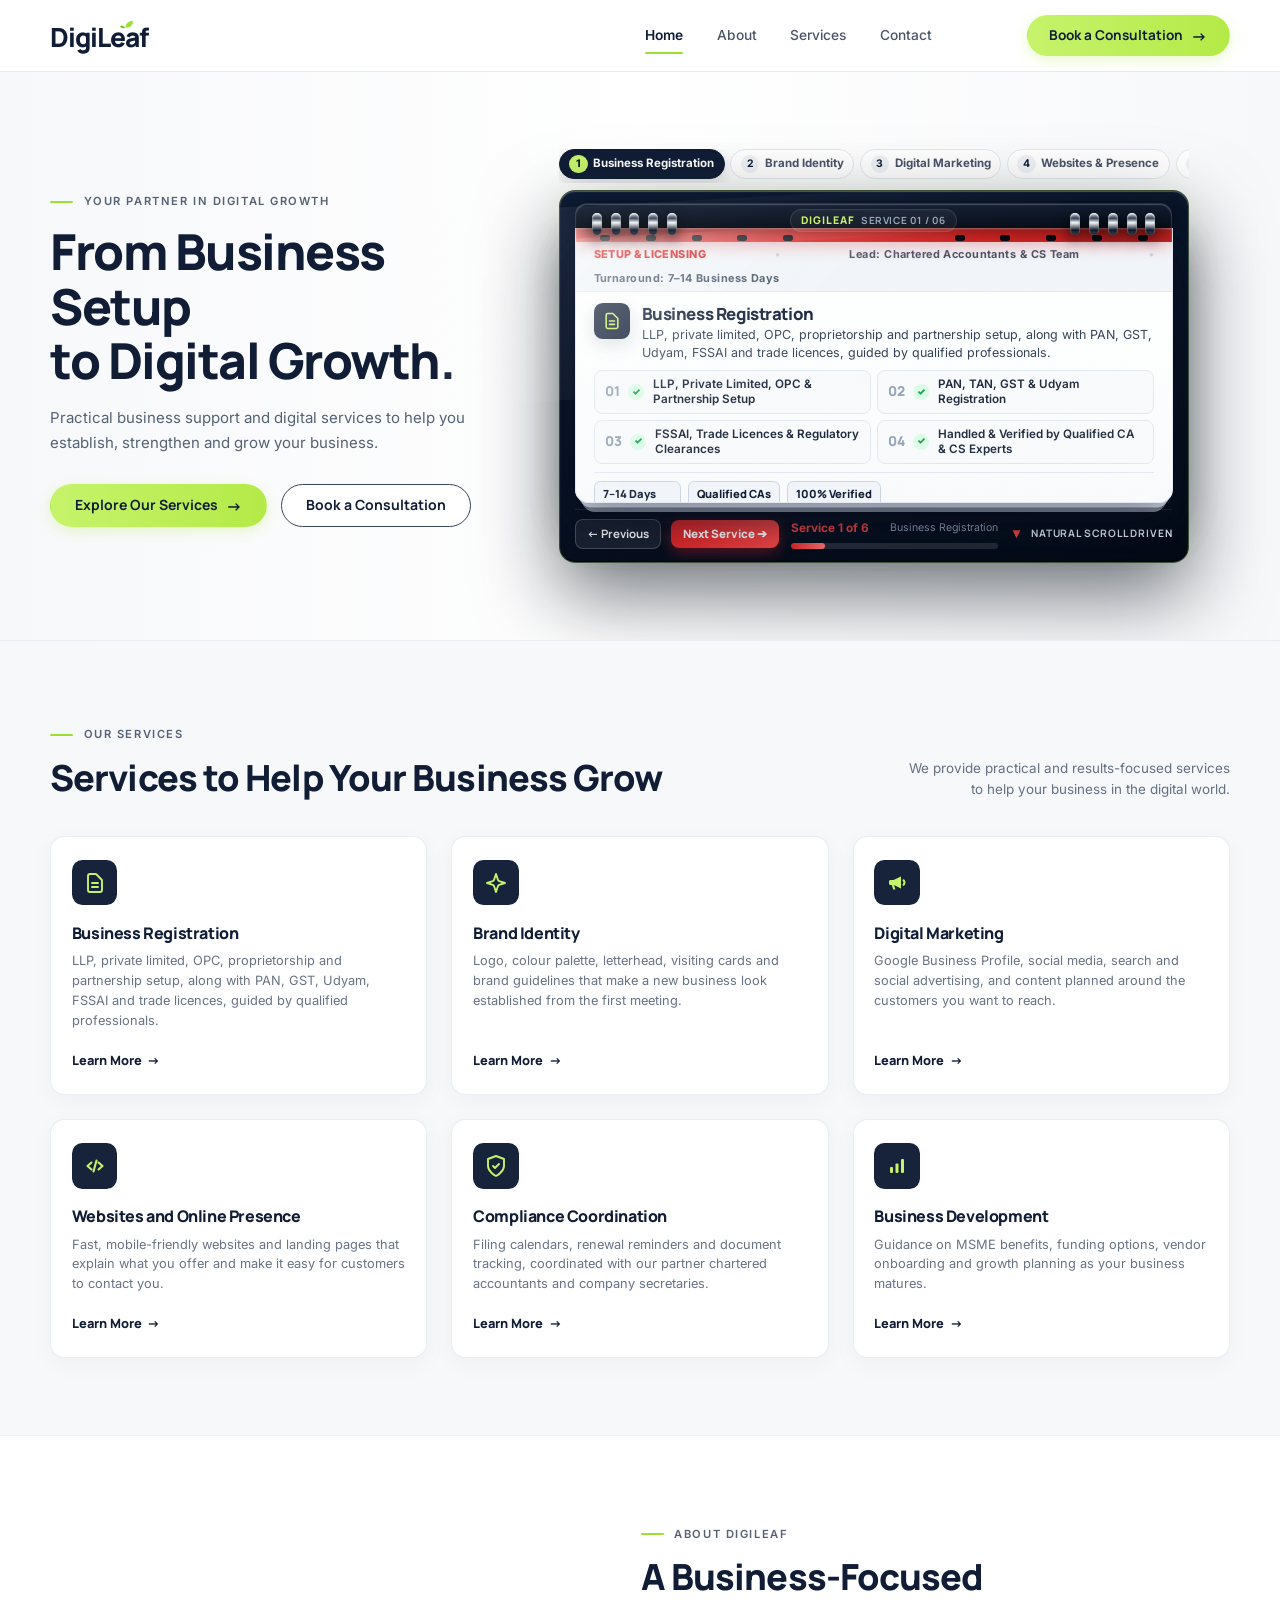
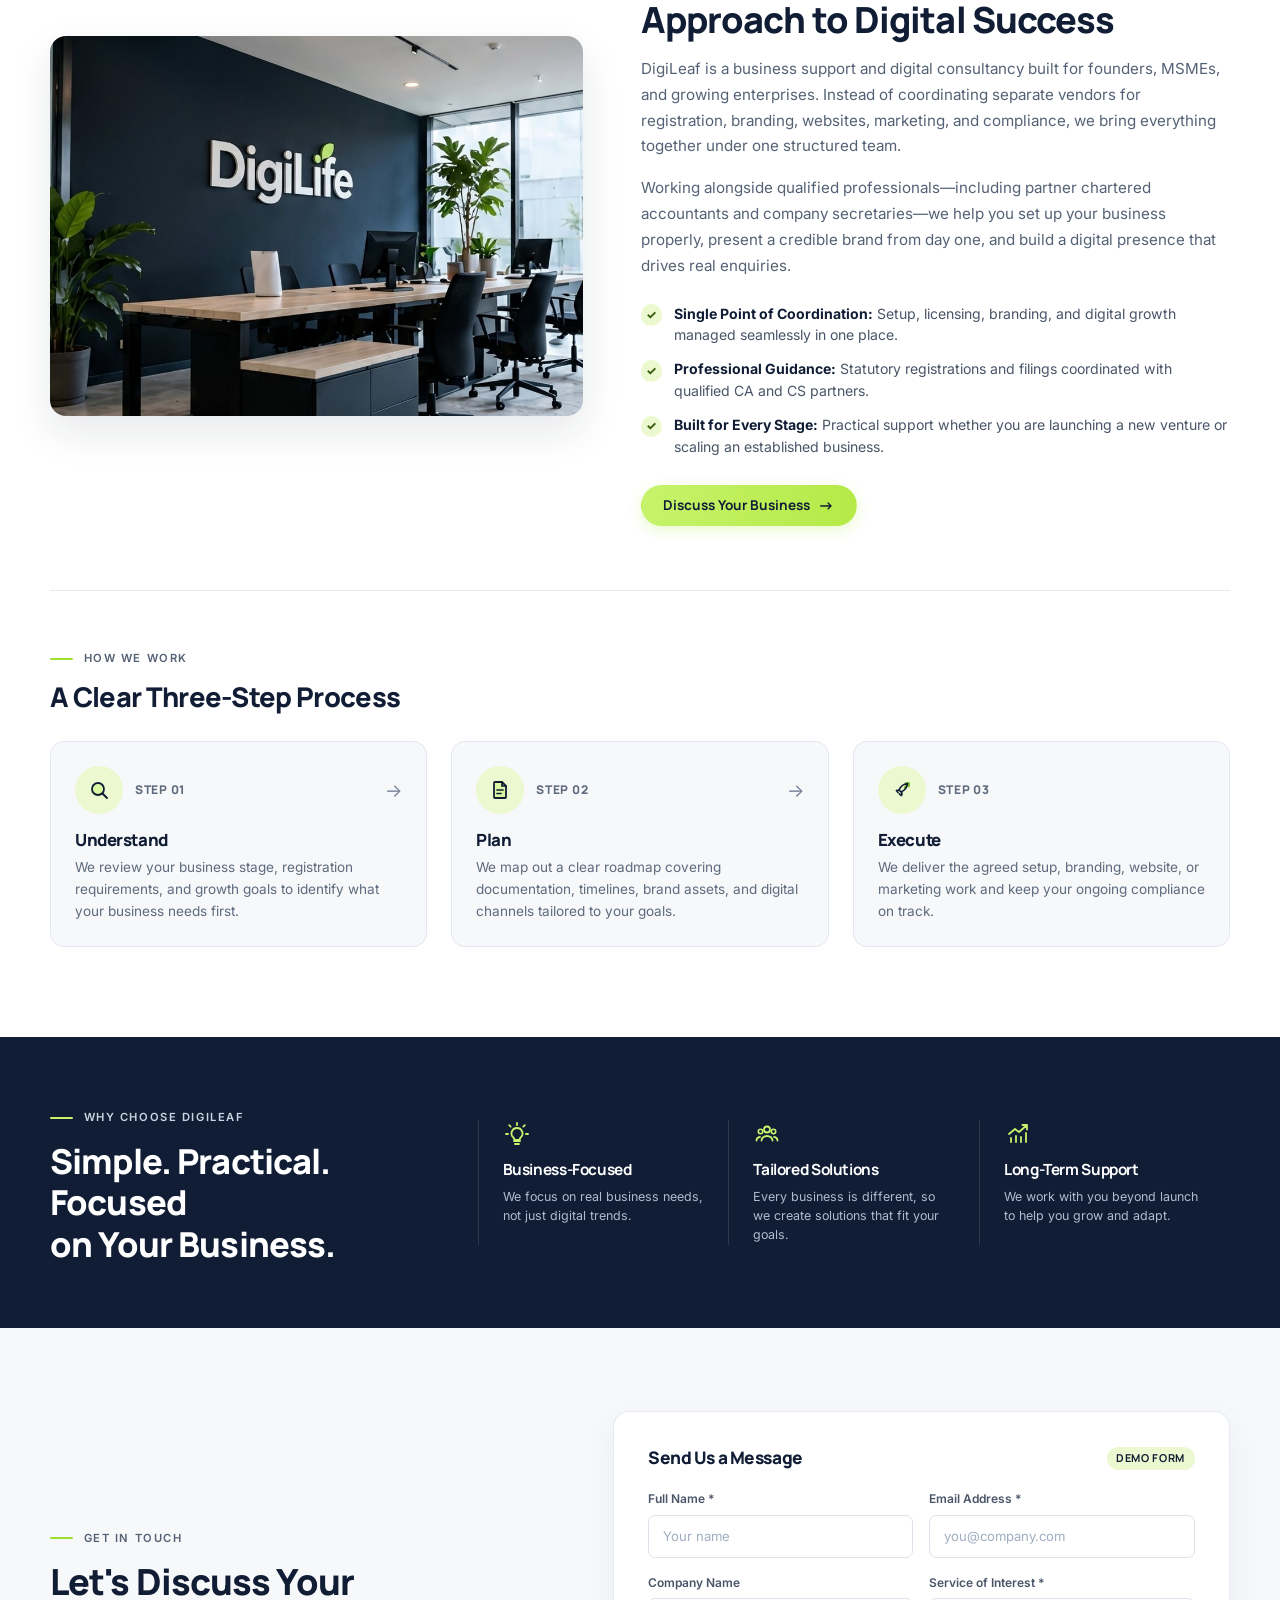
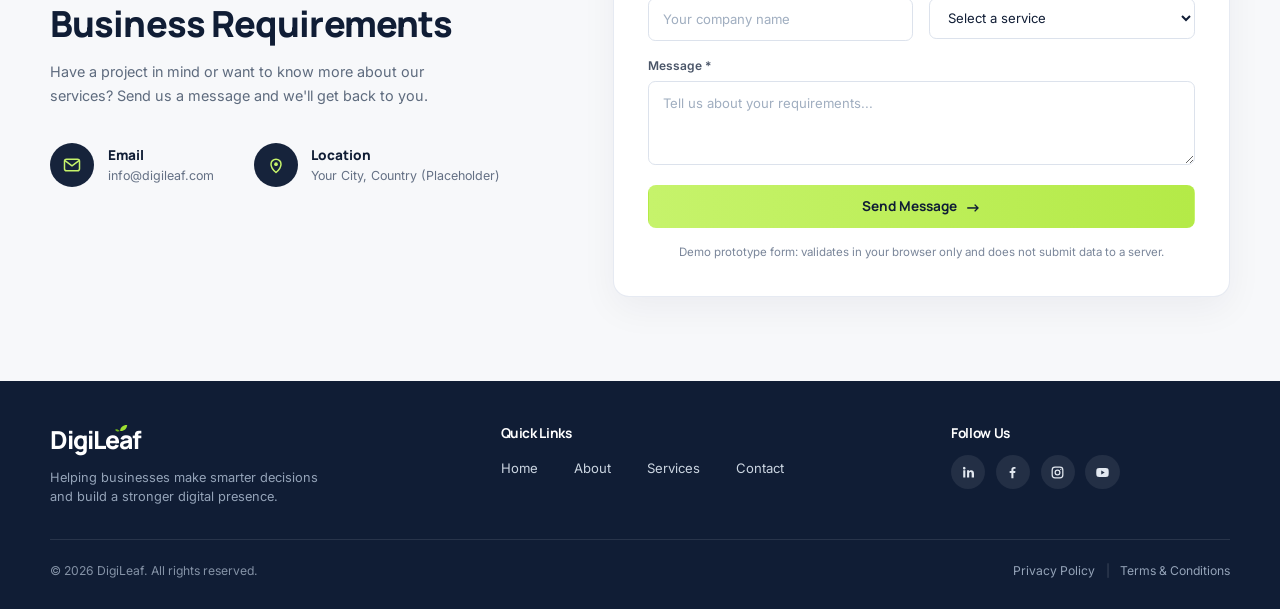
==== index.html @ 095bac86 "feat: scale hero calendar box to respected 16:9 aspect ratio matching previous image" ====
<!DOCTYPE html>
<html lang="en">
<head>
  <meta charset="UTF-8">
  <meta name="viewport" content="width=device-width, initial-scale=1.0">
  <meta name="description" content="DigiLeaf — From business insights to digital marketing and website development, DigiLeaf helps businesses make smarter decisions and build a stronger digital presence.">
  <title>DigiLeaf | Build a Stronger Business in the Digital World</title>
  <link rel="icon" type="image/svg+xml" href="[data-uri]">
  <link rel="preconnect" href="https://fonts.googleapis.com">
  <link rel="preconnect" href="https://fonts.gstatic.com" crossorigin>
  <link href="https://fonts.googleapis.com/css2?family=Inter:wght@400;500;600&family=Manrope:wght@600;700;800&display=swap" rel="stylesheet">
  <style>
/* ==========================================================================
   DIGILEAF — HOMEPAGE STYLESHEET (1:1 Design Replication)
   Brand Palette:
   - Midnight Navy (Primary):   #101D35
   - Electric Lime (Accent):    #C6F36B / #B8EC4B
   - Soft White (Background):   #F7F8FA
   - Slate (Secondary):         #283449
   Typography:
   - Headings: Manrope
   - Body:     Inter
   ========================================================================== */

:root {
  --color-navy: #101D35;
  --color-navy-card: #16233B;
  --color-slate: #283449;
  --color-text-muted: #5E6B7E;
  --color-lime: #C6F36B;
  --color-lime-bright: #B7EE46;
  --color-lime-leaf: #9EE031;
  --color-lime-pale: #ECF9D0;
  --color-bg: #F7F8FA;
  --color-surface: #FFFFFF;
  --color-border: #E2E7F0;
  --color-input-border: #DCE2EC;

  --color-error: #C5221F;
  --color-error-bg: #FCE8E6;
  --color-success: #188038;

  --font-heading: 'Manrope', -apple-system, BlinkMacSystemFont, 'Segoe UI', Roboto, sans-serif;
  --font-body: 'Inter', -apple-system, BlinkMacSystemFont, 'Segoe UI', Roboto, sans-serif;

  --container-max: 1180px;
  --header-height: 4.5rem;
}

/* --------------------------------------------------------------------------
   Base & Reset
   -------------------------------------------------------------------------- */
*,
*::before,
*::after {
  box-sizing: border-box;
}

html {
  font-family: var(--font-body);
  font-size: 100%;
  line-height: 1.55;
  color: var(--color-navy);
  background-color: var(--color-bg);
  scroll-padding-top: var(--header-height);
  -webkit-text-size-adjust: 100%;
}

@media (prefers-reduced-motion: no-preference) {
  html {
    scroll-behavior: smooth;
  }
}

body {
  margin: 0;
  background-color: var(--color-bg);
  color: var(--color-navy);
  overflow-x: hidden;
}

h1, h2, h3, h4, h5, h6 {
  font-family: var(--font-heading);
  color: var(--color-navy);
  line-height: 1.18;
  letter-spacing: -0.025em;
  margin-top: 0;
}

p {
  margin-top: 0;
  color: var(--color-text-muted);
}

img,
svg {
  display: block;
  max-width: 100%;
}

a {
  color: inherit;
  text-decoration: none;
}

button,
input,
select,
textarea {
  font: inherit;
  color: inherit;
}

/* --------------------------------------------------------------------------
   Accessibility & Focus States
   -------------------------------------------------------------------------- */
.sr-only {
  position: absolute;
  width: 1px;
  height: 1px;
  padding: 0;
  margin: -1px;
  overflow: hidden;
  clip: rect(0, 0, 0, 0);
  white-space: nowrap;
  border: 0;
}

.skip-link {
  position: fixed;
  top: 0.75rem;
  left: 0.75rem;
  z-index: 9999;
  padding: 0.65rem 1.15rem;
  background-color: var(--color-lime);
  color: var(--color-navy);
  font-family: var(--font-heading);
  font-weight: 700;
  border-radius: 0.5rem;
  translate: 0 -200%;
}

@media (prefers-reduced-motion: no-preference) {
  .skip-link {
    transition: translate 0.2s ease-out;
  }
}

.skip-link:focus {
  translate: 0 0;
  outline: 2px solid var(--color-navy);
}

:focus-visible {
  outline: 2.5px solid var(--color-lime-leaf);
  outline-offset: 2px;
}

/* --------------------------------------------------------------------------
   Container & Section Eyebrows
   -------------------------------------------------------------------------- */
.container {
  width: min(100% - 3rem, var(--container-max));
  margin-inline: auto;
}

@media (max-width: 540px) {
  .container {
    width: min(100% - 1.75rem, var(--container-max));
  }
}

.section-eyebrow {
  display: inline-flex;
  align-items: center;
  gap: 0.65rem;
  margin-bottom: 0.85rem;
  font-family: var(--font-body);
  font-size: 0.7rem;
  font-weight: 600;
  text-transform: uppercase;
  letter-spacing: 0.14em;
  color: #556175;
}

.eyebrow-line {
  display: inline-block;
  width: 1.45rem;
  height: 2px;
  background-color: var(--color-lime-leaf);
  border-radius: 2px;
}

.eyebrow-on-dark {
  color: #CBD5E1;
}

.eyebrow-on-dark .eyebrow-line {
  background-color: var(--color-lime);
}

.section-title {
  font-size: clamp(1.65rem, 1.3rem + 1.4vw, 2.25rem);
  font-weight: 800;
  color: var(--color-navy);
  margin-bottom: 0.9rem;
}

/* --------------------------------------------------------------------------
   Buttons
   -------------------------------------------------------------------------- */
.btn {
  display: inline-flex;
  align-items: center;
  justify-content: center;
  gap: 0.5rem;
  font-family: var(--font-heading);
  font-size: 0.85rem;
  font-weight: 700;
  line-height: 1.2;
  cursor: pointer;
  border: 1.5px solid transparent;
  white-space: nowrap;
}

@media (prefers-reduced-motion: no-preference) {
  .btn {
    transition:
      background-color 0.2s ease,
      border-color 0.2s ease,
      translate 0.2s ease,
      box-shadow 0.2s ease;
  }
  .btn:hover {
    translate: 0 -1px;
  }
}

.btn-lime-pill {
  padding: 0.68rem 1.35rem;
  border-radius: 999px;
  background: linear-gradient(90deg, #C6F36B 0%, #B4EA47 100%);
  color: var(--color-navy);
  box-shadow: 0 4px 14px rgba(180, 234, 71, 0.28);
}

.btn-lime-pill:hover {
  background: linear-gradient(90deg, #BCEE56 0%, #A8E236 100%);
  box-shadow: 0 6px 18px rgba(180, 234, 71, 0.4);
}

.btn-outline-pill {
  padding: 0.68rem 1.45rem;
  border-radius: 999px;
  background-color: var(--color-surface);
  border-color: #3A4659;
  color: var(--color-navy);
}

.btn-outline-pill:hover {
  background-color: var(--color-navy);
  border-color: var(--color-navy);
  color: var(--color-surface);
}

.btn-hero {
  padding: 0.78rem 1.5rem;
  font-size: 0.875rem;
}

.btn-arrow {
  font-size: 1rem;
  line-height: 1;
}

/* --------------------------------------------------------------------------
   1. HEADER & LOGO WITH LEAF SPROUT
   -------------------------------------------------------------------------- */
.site-header {
  position: sticky;
  top: 0;
  z-index: 1000;
  height: var(--header-height);
  background-color: rgba(255, 255, 255, 0.96);
  backdrop-filter: blur(10px);
  border-bottom: 1px solid rgba(226, 231, 240, 0.8);
}

.site-header.is-scrolled {
  box-shadow: 0 4px 20px rgba(16, 29, 53, 0.05);
}

.header-inner {
  display: flex;
  align-items: center;
  justify-content: space-between;
  height: 100%;
  gap: 1.5rem;
}

/* DigiLeaf Wordmark with Leaf Sprout over second 'i' */
.brand-logo {
  display: inline-flex;
  align-items: center;
  font-family: var(--font-heading);
  font-size: 1.65rem;
  font-weight: 800;
  letter-spacing: -0.04em;
  color: var(--color-navy);
  line-height: 1;
  padding-top: 0.2rem;
}

.logo-word {
  display: inline-flex;
  align-items: baseline;
}

.logo-leaf-i {
  position: relative;
  display: inline-block;
  font-style: normal;
}

.logo-leaf-svg {
  position: absolute;
  top: -0.22em;
  left: -0.18em;
  width: 0.72em;
  height: 0.48em;
  pointer-events: none;
}

.brand-logo-footer {
  color: var(--color-surface);
  font-size: 1.55rem;
}

/* Navigation */
.primary-nav {
  display: flex;
  align-items: center;
  justify-content: space-between;
  flex: 1;
  max-width: 680px;
}

.nav-list {
  display: flex;
  align-items: center;
  gap: 2.1rem;
  list-style: none;
  margin: 0 auto;
  padding: 0;
}

.nav-link {
  position: relative;
  display: inline-block;
  padding: 0.35rem 0;
  font-family: var(--font-body);
  font-size: 0.86rem;
  font-weight: 500;
  color: #4A5568;
}

.nav-link:hover,
.nav-link.active {
  color: var(--color-navy);
  font-weight: 600;
}

.nav-link.active::after {
  content: '';
  position: absolute;
  left: 0;
  right: 0;
  bottom: -0.15rem;
  height: 2.5px;
  background-color: var(--color-lime-leaf);
  border-radius: 2px;
}

/* Mobile Menu Button */
.mobile-menu-toggle {
  display: none;
  align-items: center;
  justify-content: center;
  width: 2.5rem;
  height: 2.5rem;
  padding: 0;
  background-color: var(--color-surface);
  border: 1px solid var(--color-border);
  border-radius: 0.5rem;
  color: var(--color-navy);
  cursor: pointer;
}

.hamburger-box {
  display: flex;
  flex-direction: column;
  justify-content: space-between;
  width: 1.2rem;
  height: 0.85rem;
}

.hamburger-line {
  display: block;
  width: 100%;
  height: 2px;
  background-color: var(--color-navy);
  border-radius: 2px;
}

@media (prefers-reduced-motion: no-preference) {
  .hamburger-line {
    transition: translate 0.2s ease, rotate 0.2s ease, opacity 0.2s ease;
  }
}

.mobile-menu-toggle[aria-expanded="true"] .line-1 {
  translate: 0 5.5px;
  rotate: 45deg;
}

.mobile-menu-toggle[aria-expanded="true"] .line-2 {
  opacity: 0;
}

.mobile-menu-toggle[aria-expanded="true"] .line-3 {
  translate: 0 -5.5px;
  rotate: -45deg;
}

@media (max-width: 860px) {
  .mobile-menu-toggle {
    display: inline-flex;
  }

  .primary-nav {
    position: fixed;
    top: var(--header-height);
    left: 0;
    right: 0;
    max-width: none;
    flex-direction: column;
    align-items: stretch;
    gap: 1.25rem;
    padding: 1.5rem;
    background-color: var(--color-surface);
    border-bottom: 1px solid var(--color-border);
    box-shadow: 0 16px 32px rgba(16, 29, 53, 0.12);
    max-height: calc(100dvh - var(--header-height));
    overflow-y: auto;
    visibility: hidden;
    opacity: 0;
    translate: 0 -0.5rem;
    pointer-events: none;
  }

  @media (prefers-reduced-motion: no-preference) {
    .primary-nav {
      transition: opacity 0.2s ease, translate 0.2s ease, visibility 0.2s;
    }
  }

  .primary-nav.is-open {
    visibility: visible;
    opacity: 1;
    translate: 0 0;
    pointer-events: auto;
  }

  .nav-list {
    flex-direction: column;
    align-items: stretch;
    gap: 0.25rem;
    margin: 0;
  }

  .nav-link {
    padding: 0.75rem 0.5rem;
    font-size: 1rem;
  }

  .nav-actions .btn {
    width: 100%;
  }
}

/* --------------------------------------------------------------------------
   2. HERO SECTION
   -------------------------------------------------------------------------- */
.hero-section {
  background: linear-gradient(90deg, #F7F8FA 0%, #FFFFFF 50%, #F7F8FA 100%);
  border-bottom: 1px solid rgba(226, 231, 240, 0.7);
  overflow: hidden;
}

.hero-container {
  display: grid;
  grid-template-columns: 0.92fr 1.08fr;
  align-items: center;
  gap: 2rem;
  padding-block: clamp(3.5rem, 6vw, 5.25rem);
}

.hero-content {
  padding-right: 1rem;
}

.hero-title {
  font-size: clamp(2.15rem, 1.55rem + 2.3vw, 3.1rem);
  font-weight: 800;
  line-height: 1.1;
  color: var(--color-navy);
  margin-bottom: 1.15rem;
  letter-spacing: -0.03em;
}

.hero-subtitle {
  font-size: 0.94rem;
  line-height: 1.65;
  color: #556275;
  max-width: 31rem;
  margin-bottom: 1.75rem;
}

.hero-cta-group {
  display: flex;
  flex-wrap: wrap;
  align-items: center;
  gap: 0.85rem;
}

/* Right Hero Visual: Compact Calendar Box Proportioned to Original 16:9 Image Ratio */
.hero-visual {
  position: relative;
  width: 100%;
  max-width: 630px;
  margin-inline: auto;
}

/* Compact Phase Ribbon above Calendar */
.hero-visual .tear-phase-ribbon {
  margin-bottom: 0.45rem;
  justify-content: flex-start;
  gap: 0.35rem;
  overflow-x: auto;
  flex-wrap: nowrap;
  -webkit-overflow-scrolling: touch;
  padding-bottom: 0.25rem;
}

.hero-visual .phase-pill {
  padding: 0.24rem 0.6rem;
  min-height: 30px;
  font-size: 0.72rem;
  gap: 0.35rem;
  flex-shrink: 0;
  border-radius: 999px;
}

.hero-visual .phase-pill .pill-number {
  width: 1.15rem;
  height: 1.15rem;
  font-size: 0.65rem;
}

/* Compact Showcase Box (Respected 16:9 Image Aspect Ratio) */
.hero-visual .tear-calendar-showcase {
  margin-bottom: 0;
  width: 100%;
  padding: 0.75rem 0.95rem 0.85rem;
  border-radius: 1rem;
}

/* Compact Metallic Wire Loops Binder */
.hero-visual .calendar-wire-binder {
  padding: 0.32rem 1rem 0;
  border-radius: 0.75rem 0.75rem 0 0;
}

.hero-visual .wire-cluster {
  gap: 0.55rem;
}

.hero-visual .wire-loop {
  width: 10px;
  height: 22px;
  border-radius: 5px;
  margin-bottom: -11px;
}

.hero-visual .wire-center-badge {
  padding: 0.15rem 0.6rem;
  gap: 0.35rem;
  margin-bottom: -4px;
}

.hero-visual .wire-brand-text {
  font-size: 0.66rem;
}

.hero-visual .wire-counter-badge {
  font-size: 0.62rem;
}

/* Compact 3D Peel Stage (~300px height for exact 16:9 proportion) */
.hero-visual .calendar-peel-stage {
  min-height: 275px;
  perspective: 1200px;
  perspective-origin: 50% 12%;
}

/* Compact Red Banner Header */
.hero-visual .calendar-banner-header {
  padding: 0.45rem 1.1rem 0.4rem;
}

.hero-visual .banner-punch-holes {
  margin-bottom: 0.25rem;
}

.hero-visual .punch-hole {
  width: 10px;
  height: 6px;
}

.hero-visual .punch-hole.spacer {
  width: 90px;
}

.hero-visual .banner-brand-tag {
  font-size: 1.15rem;
}

.hero-visual .banner-sub-tag {
  font-size: 0.62rem;
}

.hero-visual .banner-num-label {
  font-size: 0.65rem;
}

.hero-visual .banner-big-num {
  font-size: 1.45rem;
}

/* Compact Sub-bar */
.hero-visual .calendar-sub-bar {
  padding: 0.28rem 1.1rem;
  font-size: 0.68rem;
  gap: 0.45rem;
}

/* Compact Body Content */
.hero-visual .calendar-body-content {
  padding: 0.65rem 1.1rem 0.55rem;
  gap: 0.55rem;
}

/* Compact Service Intro */
.hero-visual .calendar-service-intro {
  gap: 0.75rem;
}

.hero-visual .service-icon-circle {
  width: 2.25rem;
  height: 2.25rem;
  border-radius: 0.55rem;
}

.hero-visual .service-icon-circle svg {
  width: 20px;
  height: 20px;
}

.hero-visual .calendar-service-title {
  font-size: 1.05rem;
  margin-bottom: 0.15rem;
}

.hero-visual .calendar-service-desc {
  font-size: 0.78rem;
  line-height: 1.42;
}

/* Compact 4-Cell Deliverables Grid */
.hero-visual .calendar-deliverables-grid {
  gap: 0.4rem;
}

.hero-visual .calendar-grid-cell {
  padding: 0.38rem 0.65rem;
  gap: 0.5rem;
  border-radius: 0.5rem;
}

.hero-visual .cell-day-num {
  font-size: 0.85rem;
}

.hero-visual .cell-check-icon {
  width: 1rem;
  height: 1rem;
  font-size: 0.6rem;
}

.hero-visual .cell-text {
  font-size: 0.73rem;
  line-height: 1.25;
}

/* Compact Highlights & Actions Row */
.hero-visual .calendar-sheet-footer-row {
  padding-top: 0.45rem;
  gap: 0.45rem;
}

.hero-visual .calendar-metric-badges {
  gap: 0.45rem;
}

.hero-visual .cal-badge-pill {
  padding: 0.2rem 0.5rem;
  border-radius: 0.4rem;
}

.hero-visual .cal-badge-pill strong {
  font-size: 0.7rem;
}

.hero-visual .cal-badge-pill span {
  font-size: 0.58rem;
}

.hero-visual .calendar-action-buttons {
  gap: 0.5rem;
}

.hero-visual .cal-enquire-btn {
  padding: 0.42rem 0.95rem;
  font-size: 0.75rem;
}

.hero-visual .btn-peel-next {
  padding: 0.4rem 0.82rem;
  font-size: 0.72rem;
}

/* Compact Desk Footer */
.hero-visual .calendar-desk-footer {
  padding-top: 0.55rem;
  margin-top: 0.35rem;
  gap: 0.75rem;
}

.hero-visual .cal-nav-btn {
  padding: 0.32rem 0.7rem;
  font-size: 0.72rem;
}

.hero-visual .cal-action-btn {
  padding: 0.32rem 0.75rem;
  font-size: 0.72rem;
}

.hero-visual .cal-progress-labels strong {
  font-size: 0.74rem;
}

.hero-visual .cal-progress-labels span {
  font-size: 0.66rem;
}

.hero-visual .cal-scroll-hint {
  font-size: 0.64rem;
}

/* Compact Reverse Memo Face */
.hero-visual .calendar-back-content {
  padding: 0.65rem 1rem;
}

.hero-visual .back-binder-strip {
  padding-bottom: 0.45rem;
}

.hero-visual .back-hole {
  width: 10px;
  height: 6px;
}

.hero-visual .back-hole.spacer {
  width: 90px;
}

.hero-visual .back-header-line {
  padding-bottom: 0.45rem;
}

.hero-visual .back-brand-seal {
  font-size: 0.68rem;
}

.hero-visual .back-serial-tag {
  font-size: 0.64rem;
}

.hero-visual .back-ruled-lines {
  padding: 0.4rem 0;
}

.hero-visual .back-footer-stamp {
  font-size: 0.64rem;
  padding-top: 0.4rem;
}

@media (max-width: 960px) {
  .hero-container {
    grid-template-columns: 1fr;
    gap: 2rem;
  }

  .hero-content {
    padding-right: 0;
  }
}

@media (max-width: 480px) {
  .hero-cta-group {
    flex-direction: column;
    align-items: stretch;
  }

  .hero-cta-group .btn {
    width: 100%;
  }
}

/* --------------------------------------------------------------------------
   3. OUR SERVICES SECTION (5 Cards Row matching Design Mockup)
   -------------------------------------------------------------------------- */
.services-section {
  background-color: var(--color-bg);
  padding-block: clamp(3.5rem, 6vw, 5rem);
}

.services-header {
  display: flex;
  align-items: flex-end;
  justify-content: space-between;
  gap: 2rem;
  margin-bottom: 2.25rem;
}

.services-header-left .section-title {
  margin-bottom: 0;
}

.services-header-right {
  font-size: 0.84rem;
  line-height: 1.55;
  color: #647084;
  text-align: right;
  margin: 0;
  max-width: 24rem;
}

.services-grid {
  display: grid;
  grid-template-columns: repeat(3, minmax(0, 1fr));
  gap: 1.5rem;
}

@media (max-width: 960px) {
  .services-grid {
    grid-template-columns: repeat(2, minmax(0, 1fr));
  }
}

@media (max-width: 768px) {
  .services-header {
    flex-direction: column;
    align-items: flex-start;
    gap: 0.75rem;
  }

  .services-header-right {
    text-align: left;
  }
}

@media (max-width: 580px) {
  .services-grid {
    grid-template-columns: 1fr;
  }
}

.service-card {
  display: flex;
  flex-direction: column;
  background-color: var(--color-surface);
  border: 1px solid rgba(226, 231, 240, 0.75);
  border-radius: 0.9rem;
  padding: 1.45rem 1.3rem;
  box-shadow: 0 6px 24px rgba(16, 29, 53, 0.04);
}

@media (prefers-reduced-motion: no-preference) {
  .service-card {
    transition: translate 0.22s ease, box-shadow 0.22s ease, border-color 0.22s ease;
  }

  .service-card:hover {
    translate: 0 -4px;
    box-shadow: 0 14px 32px rgba(16, 29, 53, 0.09);
    border-color: #CBD5E1;
  }
}

.service-icon-box {
  display: inline-flex;
  align-items: center;
  justify-content: center;
  width: 2.85rem;
  height: 2.85rem;
  border-radius: 0.65rem;
  background-color: var(--color-navy-card);
  margin-bottom: 1.15rem;
  flex-shrink: 0;
}

.service-title {
  font-size: 1rem;
  font-weight: 800;
  color: var(--color-navy);
  margin-bottom: 0.55rem;
}

.service-description {
  font-size: 0.8rem;
  line-height: 1.55;
  color: #687385;
  margin-bottom: 1.25rem;
}

.service-link {
  margin-top: auto;
  display: inline-flex;
  align-items: center;
  gap: 0.35rem;
  font-family: var(--font-heading);
  font-size: 0.8rem;
  font-weight: 800;
  color: var(--color-navy);
}

.service-link:hover {
  color: #4D7C0F;
}

/* --------------------------------------------------------------------------
   4. ABOUT DIGILEAF & HOW WE WORK (UNDERSTAND -> PLAN -> EXECUTE)
   -------------------------------------------------------------------------- */
.about-section {
  background-color: var(--color-surface);
  border-top: 1px solid rgba(226, 231, 240, 0.6);
  padding-block: clamp(4.5rem, 7vw, 6.25rem);
}

.about-split-wrap {
  display: grid;
  grid-template-columns: 0.95fr 1.05fr;
  align-items: center;
  gap: clamp(2.25rem, 4.5vw, 4rem);
  margin-bottom: clamp(3.25rem, 5vw, 4.5rem);
}

.about-image-col {
  position: relative;
  border-radius: 1rem;
  overflow: hidden;
  box-shadow: 0 16px 40px rgba(16, 29, 53, 0.1);
}

.about-office-img {
  width: 100%;
  height: 100%;
  min-height: 380px;
  object-fit: cover;
}

.about-content-col {
  display: flex;
  flex-direction: column;
  justify-content: center;
}

.about-lead {
  font-size: 0.95rem;
  line-height: 1.7;
  color: #556275;
  margin-bottom: 1rem;
}

.about-highlights {
  list-style: none;
  padding: 0;
  margin: 0.5rem 0 1.75rem 0;
  display: flex;
  flex-direction: column;
  gap: 0.75rem;
}

.about-highlights li {
  display: flex;
  align-items: flex-start;
  gap: 0.7rem;
  font-size: 0.88rem;
  line-height: 1.55;
  color: #4A5568;
}

.about-highlights strong {
  color: var(--color-navy);
}

.highlight-check {
  display: inline-flex;
  align-items: center;
  justify-content: center;
  width: 1.35rem;
  height: 1.35rem;
  border-radius: 50%;
  background-color: var(--color-lime-pale);
  color: #3F6212;
  font-size: 0.75rem;
  font-weight: 800;
  flex-shrink: 0;
  margin-top: 0.12rem;
}

.about-cta-wrap {
  display: flex;
  align-items: center;
}

/* How We Work Sub-block */
.how-we-work-block {
  padding-top: clamp(2.5rem, 4vw, 3.5rem);
  border-top: 1px solid var(--color-border);
}

.how-header {
  margin-bottom: 1.75rem;
}

.how-title {
  font-size: clamp(1.35rem, 1.1rem + 0.9vw, 1.7rem);
  font-weight: 800;
  color: var(--color-navy);
  margin: 0;
}

/* Understand -> Plan -> Execute 3-column flow */
.process-steps-row {
  display: grid;
  grid-template-columns: repeat(3, minmax(0, 1fr));
  gap: 1.5rem;
}

.process-step {
  display: flex;
  flex-direction: column;
  background-color: var(--color-bg);
  border: 1px solid var(--color-border);
  border-radius: 0.85rem;
  padding: 1.5rem;
}

.process-icon-row {
  display: flex;
  align-items: center;
  gap: 0.75rem;
  margin-bottom: 1rem;
}

.process-circle {
  display: inline-flex;
  align-items: center;
  justify-content: center;
  width: 3rem;
  height: 3rem;
  border-radius: 50%;
  background-color: var(--color-lime-pale);
  flex-shrink: 0;
}

.process-step-num {
  font-family: var(--font-heading);
  font-size: 0.75rem;
  font-weight: 800;
  text-transform: uppercase;
  letter-spacing: 0.06em;
  color: #5E6B7E;
}

.process-arrow {
  color: #7A869A;
  font-size: 1.15rem;
  margin-left: auto;
}

.process-step-title {
  font-size: 1.05rem;
  font-weight: 800;
  color: var(--color-navy);
  margin-bottom: 0.45rem;
}

.process-step-desc {
  font-size: 0.85rem;
  line-height: 1.6;
  color: #5E6B7E;
  margin: 0;
}

@media (max-width: 960px) {
  .about-split-wrap {
    grid-template-columns: 1fr;
  }

  .about-office-img {
    min-height: 280px;
    max-height: 380px;
  }
}

@media (max-width: 720px) {
  .process-steps-row {
    grid-template-columns: 1fr;
    gap: 1.15rem;
  }

  .process-arrow {
    display: none;
  }
}

/* --------------------------------------------------------------------------
   5. WHY CHOOSE DIGILEAF BANNER (Midnight Navy #101D35)
   -------------------------------------------------------------------------- */
.why-section {
  background-color: var(--color-navy);
  color: var(--color-surface);
  padding-block: clamp(3rem, 5vw, 4.25rem);
}

.why-banner-grid {
  display: grid;
  grid-template-columns: 0.85fr 1.65fr;
  align-items: center;
  gap: 2.5rem;
}

.why-main-title {
  color: var(--color-surface);
  font-size: clamp(1.6rem, 1.25rem + 1.3vw, 2.15rem);
  font-weight: 800;
  line-height: 1.2;
  margin: 0;
}

.why-features-row {
  display: grid;
  grid-template-columns: repeat(3, minmax(0, 1fr));
}

.why-feature-item {
  padding-inline: 1.5rem;
  border-left: 1px solid rgba(255, 255, 250, 0.12);
}

.why-feature-icon {
  margin-bottom: 0.8rem;
}

.why-feature-title {
  color: var(--color-surface);
  font-size: 0.96rem;
  font-weight: 700;
  margin-bottom: 0.45rem;
}

.why-feature-desc {
  color: #B0BCCD;
  font-size: 0.78rem;
  line-height: 1.55;
  margin: 0;
}

@media (max-width: 980px) {
  .why-banner-grid {
    grid-template-columns: 1fr;
    gap: 2rem;
  }

  .why-feature-item:first-child {
    padding-left: 0;
    border-left: none;
  }
}

@media (max-width: 680px) {
  .why-features-row {
    grid-template-columns: 1fr;
    gap: 1.5rem;
  }

  .why-feature-item {
    padding-inline: 0;
    padding-top: 1.25rem;
    border-left: none;
    border-top: 1px solid rgba(255, 255, 255, 0.12);
  }
}

/* --------------------------------------------------------------------------
   6. GET IN TOUCH / CONTACT SECTION
   -------------------------------------------------------------------------- */
.contact-section {
  background-color: var(--color-bg);
  padding-block: clamp(3.5rem, 6.5vw, 5.25rem);
}

.contact-grid {
  display: grid;
  grid-template-columns: 0.9fr 1.1fr;
  align-items: center;
  gap: clamp(2rem, 4.5vw, 3.75rem);
}

.contact-lead {
  font-size: 0.9rem;
  line-height: 1.65;
  color: #5E6B7E;
  max-width: 26rem;
  margin-bottom: 2.25rem;
}

.contact-methods-row {
  display: flex;
  flex-wrap: wrap;
  align-items: center;
  gap: 1.5rem 2.5rem;
}

.contact-method {
  display: flex;
  align-items: center;
  gap: 0.85rem;
}

.contact-method-icon {
  display: inline-flex;
  align-items: center;
  justify-content: center;
  width: 2.75rem;
  height: 2.75rem;
  border-radius: 50%;
  background-color: var(--color-navy-card);
  flex-shrink: 0;
}

.contact-method-details {
  display: flex;
  flex-direction: column;
}

.contact-method-details strong {
  font-family: var(--font-heading);
  font-size: 0.85rem;
  font-weight: 800;
  color: var(--color-navy);
}

.contact-method-details a,
.contact-method-details span {
  font-size: 0.78rem;
  color: #647084;
}

.contact-method-details a:hover {
  color: var(--color-navy);
  text-decoration: underline;
}

/* Contact Form White Card */
.contact-form-card {
  background-color: var(--color-surface);
  border: 1px solid rgba(226, 231, 240, 0.85);
  border-radius: 1rem;
  padding: clamp(1.5rem, 3vw, 2.15rem);
  box-shadow: 0 12px 36px rgba(16, 29, 53, 0.05);
}

.form-card-header {
  display: flex;
  align-items: center;
  justify-content: space-between;
  gap: 1rem;
  margin-bottom: 1.25rem;
}

.form-card-title {
  font-size: 1.08rem;
  font-weight: 800;
  color: var(--color-navy);
  margin: 0;
}

.demo-badge {
  font-family: var(--font-heading);
  font-size: 0.68rem;
  font-weight: 700;
  text-transform: uppercase;
  letter-spacing: 0.06em;
  padding: 0.22rem 0.6rem;
  border-radius: 999px;
  background-color: var(--color-lime-pale);
  color: var(--color-navy);
}

.enquiry-form {
  display: flex;
  flex-direction: column;
  gap: 1rem;
}

.form-row-2col {
  display: grid;
  grid-template-columns: repeat(2, minmax(0, 1fr));
  gap: 1rem;
}

@media (max-width: 560px) {
  .form-row-2col {
    grid-template-columns: 1fr;
  }
}

.field {
  display: flex;
  flex-direction: column;
}

.field-label {
  font-family: var(--font-body);
  font-size: 0.75rem;
  font-weight: 600;
  color: #4A5568;
  margin-bottom: 0.35rem;
}

.field-input {
  width: 100%;
  padding: 0.65rem 0.85rem;
  font-size: 0.82rem;
  color: var(--color-navy);
  background-color: var(--color-surface);
  border: 1px solid var(--color-input-border);
  border-radius: 0.45rem;
}

.field-input::placeholder {
  color: #A0AEC0;
}

.field-input:focus {
  border-color: var(--color-navy);
  outline: 2px solid var(--color-lime);
  outline-offset: 0;
}

.field-textarea {
  resize: vertical;
  min-height: 4.5rem;
}

.error-msg {
  display: none;
  color: var(--color-error);
  font-size: 0.74rem;
  font-weight: 600;
  margin-top: 0.28rem;
}

.field-input:user-invalid,
.field-input.user-invalid-fallback {
  border-color: var(--color-error);
  background-color: var(--color-error-bg);
}

.field-input:user-invalid + .error-msg,
.field-input.user-invalid-fallback + .error-msg {
  display: block;
}

.field-input:required:user-valid,
.field-input:required.user-valid-fallback {
  border-color: var(--color-success);
}

.btn-lime-submit {
  width: 100%;
  padding: 0.78rem 1.25rem;
  margin-top: 0.25rem;
  border-radius: 0.5rem;
  background: linear-gradient(90deg, #C6F36B 0%, #B4EA47 100%);
  color: var(--color-navy);
  font-size: 0.85rem;
  font-weight: 700;
}

.btn-lime-submit:hover {
  background: linear-gradient(90deg, #BCEE56 0%, #A8E236 100%);
}

.demo-disclaimer {
  font-size: 0.72rem;
  color: #7A869A;
  text-align: center;
  margin: 0;
}

/* Demo Submission Preview Box */
.form-feedback {
  margin-top: 0.5rem;
  padding: 1rem;
  border-radius: 0.6rem;
  background-color: var(--color-bg);
  border: 1.5px solid var(--color-navy);
  font-size: 0.8rem;
}

.form-feedback-header {
  display: flex;
  align-items: center;
  gap: 0.5rem;
  margin-bottom: 0.45rem;
  font-family: var(--font-heading);
  font-weight: 800;
  color: var(--color-navy);
}

.feedback-badge {
  padding: 0.15rem 0.55rem;
  background-color: var(--color-lime);
  color: var(--color-navy);
  border-radius: 999px;
  font-size: 0.68rem;
  text-transform: uppercase;
}

.form-feedback p {
  font-size: 0.78rem;
  margin-bottom: 0.6rem;
}

.feedback-summary {
  display: grid;
  grid-template-columns: repeat(2, minmax(0, 1fr));
  gap: 0.35rem 0.75rem;
  font-size: 0.76rem;
}

@media (max-width: 920px) {
  .contact-grid {
    grid-template-columns: 1fr;
  }
}

/* --------------------------------------------------------------------------
   7. FOOTER (Midnight Navy #101D35)
   -------------------------------------------------------------------------- */
.site-footer {
  background-color: var(--color-navy);
  color: #B0BCCD;
  padding-top: 2.75rem;
  padding-bottom: 1.75rem;
}

.footer-top {
  display: grid;
  grid-template-columns: 1.2fr 1.2fr 0.8fr;
  align-items: start;
  gap: 2rem;
  padding-bottom: 2rem;
  border-bottom: 1px solid rgba(255, 255, 255, 0.1);
}

.footer-tagline {
  color: #94A3B8;
  font-size: 0.8rem;
  line-height: 1.55;
  margin-top: 0.75rem;
  margin-bottom: 0;
}

.footer-heading {
  color: var(--color-surface);
  font-family: var(--font-heading);
  font-size: 0.85rem;
  font-weight: 700;
  margin-bottom: 0.9rem;
}

.footer-nav-inline {
  list-style: none;
  margin: 0;
  padding: 0;
  display: flex;
  flex-wrap: wrap;
  align-items: center;
  gap: 1.25rem 2.25rem;
}

.footer-nav-inline a {
  color: #CBD5E1;
  font-size: 0.82rem;
}

.footer-nav-inline a:hover {
  color: var(--color-lime);
}

.social-icons-row {
  display: flex;
  align-items: center;
  gap: 0.65rem;
}

.social-circle {
  display: inline-flex;
  align-items: center;
  justify-content: center;
  width: 2.15rem;
  height: 2.15rem;
  border-radius: 50%;
  background-color: rgba(255, 255, 255, 0.08);
  color: #E2E8F0;
}

.social-circle:hover {
  background-color: var(--color-lime);
  color: var(--color-navy);
}

.footer-bottom {
  display: flex;
  flex-wrap: wrap;
  align-items: center;
  justify-content: space-between;
  gap: 1rem;
  padding-top: 1.35rem;
  font-size: 0.76rem;
  color: #8492A6;
}

.copyright {
  color: #8492A6;
  margin: 0;
}

.footer-legal-links {
  display: flex;
  align-items: center;
  gap: 0.65rem;
}

.footer-legal-links a {
  color: #94A3B8;
}

.footer-legal-links a:hover {
  color: var(--color-lime);
}

.legal-sep {
  color: rgba(255, 255, 255, 0.2);
}

@media (max-width: 780px) {
  .footer-top {
    grid-template-columns: 1fr;
    gap: 1.75rem;
  }
}

/* --------------------------------------------------------------------------
   LEGAL MODALS (<dialog>)
   -------------------------------------------------------------------------- */
.legal-modal {
  width: min(92vw, 34rem);
  border: 1px solid var(--color-border);
  border-radius: 0.85rem;
  padding: 0;
  background-color: var(--color-surface);
  color: var(--color-navy);
  box-shadow: 0 20px 48px rgba(16, 29, 53, 0.2);
}

.legal-modal::backdrop {
  background-color: rgba(16, 29, 53, 0.7);
  backdrop-filter: blur(4px);
}

.modal-inner {
  padding: 1.5rem;
}

.modal-header {
  display: flex;
  align-items: center;
  justify-content: space-between;
  gap: 1rem;
  padding-bottom: 0.85rem;
  margin-bottom: 1rem;
  border-bottom: 1px solid var(--color-border);
}

.modal-title {
  font-size: 1.1rem;
  font-weight: 800;
  margin: 0;
}

.modal-close {
  width: 2rem;
  height: 2rem;
  border-radius: 0.4rem;
  border: 1px solid var(--color-border);
  background-color: var(--color-bg);
  color: var(--color-navy);
  font-size: 1.25rem;
  line-height: 1;
  cursor: pointer;
}

.modal-body h3 {
  font-size: 0.95rem;
  margin-top: 1rem;
  margin-bottom: 0.35rem;
}

.modal-body p {
  font-size: 0.86rem;
  margin-bottom: 0.75rem;
}

.modal-footer {
  display: flex;
  justify-content: flex-end;
  padding-top: 0.85rem;
  margin-top: 1rem;
  border-top: 1px solid var(--color-border);
}

/* --------------------------------------------------------------------------
   SUBTLE SCROLL REVEAL (Respecting prefers-reduced-motion)
   -------------------------------------------------------------------------- */
@media (prefers-reduced-motion: no-preference) {
  .js-loaded .reveal-item {
    opacity: 0;
    translate: 0 1rem;
    transition:
      opacity 0.5s cubic-bezier(0.22, 1, 0.36, 1),
      translate 0.5s cubic-bezier(0.22, 1, 0.36, 1);
  }

  .js-loaded .reveal-item.is-visible {
    opacity: 1;
    translate: 0 0;
  }
}

  
/* ==========================================================================
   SERVICES INTERACTIVE TEAR-OFF CALENDAR EXPERIENCE
   ========================================================================== */

.services-view-controls {
  display: flex;
  align-items: center;
  justify-content: space-between;
  flex-wrap: wrap;
  gap: 1rem;
  margin-bottom: 1.5rem;
  padding: 0.75rem 1.25rem;
  background-color: var(--color-surface);
  border: 1px solid var(--color-border);
  border-radius: 0.85rem;
  box-shadow: 0 4px 16px rgba(16, 29, 53, 0.03);
}

.calendar-view-toggle {
  display: inline-flex;
  background-color: #EEF2F6;
  border-radius: 0.6rem;
  padding: 0.25rem;
  gap: 0.25rem;
}

.view-toggle-btn {
  display: inline-flex;
  align-items: center;
  gap: 0.45rem;
  padding: 0.5rem 0.95rem;
  font-family: var(--font-heading);
  font-size: 0.84rem;
  font-weight: 700;
  color: #5E6B7E;
  background: transparent;
  border: none;
  border-radius: 0.45rem;
  cursor: pointer;
  transition: all 0.2s ease;
}

.view-toggle-btn.is-active {
  background-color: var(--color-surface);
  color: var(--color-navy);
  box-shadow: 0 2px 8px rgba(16, 29, 53, 0.08);
}

.calendar-hint-text {
  font-size: 0.82rem;
  color: #647084;
  display: flex;
  align-items: center;
  gap: 0.4rem;
}

.calendar-hint-text .pulse-dot {
  width: 8px;
  height: 8px;
  border-radius: 50%;
  background-color: #10B981;
  box-shadow: 0 0 8px #10B981;
  animation: pulseLight 1.8s infinite;
}

@keyframes pulseLight {
  0% { transform: scale(0.9); opacity: 0.7; }
  50% { transform: scale(1.3); opacity: 1; }
  100% { transform: scale(0.9); opacity: 0.7; }
}

/* Phase Ribbon of the 6 Service Sheets */
.tear-phase-ribbon {
  display: flex;
  align-items: center;
  gap: 0.5rem;
  overflow-x: auto;
  padding-bottom: 0.6rem;
  margin-bottom: 1.5rem;
  scrollbar-width: thin;
  scrollbar-color: #CBD5E1 transparent;
  -webkit-overflow-scrolling: touch;
}

.tear-phase-ribbon::-webkit-scrollbar {
  height: 4px;
}
.tear-phase-ribbon::-webkit-scrollbar-thumb {
  background: #CBD5E1;
  border-radius: 4px;
}

.phase-pill {
  display: inline-flex;
  align-items: center;
  gap: 0.45rem;
  padding: 0.55rem 1rem;
  font-size: 0.82rem;
  font-weight: 700;
  white-space: nowrap;
  background-color: var(--color-surface);
  border: 1px solid var(--color-border);
  border-radius: 2rem;
  color: #4A5568;
  cursor: pointer;
  transition: all 0.2s cubic-bezier(0.16, 1, 0.3, 1);
  flex-shrink: 0;
}

.phase-pill:hover {
  border-color: #CBD5E1;
  color: var(--color-navy);
  background-color: #F8FAFC;
}

.phase-pill.is-active {
  background-color: var(--color-navy);
  border-color: var(--color-navy);
  color: #FFFFFF;
  box-shadow: 0 4px 14px rgba(16, 29, 53, 0.15);
}

.phase-pill .pill-number {
  display: inline-flex;
  align-items: center;
  justify-content: center;
  width: 1.25rem;
  height: 1.25rem;
  border-radius: 50%;
  font-size: 0.72rem;
  background-color: #EEF2F6;
  color: var(--color-navy);
}

.phase-pill.is-active .pill-number {
  background-color: var(--color-lime);
  color: var(--color-navy);
  font-weight: 800;
}

/* ==========================================================================
   AUTHENTIC 3D CALENDAR PAGE-TURNING COMPONENT (PHYSICAL DESK CALENDAR FLIP)
   ========================================================================== */
.tear-calendar-showcase {
  position: relative;
  border-radius: 1.25rem;
  background: linear-gradient(165deg, #0d1a33 0%, #091223 55%, #050b16 100%);
  padding: 1.25rem 1.25rem 1.65rem;
  box-shadow: 0 30px 80px rgba(5, 12, 24, 0.58), inset 0 1px 1px rgba(255, 255, 255, 0.28), inset 0 -1px 1px rgba(0, 0, 0, 0.5), 0 0 30px rgba(198, 243, 107, 0.08);
  margin-bottom: 2rem;
  border: 1px solid rgba(198, 243, 107, 0.28);
  overflow: visible;
  transition: box-shadow 0.3s ease, border-color 0.3s ease;
}

.tear-calendar-showcase::before {
  content: '';
  position: absolute;
  top: 0;
  left: -20%;
  width: 140%;
  height: 52%;
  background: linear-gradient(135deg, rgba(255, 255, 255, 0.09) 0%, rgba(255, 255, 255, 0.02) 40%, transparent 65%);
  transform: rotate(-3deg);
  pointer-events: none;
  z-index: 22;
}

.tear-calendar-showcase:hover {
  box-shadow: 0 34px 85px rgba(5, 12, 24, 0.65), inset 0 1px 1px rgba(255, 255, 255, 0.36), 0 0 45px rgba(198, 243, 107, 0.16);
  border-color: rgba(198, 243, 107, 0.42);
}

/* Spiral Wire Rings Binder at Top: 5 Left Rings, Center Brand, 5 Right Rings */
.calendar-wire-binder {
  display: flex;
  align-items: center;
  justify-content: space-between;
  padding: 0.65rem 1.5rem 0;
  background: linear-gradient(180deg, #131E33 0%, #070D18 100%);
  border-radius: 0.95rem 0.95rem 0 0;
  border: 1px solid rgba(255, 255, 255, 0.14);
  border-bottom: none;
  box-shadow: inset 0 1px 1px rgba(255, 255, 255, 0.22), 0 4px 14px rgba(0, 0, 0, 0.4);
  position: relative;
  z-index: 20;
  cursor: pointer;
  user-select: none;
}

.wire-cluster {
  display: flex;
  gap: 0.85rem;
}

.wire-loop {
  width: 14px;
  height: 32px;
  border-radius: 7px;
  background: linear-gradient(180deg, #CBD5E1 0%, #334155 24%, #F8FAFC 44%, #0F172A 78%, #475569 100%);
  box-shadow: 0 5px 14px rgba(0, 0, 0, 0.75), inset 0 1px 2px #FFFFFF, inset 0 -1px 2px rgba(0, 0, 0, 0.8);
  margin-bottom: -16px;
  z-index: 22;
  flex-shrink: 0;
  position: relative;
}

.wire-center-badge {
  display: flex;
  align-items: center;
  gap: 0.6rem;
  background: rgba(255, 255, 255, 0.05);
  padding: 0.35rem 0.9rem;
  border-radius: 999px;
  border: 1px solid rgba(255, 255, 255, 0.1);
  margin-bottom: -6px;
}

.wire-brand-text {
  font-family: var(--font-heading);
  font-size: 0.72rem;
  font-weight: 800;
  letter-spacing: 0.1em;
  color: var(--color-lime);
}

.wire-counter-badge {
  font-family: var(--font-heading);
  font-size: 0.72rem;
  font-weight: 700;
  color: #94A3B8;
  letter-spacing: 0.06em;
}

/* Desk Calendar 3D Stage (Camera Perspective) */
.calendar-peel-stage {
  position: relative;
  min-height: 520px;
  background: transparent;
  perspective: 1600px;
  perspective-origin: 50% 12%;
  border-radius: 0 0 0.85rem 0.85rem;
}

/* Desk Pad Depth Sheets */
.desk-pad-depth {
  position: absolute;
  inset: 0;
  border-radius: 0 0 0.85rem 0.85rem;
  pointer-events: none;
}
.desk-pad-depth.depth-2 {
  background: #CBD5E1;
  transform: translateY(12px) scale(0.978);
  box-shadow: 0 14px 30px rgba(0, 0, 0, 0.3);
  opacity: 0.65;
}
.desk-pad-depth.depth-1 {
  background: #E2E8F0;
  transform: translateY(6px) scale(0.989);
  box-shadow: 0 8px 20px rgba(0, 0, 0, 0.2);
  opacity: 0.85;
}

/* Base Calendar Sheet Container */
.calendar-desk-sheet {
  position: absolute;
  inset: 0;
  background: linear-gradient(180deg, #FFFFFF 0%, #FDFEFE 45%, #F8FAFC 100%);
  border-radius: 0 0 0.85rem 0.85rem;
  box-shadow: 0 20px 48px rgba(16, 29, 53, 0.22), inset 0 1px 2px rgba(255, 255, 255, 0.98);
  border: 1px solid rgba(226, 231, 240, 0.9);
  border-top: none;
  overflow: hidden;
  display: flex;
  flex-direction: column;
}

.calendar-desk-sheet::before {
  content: '';
  position: absolute;
  top: 0;
  left: 0;
  right: 0;
  bottom: 0;
  background: linear-gradient(135deg, rgba(255, 255, 255, 0.4) 0%, rgba(255, 255, 255, 0.1) 28%, transparent 48%, rgba(255, 255, 255, 0.05) 100%);
  pointer-events: none;
  z-index: 4;
}

/* Under Sheet */
.calendar-desk-sheet.sheet-under {
  z-index: 1;
  pointer-events: none;
}

.under-sheet-shadow {
  position: absolute;
  inset: 0;
  background: linear-gradient(180deg, rgba(16, 29, 53, 0.38) 0%, rgba(16, 29, 53, 0.18) 35%, transparent 70%);
  pointer-events: none;
  opacity: 0;
  transition: opacity 0.04s linear;
  z-index: 5;
}

/* The 3D Turning Leaf (Hinged at top binder edge) */
.calendar-flip-leaf {
  position: absolute;
  inset: 0;
  transform-origin: top center;
  transform-style: preserve-3d;
  -webkit-transform-style: preserve-3d;
  z-index: 2;
  border-radius: 0 0 0.85rem 0.85rem;
  will-change: transform, box-shadow, opacity;
  box-shadow: 0 20px 48px rgba(16, 29, 53, 0.22);
}

/* Front & Back Faces of the Turning Leaf */
.leaf-face {
  position: absolute;
  inset: 0;
  backface-visibility: hidden;
  -webkit-backface-visibility: hidden;
  border-radius: 0 0 0.85rem 0.85rem;
  overflow: hidden;
  display: flex;
  flex-direction: column;
}

.leaf-face-front {
  background: linear-gradient(180deg, #FFFFFF 0%, #FDFEFE 45%, #F8FAFC 100%);
  border: 1px solid rgba(226, 231, 240, 0.9);
  border-top: none;
  transform: rotateX(0deg);
  z-index: 2;
}

.leaf-face-front::before {
  content: '';
  position: absolute;
  top: 0;
  left: 0;
  right: 0;
  bottom: 0;
  background: linear-gradient(135deg, rgba(255, 255, 255, 0.4) 0%, rgba(255, 255, 255, 0.1) 28%, transparent 48%, rgba(255, 255, 255, 0.05) 100%);
  pointer-events: none;
  z-index: 4;
}

.leaf-face-back {
  background: linear-gradient(180deg, #F8FAFC 0%, #F1F5F9 55%, #E2E8F0 100%);
  border: 1px solid rgba(203, 213, 225, 0.85);
  border-top: none;
  box-shadow: 0 16px 36px rgba(16, 29, 53, 0.18), inset 0 1px 2px rgba(255, 255, 255, 0.95);
  transform: rotateX(180deg);
  z-index: 1;
}

.leaf-shading-overlay {
  position: absolute;
  inset: 0;
  pointer-events: none;
  opacity: 0;
  transition: opacity 0.04s linear;
  z-index: 6;
}

.leaf-shading-overlay.front-shading {
  background: linear-gradient(180deg, transparent 0%, rgba(16, 29, 53, 0.12) 45%, rgba(16, 29, 53, 0.38) 100%);
}

.leaf-shading-overlay.back-shading {
  background: linear-gradient(0deg, transparent 0%, rgba(16, 29, 53, 0.12) 50%, rgba(16, 29, 53, 0.35) 100%);
}

/* Reverse Face Memo Design */
.calendar-back-content {
  width: 100%;
  height: 100%;
  display: flex;
  flex-direction: column;
  padding: 1.25rem 1.75rem;
  box-sizing: border-box;
  background: #F8FAFC;
  position: relative;
  justify-content: space-between;
}

.back-binder-strip {
  width: 100%;
  padding-bottom: 0.75rem;
  border-bottom: 2px dashed #CBD5E1;
}

.back-punch-holes {
  display: flex;
  justify-content: space-between;
}

.back-hole {
  width: 14px;
  height: 8px;
  background: #070D18;
  border-radius: 3px;
  box-shadow: inset 0 2px 4px rgba(0,0,0,0.8);
}

.back-hole.spacer {
  visibility: hidden;
  width: 140px;
}

.back-memo-grid {
  flex: 1;
  display: flex;
  flex-direction: column;
  justify-content: space-between;
  padding: 1rem 0;
}

.back-header-line {
  display: flex;
  justify-content: space-between;
  align-items: center;
  padding-bottom: 0.65rem;
  border-bottom: 1px solid #E2E8F0;
}

.back-brand-seal {
  display: flex;
  align-items: center;
  gap: 0.5rem;
  font-family: var(--font-heading);
  font-size: 0.78rem;
  font-weight: 800;
  letter-spacing: 0.12em;
  color: #475569;
}

.back-serial-tag {
  font-family: monospace;
  font-size: 0.75rem;
  font-weight: 700;
  color: #94A3B8;
  letter-spacing: 0.08em;
}

.back-ruled-lines {
  flex: 1;
  display: flex;
  flex-direction: column;
  justify-content: space-evenly;
  padding: 1rem 0;
}

.ruled-line {
  width: 100%;
  height: 1px;
  background: repeating-linear-gradient(90deg, #CBD5E1 0px, #CBD5E1 8px, transparent 8px, transparent 14px);
  opacity: 0.75;
}

.back-footer-stamp {
  display: flex;
  align-items: center;
  justify-content: center;
  gap: 0.6rem;
  padding-top: 0.65rem;
  border-top: 1px solid #E2E8F0;
  font-size: 0.72rem;
  font-weight: 700;
  letter-spacing: 0.08em;
  color: #64748B;
  text-transform: uppercase;
}

.stamp-bullet {
  color: var(--color-lime);
}

/* Red Banner Header with Glossy Lacquer Highlight */
.calendar-banner-header {
  background: linear-gradient(135deg, #EF4444 0%, #DC2626 50%, #B91C1C 100%);
  padding: 0.9rem 1.6rem 0.85rem;
  color: #FFFFFF;
  position: relative;
  box-shadow: 0 4px 16px rgba(220, 38, 38, 0.32), inset 0 1px 2px rgba(255, 255, 255, 0.45);
  overflow: hidden;
}

.calendar-banner-header::after {
  content: '';
  position: absolute;
  top: -40%;
  left: -30%;
  width: 160%;
  height: 100%;
  background: linear-gradient(135deg, rgba(255, 255, 255, 0.35) 0%, rgba(255, 255, 255, 0.1) 35%, transparent 60%);
  transform: rotate(-3deg);
  pointer-events: none;
}

.banner-punch-holes {
  display: flex;
  justify-content: space-between;
  margin-bottom: 0.5rem;
  padding: 0 0.4rem;
}

.punch-hole {
  width: 14px;
  height: 9px;
  border-radius: 3px;
  background: #070D18;
  box-shadow: inset 0 2px 4px rgba(0, 0, 0, 0.8);
  display: inline-block;
}

.punch-hole.spacer {
  visibility: hidden;
  width: 140px;
}

.banner-main-row {
  display: flex;
  align-items: center;
  justify-content: space-between;
}

.banner-left-title {
  display: flex;
  align-items: baseline;
  gap: 0.75rem;
}

.banner-brand-tag {
  font-family: var(--font-heading);
  font-size: 1.65rem;
  font-weight: 900;
  letter-spacing: 0.08em;
  color: #FFFFFF;
  text-shadow: 0 2px 4px rgba(0,0,0,0.2);
}

.banner-sub-tag {
  font-family: var(--font-heading);
  font-size: 0.75rem;
  font-weight: 700;
  letter-spacing: 0.12em;
  color: rgba(255, 255, 255, 0.85);
  text-transform: uppercase;
}

.banner-right-num {
  display: flex;
  align-items: baseline;
  gap: 0.4rem;
}

.banner-num-label {
  font-family: var(--font-heading);
  font-size: 0.8rem;
  font-weight: 700;
  letter-spacing: 0.1em;
  color: rgba(255, 255, 255, 0.85);
}

.banner-big-num {
  font-family: var(--font-heading);
  font-size: 2.2rem;
  font-weight: 900;
  font-style: italic;
  line-height: 1;
  color: #FFFFFF;
  text-shadow: 0 2px 6px rgba(0,0,0,0.25);
}

/* Sub-bar below Red Banner */
.calendar-sub-bar {
  display: flex;
  align-items: center;
  justify-content: space-between;
  flex-wrap: wrap;
  gap: 0.6rem;
  padding: 0.55rem 1.6rem;
  background: #F1F5F9;
  border-bottom: 1px solid #E2E8F0;
  font-size: 0.76rem;
  font-weight: 700;
  color: #475569;
  letter-spacing: 0.04em;
}

.sub-bar-category {
  color: #DC2626;
  font-weight: 800;
  text-transform: uppercase;
}

.sub-bar-dot {
  color: #CBD5E1;
}

/* Calendar Body Content inside sheet */
.calendar-body-content {
  padding: clamp(1rem, 2.5vw, 1.6rem) clamp(1rem, 3vw, 1.8rem);
  display: flex;
  flex-direction: column;
  flex: 1;
  justify-content: space-between;
  gap: 1.15rem;
}

.calendar-service-intro {
  display: flex;
  align-items: flex-start;
  gap: 1.25rem;
}

.service-icon-circle {
  width: 3.5rem;
  height: 3.5rem;
  border-radius: 0.85rem;
  background: var(--color-navy);
  display: flex;
  align-items: center;
  justify-content: center;
  flex-shrink: 0;
  box-shadow: 0 6px 18px rgba(16, 29, 53, 0.15);
}

.service-title-block {
  flex: 1;
}

.calendar-service-title {
  font-family: var(--font-heading);
  font-size: clamp(1.35rem, 1.15rem + 1vw, 1.85rem);
  font-weight: 800;
  color: var(--color-navy);
  margin-bottom: 0.45rem;
  line-height: 1.25;
}

.calendar-service-desc {
  font-size: 0.95rem;
  line-height: 1.65;
  color: #334155;
  margin: 0;
}

/* 4-Cell Calendar Deliverables Matrix */
.calendar-deliverables-grid {
  display: grid;
  grid-template-columns: repeat(2, 1fr);
  gap: 0.75rem;
}

.calendar-grid-cell {
  background: #F8FAFC;
  border: 1px solid #E2E8F0;
  border-radius: 0.65rem;
  padding: 0.85rem 1rem;
  display: flex;
  align-items: center;
  gap: 0.85rem;
  transition: all 0.2s ease;
}

.calendar-grid-cell:hover {
  background: #FFFFFF;
  border-color: #CBD5E1;
  box-shadow: 0 4px 12px rgba(0,0,0,0.05);
}

.cell-day-num {
  font-family: var(--font-heading);
  font-size: 1.15rem;
  font-weight: 900;
  color: #94A3B8;
  line-height: 1;
  flex-shrink: 0;
}

.cell-content {
  display: flex;
  align-items: center;
  gap: 0.55rem;
  flex: 1;
}

.cell-check-icon {
  display: inline-flex;
  align-items: center;
  justify-content: center;
  width: 1.25rem;
  height: 1.25rem;
  border-radius: 50%;
  background: #DCFCE7;
  color: #16A34A;
  font-size: 0.72rem;
  font-weight: 900;
  flex-shrink: 0;
}

.cell-text {
  font-size: 0.84rem;
  line-height: 1.4;
  font-weight: 600;
  color: #1E293B;
}

/* Highlights & Actions Row */
.calendar-sheet-footer-row {
  display: flex;
  align-items: center;
  justify-content: space-between;
  flex-wrap: wrap;
  gap: 1rem;
  padding-top: 0.85rem;
  border-top: 1px solid #E2E8F0;
}

.calendar-metric-badges {
  display: flex;
  gap: 0.65rem;
}

.cal-badge-pill {
  background: #F1F5F9;
  border: 1px solid #CBD5E1;
  border-radius: 0.55rem;
  padding: 0.45rem 0.75rem;
  display: flex;
  flex-direction: column;
}

.cal-badge-pill strong {
  font-family: var(--font-heading);
  font-size: 0.8rem;
  font-weight: 800;
  color: var(--color-navy);
}

.cal-badge-pill span {
  font-size: 0.68rem;
  color: #64748B;
}

.calendar-action-buttons {
  display: flex;
  align-items: center;
  gap: 0.75rem;
}

.cal-enquire-btn {
  padding: 0.7rem 1.35rem;
  font-size: 0.86rem;
}

.btn-peel-next {
  display: inline-flex;
  align-items: center;
  gap: 0.4rem;
  padding: 0.68rem 1.15rem;
  font-family: var(--font-heading);
  font-size: 0.84rem;
  font-weight: 700;
  color: #DC2626;
  background-color: #FEF2F2;
  border: 1px solid #FECACA;
  border-radius: 999px;
  cursor: pointer;
  transition: all 0.2s ease;
}

.btn-peel-next:hover {
  background-color: #DC2626;
  color: #FFFFFF;
  border-color: #DC2626;
}

/* Desktop Sticky Scroll Track */
.services-scroll-track {
  position: relative;
}

@media (min-width: 769px) and (min-height: 651px) {
  .services-scroll-track {
    /* 6 service steps: 5 transitions * 55vh scroll journey = ~375vh total */
    height: calc(100vh + 5 * 55vh);
    margin-bottom: 0;
  }

  .services-sticky-stage {
    position: sticky;
    top: calc(var(--header-height) + 1rem);
    z-index: 10;
    display: flex;
    flex-direction: column;
    max-height: calc(100vh - var(--header-height) - 1.5rem);
  }

  .tear-calendar-showcase {
    margin-bottom: 0;
  }
}

/* Tablet, Mobile & Short Viewports: Natural document scroll flow */
@media (max-width: 768px), (max-height: 650px) {
  .services-scroll-track {
    height: auto !important;
    min-height: 0 !important;
    margin-bottom: 2rem;
  }

  .services-sticky-stage {
    position: static !important;
    top: auto !important;
    max-height: none !important;
  }

  .tear-phase-ribbon {
    overflow-x: auto;
    flex-wrap: nowrap;
    -webkit-overflow-scrolling: touch;
    scroll-snap-type: x mandatory;
    padding-bottom: 0.75rem;
    gap: 0.5rem;
  }

  .phase-pill {
    flex-shrink: 0;
    scroll-snap-align: center;
    min-height: 44px;
  }

  .calendar-deliverables-grid {
    grid-template-columns: 1fr !important;
    gap: 0.55rem !important;
  }

  .calendar-sub-bar {
    flex-direction: column;
    align-items: flex-start;
    gap: 0.35rem;
    padding: 0.65rem 1rem;
  }

  .sub-bar-dot {
    display: none;
  }

  .calendar-metric-badges {
    flex-wrap: wrap;
    gap: 0.5rem;
    width: 100%;
  }

  .calendar-action-buttons {
    width: 100%;
    flex-direction: column;
    gap: 0.6rem;
  }

  .calendar-action-buttons .btn,
  .calendar-action-buttons .btn-peel-next {
    width: 100%;
    justify-content: center;
    min-height: 44px;
  }

  .calendar-peel-stage {
    perspective: 1200px;
    min-height: 580px;
  }
}

/* Laptop viewport optimization (768px - 850px viewport height) */
@media (max-height: 820px) and (min-width: 769px) {
  .services-sticky-stage {
    top: calc(var(--header-height) + 0.5rem);
  }
  .tear-calendar-showcase {
    padding: 0.9rem 1rem 1.1rem;
  }
  .calendar-body-content {
    padding: 0.85rem 1.2rem;
    gap: 0.85rem;
  }
  .calendar-service-intro {
    gap: 0.85rem;
  }
  .service-icon-circle {
    width: 2.85rem;
    height: 2.85rem;
  }
  .calendar-service-title {
    font-size: 1.35rem;
    margin-bottom: 0.25rem;
  }
  .calendar-service-desc {
    font-size: 0.88rem;
    line-height: 1.45;
  }
  .calendar-grid-cell {
    padding: 0.6rem 0.85rem;
    gap: 0.65rem;
  }
  .cell-text {
    font-size: 0.78rem;
  }
  .calendar-sheet-footer-row {
    padding-top: 0.6rem;
    gap: 0.6rem;
  }
  .calendar-peel-stage {
    min-height: 470px;
  }
}

/* Reduced motion support */
@media (prefers-reduced-motion: reduce) {
  .service-sheet-panel,
  .banner-big-num,
  .sub-bar-category,
  .sub-bar-lead,
  .sub-bar-turnaround,
  .cal-progress-bar,
  .phase-pill {
    transition: none !important;
    transform: none !important;
    animation: none !important;
  }
}

/* Calendar Bottom Controls Bar */
.calendar-desk-footer {
  display: flex;
  align-items: center;
  justify-content: space-between;
  flex-wrap: wrap;
  gap: 1.25rem;
  padding-top: 1.35rem;
  margin-top: 1rem;
  border-top: 1px solid rgba(255, 255, 255, 0.1);
  color: #FFFFFF;
}

.cal-nav-group {
  display: flex;
  align-items: center;
  gap: 0.6rem;
}

.cal-nav-btn {
  display: inline-flex;
  align-items: center;
  gap: 0.35rem;
  padding: 0.55rem 1rem;
  font-family: var(--font-heading);
  font-size: 0.82rem;
  font-weight: 700;
  border-radius: 0.5rem;
  border: 1px solid rgba(255, 255, 255, 0.2);
  background: rgba(255, 255, 255, 0.08);
  color: #FFFFFF;
  cursor: pointer;
  transition: all 0.2s ease;
}

.cal-nav-btn:hover {
  background: rgba(255, 255, 255, 0.18);
  border-color: #FFFFFF;
}

.cal-action-btn {
  display: inline-flex;
  align-items: center;
  gap: 0.5rem;
  padding: 0.58rem 1.25rem;
  font-family: var(--font-heading);
  font-size: 0.84rem;
  font-weight: 800;
  border-radius: 0.5rem;
  border: none;
  background: linear-gradient(90deg, #DC2626 0%, #EF4444 100%);
  color: #FFFFFF;
  cursor: pointer;
  box-shadow: 0 4px 14px rgba(220, 38, 38, 0.4);
  transition: all 0.2s ease;
}

.cal-action-btn:hover {
  background: #B91C1C;
  transform: translateY(-1px);
  box-shadow: 0 6px 18px rgba(220, 38, 38, 0.55);
}

.cal-progress-wrap {
  flex: 1;
  min-width: 180px;
}

.cal-progress-labels {
  display: flex;
  justify-content: space-between;
  align-items: center;
  font-size: 0.74rem;
  color: #94A3B8;
  margin-bottom: 0.35rem;
}

.cal-progress-labels strong {
  color: #EF4444;
}

.cal-progress-track {
  height: 6px;
  background: rgba(255, 255, 255, 0.12);
  border-radius: 6px;
  overflow: hidden;
}

.cal-progress-bar {
  height: 100%;
  background: linear-gradient(90deg, #DC2626, #F87171);
  border-radius: 6px;
  transition: width 0.38s ease;
}

.cal-scroll-hint {
  display: flex;
  align-items: center;
  gap: 0.45rem;
  font-family: var(--font-heading);
  font-size: 0.72rem;
  font-weight: 700;
  letter-spacing: 0.08em;
  color: #E2E8F0;
  text-transform: uppercase;
}

.cal-mouse-icon {
  display: inline-block;
  color: #EF4444;
  font-size: 0.85rem;
  animation: bounceDown 1.8s infinite ease-in-out;
}

/* Responsive adjustments for Desk Peel Calendar */
@media (max-width: 900px) {
  .calendar-deliverables-grid {
    grid-template-columns: 1fr;
    gap: 0.6rem;
  }
  .calendar-peel-stage {
    min-height: 590px;
  }
}

@media (max-width: 640px) {
  .calendar-wire-binder {
    padding: 0.45rem 0.85rem 0;
  }
  .wire-loop {
    width: 10px;
    height: 24px;
    margin-bottom: -12px;
  }
  .wire-cluster {
    gap: 0.45rem;
  }
  .wire-center-badge {
    padding: 0.25rem 0.6rem;
  }
  .wire-brand-text {
    font-size: 0.62rem;
  }
  .wire-counter-badge {
    font-size: 0.62rem;
  }
  .punch-hole.spacer {
    width: 60px;
  }
  .banner-brand-tag {
    font-size: 1.25rem;
  }
  .banner-big-num {
    font-size: 1.7rem;
  }
  .calendar-sub-bar {
    padding: 0.45rem 1rem;
    font-size: 0.7rem;
  }
  .calendar-body-content {
    padding: 1rem 0.85rem;
    gap: 1rem;
  }
  .calendar-service-intro {
    gap: 0.85rem;
  }
  .service-icon-circle {
    width: 2.75rem;
    height: 2.75rem;
    border-radius: 0.65rem;
  }
  .calendar-service-title {
    font-size: 1.2rem;
  }
  .calendar-service-desc {
    font-size: 0.86rem;
    line-height: 1.5;
  }
  .calendar-grid-cell {
    padding: 0.65rem 0.75rem;
    gap: 0.65rem;
  }
  .cell-day-num {
    font-size: 0.95rem;
  }
  .cell-text {
    font-size: 0.78rem;
  }
  .calendar-sheet-footer-row {
    flex-direction: column;
    align-items: stretch;
    gap: 0.75rem;
  }
  .calendar-metric-badges {
    display: grid;
    grid-template-columns: repeat(3, 1fr);
    gap: 0.4rem;
  }
  .cal-badge-pill {
    padding: 0.35rem 0.4rem;
    text-align: center;
  }
  .cal-badge-pill strong {
    font-size: 0.72rem;
  }
  .cal-badge-pill span {
    font-size: 0.6rem;
  }
  .calendar-action-buttons {
    display: flex;
    gap: 0.5rem;
  }
  .cal-enquire-btn, .btn-peel-next {
    flex: 1;
    justify-content: center;
    font-size: 0.78rem;
    padding: 0.6rem 0.75rem;
  }
  .calendar-peel-stage {
    min-height: 640px;
  }
  .calendar-desk-footer {
    flex-direction: column;
    align-items: stretch;
    gap: 0.85rem;
  }
  .cal-nav-group {
    display: flex;
    gap: 0.5rem;
  }
  .cal-nav-btn, .cal-action-btn {
    flex: 1;
    justify-content: center;
    min-height: 42px;
  }
  .cal-scroll-hint {
    justify-content: center;
  }
}

.services-tear-view.is-hidden,
.services-grid-view.is-hidden {
  display: none !important;
}
</style>
  
</head>
<body>
  <a href="#main-content" class="skip-link">Skip to main content</a>

  <!-- 1. HEADER -->
  <header class="site-header" id="top">
    <div class="container header-inner">
      <a href="#home" class="brand-logo" aria-label="DigiLeaf — Home">
        <span class="logo-word">
          DigiLe<span class="logo-leaf-i">a<svg class="logo-leaf-svg" viewBox="0 0 24 16" fill="none" aria-hidden="true">
              <path d="M9.5 13.5C9.5 6.8 15.2 2 22.5 2.5C21.8 9.8 16.8 14 9.5 13.5Z" fill="#9EE031"/>
              <path d="M8.8 13.8C5.2 10.2 1.8 9.8 0 11.4C2.2 14.8 5.8 15.5 8.8 13.8Z" fill="#70B618"/>
            </svg></span>f
        </span>
      </a>

      <button
        type="button"
        class="mobile-menu-toggle"
        id="mobile-menu-toggle"
        aria-expanded="false"
        aria-controls="primary-nav"
        aria-label="Open navigation menu"
      >
        <span class="hamburger-box" aria-hidden="true">
          <span class="hamburger-line line-1"></span>
          <span class="hamburger-line line-2"></span>
          <span class="hamburger-line line-3"></span>
        </span>
        <span class="sr-only">Menu</span>
      </button>

      <nav class="primary-nav" id="primary-nav" aria-label="Primary">
        <ul class="nav-list">
          <li><a href="#home" class="nav-link active">Home</a></li>
          <li><a href="#about" class="nav-link">About</a></li>
          <li><a href="#services" class="nav-link">Services</a></li>
          <li><a href="#contact" class="nav-link">Contact</a></li>
        </ul>
        <div class="nav-actions">
          <a href="#contact" class="btn btn-lime-pill" data-select-service="Business Registration">
            <span>Book a Consultation</span>
            <span class="btn-arrow" aria-hidden="true">&rarr;</span>
          </a>
        </div>
      </nav>
    </div>
  </header>

  <main id="main-content">
    <!-- 2. HERO SECTION -->
    <section class="hero-section" id="home" aria-labelledby="hero-heading">
      <div class="container hero-container">
        <div class="hero-content reveal-item">
          <div class="section-eyebrow">
            <span class="eyebrow-line" aria-hidden="true"></span>
            <span>YOUR PARTNER IN DIGITAL GROWTH</span>
          </div>
          <h1 id="hero-heading" class="hero-title">
            From Business Setup<br>
            to Digital Growth.
          </h1>
          <p class="hero-subtitle">
            Practical business support and digital services to help you establish, strengthen and grow your business.
          </p>
          <div class="hero-cta-group">
            <a href="#services" class="btn btn-lime-pill btn-hero">
              <span>Explore Our Services</span>
              <span class="btn-arrow" aria-hidden="true">&rarr;</span>
            </a>
            <a href="#contact" class="btn btn-outline-pill btn-hero" data-select-service="Business Registration">
              <span>Book a Consultation</span>
            </a>
          </div>
        </div>

        <div class="hero-visual reveal-item">
          <!-- Interactive Services Calendar Box replacing Hero Image -->
              <div class="tear-phase-ribbon" id="tear-phase-ribbon" role="tablist" aria-label="DigiLeaf Service Sheets">
                <button type="button" class="phase-pill is-active" id="phase-pill-0" role="tab" aria-selected="true" aria-controls="service-panel-0" data-service-index="0">
                  <span class="pill-number">1</span>
                  <span>Business Registration</span>
                </button>
                <button type="button" class="phase-pill" id="phase-pill-1" role="tab" aria-selected="false" aria-controls="service-panel-1" data-service-index="1">
                  <span class="pill-number">2</span>
                  <span>Brand Identity</span>
                </button>
                <button type="button" class="phase-pill" id="phase-pill-2" role="tab" aria-selected="false" aria-controls="service-panel-2" data-service-index="2">
                  <span class="pill-number">3</span>
                  <span>Digital Marketing</span>
                </button>
                <button type="button" class="phase-pill" id="phase-pill-3" role="tab" aria-selected="false" aria-controls="service-panel-3" data-service-index="3">
                  <span class="pill-number">4</span>
                  <span>Websites &amp; Presence</span>
                </button>
                <button type="button" class="phase-pill" id="phase-pill-4" role="tab" aria-selected="false" aria-controls="service-panel-4" data-service-index="4">
                  <span class="pill-number">5</span>
                  <span>Compliance Coordination</span>
                </button>
                <button type="button" class="phase-pill" id="phase-pill-5" role="tab" aria-selected="false" aria-controls="service-panel-5" data-service-index="5">
                  <span class="pill-number">6</span>
                  <span>Business Development</span>
                </button>
              </div>

              <!-- The Executive Calendar Pad Showcase Box -->
              <div class="tear-calendar-showcase" id="tear-calendar-showcase">
                <!-- Spiral Wire Rings Binder at Top: 5 Left Rings, Center Brand, 5 Right Rings -->
                <div class="calendar-wire-binder" id="tear-trigger-line" role="button" tabindex="0" title="Click to view next service">
                  <div class="wire-cluster wire-cluster-left" aria-hidden="true">
                    <div class="wire-loop"></div>
                    <div class="wire-loop"></div>
                    <div class="wire-loop"></div>
                    <div class="wire-loop"></div>
                    <div class="wire-loop"></div>
                  </div>
                  <div class="wire-center-badge">
                    <span class="wire-brand-text">DIGILEAF</span>
                    <span class="wire-counter-badge" id="binder-counter-badge">SERVICE 01 / 06</span>
                  </div>
                  <div class="wire-cluster wire-cluster-right" aria-hidden="true">
                    <div class="wire-loop"></div>
                    <div class="wire-loop"></div>
                    <div class="wire-loop"></div>
                    <div class="wire-loop"></div>
                    <div class="wire-loop"></div>
                  </div>
                </div>

                <!-- Desk Calendar Stage -->
                <div class="calendar-peel-stage" id="calendar-peel-stage">
                  <!-- Visual Depth Layers -->
                  <div class="desk-pad-depth depth-2" aria-hidden="true"></div>
                  <div class="desk-pad-depth depth-1" aria-hidden="true"></div>

                  <!-- 1. THE UNDER SHEET (Revealed as the top leaf turns in 3D) -->
                  <article class="calendar-desk-sheet sheet-under" id="calendar-under-sheet" aria-hidden="true">
                    <div class="calendar-banner-header">
                      <div class="banner-punch-holes" aria-hidden="true">
                        <span class="punch-hole"></span>
                        <span class="punch-hole"></span>
                        <span class="punch-hole"></span>
                        <span class="punch-hole"></span>
                        <span class="punch-hole"></span>
                        <span class="punch-hole spacer"></span>
                        <span class="punch-hole"></span>
                        <span class="punch-hole"></span>
                        <span class="punch-hole"></span>
                        <span class="punch-hole"></span>
                        <span class="punch-hole"></span>
                      </div>
                      <div class="banner-main-row">
                        <div class="banner-left-title">
                          <span class="banner-brand-tag">DIGILEAF</span>
                          <span class="banner-sub-tag">SERVICES CALENDAR</span>
                        </div>
                        <div class="banner-right-num">
                          <span class="banner-num-label">SERVICE</span>
                          <span class="banner-big-num" id="under-banner-num">02</span>
                        </div>
                      </div>
                    </div>

                    <div class="calendar-sub-bar" id="under-sub-bar">
                      <span class="sub-bar-category" id="under-sub-cat">BRANDING &amp; DESIGN</span>
                      <span class="sub-bar-dot" aria-hidden="true">•</span>
                      <span class="sub-bar-lead" id="under-sub-lead">Lead: Senior Brand &amp; Visual Identity Team</span>
                      <span class="sub-bar-dot" aria-hidden="true">•</span>
                      <span class="sub-bar-turnaround" id="under-sub-turn">Turnaround: 10–14 Business Days</span>
                    </div>

                    <div class="calendar-body-content" id="under-sheet-body"></div>

                    <!-- Dynamic Moving Shadow cast onto this sheet -->
                    <div class="under-sheet-shadow" id="under-sheet-shadow" aria-hidden="true"></div>
                  </article>

                  <!-- 2. THE TURNING LEAF (Hinged at top wire binder loops, rotates in 3D) -->
                  <div class="calendar-flip-leaf" id="calendar-flip-leaf">
                    <!-- FRONT FACE: Active Service Page -->
                    <article class="leaf-face leaf-face-front" id="leaf-face-front" aria-live="polite">
                      <div class="calendar-banner-header">
                        <div class="banner-punch-holes" aria-hidden="true">
                          <span class="punch-hole"></span>
                          <span class="punch-hole"></span>
                          <span class="punch-hole"></span>
                          <span class="punch-hole"></span>
                          <span class="punch-hole"></span>
                          <span class="punch-hole spacer"></span>
                          <span class="punch-hole"></span>
                          <span class="punch-hole"></span>
                          <span class="punch-hole"></span>
                          <span class="punch-hole"></span>
                          <span class="punch-hole"></span>
                        </div>
                        <div class="banner-main-row">
                          <div class="banner-left-title">
                            <span class="banner-brand-tag">DIGILEAF</span>
                            <span class="banner-sub-tag">SERVICES CALENDAR</span>
                          </div>
                          <div class="banner-right-num">
                            <span class="banner-num-label">SERVICE</span>
                            <span class="banner-big-num" id="cal-banner-num">01</span>
                          </div>
                        </div>
                      </div>

                      <div class="calendar-sub-bar" id="cal-sub-bar">
                        <span class="sub-bar-category" id="cal-sub-cat">SETUP &amp; LICENSING</span>
                        <span class="sub-bar-dot" aria-hidden="true">•</span>
                        <span class="sub-bar-lead" id="cal-sub-lead">Lead: Chartered Accountants &amp; CS Team</span>
                        <span class="sub-bar-dot" aria-hidden="true">•</span>
                        <span class="sub-bar-turnaround" id="cal-sub-turn">Turnaround: 7–14 Business Days</span>
                      </div>

                      <div class="calendar-body-content" id="leaf-front-body"></div>

                      <div class="leaf-shading-overlay front-shading" id="leaf-front-shading" aria-hidden="true"></div>
                    </article>

                    <!-- REVERSE FACE: Luxury Desk Calendar Notes / Memo Back -->
                    <div class="leaf-face leaf-face-back" id="leaf-face-back" aria-hidden="true">
                      <div class="calendar-back-content">
                        <div class="back-binder-strip">
                          <div class="back-punch-holes">
                            <span class="back-hole"></span>
                            <span class="back-hole"></span>
                            <span class="back-hole"></span>
                            <span class="back-hole"></span>
                            <span class="back-hole"></span>
                            <span class="back-hole spacer"></span>
                            <span class="back-hole"></span>
                            <span class="back-hole"></span>
                            <span class="back-hole"></span>
                            <span class="back-hole"></span>
                            <span class="back-hole"></span>
                          </div>
                        </div>

                        <div class="back-memo-grid">
                          <div class="back-header-line">
                            <div class="back-brand-seal">
                              <svg width="22" height="22" viewBox="0 0 24 24" fill="none">
                                <path d="M12 2L14.5 8.5H21.5L16 13L18 19.5L12 15.5L6 19.5L8 13L2.5 8.5H9.5L12 2Z" fill="#101D35" fill-opacity="0.14"/>
                              </svg>
                              <span>DIGILEAF EXECUTIVE CALENDAR • 2026 SERVICES</span>
                            </div>
                            <div class="back-serial-tag" id="back-serial-tag">SERIES 01 // MEMO</div>
                          </div>

                          <div class="back-ruled-lines">
                            <div class="ruled-line"></div>
                            <div class="ruled-line"></div>
                            <div class="ruled-line"></div>
                            <div class="ruled-line"></div>
                            <div class="ruled-line"></div>
                            <div class="ruled-line"></div>
                          </div>

                          <div class="back-footer-stamp">
                            <span>VERIFIED ADVISORY NETWORK</span>
                            <span class="stamp-bullet">•</span>
                            <span>CHARTERED ACCOUNTANTS &amp; COMPANY SECRETARIES</span>
                          </div>
                        </div>
                      </div>

                      <div class="leaf-shading-overlay back-shading" id="leaf-back-shading" aria-hidden="true"></div>
                    </div>
                  </div>
                </div>

                <!-- Static Service Templates: Preserved for immediate SEO, accessibility, and zero-allocation rendering -->
                <div class="calendar-service-templates" id="calendar-service-templates" hidden aria-hidden="true">
                  <div class="service-sheet-panel is-active" id="service-panel-0" data-service-panel="0" role="tabpanel" aria-labelledby="phase-pill-0">
                <div class="calendar-service-intro">
                  <div class="service-icon-circle" aria-hidden="true">
                    <svg viewBox="0 0 24 24" width="28" height="28" fill="none"><path d="M9 12h6m-6 4h6m2 5H7a2 2 0 0 1-2-2V5a2 2 0 0 1 2-2h5.586a1 1 0 0 1 .707.293l5.414 5.414a1 1 0 0 1 .293.707V19a2 2 0 0 1-2 2Z" stroke="#C6F36B" stroke-width="1.9" stroke-linecap="round" stroke-linejoin="round"/></svg>
                  </div>
                  <div class="service-title-block">
                    <h3 class="calendar-service-title">Business Registration</h3>
                    <p class="calendar-service-desc">LLP, private limited, OPC, proprietorship and partnership setup, along with PAN, GST, Udyam, FSSAI and trade licences, guided by qualified professionals.</p>
                  </div>
                </div>

                <!-- Structured Calendar-Grid Deliverables -->
                <div class="calendar-deliverables-grid">
                  
                    <div class="calendar-grid-cell">
                      <div class="cell-day-num" aria-hidden="true">01</div>
                      <div class="cell-content">
                        <span class="cell-check-icon" aria-hidden="true">&#10003;</span>
                        <span class="cell-text">LLP, Private Limited, OPC & Partnership Setup</span>
                      </div>
                    </div>
                  
                    <div class="calendar-grid-cell">
                      <div class="cell-day-num" aria-hidden="true">02</div>
                      <div class="cell-content">
                        <span class="cell-check-icon" aria-hidden="true">&#10003;</span>
                        <span class="cell-text">PAN, TAN, GST & Udyam Registration</span>
                      </div>
                    </div>
                  
                    <div class="calendar-grid-cell">
                      <div class="cell-day-num" aria-hidden="true">03</div>
                      <div class="cell-content">
                        <span class="cell-check-icon" aria-hidden="true">&#10003;</span>
                        <span class="cell-text">FSSAI, Trade Licences & Regulatory Clearances</span>
                      </div>
                    </div>
                  
                    <div class="calendar-grid-cell">
                      <div class="cell-day-num" aria-hidden="true">04</div>
                      <div class="cell-content">
                        <span class="cell-check-icon" aria-hidden="true">&#10003;</span>
                        <span class="cell-text">Handled & Verified by Qualified CA & CS Experts</span>
                      </div>
                    </div>
                  
                </div>

                <!-- Highlights & Action Buttons Row -->
                <div class="calendar-sheet-footer-row">
                  <div class="calendar-metric-badges">
                    <div class="cal-badge-pill">
                      <strong>7–14 Days</strong>
                      <span>Fast Turnaround</span>
                    </div>
                    <div class="cal-badge-pill">
                      <strong>Qualified CAs</strong>
                      <span>Partner Liaison</span>
                    </div>
                    <div class="cal-badge-pill">
                      <strong>100% Verified</strong>
                      <span>Statutory Safety</span>
                    </div>
                  </div>

                  <div class="calendar-action-buttons">
                    <a href="#contact" class="btn btn-lime-pill cal-enquire-btn" data-select-service="Business Registration">
                      <span>Book This Service</span>
                      <span class="btn-arrow" aria-hidden="true">&rarr;</span>
                    </a>
                    <button type="button" class="btn-peel-next" data-step-to="1" title="Next: Brand Identity">
                      <span>Next: Brand Identity &rarr;</span>
                    </button>
                  </div>
                </div>
              </div>

              <!-- Service Panel 02: Brand Identity -->
                  <div class="service-sheet-panel" id="service-panel-1" data-service-panel="1" role="tabpanel" aria-labelledby="phase-pill-1">
                <div class="calendar-service-intro">
                  <div class="service-icon-circle" aria-hidden="true">
                    <svg viewBox="0 0 24 24" width="28" height="28" fill="none"><path d="M12 3l1.912 5.813a2 2 0 0 0 1.275 1.275L21 12l-5.813 1.912a2 2 0 0 0-1.275 1.275L12 21l-1.912-5.813a2 2 0 0 0-1.275-1.275L3 12l5.813-1.912a2 2 0 0 0 1.275-1.275L12 3Z" stroke="#C6F36B" stroke-width="1.9" stroke-linecap="round" stroke-linejoin="round"/></svg>
                  </div>
                  <div class="service-title-block">
                    <h3 class="calendar-service-title">Brand Identity</h3>
                    <p class="calendar-service-desc">Logo, colour palette, letterhead, visiting cards and brand guidelines that make a new business look established from the first meeting.</p>
                  </div>
                </div>

                <!-- Structured Calendar-Grid Deliverables -->
                <div class="calendar-deliverables-grid">
                  
                    <div class="calendar-grid-cell">
                      <div class="cell-day-num" aria-hidden="true">01</div>
                      <div class="cell-content">
                        <span class="cell-check-icon" aria-hidden="true">&#10003;</span>
                        <span class="cell-text">Custom Vector Logo & Mark Variations</span>
                      </div>
                    </div>
                  
                    <div class="calendar-grid-cell">
                      <div class="cell-day-num" aria-hidden="true">02</div>
                      <div class="cell-content">
                        <span class="cell-check-icon" aria-hidden="true">&#10003;</span>
                        <span class="cell-text">Official Color Palette & Typography Hierarchy</span>
                      </div>
                    </div>
                  
                    <div class="calendar-grid-cell">
                      <div class="cell-day-num" aria-hidden="true">03</div>
                      <div class="cell-content">
                        <span class="cell-check-icon" aria-hidden="true">&#10003;</span>
                        <span class="cell-text">Executive Visiting Cards & Official Letterheads</span>
                      </div>
                    </div>
                  
                    <div class="calendar-grid-cell">
                      <div class="cell-day-num" aria-hidden="true">04</div>
                      <div class="cell-content">
                        <span class="cell-check-icon" aria-hidden="true">&#10003;</span>
                        <span class="cell-text">Comprehensive Digital & Print Brand Manual</span>
                      </div>
                    </div>
                  
                </div>

                <!-- Highlights & Action Buttons Row -->
                <div class="calendar-sheet-footer-row">
                  <div class="calendar-metric-badges">
                    <div class="cal-badge-pill">
                      <strong>Custom Suite</strong>
                      <span>Vector Logo Files</span>
                    </div>
                    <div class="cal-badge-pill">
                      <strong>Brand Guide</strong>
                      <span>Print & Digital</span>
                    </div>
                    <div class="cal-badge-pill">
                      <strong>First Meeting</strong>
                      <span>Established Look</span>
                    </div>
                  </div>

                  <div class="calendar-action-buttons">
                    <a href="#contact" class="btn btn-lime-pill cal-enquire-btn" data-select-service="Brand Identity">
                      <span>Book This Service</span>
                      <span class="btn-arrow" aria-hidden="true">&rarr;</span>
                    </a>
                    <button type="button" class="btn-peel-next" data-step-to="2" title="Next: Digital Marketing">
                      <span>Next: Digital Marketing &rarr;</span>
                    </button>
                  </div>
                </div>
              </div>

              <!-- Service Panel 03: Digital Marketing -->
                  <div class="service-sheet-panel" id="service-panel-2" data-service-panel="2" role="tabpanel" aria-labelledby="phase-pill-2">
                <div class="calendar-service-intro">
                  <div class="service-icon-circle" aria-hidden="true">
                    <svg viewBox="0 0 24 24" width="28" height="28" fill="none"><path d="M16 5.5L8.5 9H5.5C4.67 9 4 9.67 4 10.5v2C4 13.33 4.67 14 5.5 14h1.2l1.6 4.5h2.1L9 14l7 3.5V5.5Z" fill="#C6F36B"/><path d="M18.5 9.2a3.2 3.2 0 0 1 0 4.6" stroke="#C6F36B" stroke-width="2" stroke-linecap="round"/></svg>
                  </div>
                  <div class="service-title-block">
                    <h3 class="calendar-service-title">Digital Marketing</h3>
                    <p class="calendar-service-desc">Google Business Profile, social media, search and social advertising, and content planned around the customers you want to reach.</p>
                  </div>
                </div>

                <!-- Structured Calendar-Grid Deliverables -->
                <div class="calendar-deliverables-grid">
                  
                    <div class="calendar-grid-cell">
                      <div class="cell-day-num" aria-hidden="true">01</div>
                      <div class="cell-content">
                        <span class="cell-check-icon" aria-hidden="true">&#10003;</span>
                        <span class="cell-text">Google Business Profile & Local Search Setup</span>
                      </div>
                    </div>
                  
                    <div class="calendar-grid-cell">
                      <div class="cell-day-num" aria-hidden="true">02</div>
                      <div class="cell-content">
                        <span class="cell-check-icon" aria-hidden="true">&#10003;</span>
                        <span class="cell-text">Social Media Channel Optimization & Content</span>
                      </div>
                    </div>
                  
                    <div class="calendar-grid-cell">
                      <div class="cell-day-num" aria-hidden="true">03</div>
                      <div class="cell-content">
                        <span class="cell-check-icon" aria-hidden="true">&#10003;</span>
                        <span class="cell-text">Targeted Search & Meta Advertising Campaigns</span>
                      </div>
                    </div>
                  
                    <div class="calendar-grid-cell">
                      <div class="cell-day-num" aria-hidden="true">04</div>
                      <div class="cell-content">
                        <span class="cell-check-icon" aria-hidden="true">&#10003;</span>
                        <span class="cell-text">Customer-Centric Outreach & Lead Tracking</span>
                      </div>
                    </div>
                  
                </div>

                <!-- Highlights & Action Buttons Row -->
                <div class="calendar-sheet-footer-row">
                  <div class="calendar-metric-badges">
                    <div class="cal-badge-pill">
                      <strong>Local Search</strong>
                      <span>Google Maps Rank</span>
                    </div>
                    <div class="cal-badge-pill">
                      <strong>Targeted Ads</strong>
                      <span>Lead Inquiries</span>
                    </div>
                    <div class="cal-badge-pill">
                      <strong>Content Plan</strong>
                      <span>Audience Aligned</span>
                    </div>
                  </div>

                  <div class="calendar-action-buttons">
                    <a href="#contact" class="btn btn-lime-pill cal-enquire-btn" data-select-service="Digital Marketing">
                      <span>Book This Service</span>
                      <span class="btn-arrow" aria-hidden="true">&rarr;</span>
                    </a>
                    <button type="button" class="btn-peel-next" data-step-to="3" title="Next: Websites & Online Presence">
                      <span>Next: Websites & Online Presence &rarr;</span>
                    </button>
                  </div>
                </div>
              </div>

              <!-- Service Panel 04: Websites and Online Presence -->
                  <div class="service-sheet-panel" id="service-panel-3" data-service-panel="3" role="tabpanel" aria-labelledby="phase-pill-3">
                <div class="calendar-service-intro">
                  <div class="service-icon-circle" aria-hidden="true">
                    <svg viewBox="0 0 24 24" width="28" height="28" fill="none"><path d="M8.5 8.5L4.5 12l4 3.5M15.5 8.5l4 3.5-4 3.5M13.5 6.5l-3 11" stroke="#C6F36B" stroke-width="2.1" stroke-linecap="round" stroke-linejoin="round"/></svg>
                  </div>
                  <div class="service-title-block">
                    <h3 class="calendar-service-title">Websites and Online Presence</h3>
                    <p class="calendar-service-desc">Fast, mobile-friendly websites and landing pages that explain what you offer and make it easy for customers to contact you.</p>
                  </div>
                </div>

                <!-- Structured Calendar-Grid Deliverables -->
                <div class="calendar-deliverables-grid">
                  
                    <div class="calendar-grid-cell">
                      <div class="cell-day-num" aria-hidden="true">01</div>
                      <div class="cell-content">
                        <span class="cell-check-icon" aria-hidden="true">&#10003;</span>
                        <span class="cell-text">Fast, Mobile-Friendly Responsive Architecture</span>
                      </div>
                    </div>
                  
                    <div class="calendar-grid-cell">
                      <div class="cell-day-num" aria-hidden="true">02</div>
                      <div class="cell-content">
                        <span class="cell-check-icon" aria-hidden="true">&#10003;</span>
                        <span class="cell-text">Clear Service Explanation & Value Proposition</span>
                      </div>
                    </div>
                  
                    <div class="calendar-grid-cell">
                      <div class="cell-day-num" aria-hidden="true">03</div>
                      <div class="cell-content">
                        <span class="cell-check-icon" aria-hidden="true">&#10003;</span>
                        <span class="cell-text">Frictionless Contact Pathways & Enquiry Forms</span>
                      </div>
                    </div>
                  
                    <div class="calendar-grid-cell">
                      <div class="cell-day-num" aria-hidden="true">04</div>
                      <div class="cell-content">
                        <span class="cell-check-icon" aria-hidden="true">&#10003;</span>
                        <span class="cell-text">Search Engine & Core Web Vitals Optimization</span>
                      </div>
                    </div>
                  
                </div>

                <!-- Highlights & Action Buttons Row -->
                <div class="calendar-sheet-footer-row">
                  <div class="calendar-metric-badges">
                    <div class="cal-badge-pill">
                      <strong>100% Fluid</strong>
                      <span>Mobile & Tablet</span>
                    </div>
                    <div class="cal-badge-pill">
                      <strong>Fast Speed</strong>
                      <span>Core Web Vitals</span>
                    </div>
                    <div class="cal-badge-pill">
                      <strong>Direct Leads</strong>
                      <span>Easy Contact</span>
                    </div>
                  </div>

                  <div class="calendar-action-buttons">
                    <a href="#contact" class="btn btn-lime-pill cal-enquire-btn" data-select-service="Websites and Online Presence">
                      <span>Book This Service</span>
                      <span class="btn-arrow" aria-hidden="true">&rarr;</span>
                    </a>
                    <button type="button" class="btn-peel-next" data-step-to="4" title="Next: Compliance Coordination">
                      <span>Next: Compliance Coordination &rarr;</span>
                    </button>
                  </div>
                </div>
              </div>

              <!-- Service Panel 05: Compliance Coordination -->
                  <div class="service-sheet-panel" id="service-panel-4" data-service-panel="4" role="tabpanel" aria-labelledby="phase-pill-4">
                <div class="calendar-service-intro">
                  <div class="service-icon-circle" aria-hidden="true">
                    <svg viewBox="0 0 24 24" width="28" height="28" fill="none"><path d="M12 22s8-4 8-10V5l-8-3-8 3v7c0 6 8 10 8 10Z" stroke="#C6F36B" stroke-width="1.9" stroke-linecap="round" stroke-linejoin="round"/><path d="m9 12 2 2 4-4" stroke="#C6F36B" stroke-width="1.9" stroke-linecap="round" stroke-linejoin="round"/></svg>
                  </div>
                  <div class="service-title-block">
                    <h3 class="calendar-service-title">Compliance Coordination</h3>
                    <p class="calendar-service-desc">Filing calendars, renewal reminders and document tracking, coordinated with our partner chartered accountants and company secretaries.</p>
                  </div>
                </div>

                <!-- Structured Calendar-Grid Deliverables -->
                <div class="calendar-deliverables-grid">
                  
                    <div class="calendar-grid-cell">
                      <div class="cell-day-num" aria-hidden="true">01</div>
                      <div class="cell-content">
                        <span class="cell-check-icon" aria-hidden="true">&#10003;</span>
                        <span class="cell-text">Custom Business Filing Calendars & Schedules</span>
                      </div>
                    </div>
                  
                    <div class="calendar-grid-cell">
                      <div class="cell-day-num" aria-hidden="true">02</div>
                      <div class="cell-content">
                        <span class="cell-check-icon" aria-hidden="true">&#10003;</span>
                        <span class="cell-text">Automated Renewal Alerts for Licences & Permits</span>
                      </div>
                    </div>
                  
                    <div class="calendar-grid-cell">
                      <div class="cell-day-num" aria-hidden="true">03</div>
                      <div class="cell-content">
                        <span class="cell-check-icon" aria-hidden="true">&#10003;</span>
                        <span class="cell-text">Systematic Statutory Document Organization</span>
                      </div>
                    </div>
                  
                    <div class="calendar-grid-cell">
                      <div class="cell-day-num" aria-hidden="true">04</div>
                      <div class="cell-content">
                        <span class="cell-check-icon" aria-hidden="true">&#10003;</span>
                        <span class="cell-text">Seamless Coordination with Partner CAs & CSs</span>
                      </div>
                    </div>
                  
                </div>

                <!-- Highlights & Action Buttons Row -->
                <div class="calendar-sheet-footer-row">
                  <div class="calendar-metric-badges">
                    <div class="cal-badge-pill">
                      <strong>On-Time</strong>
                      <span>Filing Calendars</span>
                    </div>
                    <div class="cal-badge-pill">
                      <strong>No Penalties</strong>
                      <span>Renewal Alerts</span>
                    </div>
                    <div class="cal-badge-pill">
                      <strong>Partner CAs</strong>
                      <span>CS Verification</span>
                    </div>
                  </div>

                  <div class="calendar-action-buttons">
                    <a href="#contact" class="btn btn-lime-pill cal-enquire-btn" data-select-service="Compliance Coordination">
                      <span>Book This Service</span>
                      <span class="btn-arrow" aria-hidden="true">&rarr;</span>
                    </a>
                    <button type="button" class="btn-peel-next" data-step-to="5" title="Next: Business Development">
                      <span>Next: Business Development &rarr;</span>
                    </button>
                  </div>
                </div>
              </div>

              <!-- Service Panel 06: Business Development -->
                  <div class="service-sheet-panel" id="service-panel-5" data-service-panel="5" role="tabpanel" aria-labelledby="phase-pill-5">
                <div class="calendar-service-intro">
                  <div class="service-icon-circle" aria-hidden="true">
                    <svg viewBox="0 0 24 24" width="28" height="28" fill="none"><rect x="5" y="13" width="3" height="6" rx="1" fill="#C6F36B"/><rect x="10.5" y="9.5" width="3" height="9.5" rx="1" fill="#C6F36B"/><rect x="16" y="5" width="3" height="14" rx="1" fill="#C6F36B"/></svg>
                  </div>
                  <div class="service-title-block">
                    <h3 class="calendar-service-title">Business Development</h3>
                    <p class="calendar-service-desc">Guidance on MSME benefits, funding options, vendor onboarding and growth planning as your business matures.</p>
                  </div>
                </div>

                <!-- Structured Calendar-Grid Deliverables -->
                <div class="calendar-deliverables-grid">
                  
                    <div class="calendar-grid-cell">
                      <div class="cell-day-num" aria-hidden="true">01</div>
                      <div class="cell-content">
                        <span class="cell-check-icon" aria-hidden="true">&#10003;</span>
                        <span class="cell-text">MSME Government Benefit & Subsidy Identification</span>
                      </div>
                    </div>
                  
                    <div class="calendar-grid-cell">
                      <div class="cell-day-num" aria-hidden="true">02</div>
                      <div class="cell-content">
                        <span class="cell-check-icon" aria-hidden="true">&#10003;</span>
                        <span class="cell-text">Funding Readiness & Capital Option Evaluation</span>
                      </div>
                    </div>
                  
                    <div class="calendar-grid-cell">
                      <div class="cell-day-num" aria-hidden="true">03</div>
                      <div class="cell-content">
                        <span class="cell-check-icon" aria-hidden="true">&#10003;</span>
                        <span class="cell-text">Corporate Vendor Onboarding Support</span>
                      </div>
                    </div>
                  
                    <div class="calendar-grid-cell">
                      <div class="cell-day-num" aria-hidden="true">04</div>
                      <div class="cell-content">
                        <span class="cell-check-icon" aria-hidden="true">&#10003;</span>
                        <span class="cell-text">Long-Term Strategic Commercial Growth Planning</span>
                      </div>
                    </div>
                  
                </div>

                <!-- Highlights & Action Buttons Row -->
                <div class="calendar-sheet-footer-row">
                  <div class="calendar-metric-badges">
                    <div class="cal-badge-pill">
                      <strong>MSME Benefits</strong>
                      <span>Govt Schemes</span>
                    </div>
                    <div class="cal-badge-pill">
                      <strong>Funding Ready</strong>
                      <span>Capital Options</span>
                    </div>
                    <div class="cal-badge-pill">
                      <strong>Expansion</strong>
                      <span>Growth Planning</span>
                    </div>
                  </div>

                  <div class="calendar-action-buttons">
                    <a href="#contact" class="btn btn-lime-pill cal-enquire-btn" data-select-service="Business Development">
                      <span>Book This Service</span>
                      <span class="btn-arrow" aria-hidden="true">&rarr;</span>
                    </a>
                    <button type="button" class="btn-peel-next" data-step-to="0" title="Next: Business Registration">
                      <span>Next: Business Registration &rarr;</span>
                    </button>
                  </div>
                </div>
              </div>
                </div>
                <div class="calendar-desk-footer">
                  <div class="cal-nav-group">
                    <button type="button" class="cal-nav-btn" id="tear-prev-btn" aria-label="Previous Service">
                      <span>&larr; Previous</span>
                    </button>
                    <button type="button" class="cal-action-btn" id="tear-next-btn" aria-label="Next Service">
                      <span>Next Service ➔</span>
                    </button>
                  </div>

                  <div class="cal-progress-wrap">
                    <div class="cal-progress-labels">
                      <strong id="tear-counter-text">Service 1 of 6</strong>
                      <span id="tear-service-mini-title">Business Registration</span>
                    </div>
                    <div class="cal-progress-track" aria-hidden="true">
                      <div class="cal-progress-bar" id="tear-progress-fill" style="width: 16.66%;"></div>
                    </div>
                  </div>

                  <div class="cal-scroll-hint">
                    <span class="cal-mouse-icon" aria-hidden="true">&#9660;</span>
                    <span>NATURAL SCROLL DRIVEN</span>
                  </div>
        </div>
        </div>
      </div>
    </section>

    <!-- 3. OUR SERVICES SECTION -->
    <section class="services-section" id="services" aria-labelledby="services-heading">
      <div class="container">
        <div class="services-header reveal-item">
          <div class="services-header-left">
            <div class="section-eyebrow">
              <span class="eyebrow-line" aria-hidden="true"></span>
              <span>OUR SERVICES</span>
            </div>
            <h2 id="services-heading" class="section-title">Services to Help Your Business Grow</h2>
          </div>
          <p class="services-header-right">
            We provide practical and results-focused services<br>
            to help your business in the digital world.
          </p>
        </div>

        
        <!-- SERVICES VIEW CONTROLS & TEAR-OFF CALENDAR SHOWCASE -->
        <!-- 6 Core Services Grid -->
        <div class="services-grid-view" id="services-grid-view">
          <div class="services-grid">
          <!-- Card 1: Business Registration -->
          <article class="service-card reveal-item">
            <div class="service-icon-box" aria-hidden="true">
              <svg viewBox="0 0 24 24" width="24" height="24" fill="none">
                <path d="M9 12h6m-6 4h6m2 5H7a2 2 0 0 1-2-2V5a2 2 0 0 1 2-2h5.586a1 1 0 0 1 .707.293l5.414 5.414a1 1 0 0 1 .293.707V19a2 2 0 0 1-2 2Z" stroke="#C6F36B" stroke-width="1.9" stroke-linecap="round" stroke-linejoin="round"/>
              </svg>
            </div>
            <h3 class="service-title">Business Registration</h3>
            <p class="service-description">
              LLP, private limited, OPC, proprietorship and partnership setup, along with PAN, GST, Udyam, FSSAI and trade licences, guided by qualified professionals.
            </p>
            <a href="#contact" class="service-link" data-select-service="Business Registration">
              <span>Learn More</span>
              <span class="link-arrow" aria-hidden="true">&rarr;</span>
            </a>
          </article>

          <!-- Card 2: Brand Identity -->
          <article class="service-card reveal-item">
            <div class="service-icon-box" aria-hidden="true">
              <svg viewBox="0 0 24 24" width="24" height="24" fill="none">
                <path d="M12 3l1.912 5.813a2 2 0 0 0 1.275 1.275L21 12l-5.813 1.912a2 2 0 0 0-1.275 1.275L12 21l-1.912-5.813a2 2 0 0 0-1.275-1.275L3 12l5.813-1.912a2 2 0 0 0 1.275-1.275L12 3Z" stroke="#C6F36B" stroke-width="1.9" stroke-linecap="round" stroke-linejoin="round"/>
              </svg>
            </div>
            <h3 class="service-title">Brand Identity</h3>
            <p class="service-description">
              Logo, colour palette, letterhead, visiting cards and brand guidelines that make a new business look established from the first meeting.
            </p>
            <a href="#contact" class="service-link" data-select-service="Brand Identity">
              <span>Learn More</span>
              <span class="link-arrow" aria-hidden="true">&rarr;</span>
            </a>
          </article>

          <!-- Card 3: Digital Marketing -->
          <article class="service-card reveal-item">
            <div class="service-icon-box" aria-hidden="true">
              <svg viewBox="0 0 24 24" width="24" height="24" fill="none">
                <path d="M16 5.5L8.5 9H5.5C4.67 9 4 9.67 4 10.5v2C4 13.33 4.67 14 5.5 14h1.2l1.6 4.5h2.1L9 14l7 3.5V5.5Z" fill="#C6F36B"/>
                <path d="M18.5 9.2a3.2 3.2 0 0 1 0 4.6" stroke="#C6F36B" stroke-width="2" stroke-linecap="round"/>
              </svg>
            </div>
            <h3 class="service-title">Digital Marketing</h3>
            <p class="service-description">
              Google Business Profile, social media, search and social advertising, and content planned around the customers you want to reach.
            </p>
            <a href="#contact" class="service-link" data-select-service="Digital Marketing">
              <span>Learn More</span>
              <span class="link-arrow" aria-hidden="true">&rarr;</span>
            </a>
          </article>

          <!-- Card 4: Websites and Online Presence -->
          <article class="service-card reveal-item">
            <div class="service-icon-box" aria-hidden="true">
              <svg viewBox="0 0 24 24" width="24" height="24" fill="none">
                <path d="M8.5 8.5L4.5 12l4 3.5M15.5 8.5l4 3.5-4 3.5M13.5 6.5l-3 11" stroke="#C6F36B" stroke-width="2.1" stroke-linecap="round" stroke-linejoin="round"/>
              </svg>
            </div>
            <h3 class="service-title">Websites and Online Presence</h3>
            <p class="service-description">
              Fast, mobile-friendly websites and landing pages that explain what you offer and make it easy for customers to contact you.
            </p>
            <a href="#contact" class="service-link" data-select-service="Websites and Online Presence">
              <span>Learn More</span>
              <span class="link-arrow" aria-hidden="true">&rarr;</span>
            </a>
          </article>

          <!-- Card 5: Compliance Coordination -->
          <article class="service-card reveal-item">
            <div class="service-icon-box" aria-hidden="true">
              <svg viewBox="0 0 24 24" width="24" height="24" fill="none">
                <path d="M12 22s8-4 8-10V5l-8-3-8 3v7c0 6 8 10 8 10Z" stroke="#C6F36B" stroke-width="1.9" stroke-linecap="round" stroke-linejoin="round"/>
                <path d="m9 12 2 2 4-4" stroke="#C6F36B" stroke-width="1.9" stroke-linecap="round" stroke-linejoin="round"/>
              </svg>
            </div>
            <h3 class="service-title">Compliance Coordination</h3>
            <p class="service-description">
              Filing calendars, renewal reminders and document tracking, coordinated with our partner chartered accountants and company secretaries.
            </p>
            <a href="#contact" class="service-link" data-select-service="Compliance Coordination">
              <span>Learn More</span>
              <span class="link-arrow" aria-hidden="true">&rarr;</span>
            </a>
          </article>

          <!-- Card 6: Business Development -->
          <article class="service-card reveal-item">
            <div class="service-icon-box" aria-hidden="true">
              <svg viewBox="0 0 24 24" width="24" height="24" fill="none">
                <rect x="5" y="13" width="3" height="6" rx="1" fill="#C6F36B"/>
                <rect x="10.5" y="9.5" width="3" height="9.5" rx="1" fill="#C6F36B"/>
                <rect x="16" y="5" width="3" height="14" rx="1" fill="#C6F36B"/>
              </svg>
            </div>
            <h3 class="service-title">Business Development</h3>
            <p class="service-description">
              Guidance on MSME benefits, funding options, vendor onboarding and growth planning as your business matures.
            </p>
            <a href="#contact" class="service-link" data-select-service="Business Development">
              <span>Learn More</span>
              <span class="link-arrow" aria-hidden="true">&rarr;</span>
            </a>
          </article>
          </div>
        </div>
      </div>
    </section>

    <!-- 4. ABOUT DIGILEAF & HOW WE WORK (UNDERSTAND, PLAN, EXECUTE) -->
    <section class="about-section" id="about" aria-labelledby="about-heading">
      <div class="container">
        <div class="about-split-wrap">
          <div class="about-image-col reveal-item">
            <img
              src="[data-uri]"
              alt="Modern DigiLeaf office conference room featuring the DigiLeaf wall logo"
              class="about-office-img"
              width="1376"
              height="768"
              loading="lazy"
            >
          </div>

          <div class="about-content-col reveal-item">
            <div class="section-eyebrow">
              <span class="eyebrow-line" aria-hidden="true"></span>
              <span>ABOUT DIGILEAF</span>
            </div>
            <h2 id="about-heading" class="section-title">
              A Business-Focused<br>
              Approach to Digital Success
            </h2>
            <p class="about-lead">
              DigiLeaf is a business support and digital consultancy built for founders, MSMEs, and growing enterprises. Instead of coordinating separate vendors for registration, branding, websites, marketing, and compliance, we bring everything together under one structured team.
            </p>
            <p class="about-lead">
              Working alongside qualified professionals—including partner chartered accountants and company secretaries—we help you set up your business properly, present a credible brand from day one, and build a digital presence that drives real enquiries.
            </p>

            <ul class="about-highlights" aria-label="What DigiLeaf delivers">
              <li>
                <span class="highlight-check" aria-hidden="true">&#10003;</span>
                <span><strong>Single Point of Coordination:</strong> Setup, licensing, branding, and digital growth managed seamlessly in one place.</span>
              </li>
              <li>
                <span class="highlight-check" aria-hidden="true">&#10003;</span>
                <span><strong>Professional Guidance:</strong> Statutory registrations and filings coordinated with qualified CA and CS partners.</span>
              </li>
              <li>
                <span class="highlight-check" aria-hidden="true">&#10003;</span>
                <span><strong>Built for Every Stage:</strong> Practical support whether you are launching a new venture or scaling an established business.</span>
              </li>
            </ul>

            <div class="about-cta-wrap">
              <a href="#contact" class="btn btn-lime-pill" data-select-service="Business Registration">
                <span>Discuss Your Business</span>
                <span class="btn-arrow" aria-hidden="true">&rarr;</span>
              </a>
            </div>
          </div>
        </div>

        <!-- How We Work: Understand -> Plan -> Execute -->
        <div class="how-we-work-block reveal-item" id="how-we-work">
          <div class="how-header">
            <div class="section-eyebrow">
              <span class="eyebrow-line" aria-hidden="true"></span>
              <span>HOW WE WORK</span>
            </div>
            <h3 class="how-title">A Clear Three-Step Process</h3>
          </div>

          <div class="process-steps-row" aria-label="How We Work: Understand, Plan, Execute">
            <!-- Step 1: Understand -->
            <div class="process-step">
              <div class="process-icon-row">
                <div class="process-circle" aria-hidden="true">
                  <svg viewBox="0 0 24 24" width="24" height="24" fill="none">
                    <circle cx="11" cy="11" r="6" fill="#C6F36B" fill-opacity="0.45" stroke="#101D35" stroke-width="1.8"/>
                    <path d="M15.5 15.5L20 20" stroke="#101D35" stroke-width="2" stroke-linecap="round"/>
                  </svg>
                </div>
                <span class="process-step-num">Step 01</span>
                <span class="process-arrow" aria-hidden="true">&rarr;</span>
              </div>
              <h4 class="process-step-title">Understand</h4>
              <p class="process-step-desc">
                We review your business stage, registration requirements, and growth goals to identify what your business needs first.
              </p>
            </div>

            <!-- Step 2: Plan -->
            <div class="process-step">
              <div class="process-icon-row">
                <div class="process-circle" aria-hidden="true">
                  <svg viewBox="0 0 24 24" width="24" height="24" fill="none">
                    <path d="M7 4h7l4 4v11a1 1 0 0 1-1 1H7a1 1 0 0 1-1-1V5a1 1 0 0 1 1-1Z" fill="#C6F36B" fill-opacity="0.45" stroke="#101D35" stroke-width="1.8" stroke-linejoin="round"/>
                    <path d="M14 4v4h4M9 12h6M9 15.5h4" stroke="#101D35" stroke-width="1.7" stroke-linecap="round"/>
                  </svg>
                </div>
                <span class="process-step-num">Step 02</span>
                <span class="process-arrow" aria-hidden="true">&rarr;</span>
              </div>
              <h4 class="process-step-title">Plan</h4>
              <p class="process-step-desc">
                We map out a clear roadmap covering documentation, timelines, brand assets, and digital channels tailored to your goals.
              </p>
            </div>

            <!-- Step 3: Execute -->
            <div class="process-step">
              <div class="process-icon-row">
                <div class="process-circle" aria-hidden="true">
                  <svg viewBox="0 0 24 24" width="24" height="24" fill="none">
                    <path d="M14.5 9.5 19 5m0 0h-3.5M19 5v3.5" stroke="#70B618" stroke-width="1.7" stroke-linecap="round" stroke-linejoin="round"/>
                    <path d="M12 15l-3-3c1.5-3.5 4.5-6 8.5-6.5-.5 4-3 7-6.5 8.5ZM9 12l-2.5.5L8 14.5M12 15l-.5 2.5L9.5 16" stroke="#101D35" stroke-width="1.7" stroke-linecap="round" stroke-linejoin="round"/>
                  </svg>
                </div>
                <span class="process-step-num">Step 03</span>
              </div>
              <h4 class="process-step-title">Execute</h4>
              <p class="process-step-desc">
                We deliver the agreed setup, branding, website, or marketing work and keep your ongoing compliance on track.
              </p>
            </div>
          </div>
        </div>
      </div>
    </section>

    <!-- 5. WHY CHOOSE DIGILEAF BANNER -->
    <section class="why-section" id="why-digileaf" aria-labelledby="why-heading">
      <div class="container why-banner-grid">
        <div class="why-intro reveal-item">
          <div class="section-eyebrow eyebrow-on-dark">
            <span class="eyebrow-line" aria-hidden="true"></span>
            <span>WHY CHOOSE DIGILEAF</span>
          </div>
          <h2 id="why-heading" class="why-main-title">
            Simple. Practical. Focused<br>
            on Your Business.
          </h2>
        </div>

        <div class="why-features-row">
          <!-- Feature 1 -->
          <article class="why-feature-item reveal-item">
            <div class="why-feature-icon" aria-hidden="true">
              <svg viewBox="0 0 28 28" width="28" height="28" fill="none">
                <path d="M14 3v2m-7.78.22 1.42 1.42M3 14h2m18 0h2m-4.64-7.36 1.42-1.42M11 21h6m-5 3h4M14 8a5.5 5.5 0 0 0-3.5 9.75c.5.42.75 1 .75 1.65V20h5.5v-.6c0-.65.25-1.23.75-1.65A5.5 5.5 0 0 0 14 8Z" stroke="#C6F36B" stroke-width="1.8" stroke-linecap="round" stroke-linejoin="round"/>
              </svg>
            </div>
            <h3 class="why-feature-title">Business-Focused</h3>
            <p class="why-feature-desc">
              We focus on real business needs, not just digital trends.
            </p>
          </article>

          <!-- Feature 2 -->
          <article class="why-feature-item reveal-item">
            <div class="why-feature-icon" aria-hidden="true">
              <svg viewBox="0 0 28 28" width="28" height="28" fill="none">
                <circle cx="14" cy="9.5" r="3" stroke="#C6F36B" stroke-width="1.8"/>
                <circle cx="7.5" cy="11.5" r="2.2" stroke="#C6F36B" stroke-width="1.6"/>
                <circle cx="20.5" cy="11.5" r="2.2" stroke="#C6F36B" stroke-width="1.6"/>
                <path d="M8.5 20.5c0-2.5 2.5-4.5 5.5-4.5s5.5 2 5.5 4.5M3.5 20.5c0-1.8 1.5-3.3 3.5-3.6M24.5 20.5c0-1.8-1.5-3.3-3.5-3.6" stroke="#C6F36B" stroke-width="1.8" stroke-linecap="round"/>
              </svg>
            </div>
            <h3 class="why-feature-title">Tailored Solutions</h3>
            <p class="why-feature-desc">
              Every business is different, so we create solutions that fit your goals.
            </p>
          </article>

          <!-- Feature 3 -->
          <article class="why-feature-item reveal-item">
            <div class="why-feature-icon" aria-hidden="true">
              <svg viewBox="0 0 28 28" width="28" height="28" fill="none">
                <path d="M5 14l6-5 4 3 8-7m0 0h-4.5M23 5v4.5" stroke="#C6F36B" stroke-width="1.8" stroke-linecap="round" stroke-linejoin="round"/>
                <path d="M7 22v-4m5 4v-6m5 6v-5m5 5v-9" stroke="#C6F36B" stroke-width="1.8" stroke-linecap="round"/>
              </svg>
            </div>
            <h3 class="why-feature-title">Long-Term Support</h3>
            <p class="why-feature-desc">
              We work with you beyond launch to help you grow and adapt.
            </p>
          </article>
        </div>
      </div>
    </section>

    <!-- 6. GET IN TOUCH / CONTACT SECTION -->
    <section class="contact-section" id="contact" aria-labelledby="contact-heading">
      <div class="container contact-grid">
        <div class="contact-info reveal-item">
          <div class="section-eyebrow">
            <span class="eyebrow-line" aria-hidden="true"></span>
            <span>GET IN TOUCH</span>
          </div>
          <h2 id="contact-heading" class="section-title">
            Let's Discuss Your<br>
            Business Requirements
          </h2>
          <p class="contact-lead">
            Have a project in mind or want to know more about our services? Send us a message and we'll get back to you.
          </p>

          <div class="contact-methods-row">
            <div class="contact-method">
              <div class="contact-method-icon" aria-hidden="true">
                <svg viewBox="0 0 24 24" width="20" height="20" fill="none">
                  <rect x="3" y="5" width="18" height="14" rx="2.5" stroke="#C6F36B" stroke-width="1.8"/>
                  <path d="m4 7 8 6 8-6" stroke="#C6F36B" stroke-width="1.8" stroke-linecap="round" stroke-linejoin="round"/>
                </svg>
              </div>
              <div class="contact-method-details">
                <strong>Email</strong>
                <a href="mailto:info@digileaf.com">info@digileaf.com</a>
              </div>
            </div>

            <div class="contact-method">
              <div class="contact-method-icon" aria-hidden="true">
                <svg viewBox="0 0 24 24" width="20" height="20" fill="none">
                  <path d="M12 21s-6-5.2-6-10a6 6 0 1 1 12 0c0 4.8-6 10-6 10Z" stroke="#C6F36B" stroke-width="1.8" stroke-linejoin="round"/>
                  <circle cx="12" cy="11" r="2.2" fill="#C6F36B"/>
                </svg>
              </div>
              <div class="contact-method-details">
                <strong>Location</strong>
                <span>Your City, Country (Placeholder)</span>
              </div>
            </div>
          </div>
        </div>

        <div class="contact-form-card reveal-item">
          <div class="form-card-header">
            <h3 class="form-card-title">Send Us a Message</h3>
            <span class="demo-badge" title="Client-side prototype form — submissions stay in your browser">Demo Form</span>
          </div>

          <form id="enquiry-form" class="enquiry-form" novalidate>
            <div class="form-row-2col">
              <!-- Full Name -->
              <div class="field">
                <label for="full-name" class="field-label">Full Name *</label>
                <span id="name-hint" class="sr-only">Enter your full name (minimum 2 characters)</span>
                <input
                  type="text"
                  id="full-name"
                  name="fullName"
                  class="field-input"
                  placeholder="Your name"
                  required
                  minlength="2"
                  autocomplete="name"
                  aria-describedby="name-hint"
                  aria-errormessage="name-error"
                >
                <div id="name-error" class="error-msg" role="alert">
                  <span aria-hidden="true">⚠</span> Please enter your full name.
                </div>
              </div>

              <!-- Email Address -->
              <div class="field">
                <label for="email" class="field-label">Email Address *</label>
                <span id="email-hint" class="sr-only">Format: you@company.com</span>
                <input
                  type="email"
                  id="email"
                  name="email"
                  class="field-input"
                  placeholder="you@company.com"
                  required
                  autocomplete="email"
                  aria-describedby="email-hint"
                  aria-errormessage="email-error"
                >
                <div id="email-error" class="error-msg" role="alert">
                  <span aria-hidden="true">⚠</span> Please enter a valid email address.
                </div>
              </div>
            </div>

            <div class="form-row-2col">
              <!-- Company Name -->
              <div class="field">
                <label for="company-name" class="field-label">Company Name</label>
                <input
                  type="text"
                  id="company-name"
                  name="businessName"
                  class="field-input"
                  placeholder="Your company name"
                  autocomplete="organization"
                >
              </div>

              <!-- Service of Interest -->
              <div class="field">
                <label for="service-interest" class="field-label">Service of Interest *</label>
                <select
                  id="service-interest"
                  name="serviceInterest"
                  class="field-input field-select"
                  required
                  aria-errormessage="service-error"
                >
                  <option value="">Select a service</option>
                  <option value="Business Registration">Business Registration</option>
                  <option value="Brand Identity">Brand Identity</option>
                  <option value="Digital Marketing">Digital Marketing</option>
                  <option value="Websites and Online Presence">Websites and Online Presence</option>
                  <option value="Compliance Coordination">Compliance Coordination</option>
                  <option value="Business Development">Business Development</option>
                </select>
                <div id="service-error" class="error-msg" role="alert">
                  <span aria-hidden="true">⚠</span> Please select a service of interest.
                </div>
              </div>
            </div>

            <!-- Message -->
            <div class="field">
              <label for="enquiry-message" class="field-label">Message *</label>
              <span id="message-hint" class="sr-only">Tell us about your requirements (minimum 10 characters)</span>
              <textarea
                id="enquiry-message"
                name="enquiryMessage"
                class="field-input field-textarea"
                rows="3"
                placeholder="Tell us about your requirements..."
                required
                minlength="10"
                aria-describedby="message-hint"
                aria-errormessage="message-error"
              ></textarea>
              <div id="message-error" class="error-msg" role="alert">
                <span aria-hidden="true">⚠</span> Please tell us briefly about your requirements (at least 10 characters).
              </div>
            </div>

            <button type="submit" class="btn btn-lime-submit">
              <span>Send Message</span>
              <span class="btn-arrow" aria-hidden="true">&rarr;</span>
            </button>

            <p class="demo-disclaimer">
              Demo prototype form: validates in your browser only and does not submit data to a server.
            </p>

            <!-- Demo Submission Feedback Panel -->
            <div id="form-feedback" class="form-feedback" role="status" aria-live="polite" hidden></div>
          </form>
        </div>
      </div>
    </section>
  </main>

  <!-- 7. FOOTER -->
  <footer class="site-footer">
    <div class="container footer-top">
      <div class="footer-brand">
        <a href="#home" class="brand-logo brand-logo-footer" aria-label="DigiLeaf — Home">
          <span class="logo-word">
            DigiLe<span class="logo-leaf-i">a<svg class="logo-leaf-svg" viewBox="0 0 24 16" fill="none" aria-hidden="true">
                <path d="M9.5 13.5C9.5 6.8 15.2 2 22.5 2.5C21.8 9.8 16.8 14 9.5 13.5Z" fill="#9EE031"/>
                <path d="M8.8 13.8C5.2 10.2 1.8 9.8 0 11.4C2.2 14.8 5.8 15.5 8.8 13.8Z" fill="#70B618"/>
              </svg></span>f
          </span>
        </a>
        <p class="footer-tagline">
          Helping businesses make smarter decisions<br>
          and build a stronger digital presence.
        </p>
      </div>

      <nav class="footer-quick-links" aria-label="Quick Links">
        <h2 class="footer-heading">Quick Links</h2>
        <ul class="footer-nav-inline">
          <li><a href="#home">Home</a></li>
          <li><a href="#about">About</a></li>
          <li><a href="#services">Services</a></li>
          <li><a href="#contact">Contact</a></li>
        </ul>
      </nav>

      <div class="footer-social">
        <h2 class="footer-heading">Follow Us</h2>
        <div class="social-icons-row">
          <a href="#contact" class="social-circle" aria-label="LinkedIn">
            <svg viewBox="0 0 24 24" width="15" height="15" fill="currentColor" aria-hidden="true">
              <path d="M6.94 8.5H3.56V20h3.38V8.5ZM5.25 3A2.02 2.02 0 0 0 3.2 5.04c0 1.11.9 2.01 2.01 2.01h.03c1.14 0 2.04-.9 2.04-2.01C7.28 3.9 6.39 3 5.25 3ZM20.8 13.4c0-3.47-1.85-5.08-4.32-5.08-1.99 0-2.88 1.1-3.38 1.87V8.5H9.72c.04 1.07 0 11.5 0 11.5h3.38v-6.42c0-.34.02-.69.13-.93.27-.69.89-1.4 1.93-1.4 1.36 0 1.9 1.04 1.9 2.56V20H20.8v-6.6Z"/>
            </svg>
          </a>
          <a href="#contact" class="social-circle" aria-label="Facebook">
            <svg viewBox="0 0 24 24" width="15" height="15" fill="currentColor" aria-hidden="true">
              <path d="M13.5 21v-8.2h2.75l.41-3.2H13.5V7.56c0-.93.26-1.56 1.59-1.56h1.7V3.14c-.29-.04-1.3-.14-2.47-.14-2.44 0-4.12 1.49-4.12 4.23v2.37H7.45v3.2h2.75V21h3.3Z"/>
            </svg>
          </a>
          <a href="#contact" class="social-circle" aria-label="Instagram">
            <svg viewBox="0 0 24 24" width="15" height="15" fill="none" stroke="currentColor" stroke-width="2" aria-hidden="true">
              <rect x="3.5" y="3.5" width="17" height="17" rx="4.5"/>
              <circle cx="12" cy="12" r="3.8"/>
              <circle cx="17.2" cy="6.8" r="1" fill="currentColor" stroke="none"/>
            </svg>
          </a>
          <a href="#contact" class="social-circle" aria-label="YouTube">
            <svg viewBox="0 0 24 24" width="15" height="15" fill="currentColor" aria-hidden="true">
              <path d="M21.58 7.19a2.75 2.75 0 0 0-1.94-1.95C17.92 4.8 12 4.8 12 4.8s-5.92 0-7.64.44a2.75 2.75 0 0 0-1.94 1.95C2 8.9 2 12 2 12s0 3.1.42 4.81a2.75 2.75 0 0 0 1.94 1.95c1.72.44 7.64.44 7.64.44s5.92 0 7.64-.44a2.75 2.75 0 0 0 1.94-1.95C22 15.1 22 12 22 12s0-3.1-.42-4.81ZM10 15.15V8.85L15.5 12 10 15.15Z"/>
            </svg>
          </a>
        </div>
      </div>
    </div>

    <div class="container footer-bottom">
      <p class="copyright">&copy; <span id="current-year">2026</span> DigiLeaf. All rights reserved.</p>
      <div class="footer-legal-links">
        <a href="#privacy-policy" data-modal-target="privacy-modal">Privacy Policy</a>
        <span class="legal-sep" aria-hidden="true">|</span>
        <a href="#terms-of-use" data-modal-target="terms-modal">Terms &amp; Conditions</a>
      </div>
    </div>
  </footer>

  <!-- ACCESSIBLE MODAL: PRIVACY POLICY -->
  <dialog id="privacy-modal" class="legal-modal" aria-labelledby="privacy-modal-title">
    <div class="modal-inner">
      <div class="modal-header">
        <h2 id="privacy-modal-title" class="modal-title">Privacy Policy (Prototype Notice)</h2>
        <button type="button" class="modal-close" data-modal-close aria-label="Close Privacy Policy dialog">
          &times;
        </button>
      </div>
      <div class="modal-body">
        <p>
          <strong>Module 1 Homepage Prototype:</strong> This website is operating as a first-stage static HTML, CSS, and vanilla JavaScript prototype for DigiLeaf.
        </p>
        <h3>1. Browser-Only Form Validation</h3>
        <p>
          The contact form on this page is a client-side demonstration. Information entered into the form is validated locally within your browser and is <strong>not</strong> sent to an external server or database.
        </p>
      </div>
      <div class="modal-footer">
        <button type="button" class="btn btn-lime-pill" data-modal-close>Close</button>
      </div>
    </div>
  </dialog>

  <!-- ACCESSIBLE MODAL: TERMS & CONDITIONS -->
  <dialog id="terms-modal" class="legal-modal" aria-labelledby="terms-modal-title">
    <div class="modal-inner">
      <div class="modal-header">
        <h2 id="terms-modal-title" class="modal-title">Terms &amp; Conditions (Prototype Notice)</h2>
        <button type="button" class="modal-close" data-modal-close aria-label="Close Terms and Conditions dialog">
          &times;
        </button>
      </div>
      <div class="modal-body">
        <p>
          <strong>General Information:</strong> All service descriptions on the DigiLeaf homepage prototype are provided for informational and demonstration purposes.
        </p>
        <h3>1. Scope of Engagement</h3>
        <p>
          Formal consultancy, digital marketing, or website development engagements are subject to a written project scope agreed during consultation.
        </p>
      </div>
      <div class="modal-footer">
        <button type="button" class="btn btn-lime-pill" data-modal-close>Close</button>
      </div>
    </div>
  </dialog>
  <script>
/**
 * DigiLeaf — Module 1 Homepage Prototype Script
 * Vanilla JavaScript (ES6+)
 * Handles:
 * 1. Mobile navigation drawer open/close & keyboard accessibility
 * 2. Scroll-spy active link highlighting & sticky header state
 * 3. Service pre-selection from CTAs and service cards
 * 4. Browser form validation (:user-invalid sync + WeakMap fallback) & Demo preview
 * 5. Accessible <dialog> modals for Privacy Policy and Terms & Conditions
 * 6. Subtle reveal animations respecting prefers-reduced-motion
 */

(() => {
  'use strict';

  function initYear() {
    const yearEl = document.getElementById('current-year');
    if (yearEl) yearEl.textContent = new Date().getFullYear();
  }

  function initHeaderAndMobileMenu() {
    const toggleBtn = document.getElementById('mobile-menu-toggle');
    const primaryNav = document.getElementById('primary-nav');
    const header = document.querySelector('.site-header');

    if (toggleBtn && primaryNav) {
      toggleBtn.addEventListener('click', () => {
        const expanded = toggleBtn.getAttribute('aria-expanded') === 'true';
        toggleBtn.setAttribute('aria-expanded', String(!expanded));
        primaryNav.classList.toggle('is-open', !expanded);
      });
    }

    if (header) {
      window.addEventListener('scroll', () => {
        header.classList.toggle('is-scrolled', window.scrollY > 20);
      }, { passive: true });
    }
  }

  function initAll() {
    try { initYear(); } catch(e) { console.warn('initYear error', e); }
    try { initHeaderAndMobileMenu(); } catch(e) { console.warn('initHeader error', e); }
    try { initScrollSpy(); } catch(e) { console.warn('initScrollSpy error', e); }
    try { initServicePreselect(); } catch(e) { console.warn('initServicePreselect error', e); }
    try { initDemoFormValidation(); } catch(e) { console.warn('initDemoFormValidation error', e); }
    try { initLegalModals(); } catch(e) { console.warn('initLegalModals error', e); }
    try { initRevealAnimations(); } catch(e) { console.warn('initRevealAnimations error', e); }
    try { initServicesCalendar(); } catch(e) { console.warn('initServicesCalendar error', e); }
  }

  if (document.readyState === 'loading') {
    document.addEventListener('DOMContentLoaded', initAll);
  } else {
    initAll();
  }

  
  /* ------------------------------------------------------------------------
     7. Interactive Services Calendar & Physical 3D Page Turn Engine (Hero Placement)
     ------------------------------------------------------------------------ */
  function initServicesCalendar() {
    const calendarContainer = document.getElementById('tear-calendar-showcase');
    const peelStage = document.getElementById('calendar-peel-stage');
    const underSheet = document.getElementById('calendar-under-sheet');
    const flipLeaf = document.getElementById('calendar-flip-leaf');
    const frontFace = document.getElementById('leaf-face-front');
    const backFace = document.getElementById('leaf-face-back');
    const underBody = document.getElementById('under-sheet-body');
    const frontBody = document.getElementById('leaf-front-body');
    const underShadow = document.getElementById('under-sheet-shadow');
    const frontShading = document.getElementById('leaf-front-shading');
    const backShading = document.getElementById('leaf-back-shading');
    const templatesContainer = document.getElementById('calendar-service-templates');

    if (!calendarContainer || !peelStage || !flipLeaf || !templatesContainer) return;

    // Extract all 6 pre-rendered service templates
    const rawPanels = Array.from(templatesContainer.querySelectorAll('.service-sheet-panel'));
    if (rawPanels.length !== 6) return;

    const servicesMeta = [
      { num: '01', name: 'Business Registration', cat: 'SETUP & LICENSING', lead: 'Chartered Accountants & CS Team', turn: '7–14 Business Days' },
      { num: '02', name: 'Brand Identity', cat: 'BRANDING & DESIGN', lead: 'Senior Brand & Visual Identity Team', turn: '10–14 Business Days' },
      { num: '03', name: 'Digital Marketing', cat: 'GROWTH & REACH', lead: 'Digital Growth & Acquisition Team', turn: 'Continuous Monthly Sprints' },
      { num: '04', name: 'Websites and Online Presence', cat: 'WEB & ONLINE ASSETS', lead: 'Frontend Engineering & UI/UX', turn: '14–21 Business Days' },
      { num: '05', name: 'Compliance Coordination', cat: 'GOVERNANCE & AUDIT', lead: 'Partner Chartered Accountants & CS', turn: 'Year-Round Proactive Tracking' },
      { num: '06', name: 'Business Development', cat: 'SCALE & CAPITAL', lead: 'Business Strategy & Scaling Advisors', turn: 'Tailored Advisory Milestones' }
    ];

    // Cache service body HTML for instant, zero-reflow injection
    const servicesHTML = rawPanels.map(panel => panel.innerHTML);

    const phasePills = Array.from(document.querySelectorAll('.tear-phase-ribbon .phase-pill'));
    const bannerNum = document.getElementById('cal-banner-num');
    const subCat = document.getElementById('cal-sub-cat');
    const subLead = document.getElementById('cal-sub-lead');
    const subTurn = document.getElementById('cal-sub-turn');
    const underBannerNum = document.getElementById('under-banner-num');
    const underSubCat = document.getElementById('under-sub-cat');
    const underSubLead = document.getElementById('under-sub-lead');
    const underSubTurn = document.getElementById('under-sub-turn');
    const backSerialTag = document.getElementById('back-serial-tag');
    const binderBadge = document.getElementById('binder-counter-badge');
    const counterText = document.getElementById('tear-counter-text');
    const miniTitle = document.getElementById('tear-service-mini-title');
    const progressFill = document.getElementById('tear-progress-fill');
    const prevBtn = document.getElementById('tear-prev-btn');
    const nextBtn = document.getElementById('tear-next-btn');
    const tearTriggerLine = document.getElementById('tear-trigger-line');

    // State
    let currentFrontIndex = 0;
    let currentUnderIndex = 1;
    let activeServiceIndex = 0;
    let virtualScroll = 0;        // Continuous position: 0.0 to 5.0
    let targetVirtualScroll = 0;
    let animFrameId = null;

    // Helper to render service contents onto front sheet
    function renderFrontSheet(index) {
      currentFrontIndex = index;
      const meta = servicesMeta[index];
      if (bannerNum) bannerNum.textContent = meta.num;
      if (subCat) subCat.textContent = meta.cat;
      if (subLead) subLead.textContent = 'Lead: ' + meta.lead;
      if (subTurn) subTurn.textContent = 'Turnaround: ' + meta.turn;
      if (backSerialTag) backSerialTag.textContent = `SERIES ${meta.num} // MEMO`;
      if (frontBody) frontBody.innerHTML = servicesHTML[index];
    }

    // Helper to render service contents onto under sheet
    function renderUnderSheet(index) {
      currentUnderIndex = index;
      const meta = servicesMeta[index];
      if (underBannerNum) underBannerNum.textContent = meta.num;
      if (underSubCat) underSubCat.textContent = meta.cat;
      if (underSubLead) underSubLead.textContent = 'Lead: ' + meta.lead;
      if (underSubTurn) underSubTurn.textContent = 'Turnaround: ' + meta.turn;
      if (underBody) underBody.innerHTML = servicesHTML[index];
    }

    // Initialize initial sheets
    renderFrontSheet(0);
    renderUnderSheet(1);

    // Synchronize UI chrome (pills, badges, progress bar, counter)
    function syncChrome(index) {
      if (index === activeServiceIndex) return;
      activeServiceIndex = index;
      const meta = servicesMeta[index];

      // Update Phase Ribbon Pills
      phasePills.forEach((pill, idx) => {
        const isCurrent = idx === index;
        pill.classList.toggle('is-active', isCurrent);
        pill.setAttribute('aria-selected', String(isCurrent));
        if (isCurrent) {
          pill.scrollIntoView({ behavior: 'smooth', block: 'nearest', inline: 'center' });
        }
      });

      // Update Top Wire Binder Badge
      if (binderBadge) binderBadge.textContent = `SERVICE ${meta.num} / 06`;

      // Update Bottom Bar Progress & Labels
      if (progressFill) progressFill.style.width = `${((index + 1) / 6) * 100}%`;
      if (counterText) counterText.textContent = `Service ${index + 1} of 6`;
      if (miniTitle) miniTitle.textContent = meta.name;
    }

    // Core 3D Flip Render Engine: calculates rotation angle, shadow, and face visibility
    function applyFlipState(vScroll) {
      const clamped = Math.max(0, Math.min(5, vScroll));
      const baseIndex = Math.min(4, Math.floor(clamped));
      const frac = clamped - baseIndex;

      // Check if user prefers reduced motion
      const prefersReduced = window.matchMedia && window.matchMedia('(prefers-reduced-motion: reduce)').matches;
      if (prefersReduced) {
        const targetIdx = Math.round(clamped);
        renderFrontSheet(targetIdx);
        flipLeaf.style.transform = 'none';
        flipLeaf.style.boxShadow = '0 20px 48px rgba(16, 29, 53, 0.22)';
        flipLeaf.style.opacity = '1';
        if (underShadow) underShadow.style.opacity = '0';
        if (frontShading) frontShading.style.opacity = '0';
        if (backShading) backShading.style.opacity = '0';
        syncChrome(targetIdx);
        return;
      }

      // Plateau: 0 to 0.12 resting flat on baseIndex
      // Turn zone: 0.12 to 0.88 turning from baseIndex to baseIndex + 1
      // Settle: 0.88 to 1.0 resting flat on baseIndex + 1
      const P_START = 0.12;
      const P_END = 0.88;

      let angle = 0;
      let turnProgress = 0;
      let activeIdx = baseIndex;
      let shadowAmt = 0;
      let leafOpacity = 1;

      if (frac <= P_START) {
        angle = 0;
        turnProgress = 0;
        activeIdx = baseIndex;
        shadowAmt = 0;
        leafOpacity = 1;

        if (currentFrontIndex !== baseIndex) renderFrontSheet(baseIndex);
        if (currentUnderIndex !== Math.min(5, baseIndex + 1)) renderUnderSheet(Math.min(5, baseIndex + 1));
      } else if (frac >= P_END) {
        angle = 0;
        turnProgress = 1;
        activeIdx = baseIndex + 1;
        shadowAmt = 0;
        leafOpacity = 1;

        if (currentFrontIndex !== baseIndex + 1) renderFrontSheet(baseIndex + 1);
        if (currentUnderIndex !== Math.min(5, baseIndex + 2)) renderUnderSheet(Math.min(5, baseIndex + 2));
      } else {
        turnProgress = (frac - P_START) / (P_END - P_START);
        const eased = 0.5 * (1 - Math.cos(Math.PI * turnProgress));
        angle = eased * 165; // 0deg to 165deg rotation over top wire loops

        activeIdx = turnProgress < 0.5 ? baseIndex : baseIndex + 1;
        shadowAmt = Math.sin(turnProgress * Math.PI);

        if (currentFrontIndex !== baseIndex) renderFrontSheet(baseIndex);
        if (currentUnderIndex !== baseIndex + 1) renderUnderSheet(baseIndex + 1);

        if (turnProgress > 0.90) {
          leafOpacity = 1 - ((turnProgress - 0.90) / 0.10);
        } else {
          leafOpacity = 1;
        }
      }

      flipLeaf.style.transform = `rotateX(${angle}deg)`;
      flipLeaf.style.opacity = leafOpacity;

      const rad = (angle * Math.PI) / 180;
      const shadowY = Math.sin(rad) * 36;
      const shadowBlur = Math.sin(rad) * 55;
      const shadowAlpha = shadowAmt * 0.40;
      flipLeaf.style.boxShadow = `0 ${Math.max(18, shadowY)}px ${Math.max(38, shadowBlur)}px rgba(0, 0, 0, ${Math.max(0.22, shadowAlpha)})`;

      if (underShadow) underShadow.style.opacity = (shadowAmt * 0.45).toFixed(3);

      if (frontShading) {
        frontShading.style.opacity = turnProgress < 0.5 ? (Math.sin(turnProgress * Math.PI) * 0.35).toFixed(3) : '0';
      }
      if (backShading) {
        backShading.style.opacity = turnProgress >= 0.5 ? (Math.sin(turnProgress * Math.PI) * 0.35).toFixed(3) : '0';
      }

      flipLeaf.style.pointerEvents = turnProgress > 0.05 && turnProgress < 0.95 ? 'none' : 'auto';

      syncChrome(activeIdx);
    }

    // 60FPS Continuous Animation Loop with smooth inertia interpolation (Lerp)
    function animationLoop() {
      const delta = targetVirtualScroll - virtualScroll;
      if (Math.abs(delta) > 0.0001) {
        virtualScroll += delta * 0.16;
        applyFlipState(virtualScroll);
      }
      animFrameId = requestAnimationFrame(animationLoop);
    }
    animFrameId = requestAnimationFrame(animationLoop);

    // Scroll Animation on Calendar Box (Turns pages 1-by-1 when cursor is over calendar)
    let isWheelLocked = false;
    let wheelUnlockTimer = null;

    calendarContainer.addEventListener('wheel', (e) => {
      const delta = e.deltaY;
      if (Math.abs(delta) < 15) return;

      // Allow natural page scroll if at boundaries
      if (virtualScroll <= 0.05 && delta < 0) return;
      if (virtualScroll >= 4.95 && delta > 0) return;

      // Intercept wheel when scrolling over the calendar box to turn pages
      e.preventDefault();

      if (isWheelLocked) return;
      isWheelLocked = true;
      clearTimeout(wheelUnlockTimer);

      const direction = delta > 0 ? 1 : -1;
      const currentTarget = Math.round(targetVirtualScroll);
      const nextTarget = Math.max(0, Math.min(5, currentTarget + direction));
      targetVirtualScroll = nextTarget;

      wheelUnlockTimer = setTimeout(() => {
        isWheelLocked = false;
      }, 380);
    }, { passive: false });

    // Touch Swipe gestures for mobile on calendar box
    let touchStartY = 0;
    let touchStartX = 0;

    calendarContainer.addEventListener('touchstart', (e) => {
      touchStartY = e.touches[0].clientY;
      touchStartX = e.touches[0].clientX;
    }, { passive: true });

    calendarContainer.addEventListener('touchend', (e) => {
      const touchEndY = e.changedTouches[0].clientY;
      const touchEndX = e.changedTouches[0].clientX;
      const diffY = touchStartY - touchEndY;
      const diffX = touchStartX - touchEndX;

      if (Math.abs(diffY) > 40 && Math.abs(diffY) > Math.abs(diffX)) {
        if (diffY > 0) {
          targetVirtualScroll = Math.min(5, Math.round(virtualScroll + 1));
        } else {
          targetVirtualScroll = Math.max(0, Math.round(virtualScroll - 1));
        }
      } else if (Math.abs(diffX) > 45) {
        if (diffX > 0) {
          targetVirtualScroll = Math.min(5, Math.round(virtualScroll + 1));
        } else {
          targetVirtualScroll = Math.max(0, Math.round(virtualScroll - 1));
        }
      }
    }, { passive: true });

    // Ribbon pill clicks
    phasePills.forEach((pill, idx) => {
      pill.addEventListener('click', (e) => {
        e.preventDefault();
        targetVirtualScroll = idx;
      });
    });

    // Delegated clicks inside calendar (e.g. data-step-to="X", or clicking card surface / wire rings)
    calendarContainer.addEventListener('click', (e) => {
      const stepBtn = e.target.closest('[data-step-to]');
      if (stepBtn) {
        e.preventDefault();
        const nextIdx = parseInt(stepBtn.getAttribute('data-step-to'), 10);
        targetVirtualScroll = nextIdx;
        return;
      }

      const cardSurface = e.target.closest('.leaf-face-front, .sheet-under');
      if (cardSurface && !e.target.closest('a') && !e.target.closest('button')) {
        targetVirtualScroll = (Math.round(virtualScroll) + 1) % 6;
      }
    });

    // Bottom Navigation Buttons
    if (nextBtn) {
      nextBtn.addEventListener('click', (e) => {
        e.preventDefault();
        targetVirtualScroll = Math.min(5, Math.round(virtualScroll + 1));
      });
    }

    if (prevBtn) {
      prevBtn.addEventListener('click', (e) => {
        e.preventDefault();
        targetVirtualScroll = Math.max(0, Math.round(virtualScroll - 1));
      });
    }

    // Header Wire Binder Trigger Line
    if (tearTriggerLine) {
      tearTriggerLine.addEventListener('click', (e) => {
        e.preventDefault();
        targetVirtualScroll = (Math.round(virtualScroll) + 1) % 6;
      });
      tearTriggerLine.addEventListener('keydown', (e) => {
        if (e.key === 'Enter' || e.key === ' ') {
          e.preventDefault();
          targetVirtualScroll = (Math.round(virtualScroll) + 1) % 6;
        }
      });
    }

    // Keyboard navigation when calendar is in viewport
    window.addEventListener('keydown', (e) => {
      const rect = calendarContainer.getBoundingClientRect();
      const inView = rect.top < window.innerHeight && rect.bottom > 0;
      if (!inView) return;

      if (e.key === 'ArrowRight' || e.key === 'ArrowDown') {
        targetVirtualScroll = Math.min(5, Math.round(virtualScroll + 1));
      } else if (e.key === 'ArrowLeft' || e.key === 'ArrowUp') {
        targetVirtualScroll = Math.max(0, Math.round(virtualScroll - 1));
      }
    });
  }

  function initScrollSpy() {
    const navLinks = Array.from(
      document.querySelectorAll('.primary-nav .nav-link[href^="#"]')
    );
    if (!navLinks.length || !('IntersectionObserver' in window)) return;

    const linkMap = new Map();
    navLinks.forEach((link) => {
      const id = link.getAttribute('href')?.slice(1);
      if (id) linkMap.set(id, link);
    });

    const setActiveLink = (sectionId) => {
      // Map intermediate sections to their logical parent nav item
      const normalizedId =
        sectionId === 'how-we-work' || sectionId === 'why-digileaf'
          ? 'about'
          : sectionId;

      const targetLink = linkMap.get(normalizedId);
      if (!targetLink) return;

      navLinks.forEach((link) => {
        const isCurrent = link === targetLink;
        link.classList.toggle('active', isCurrent);
        if (isCurrent) {
          link.setAttribute('aria-current', 'true');
        } else {
          link.removeAttribute('aria-current');
        }
      });
    };

    const observedSections = document.querySelectorAll('main section[id]');
    const observer = new IntersectionObserver(
      (entries) => {
        entries.forEach((entry) => {
          if (entry.isIntersecting) {
            setActiveLink(entry.target.id);
          }
        });
      },
      {
        rootMargin: '-30% 0px -55% 0px',
        threshold: 0
      }
    );

    observedSections.forEach((section) => observer.observe(section));
  }

  /* ------------------------------------------------------------------------
     4. Service Pre-selection from Service Cards, Chips & Consultation CTAs
     ------------------------------------------------------------------------ */
  function initServicePreselect() {
    const serviceSelect = document.getElementById('service-interest');
    const chips = Array.from(document.querySelectorAll('.service-chip'));
    if (!serviceSelect) return;

    const syncChips = (selectedValue) => {
      chips.forEach((chip) => {
        const matches = chip.getAttribute('data-select-service') === selectedValue;
        chip.classList.toggle('is-active', matches);
        chip.setAttribute('aria-pressed', String(matches));
      });
    };

    // Initialize aria-pressed on chips
    syncChips(serviceSelect.value);

    serviceSelect.addEventListener('change', () => {
      syncChips(serviceSelect.value);
    });

    document.addEventListener('click', (event) => {
      const trigger = event.target.closest('[data-select-service]');
      if (!trigger) return;

      const desiredService = trigger.getAttribute('data-select-service');
      if (!desiredService) return;

      // Check if option exists in select
      const matchingOption = Array.from(serviceSelect.options).find(
        (opt) => opt.value === desiredService
      );

      if (matchingOption) {
        serviceSelect.value = desiredService;
        // Dispatch change event so validation & chips stay in sync
        serviceSelect.dispatchEvent(new Event('change', { bubbles: true }));
      }

      // If the user clicked a quick-select button chip in the contact section, focus the select
      if (trigger.classList.contains('service-chip')) {
        serviceSelect.focus();
      }
    });
  }

  /* ------------------------------------------------------------------------
     5. Browser Form Validation & Demo Submission Handler
     ------------------------------------------------------------------------ */
  function initDemoFormValidation() {
    const form = document.getElementById('enquiry-form');
    const feedbackBox = document.getElementById('form-feedback');
    if (!form) return;

    const dirtyState = new WeakMap();

    const updateControlValidity = (control) => {
      if (!control || typeof control.checkValidity !== 'function') return true;
      if (control.type === 'submit' || control.type === 'reset' || control.type === 'button') {
        return true;
      }

      // Trim text/email/tel/textarea values before validating if blurred
      const isValid = control.checkValidity();

      control.classList.toggle('user-invalid-fallback', !isValid);
      control.classList.toggle('user-valid-fallback', isValid);

      if (!isValid) {
        control.setAttribute('aria-invalid', 'true');
      } else {
        control.removeAttribute('aria-invalid');
      }

      return isValid;
    };

    // Track interaction state via WeakMap and sync aria-invalid after blur/input
    form.addEventListener(
      'blur',
      (event) => {
        const control = event.target;
        if (!control || typeof control.checkValidity !== 'function') return;

        const state = dirtyState.get(control) || {
          hasInteracted: false,
          hasBlurred: false
        };
        state.hasBlurred = true;
        dirtyState.set(control, state);

        // Sync ARIA and visual fallback if user interacted or if native :user-invalid matched
        const matchesNativeUserInvalid =
          CSS.supports('selector(:user-invalid)') &&
          control.matches(':user-invalid');

        if (state.hasInteracted || matchesNativeUserInvalid) {
          updateControlValidity(control);
        }
      },
      true
    );

    const handleInputOrChange = (event) => {
      const control = event.target;
      if (!control || typeof control.checkValidity !== 'function') return;

      const state = dirtyState.get(control) || {
        hasInteracted: false,
        hasBlurred: false
      };
      state.hasInteracted = true;
      dirtyState.set(control, state);

      if (
        state.hasBlurred ||
        control.hasAttribute('aria-invalid') ||
        control.type === 'checkbox' ||
        control.tagName === 'SELECT'
      ) {
        updateControlValidity(control);
      }
    };

    form.addEventListener('input', handleInputOrChange);
    form.addEventListener('change', handleInputOrChange);

    // Handle Form Reset
    form.addEventListener('reset', () => {
      const controls = Array.from(form.elements);
      controls.forEach((control) => {
        dirtyState.delete(control);
        control.classList.remove('user-invalid-fallback', 'user-valid-fallback');
        control.removeAttribute('aria-invalid');
      });

      document.querySelectorAll('.service-chip').forEach((chip) => {
        chip.classList.remove('is-active');
        chip.setAttribute('aria-pressed', 'false');
      });

      if (feedbackBox) {
        feedbackBox.hidden = true;
        feedbackBox.replaceChildren();
      }
    });

    // Handle Demo Form Submit
    form.addEventListener('submit', (event) => {
      event.preventDefault();

      const controls = Array.from(form.elements).filter(
        (el) =>
          typeof el.checkValidity === 'function' &&
          el.type !== 'submit' &&
          el.type !== 'reset' &&
          el.type !== 'button'
      );

      let firstInvalidControl = null;

      controls.forEach((control) => {
        // Trim leading/trailing whitespace on required text fields before checking validity
        if (
          (control.type === 'text' || control.tagName === 'TEXTAREA') &&
          control.value
        ) {
          control.value = control.value.trim();
        }

        const state = dirtyState.get(control) || {
          hasInteracted: true,
          hasBlurred: true
        };
        state.hasInteracted = true;
        state.hasBlurred = true;
        dirtyState.set(control, state);

        const valid = updateControlValidity(control);
        if (!valid && !firstInvalidControl) {
          firstInvalidControl = control;
        }
      });

      if (firstInvalidControl) {
        if (feedbackBox) {
          feedbackBox.hidden = true;
        }
        firstInvalidControl.focus();
        return;
      }

      // All fields valid — render local browser-only demo preview
      renderDemoConfirmation(form, feedbackBox);
    });
  }

  function renderDemoConfirmation(form, feedbackBox) {
    if (!feedbackBox) return;

    const formData = new FormData(form);
    const fullName = String(formData.get('fullName') || '').trim();
    const email = String(formData.get('email') || '').trim();
    const businessName =
      String(formData.get('businessName') || '').trim() || 'Not provided';
    const serviceInterest = String(formData.get('serviceInterest') || '').trim();
    const enquiryMessage = String(formData.get('enquiryMessage') || '').trim();

    feedbackBox.replaceChildren();

    const header = document.createElement('div');
    header.className = 'form-feedback-header';

    const badge = document.createElement('span');
    badge.className = 'feedback-badge';
    badge.textContent = 'Demo Validated';

    const title = document.createElement('span');
    title.textContent = 'Message Validated in Browser (Demo)';

    header.append(badge, title);

    const note = document.createElement('p');
    note.textContent =
      'Your message passed browser validation. Because this is a static frontend prototype, no data was sent to a server.';

    const summary = document.createElement('div');
    summary.className = 'feedback-summary';

    const items = [
      ['Full Name', fullName],
      ['Email', email],
      ['Company', businessName],
      ['Service', serviceInterest],
      ['Message', enquiryMessage]
    ];

    items.forEach(([label, value]) => {
      const row = document.createElement('div');
      const strong = document.createElement('strong');
      strong.textContent = `${label}: `;
      const span = document.createElement('span');
      span.textContent = value;
      row.append(strong, span);
      summary.appendChild(row);
    });

    feedbackBox.append(header, note, summary);
    feedbackBox.hidden = false;
    feedbackBox.scrollIntoView({ behavior: 'smooth', block: 'nearest' });
  }

  /* ------------------------------------------------------------------------
     6. Accessible Legal Modals (<dialog>)
     ------------------------------------------------------------------------ */
  function initLegalModals() {
    document.addEventListener('click', (event) => {
      const openTrigger = event.target.closest('[data-modal-target]');
      if (openTrigger) {
        event.preventDefault();
        const modalId = openTrigger.getAttribute('data-modal-target');
        const dialog = modalId ? document.getElementById(modalId) : null;
        if (dialog && typeof dialog.showModal === 'function') {
          dialog.showModal();
        }
        return;
      }

      const closeTrigger = event.target.closest('[data-modal-close]');
      if (closeTrigger) {
        const dialog = closeTrigger.closest('dialog');
        if (dialog && typeof dialog.close === 'function') {
          dialog.close();
        }
        return;
      }

      // Close <dialog> when clicking directly on the backdrop
      if (event.target.tagName === 'DIALOG') {
        const dialog = event.target;
        const rect = dialog.getBoundingClientRect();
        const clickedInDialog =
          rect.top <= event.clientY &&
          event.clientY <= rect.top + rect.height &&
          rect.left <= event.clientX &&
          event.clientX <= rect.left + rect.width;

        if (!clickedInDialog) {
          dialog.close();
        }
      }
    });
  }

  /* ------------------------------------------------------------------------
     7. Subtle Scroll Reveal (Respecting Reduced Motion)
     ------------------------------------------------------------------------ */
  function initRevealAnimations() {
    const revealItems = document.querySelectorAll('.reveal-item');
    if (!revealItems.length) return;

    const prefersReducedMotion = window.matchMedia(
      '(prefers-reduced-motion: reduce)'
    ).matches;

    if (prefersReducedMotion || !('IntersectionObserver' in window)) {
      revealItems.forEach((el) => el.classList.add('is-visible'));
      return;
    }

    document.documentElement.classList.add('js-loaded');

    const observer = new IntersectionObserver(
      (entries, obs) => {
        entries.forEach((entry) => {
          if (entry.isIntersecting) {
            entry.target.classList.add('is-visible');
            obs.unobserve(entry.target);
          }
        });
      },
      {
        rootMargin: '0px 0px -8% 0px',
        threshold: 0.08
      }
    );

    revealItems.forEach((el) => observer.observe(el));
  }
})();

  </script>
</body>
</html>
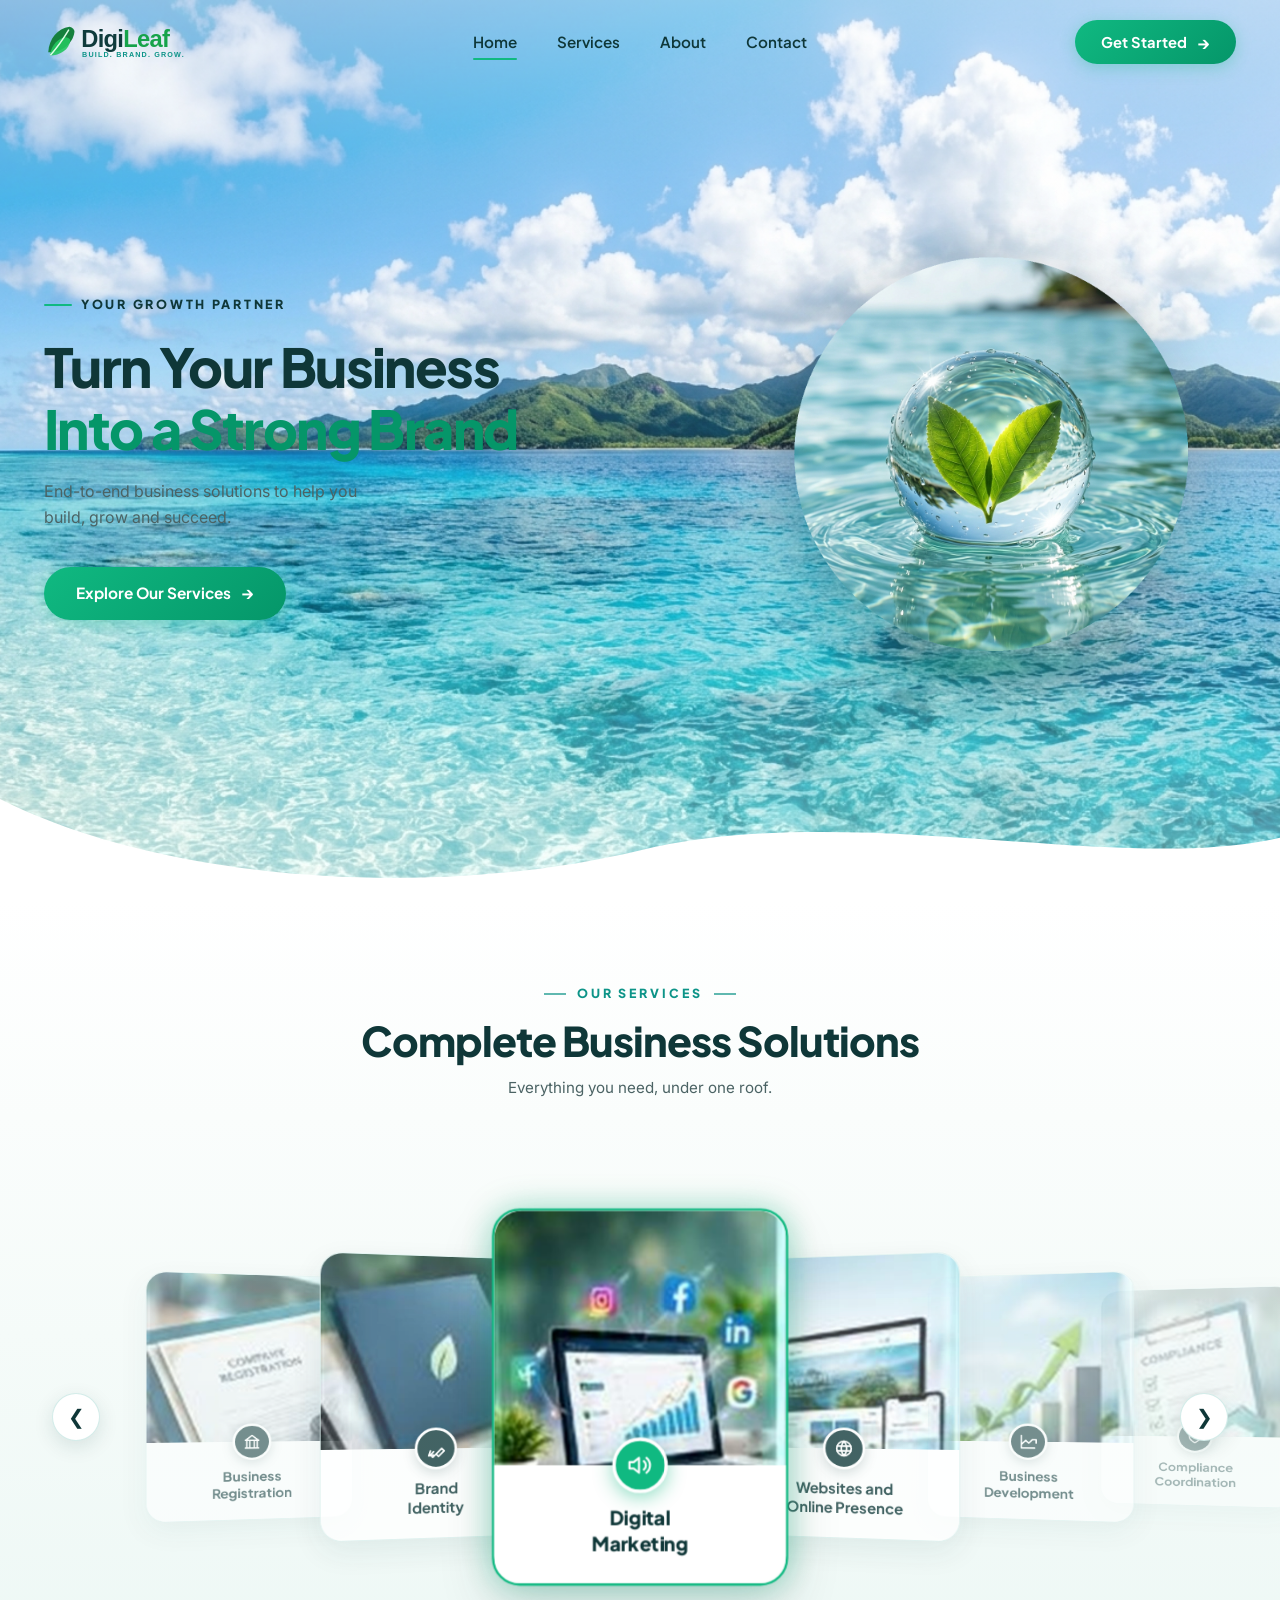
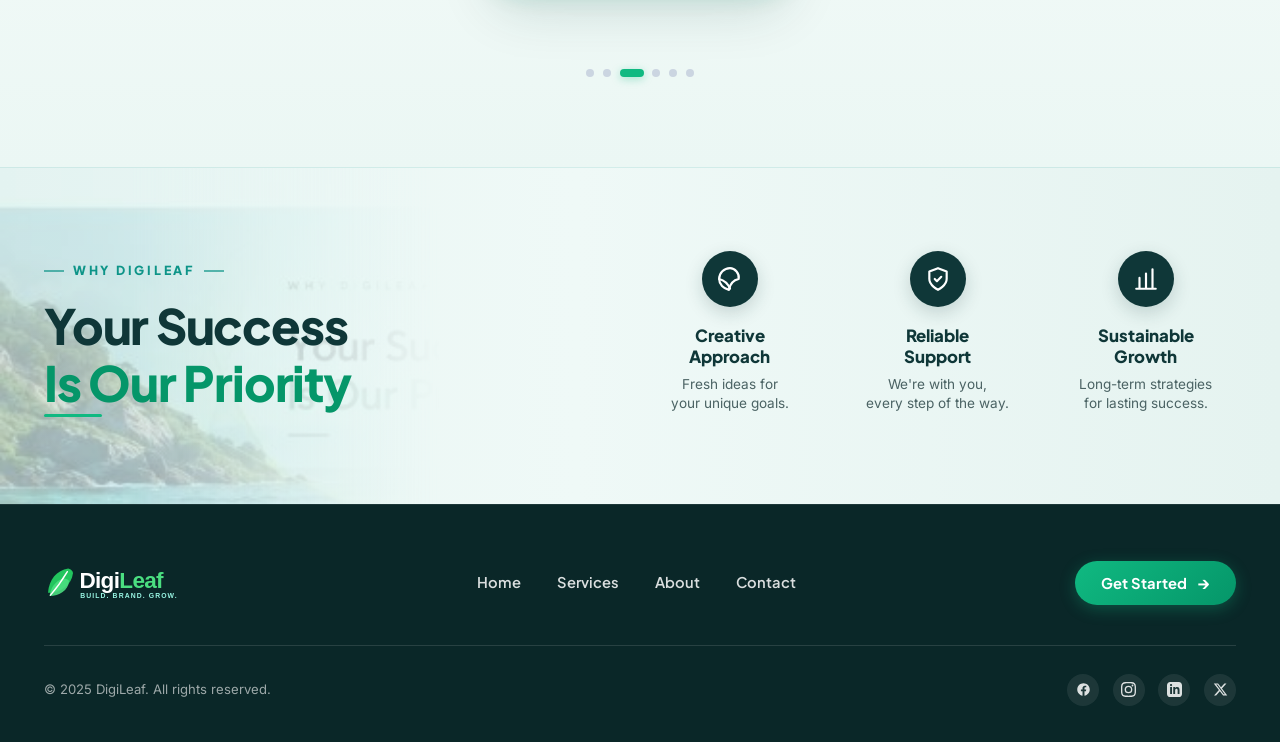
==== commit c704775a: "feat: implement DigiLeaf UI design based on reference image with 3D crystal water orb and 3D coverfl" ====
--- a/index.html
+++ b/index.html
@@ -3,5029 +3,1703 @@
 <head>
   <meta charset="UTF-8">
   <meta name="viewport" content="width=device-width, initial-scale=1.0">
-  <meta name="description" content="DigiLeaf — From business insights to digital marketing and website development, DigiLeaf helps businesses make smarter decisions and build a stronger digital presence.">
-  <title>DigiLeaf | Build a Stronger Business in the Digital World</title>
-  <link rel="icon" type="image/svg+xml" href="[data-uri]">
+  <meta name="description" content="DigiLeaf — Turn Your Business Into a Strong Brand. End-to-end business solutions to help you build, grow and succeed.">
+  <title>DigiLeaf | Turn Your Business Into a Strong Brand</title>
+  <link rel="icon" type="image/svg+xml" href="assets/logo.svg">
   <link rel="preconnect" href="https://fonts.googleapis.com">
   <link rel="preconnect" href="https://fonts.gstatic.com" crossorigin>
-  <link href="https://fonts.googleapis.com/css2?family=Inter:wght@400;500;600&family=Manrope:wght@600;700;800&display=swap" rel="stylesheet">
+  <link href="https://fonts.googleapis.com/css2?family=Plus+Jakarta+Sans:wght@400;500;600;700;800&family=Inter:wght@400;500;600;700&display=swap" rel="stylesheet">
   <style>
-/* ==========================================================================
-   DIGILEAF — HOMEPAGE STYLESHEET (1:1 Design Replication)
-   Brand Palette:
-   - Midnight Navy (Primary):   #101D35
-   - Electric Lime (Accent):    #C6F36B / #B8EC4B
-   - Soft White (Background):   #F7F8FA
-   - Slate (Secondary):         #283449
-   Typography:
-   - Headings: Manrope
-   - Body:     Inter
-   ========================================================================== */
-
-:root {
-  --color-navy: #101D35;
-  --color-navy-card: #16233B;
-  --color-slate: #283449;
-  --color-text-muted: #5E6B7E;
-  --color-lime: #C6F36B;
-  --color-lime-bright: #B7EE46;
-  --color-lime-leaf: #9EE031;
-  --color-lime-pale: #ECF9D0;
-  --color-bg: #F7F8FA;
-  --color-surface: #FFFFFF;
-  --color-border: #E2E7F0;
-  --color-input-border: #DCE2EC;
-
-  --color-error: #C5221F;
-  --color-error-bg: #FCE8E6;
-  --color-success: #188038;
-
-  --font-heading: 'Manrope', -apple-system, BlinkMacSystemFont, 'Segoe UI', Roboto, sans-serif;
-  --font-body: 'Inter', -apple-system, BlinkMacSystemFont, 'Segoe UI', Roboto, sans-serif;
-
-  --container-max: 1180px;
-  --header-height: 4.5rem;
-}
-
-/* --------------------------------------------------------------------------
-   Base & Reset
-   -------------------------------------------------------------------------- */
-*,
-*::before,
-*::after {
-  box-sizing: border-box;
-}
-
-html {
-  font-family: var(--font-body);
-  font-size: 100%;
-  line-height: 1.55;
-  color: var(--color-navy);
-  background-color: var(--color-bg);
-  scroll-padding-top: var(--header-height);
-  -webkit-text-size-adjust: 100%;
-}
-
-@media (prefers-reduced-motion: no-preference) {
-  html {
-    scroll-behavior: smooth;
-  }
-}
-
-body {
-  margin: 0;
-  background-color: var(--color-bg);
-  color: var(--color-navy);
-  overflow-x: hidden;
-}
-
-h1, h2, h3, h4, h5, h6 {
-  font-family: var(--font-heading);
-  color: var(--color-navy);
-  line-height: 1.18;
-  letter-spacing: -0.025em;
-  margin-top: 0;
-}
-
-p {
-  margin-top: 0;
-  color: var(--color-text-muted);
-}
-
-img,
-svg {
-  display: block;
-  max-width: 100%;
-}
-
-a {
-  color: inherit;
-  text-decoration: none;
-}
-
-button,
-input,
-select,
-textarea {
-  font: inherit;
-  color: inherit;
-}
-
-/* --------------------------------------------------------------------------
-   Accessibility & Focus States
-   -------------------------------------------------------------------------- */
-.sr-only {
-  position: absolute;
-  width: 1px;
-  height: 1px;
-  padding: 0;
-  margin: -1px;
-  overflow: hidden;
-  clip: rect(0, 0, 0, 0);
-  white-space: nowrap;
-  border: 0;
-}
-
-.skip-link {
-  position: fixed;
-  top: 0.75rem;
-  left: 0.75rem;
-  z-index: 9999;
-  padding: 0.65rem 1.15rem;
-  background-color: var(--color-lime);
-  color: var(--color-navy);
-  font-family: var(--font-heading);
-  font-weight: 700;
-  border-radius: 0.5rem;
-  translate: 0 -200%;
-}
-
-@media (prefers-reduced-motion: no-preference) {
-  .skip-link {
-    transition: translate 0.2s ease-out;
-  }
-}
-
-.skip-link:focus {
-  translate: 0 0;
-  outline: 2px solid var(--color-navy);
-}
-
-:focus-visible {
-  outline: 2.5px solid var(--color-lime-leaf);
-  outline-offset: 2px;
-}
-
-/* --------------------------------------------------------------------------
-   Container & Section Eyebrows
-   -------------------------------------------------------------------------- */
-.container {
-  width: min(100% - 3rem, var(--container-max));
-  margin-inline: auto;
-}
-
-@media (max-width: 540px) {
-  .container {
-    width: min(100% - 1.75rem, var(--container-max));
-  }
-}
-
-.section-eyebrow {
-  display: inline-flex;
-  align-items: center;
-  gap: 0.65rem;
-  margin-bottom: 0.85rem;
-  font-family: var(--font-body);
-  font-size: 0.7rem;
-  font-weight: 600;
-  text-transform: uppercase;
-  letter-spacing: 0.14em;
-  color: #556175;
-}
-
-.eyebrow-line {
-  display: inline-block;
-  width: 1.45rem;
-  height: 2px;
-  background-color: var(--color-lime-leaf);
-  border-radius: 2px;
-}
-
-.eyebrow-on-dark {
-  color: #CBD5E1;
-}
-
-.eyebrow-on-dark .eyebrow-line {
-  background-color: var(--color-lime);
-}
-
-.section-title {
-  font-size: clamp(1.65rem, 1.3rem + 1.4vw, 2.25rem);
-  font-weight: 800;
-  color: var(--color-navy);
-  margin-bottom: 0.9rem;
-}
-
-/* --------------------------------------------------------------------------
-   Buttons
-   -------------------------------------------------------------------------- */
-.btn {
-  display: inline-flex;
-  align-items: center;
-  justify-content: center;
-  gap: 0.5rem;
-  font-family: var(--font-heading);
-  font-size: 0.85rem;
-  font-weight: 700;
-  line-height: 1.2;
-  cursor: pointer;
-  border: 1.5px solid transparent;
-  white-space: nowrap;
-}
-
-@media (prefers-reduced-motion: no-preference) {
-  .btn {
-    transition:
-      background-color 0.2s ease,
-      border-color 0.2s ease,
-      translate 0.2s ease,
-      box-shadow 0.2s ease;
-  }
-  .btn:hover {
-    translate: 0 -1px;
-  }
-}
-
-.btn-lime-pill {
-  padding: 0.68rem 1.35rem;
-  border-radius: 999px;
-  background: linear-gradient(90deg, #C6F36B 0%, #B4EA47 100%);
-  color: var(--color-navy);
-  box-shadow: 0 4px 14px rgba(180, 234, 71, 0.28);
-}
-
-.btn-lime-pill:hover {
-  background: linear-gradient(90deg, #BCEE56 0%, #A8E236 100%);
-  box-shadow: 0 6px 18px rgba(180, 234, 71, 0.4);
-}
-
-.btn-outline-pill {
-  padding: 0.68rem 1.45rem;
-  border-radius: 999px;
-  background-color: var(--color-surface);
-  border-color: #3A4659;
-  color: var(--color-navy);
-}
-
-.btn-outline-pill:hover {
-  background-color: var(--color-navy);
-  border-color: var(--color-navy);
-  color: var(--color-surface);
-}
-
-.btn-hero {
-  padding: 0.78rem 1.5rem;
-  font-size: 0.875rem;
-}
-
-.btn-arrow {
-  font-size: 1rem;
-  line-height: 1;
-}
-
-/* --------------------------------------------------------------------------
-   1. HEADER & LOGO WITH LEAF SPROUT
-   -------------------------------------------------------------------------- */
-.site-header {
-  position: sticky;
-  top: 0;
-  z-index: 1000;
-  height: var(--header-height);
-  background-color: rgba(255, 255, 255, 0.96);
-  backdrop-filter: blur(10px);
-  border-bottom: 1px solid rgba(226, 231, 240, 0.8);
-}
-
-.site-header.is-scrolled {
-  box-shadow: 0 4px 20px rgba(16, 29, 53, 0.05);
-}
-
-.header-inner {
-  display: flex;
-  align-items: center;
-  justify-content: space-between;
-  height: 100%;
-  gap: 1.5rem;
-}
-
-/* DigiLeaf Wordmark with Leaf Sprout over second 'i' */
-.brand-logo {
-  display: inline-flex;
-  align-items: center;
-  font-family: var(--font-heading);
-  font-size: 1.65rem;
-  font-weight: 800;
-  letter-spacing: -0.04em;
-  color: var(--color-navy);
-  line-height: 1;
-  padding-top: 0.2rem;
-}
-
-.logo-word {
-  display: inline-flex;
-  align-items: baseline;
-}
-
-.logo-leaf-i {
-  position: relative;
-  display: inline-block;
-  font-style: normal;
-}
-
-.logo-leaf-svg {
-  position: absolute;
-  top: -0.22em;
-  left: -0.18em;
-  width: 0.72em;
-  height: 0.48em;
-  pointer-events: none;
-}
-
-.brand-logo-footer {
-  color: var(--color-surface);
-  font-size: 1.55rem;
-}
-
-/* Navigation */
-.primary-nav {
-  display: flex;
-  align-items: center;
-  justify-content: space-between;
-  flex: 1;
-  max-width: 680px;
-}
-
-.nav-list {
-  display: flex;
-  align-items: center;
-  gap: 2.1rem;
-  list-style: none;
-  margin: 0 auto;
-  padding: 0;
-}
-
-.nav-link {
-  position: relative;
-  display: inline-block;
-  padding: 0.35rem 0;
-  font-family: var(--font-body);
-  font-size: 0.86rem;
-  font-weight: 500;
-  color: #4A5568;
-}
-
-.nav-link:hover,
-.nav-link.active {
-  color: var(--color-navy);
-  font-weight: 600;
-}
-
-.nav-link.active::after {
-  content: '';
-  position: absolute;
-  left: 0;
-  right: 0;
-  bottom: -0.15rem;
-  height: 2.5px;
-  background-color: var(--color-lime-leaf);
-  border-radius: 2px;
-}
-
-/* Mobile Menu Button */
-.mobile-menu-toggle {
-  display: none;
-  align-items: center;
-  justify-content: center;
-  width: 2.5rem;
-  height: 2.5rem;
-  padding: 0;
-  background-color: var(--color-surface);
-  border: 1px solid var(--color-border);
-  border-radius: 0.5rem;
-  color: var(--color-navy);
-  cursor: pointer;
-}
-
-.hamburger-box {
-  display: flex;
-  flex-direction: column;
-  justify-content: space-between;
-  width: 1.2rem;
-  height: 0.85rem;
-}
-
-.hamburger-line {
-  display: block;
-  width: 100%;
-  height: 2px;
-  background-color: var(--color-navy);
-  border-radius: 2px;
-}
-
-@media (prefers-reduced-motion: no-preference) {
-  .hamburger-line {
-    transition: translate 0.2s ease, rotate 0.2s ease, opacity 0.2s ease;
-  }
-}
-
-.mobile-menu-toggle[aria-expanded="true"] .line-1 {
-  translate: 0 5.5px;
-  rotate: 45deg;
-}
-
-.mobile-menu-toggle[aria-expanded="true"] .line-2 {
-  opacity: 0;
-}
-
-.mobile-menu-toggle[aria-expanded="true"] .line-3 {
-  translate: 0 -5.5px;
-  rotate: -45deg;
-}
-
-@media (max-width: 860px) {
-  .mobile-menu-toggle {
-    display: inline-flex;
-  }
-
-  .primary-nav {
-    position: fixed;
-    top: var(--header-height);
-    left: 0;
-    right: 0;
-    max-width: none;
-    flex-direction: column;
-    align-items: stretch;
-    gap: 1.25rem;
-    padding: 1.5rem;
-    background-color: var(--color-surface);
-    border-bottom: 1px solid var(--color-border);
-    box-shadow: 0 16px 32px rgba(16, 29, 53, 0.12);
-    max-height: calc(100dvh - var(--header-height));
-    overflow-y: auto;
-    visibility: hidden;
-    opacity: 0;
-    translate: 0 -0.5rem;
-    pointer-events: none;
-  }
-
-  @media (prefers-reduced-motion: no-preference) {
-    .primary-nav {
-      transition: opacity 0.2s ease, translate 0.2s ease, visibility 0.2s;
-    }
-  }
-
-  .primary-nav.is-open {
-    visibility: visible;
-    opacity: 1;
-    translate: 0 0;
-    pointer-events: auto;
-  }
-
-  .nav-list {
-    flex-direction: column;
-    align-items: stretch;
-    gap: 0.25rem;
-    margin: 0;
-  }
-
-  .nav-link {
-    padding: 0.75rem 0.5rem;
-    font-size: 1rem;
-  }
-
-  .nav-actions .btn {
-    width: 100%;
-  }
-}
-
-/* --------------------------------------------------------------------------
-   2. HERO SECTION
-   -------------------------------------------------------------------------- */
-.hero-section {
-  background: linear-gradient(90deg, #F7F8FA 0%, #FFFFFF 50%, #F7F8FA 100%);
-  border-bottom: 1px solid rgba(226, 231, 240, 0.7);
-  overflow: hidden;
-}
-
-.hero-container {
-  display: grid;
-  grid-template-columns: 0.92fr 1.08fr;
-  align-items: center;
-  gap: 2rem;
-  padding-block: clamp(3.5rem, 6vw, 5.25rem);
-}
-
-.hero-content {
-  padding-right: 1rem;
-}
-
-.hero-title {
-  font-size: clamp(2.15rem, 1.55rem + 2.3vw, 3.1rem);
-  font-weight: 800;
-  line-height: 1.1;
-  color: var(--color-navy);
-  margin-bottom: 1.15rem;
-  letter-spacing: -0.03em;
-}
-
-.hero-subtitle {
-  font-size: 0.94rem;
-  line-height: 1.65;
-  color: #556275;
-  max-width: 31rem;
-  margin-bottom: 1.75rem;
-}
-
-.hero-cta-group {
-  display: flex;
-  flex-wrap: wrap;
-  align-items: center;
-  gap: 0.85rem;
-}
-
-/* Right Hero Visual: Compact Calendar Box Proportioned to Original 16:9 Image Ratio */
-.hero-visual {
-  position: relative;
-  width: 100%;
-  max-width: 630px;
-  margin-inline: auto;
-}
-
-/* Compact Phase Ribbon above Calendar */
-.hero-visual .tear-phase-ribbon {
-  margin-bottom: 0.45rem;
-  justify-content: flex-start;
-  gap: 0.35rem;
-  overflow-x: auto;
-  flex-wrap: nowrap;
-  -webkit-overflow-scrolling: touch;
-  padding-bottom: 0.25rem;
-}
-
-.hero-visual .phase-pill {
-  padding: 0.24rem 0.6rem;
-  min-height: 30px;
-  font-size: 0.72rem;
-  gap: 0.35rem;
-  flex-shrink: 0;
-  border-radius: 999px;
-}
-
-.hero-visual .phase-pill .pill-number {
-  width: 1.15rem;
-  height: 1.15rem;
-  font-size: 0.65rem;
-}
-
-/* Compact Showcase Box (Respected 16:9 Image Aspect Ratio) */
-.hero-visual .tear-calendar-showcase {
-  margin-bottom: 0;
-  width: 100%;
-  padding: 0.75rem 0.95rem 0.85rem;
-  border-radius: 1rem;
-}
-
-/* Compact Metallic Wire Loops Binder */
-.hero-visual .calendar-wire-binder {
-  padding: 0.32rem 1rem 0;
-  border-radius: 0.75rem 0.75rem 0 0;
-}
-
-.hero-visual .wire-cluster {
-  gap: 0.55rem;
-}
-
-.hero-visual .wire-loop {
-  width: 10px;
-  height: 22px;
-  border-radius: 5px;
-  margin-bottom: -11px;
-}
-
-.hero-visual .wire-center-badge {
-  padding: 0.15rem 0.6rem;
-  gap: 0.35rem;
-  margin-bottom: -4px;
-}
-
-.hero-visual .wire-brand-text {
-  font-size: 0.66rem;
-}
-
-.hero-visual .wire-counter-badge {
-  font-size: 0.62rem;
-}
-
-/* Compact 3D Peel Stage (~300px height for exact 16:9 proportion) */
-.hero-visual .calendar-peel-stage {
-  min-height: 275px;
-  perspective: 1200px;
-  perspective-origin: 50% 12%;
-}
-
-/* Compact Red Banner Header */
-.hero-visual .calendar-banner-header {
-  padding: 0.45rem 1.1rem 0.4rem;
-}
-
-.hero-visual .banner-punch-holes {
-  margin-bottom: 0.25rem;
-}
-
-.hero-visual .punch-hole {
-  width: 10px;
-  height: 6px;
-}
-
-.hero-visual .punch-hole.spacer {
-  width: 90px;
-}
-
-.hero-visual .banner-brand-tag {
-  font-size: 1.15rem;
-}
-
-.hero-visual .banner-sub-tag {
-  font-size: 0.62rem;
-}
-
-.hero-visual .banner-num-label {
-  font-size: 0.65rem;
-}
-
-.hero-visual .banner-big-num {
-  font-size: 1.45rem;
-}
-
-/* Compact Sub-bar */
-.hero-visual .calendar-sub-bar {
-  padding: 0.28rem 1.1rem;
-  font-size: 0.68rem;
-  gap: 0.45rem;
-}
-
-/* Compact Body Content */
-.hero-visual .calendar-body-content {
-  padding: 0.65rem 1.1rem 0.55rem;
-  gap: 0.55rem;
-}
-
-/* Compact Service Intro */
-.hero-visual .calendar-service-intro {
-  gap: 0.75rem;
-}
-
-.hero-visual .service-icon-circle {
-  width: 2.25rem;
-  height: 2.25rem;
-  border-radius: 0.55rem;
-}
-
-.hero-visual .service-icon-circle svg {
-  width: 20px;
-  height: 20px;
-}
-
-.hero-visual .calendar-service-title {
-  font-size: 1.05rem;
-  margin-bottom: 0.15rem;
-}
-
-.hero-visual .calendar-service-desc {
-  font-size: 0.78rem;
-  line-height: 1.42;
-}
-
-/* Compact 4-Cell Deliverables Grid */
-.hero-visual .calendar-deliverables-grid {
-  gap: 0.4rem;
-}
-
-.hero-visual .calendar-grid-cell {
-  padding: 0.38rem 0.65rem;
-  gap: 0.5rem;
-  border-radius: 0.5rem;
-}
-
-.hero-visual .cell-day-num {
-  font-size: 0.85rem;
-}
-
-.hero-visual .cell-check-icon {
-  width: 1rem;
-  height: 1rem;
-  font-size: 0.6rem;
-}
-
-.hero-visual .cell-text {
-  font-size: 0.73rem;
-  line-height: 1.25;
-}
-
-/* Compact Highlights & Actions Row */
-.hero-visual .calendar-sheet-footer-row {
-  padding-top: 0.45rem;
-  gap: 0.45rem;
-}
-
-.hero-visual .calendar-metric-badges {
-  gap: 0.45rem;
-}
-
-.hero-visual .cal-badge-pill {
-  padding: 0.2rem 0.5rem;
-  border-radius: 0.4rem;
-}
-
-.hero-visual .cal-badge-pill strong {
-  font-size: 0.7rem;
-}
-
-.hero-visual .cal-badge-pill span {
-  font-size: 0.58rem;
-}
-
-.hero-visual .calendar-action-buttons {
-  gap: 0.5rem;
-}
-
-.hero-visual .cal-enquire-btn {
-  padding: 0.42rem 0.95rem;
-  font-size: 0.75rem;
-}
-
-.hero-visual .btn-peel-next {
-  padding: 0.4rem 0.82rem;
-  font-size: 0.72rem;
-}
-
-/* Compact Desk Footer */
-.hero-visual .calendar-desk-footer {
-  padding-top: 0.55rem;
-  margin-top: 0.35rem;
-  gap: 0.75rem;
-}
-
-.hero-visual .cal-nav-btn {
-  padding: 0.32rem 0.7rem;
-  font-size: 0.72rem;
-}
-
-.hero-visual .cal-action-btn {
-  padding: 0.32rem 0.75rem;
-  font-size: 0.72rem;
-}
-
-.hero-visual .cal-progress-labels strong {
-  font-size: 0.74rem;
-}
-
-.hero-visual .cal-progress-labels span {
-  font-size: 0.66rem;
-}
-
-.hero-visual .cal-scroll-hint {
-  font-size: 0.64rem;
-}
-
-/* Compact Reverse Memo Face */
-.hero-visual .calendar-back-content {
-  padding: 0.65rem 1rem;
-}
-
-.hero-visual .back-binder-strip {
-  padding-bottom: 0.45rem;
-}
-
-.hero-visual .back-hole {
-  width: 10px;
-  height: 6px;
-}
-
-.hero-visual .back-hole.spacer {
-  width: 90px;
-}
-
-.hero-visual .back-header-line {
-  padding-bottom: 0.45rem;
-}
-
-.hero-visual .back-brand-seal {
-  font-size: 0.68rem;
-}
-
-.hero-visual .back-serial-tag {
-  font-size: 0.64rem;
-}
-
-.hero-visual .back-ruled-lines {
-  padding: 0.4rem 0;
-}
-
-.hero-visual .back-footer-stamp {
-  font-size: 0.64rem;
-  padding-top: 0.4rem;
-}
-
-@media (max-width: 960px) {
-  .hero-container {
-    grid-template-columns: 1fr;
-    gap: 2rem;
-  }
-
-  .hero-content {
-    padding-right: 0;
-  }
-}
-
-@media (max-width: 480px) {
-  .hero-cta-group {
-    flex-direction: column;
-    align-items: stretch;
-  }
-
-  .hero-cta-group .btn {
-    width: 100%;
-  }
-}
-
-/* --------------------------------------------------------------------------
-   3. OUR SERVICES SECTION (5 Cards Row matching Design Mockup)
-   -------------------------------------------------------------------------- */
-.services-section {
-  background-color: var(--color-bg);
-  padding-block: clamp(3.5rem, 6vw, 5rem);
-}
-
-.services-header {
-  display: flex;
-  align-items: flex-end;
-  justify-content: space-between;
-  gap: 2rem;
-  margin-bottom: 2.25rem;
-}
-
-.services-header-left .section-title {
-  margin-bottom: 0;
-}
-
-.services-header-right {
-  font-size: 0.84rem;
-  line-height: 1.55;
-  color: #647084;
-  text-align: right;
-  margin: 0;
-  max-width: 24rem;
-}
-
-.services-grid {
-  display: grid;
-  grid-template-columns: repeat(3, minmax(0, 1fr));
-  gap: 1.5rem;
-}
-
-@media (max-width: 960px) {
-  .services-grid {
-    grid-template-columns: repeat(2, minmax(0, 1fr));
-  }
-}
-
-@media (max-width: 768px) {
-  .services-header {
-    flex-direction: column;
-    align-items: flex-start;
-    gap: 0.75rem;
-  }
-
-  .services-header-right {
-    text-align: left;
-  }
-}
-
-@media (max-width: 580px) {
-  .services-grid {
-    grid-template-columns: 1fr;
-  }
-}
-
-.service-card {
-  display: flex;
-  flex-direction: column;
-  background-color: var(--color-surface);
-  border: 1px solid rgba(226, 231, 240, 0.75);
-  border-radius: 0.9rem;
-  padding: 1.45rem 1.3rem;
-  box-shadow: 0 6px 24px rgba(16, 29, 53, 0.04);
-}
-
-@media (prefers-reduced-motion: no-preference) {
-  .service-card {
-    transition: translate 0.22s ease, box-shadow 0.22s ease, border-color 0.22s ease;
-  }
-
-  .service-card:hover {
-    translate: 0 -4px;
-    box-shadow: 0 14px 32px rgba(16, 29, 53, 0.09);
-    border-color: #CBD5E1;
-  }
-}
-
-.service-icon-box {
-  display: inline-flex;
-  align-items: center;
-  justify-content: center;
-  width: 2.85rem;
-  height: 2.85rem;
-  border-radius: 0.65rem;
-  background-color: var(--color-navy-card);
-  margin-bottom: 1.15rem;
-  flex-shrink: 0;
-}
-
-.service-title {
-  font-size: 1rem;
-  font-weight: 800;
-  color: var(--color-navy);
-  margin-bottom: 0.55rem;
-}
-
-.service-description {
-  font-size: 0.8rem;
-  line-height: 1.55;
-  color: #687385;
-  margin-bottom: 1.25rem;
-}
-
-.service-link {
-  margin-top: auto;
-  display: inline-flex;
-  align-items: center;
-  gap: 0.35rem;
-  font-family: var(--font-heading);
-  font-size: 0.8rem;
-  font-weight: 800;
-  color: var(--color-navy);
-}
-
-.service-link:hover {
-  color: #4D7C0F;
-}
-
-/* --------------------------------------------------------------------------
-   4. ABOUT DIGILEAF & HOW WE WORK (UNDERSTAND -> PLAN -> EXECUTE)
-   -------------------------------------------------------------------------- */
-.about-section {
-  background-color: var(--color-surface);
-  border-top: 1px solid rgba(226, 231, 240, 0.6);
-  padding-block: clamp(4.5rem, 7vw, 6.25rem);
-}
-
-.about-split-wrap {
-  display: grid;
-  grid-template-columns: 0.95fr 1.05fr;
-  align-items: center;
-  gap: clamp(2.25rem, 4.5vw, 4rem);
-  margin-bottom: clamp(3.25rem, 5vw, 4.5rem);
-}
-
-.about-image-col {
-  position: relative;
-  border-radius: 1rem;
-  overflow: hidden;
-  box-shadow: 0 16px 40px rgba(16, 29, 53, 0.1);
-}
-
-.about-office-img {
-  width: 100%;
-  height: 100%;
-  min-height: 380px;
-  object-fit: cover;
-}
-
-.about-content-col {
-  display: flex;
-  flex-direction: column;
-  justify-content: center;
-}
-
-.about-lead {
-  font-size: 0.95rem;
-  line-height: 1.7;
-  color: #556275;
-  margin-bottom: 1rem;
-}
-
-.about-highlights {
-  list-style: none;
-  padding: 0;
-  margin: 0.5rem 0 1.75rem 0;
-  display: flex;
-  flex-direction: column;
-  gap: 0.75rem;
-}
-
-.about-highlights li {
-  display: flex;
-  align-items: flex-start;
-  gap: 0.7rem;
-  font-size: 0.88rem;
-  line-height: 1.55;
-  color: #4A5568;
-}
-
-.about-highlights strong {
-  color: var(--color-navy);
-}
-
-.highlight-check {
-  display: inline-flex;
-  align-items: center;
-  justify-content: center;
-  width: 1.35rem;
-  height: 1.35rem;
-  border-radius: 50%;
-  background-color: var(--color-lime-pale);
-  color: #3F6212;
-  font-size: 0.75rem;
-  font-weight: 800;
-  flex-shrink: 0;
-  margin-top: 0.12rem;
-}
-
-.about-cta-wrap {
-  display: flex;
-  align-items: center;
-}
-
-/* How We Work Sub-block */
-.how-we-work-block {
-  padding-top: clamp(2.5rem, 4vw, 3.5rem);
-  border-top: 1px solid var(--color-border);
-}
-
-.how-header {
-  margin-bottom: 1.75rem;
-}
-
-.how-title {
-  font-size: clamp(1.35rem, 1.1rem + 0.9vw, 1.7rem);
-  font-weight: 800;
-  color: var(--color-navy);
-  margin: 0;
-}
-
-/* Understand -> Plan -> Execute 3-column flow */
-.process-steps-row {
-  display: grid;
-  grid-template-columns: repeat(3, minmax(0, 1fr));
-  gap: 1.5rem;
-}
-
-.process-step {
-  display: flex;
-  flex-direction: column;
-  background-color: var(--color-bg);
-  border: 1px solid var(--color-border);
-  border-radius: 0.85rem;
-  padding: 1.5rem;
-}
-
-.process-icon-row {
-  display: flex;
-  align-items: center;
-  gap: 0.75rem;
-  margin-bottom: 1rem;
-}
-
-.process-circle {
-  display: inline-flex;
-  align-items: center;
-  justify-content: center;
-  width: 3rem;
-  height: 3rem;
-  border-radius: 50%;
-  background-color: var(--color-lime-pale);
-  flex-shrink: 0;
-}
-
-.process-step-num {
-  font-family: var(--font-heading);
-  font-size: 0.75rem;
-  font-weight: 800;
-  text-transform: uppercase;
-  letter-spacing: 0.06em;
-  color: #5E6B7E;
-}
-
-.process-arrow {
-  color: #7A869A;
-  font-size: 1.15rem;
-  margin-left: auto;
-}
-
-.process-step-title {
-  font-size: 1.05rem;
-  font-weight: 800;
-  color: var(--color-navy);
-  margin-bottom: 0.45rem;
-}
-
-.process-step-desc {
-  font-size: 0.85rem;
-  line-height: 1.6;
-  color: #5E6B7E;
-  margin: 0;
-}
-
-@media (max-width: 960px) {
-  .about-split-wrap {
-    grid-template-columns: 1fr;
-  }
-
-  .about-office-img {
-    min-height: 280px;
-    max-height: 380px;
-  }
-}
-
-@media (max-width: 720px) {
-  .process-steps-row {
-    grid-template-columns: 1fr;
-    gap: 1.15rem;
-  }
-
-  .process-arrow {
-    display: none;
-  }
-}
-
-/* --------------------------------------------------------------------------
-   5. WHY CHOOSE DIGILEAF BANNER (Midnight Navy #101D35)
-   -------------------------------------------------------------------------- */
-.why-section {
-  background-color: var(--color-navy);
-  color: var(--color-surface);
-  padding-block: clamp(3rem, 5vw, 4.25rem);
-}
-
-.why-banner-grid {
-  display: grid;
-  grid-template-columns: 0.85fr 1.65fr;
-  align-items: center;
-  gap: 2.5rem;
-}
-
-.why-main-title {
-  color: var(--color-surface);
-  font-size: clamp(1.6rem, 1.25rem + 1.3vw, 2.15rem);
-  font-weight: 800;
-  line-height: 1.2;
-  margin: 0;
-}
-
-.why-features-row {
-  display: grid;
-  grid-template-columns: repeat(3, minmax(0, 1fr));
-}
-
-.why-feature-item {
-  padding-inline: 1.5rem;
-  border-left: 1px solid rgba(255, 255, 250, 0.12);
-}
-
-.why-feature-icon {
-  margin-bottom: 0.8rem;
-}
-
-.why-feature-title {
-  color: var(--color-surface);
-  font-size: 0.96rem;
-  font-weight: 700;
-  margin-bottom: 0.45rem;
-}
-
-.why-feature-desc {
-  color: #B0BCCD;
-  font-size: 0.78rem;
-  line-height: 1.55;
-  margin: 0;
-}
-
-@media (max-width: 980px) {
-  .why-banner-grid {
-    grid-template-columns: 1fr;
-    gap: 2rem;
-  }
-
-  .why-feature-item:first-child {
-    padding-left: 0;
-    border-left: none;
-  }
-}
-
-@media (max-width: 680px) {
-  .why-features-row {
-    grid-template-columns: 1fr;
-    gap: 1.5rem;
-  }
-
-  .why-feature-item {
-    padding-inline: 0;
-    padding-top: 1.25rem;
-    border-left: none;
-    border-top: 1px solid rgba(255, 255, 255, 0.12);
-  }
-}
-
-/* --------------------------------------------------------------------------
-   6. GET IN TOUCH / CONTACT SECTION
-   -------------------------------------------------------------------------- */
-.contact-section {
-  background-color: var(--color-bg);
-  padding-block: clamp(3.5rem, 6.5vw, 5.25rem);
-}
-
-.contact-grid {
-  display: grid;
-  grid-template-columns: 0.9fr 1.1fr;
-  align-items: center;
-  gap: clamp(2rem, 4.5vw, 3.75rem);
-}
-
-.contact-lead {
-  font-size: 0.9rem;
-  line-height: 1.65;
-  color: #5E6B7E;
-  max-width: 26rem;
-  margin-bottom: 2.25rem;
-}
-
-.contact-methods-row {
-  display: flex;
-  flex-wrap: wrap;
-  align-items: center;
-  gap: 1.5rem 2.5rem;
-}
-
-.contact-method {
-  display: flex;
-  align-items: center;
-  gap: 0.85rem;
-}
-
-.contact-method-icon {
-  display: inline-flex;
-  align-items: center;
-  justify-content: center;
-  width: 2.75rem;
-  height: 2.75rem;
-  border-radius: 50%;
-  background-color: var(--color-navy-card);
-  flex-shrink: 0;
-}
-
-.contact-method-details {
-  display: flex;
-  flex-direction: column;
-}
-
-.contact-method-details strong {
-  font-family: var(--font-heading);
-  font-size: 0.85rem;
-  font-weight: 800;
-  color: var(--color-navy);
-}
-
-.contact-method-details a,
-.contact-method-details span {
-  font-size: 0.78rem;
-  color: #647084;
-}
-
-.contact-method-details a:hover {
-  color: var(--color-navy);
-  text-decoration: underline;
-}
-
-/* Contact Form White Card */
-.contact-form-card {
-  background-color: var(--color-surface);
-  border: 1px solid rgba(226, 231, 240, 0.85);
-  border-radius: 1rem;
-  padding: clamp(1.5rem, 3vw, 2.15rem);
-  box-shadow: 0 12px 36px rgba(16, 29, 53, 0.05);
-}
-
-.form-card-header {
-  display: flex;
-  align-items: center;
-  justify-content: space-between;
-  gap: 1rem;
-  margin-bottom: 1.25rem;
-}
-
-.form-card-title {
-  font-size: 1.08rem;
-  font-weight: 800;
-  color: var(--color-navy);
-  margin: 0;
-}
-
-.demo-badge {
-  font-family: var(--font-heading);
-  font-size: 0.68rem;
-  font-weight: 700;
-  text-transform: uppercase;
-  letter-spacing: 0.06em;
-  padding: 0.22rem 0.6rem;
-  border-radius: 999px;
-  background-color: var(--color-lime-pale);
-  color: var(--color-navy);
-}
-
-.enquiry-form {
-  display: flex;
-  flex-direction: column;
-  gap: 1rem;
-}
-
-.form-row-2col {
-  display: grid;
-  grid-template-columns: repeat(2, minmax(0, 1fr));
-  gap: 1rem;
-}
-
-@media (max-width: 560px) {
-  .form-row-2col {
-    grid-template-columns: 1fr;
-  }
-}
-
-.field {
-  display: flex;
-  flex-direction: column;
-}
-
-.field-label {
-  font-family: var(--font-body);
-  font-size: 0.75rem;
-  font-weight: 600;
-  color: #4A5568;
-  margin-bottom: 0.35rem;
-}
-
-.field-input {
-  width: 100%;
-  padding: 0.65rem 0.85rem;
-  font-size: 0.82rem;
-  color: var(--color-navy);
-  background-color: var(--color-surface);
-  border: 1px solid var(--color-input-border);
-  border-radius: 0.45rem;
-}
-
-.field-input::placeholder {
-  color: #A0AEC0;
-}
-
-.field-input:focus {
-  border-color: var(--color-navy);
-  outline: 2px solid var(--color-lime);
-  outline-offset: 0;
-}
-
-.field-textarea {
-  resize: vertical;
-  min-height: 4.5rem;
-}
-
-.error-msg {
-  display: none;
-  color: var(--color-error);
-  font-size: 0.74rem;
-  font-weight: 600;
-  margin-top: 0.28rem;
-}
-
-.field-input:user-invalid,
-.field-input.user-invalid-fallback {
-  border-color: var(--color-error);
-  background-color: var(--color-error-bg);
-}
-
-.field-input:user-invalid + .error-msg,
-.field-input.user-invalid-fallback + .error-msg {
-  display: block;
-}
-
-.field-input:required:user-valid,
-.field-input:required.user-valid-fallback {
-  border-color: var(--color-success);
-}
-
-.btn-lime-submit {
-  width: 100%;
-  padding: 0.78rem 1.25rem;
-  margin-top: 0.25rem;
-  border-radius: 0.5rem;
-  background: linear-gradient(90deg, #C6F36B 0%, #B4EA47 100%);
-  color: var(--color-navy);
-  font-size: 0.85rem;
-  font-weight: 700;
-}
-
-.btn-lime-submit:hover {
-  background: linear-gradient(90deg, #BCEE56 0%, #A8E236 100%);
-}
-
-.demo-disclaimer {
-  font-size: 0.72rem;
-  color: #7A869A;
-  text-align: center;
-  margin: 0;
-}
-
-/* Demo Submission Preview Box */
-.form-feedback {
-  margin-top: 0.5rem;
-  padding: 1rem;
-  border-radius: 0.6rem;
-  background-color: var(--color-bg);
-  border: 1.5px solid var(--color-navy);
-  font-size: 0.8rem;
-}
-
-.form-feedback-header {
-  display: flex;
-  align-items: center;
-  gap: 0.5rem;
-  margin-bottom: 0.45rem;
-  font-family: var(--font-heading);
-  font-weight: 800;
-  color: var(--color-navy);
-}
-
-.feedback-badge {
-  padding: 0.15rem 0.55rem;
-  background-color: var(--color-lime);
-  color: var(--color-navy);
-  border-radius: 999px;
-  font-size: 0.68rem;
-  text-transform: uppercase;
-}
-
-.form-feedback p {
-  font-size: 0.78rem;
-  margin-bottom: 0.6rem;
-}
-
-.feedback-summary {
-  display: grid;
-  grid-template-columns: repeat(2, minmax(0, 1fr));
-  gap: 0.35rem 0.75rem;
-  font-size: 0.76rem;
-}
-
-@media (max-width: 920px) {
-  .contact-grid {
-    grid-template-columns: 1fr;
-  }
-}
-
-/* --------------------------------------------------------------------------
-   7. FOOTER (Midnight Navy #101D35)
-   -------------------------------------------------------------------------- */
-.site-footer {
-  background-color: var(--color-navy);
-  color: #B0BCCD;
-  padding-top: 2.75rem;
-  padding-bottom: 1.75rem;
-}
-
-.footer-top {
-  display: grid;
-  grid-template-columns: 1.2fr 1.2fr 0.8fr;
-  align-items: start;
-  gap: 2rem;
-  padding-bottom: 2rem;
-  border-bottom: 1px solid rgba(255, 255, 255, 0.1);
-}
-
-.footer-tagline {
-  color: #94A3B8;
-  font-size: 0.8rem;
-  line-height: 1.55;
-  margin-top: 0.75rem;
-  margin-bottom: 0;
-}
-
-.footer-heading {
-  color: var(--color-surface);
-  font-family: var(--font-heading);
-  font-size: 0.85rem;
-  font-weight: 700;
-  margin-bottom: 0.9rem;
-}
-
-.footer-nav-inline {
-  list-style: none;
-  margin: 0;
-  padding: 0;
-  display: flex;
-  flex-wrap: wrap;
-  align-items: center;
-  gap: 1.25rem 2.25rem;
-}
-
-.footer-nav-inline a {
-  color: #CBD5E1;
-  font-size: 0.82rem;
-}
-
-.footer-nav-inline a:hover {
-  color: var(--color-lime);
-}
-
-.social-icons-row {
-  display: flex;
-  align-items: center;
-  gap: 0.65rem;
-}
-
-.social-circle {
-  display: inline-flex;
-  align-items: center;
-  justify-content: center;
-  width: 2.15rem;
-  height: 2.15rem;
-  border-radius: 50%;
-  background-color: rgba(255, 255, 255, 0.08);
-  color: #E2E8F0;
-}
-
-.social-circle:hover {
-  background-color: var(--color-lime);
-  color: var(--color-navy);
-}
-
-.footer-bottom {
-  display: flex;
-  flex-wrap: wrap;
-  align-items: center;
-  justify-content: space-between;
-  gap: 1rem;
-  padding-top: 1.35rem;
-  font-size: 0.76rem;
-  color: #8492A6;
-}
-
-.copyright {
-  color: #8492A6;
-  margin: 0;
-}
-
-.footer-legal-links {
-  display: flex;
-  align-items: center;
-  gap: 0.65rem;
-}
-
-.footer-legal-links a {
-  color: #94A3B8;
-}
-
-.footer-legal-links a:hover {
-  color: var(--color-lime);
-}
-
-.legal-sep {
-  color: rgba(255, 255, 255, 0.2);
-}
-
-@media (max-width: 780px) {
-  .footer-top {
-    grid-template-columns: 1fr;
-    gap: 1.75rem;
-  }
-}
-
-/* --------------------------------------------------------------------------
-   LEGAL MODALS (<dialog>)
-   -------------------------------------------------------------------------- */
-.legal-modal {
-  width: min(92vw, 34rem);
-  border: 1px solid var(--color-border);
-  border-radius: 0.85rem;
-  padding: 0;
-  background-color: var(--color-surface);
-  color: var(--color-navy);
-  box-shadow: 0 20px 48px rgba(16, 29, 53, 0.2);
-}
-
-.legal-modal::backdrop {
-  background-color: rgba(16, 29, 53, 0.7);
-  backdrop-filter: blur(4px);
-}
-
-.modal-inner {
-  padding: 1.5rem;
-}
-
-.modal-header {
-  display: flex;
-  align-items: center;
-  justify-content: space-between;
-  gap: 1rem;
-  padding-bottom: 0.85rem;
-  margin-bottom: 1rem;
-  border-bottom: 1px solid var(--color-border);
-}
-
-.modal-title {
-  font-size: 1.1rem;
-  font-weight: 800;
-  margin: 0;
-}
-
-.modal-close {
-  width: 2rem;
-  height: 2rem;
-  border-radius: 0.4rem;
-  border: 1px solid var(--color-border);
-  background-color: var(--color-bg);
-  color: var(--color-navy);
-  font-size: 1.25rem;
-  line-height: 1;
-  cursor: pointer;
-}
-
-.modal-body h3 {
-  font-size: 0.95rem;
-  margin-top: 1rem;
-  margin-bottom: 0.35rem;
-}
-
-.modal-body p {
-  font-size: 0.86rem;
-  margin-bottom: 0.75rem;
-}
-
-.modal-footer {
-  display: flex;
-  justify-content: flex-end;
-  padding-top: 0.85rem;
-  margin-top: 1rem;
-  border-top: 1px solid var(--color-border);
-}
-
-/* --------------------------------------------------------------------------
-   SUBTLE SCROLL REVEAL (Respecting prefers-reduced-motion)
-   -------------------------------------------------------------------------- */
-@media (prefers-reduced-motion: no-preference) {
-  .js-loaded .reveal-item {
-    opacity: 0;
-    translate: 0 1rem;
-    transition:
-      opacity 0.5s cubic-bezier(0.22, 1, 0.36, 1),
-      translate 0.5s cubic-bezier(0.22, 1, 0.36, 1);
-  }
-
-  .js-loaded .reveal-item.is-visible {
-    opacity: 1;
-    translate: 0 0;
-  }
-}
-
-  
-/* ==========================================================================
-   SERVICES INTERACTIVE TEAR-OFF CALENDAR EXPERIENCE
-   ========================================================================== */
-
-.services-view-controls {
-  display: flex;
-  align-items: center;
-  justify-content: space-between;
-  flex-wrap: wrap;
-  gap: 1rem;
-  margin-bottom: 1.5rem;
-  padding: 0.75rem 1.25rem;
-  background-color: var(--color-surface);
-  border: 1px solid var(--color-border);
-  border-radius: 0.85rem;
-  box-shadow: 0 4px 16px rgba(16, 29, 53, 0.03);
-}
-
-.calendar-view-toggle {
-  display: inline-flex;
-  background-color: #EEF2F6;
-  border-radius: 0.6rem;
-  padding: 0.25rem;
-  gap: 0.25rem;
-}
-
-.view-toggle-btn {
-  display: inline-flex;
-  align-items: center;
-  gap: 0.45rem;
-  padding: 0.5rem 0.95rem;
-  font-family: var(--font-heading);
-  font-size: 0.84rem;
-  font-weight: 700;
-  color: #5E6B7E;
-  background: transparent;
-  border: none;
-  border-radius: 0.45rem;
-  cursor: pointer;
-  transition: all 0.2s ease;
-}
-
-.view-toggle-btn.is-active {
-  background-color: var(--color-surface);
-  color: var(--color-navy);
-  box-shadow: 0 2px 8px rgba(16, 29, 53, 0.08);
-}
-
-.calendar-hint-text {
-  font-size: 0.82rem;
-  color: #647084;
-  display: flex;
-  align-items: center;
-  gap: 0.4rem;
-}
-
-.calendar-hint-text .pulse-dot {
-  width: 8px;
-  height: 8px;
-  border-radius: 50%;
-  background-color: #10B981;
-  box-shadow: 0 0 8px #10B981;
-  animation: pulseLight 1.8s infinite;
-}
-
-@keyframes pulseLight {
-  0% { transform: scale(0.9); opacity: 0.7; }
-  50% { transform: scale(1.3); opacity: 1; }
-  100% { transform: scale(0.9); opacity: 0.7; }
-}
-
-/* Phase Ribbon of the 6 Service Sheets */
-.tear-phase-ribbon {
-  display: flex;
-  align-items: center;
-  gap: 0.5rem;
-  overflow-x: auto;
-  padding-bottom: 0.6rem;
-  margin-bottom: 1.5rem;
-  scrollbar-width: thin;
-  scrollbar-color: #CBD5E1 transparent;
-  -webkit-overflow-scrolling: touch;
-}
-
-.tear-phase-ribbon::-webkit-scrollbar {
-  height: 4px;
-}
-.tear-phase-ribbon::-webkit-scrollbar-thumb {
-  background: #CBD5E1;
-  border-radius: 4px;
-}
-
-.phase-pill {
-  display: inline-flex;
-  align-items: center;
-  gap: 0.45rem;
-  padding: 0.55rem 1rem;
-  font-size: 0.82rem;
-  font-weight: 700;
-  white-space: nowrap;
-  background-color: var(--color-surface);
-  border: 1px solid var(--color-border);
-  border-radius: 2rem;
-  color: #4A5568;
-  cursor: pointer;
-  transition: all 0.2s cubic-bezier(0.16, 1, 0.3, 1);
-  flex-shrink: 0;
-}
-
-.phase-pill:hover {
-  border-color: #CBD5E1;
-  color: var(--color-navy);
-  background-color: #F8FAFC;
-}
-
-.phase-pill.is-active {
-  background-color: var(--color-navy);
-  border-color: var(--color-navy);
-  color: #FFFFFF;
-  box-shadow: 0 4px 14px rgba(16, 29, 53, 0.15);
-}
-
-.phase-pill .pill-number {
-  display: inline-flex;
-  align-items: center;
-  justify-content: center;
-  width: 1.25rem;
-  height: 1.25rem;
-  border-radius: 50%;
-  font-size: 0.72rem;
-  background-color: #EEF2F6;
-  color: var(--color-navy);
-}
-
-.phase-pill.is-active .pill-number {
-  background-color: var(--color-lime);
-  color: var(--color-navy);
-  font-weight: 800;
-}
-
-/* ==========================================================================
-   AUTHENTIC 3D CALENDAR PAGE-TURNING COMPONENT (PHYSICAL DESK CALENDAR FLIP)
-   ========================================================================== */
-.tear-calendar-showcase {
-  position: relative;
-  border-radius: 1.25rem;
-  background: linear-gradient(165deg, #0d1a33 0%, #091223 55%, #050b16 100%);
-  padding: 1.25rem 1.25rem 1.65rem;
-  box-shadow: 0 30px 80px rgba(5, 12, 24, 0.58), inset 0 1px 1px rgba(255, 255, 255, 0.28), inset 0 -1px 1px rgba(0, 0, 0, 0.5), 0 0 30px rgba(198, 243, 107, 0.08);
-  margin-bottom: 2rem;
-  border: 1px solid rgba(198, 243, 107, 0.28);
-  overflow: visible;
-  transition: box-shadow 0.3s ease, border-color 0.3s ease;
-}
-
-.tear-calendar-showcase::before {
-  content: '';
-  position: absolute;
-  top: 0;
-  left: -20%;
-  width: 140%;
-  height: 52%;
-  background: linear-gradient(135deg, rgba(255, 255, 255, 0.09) 0%, rgba(255, 255, 255, 0.02) 40%, transparent 65%);
-  transform: rotate(-3deg);
-  pointer-events: none;
-  z-index: 22;
-}
-
-.tear-calendar-showcase:hover {
-  box-shadow: 0 34px 85px rgba(5, 12, 24, 0.65), inset 0 1px 1px rgba(255, 255, 255, 0.36), 0 0 45px rgba(198, 243, 107, 0.16);
-  border-color: rgba(198, 243, 107, 0.42);
-}
-
-/* Spiral Wire Rings Binder at Top: 5 Left Rings, Center Brand, 5 Right Rings */
-.calendar-wire-binder {
-  display: flex;
-  align-items: center;
-  justify-content: space-between;
-  padding: 0.65rem 1.5rem 0;
-  background: linear-gradient(180deg, #131E33 0%, #070D18 100%);
-  border-radius: 0.95rem 0.95rem 0 0;
-  border: 1px solid rgba(255, 255, 255, 0.14);
-  border-bottom: none;
-  box-shadow: inset 0 1px 1px rgba(255, 255, 255, 0.22), 0 4px 14px rgba(0, 0, 0, 0.4);
-  position: relative;
-  z-index: 20;
-  cursor: pointer;
-  user-select: none;
-}
-
-.wire-cluster {
-  display: flex;
-  gap: 0.85rem;
-}
-
-.wire-loop {
-  width: 14px;
-  height: 32px;
-  border-radius: 7px;
-  background: linear-gradient(180deg, #CBD5E1 0%, #334155 24%, #F8FAFC 44%, #0F172A 78%, #475569 100%);
-  box-shadow: 0 5px 14px rgba(0, 0, 0, 0.75), inset 0 1px 2px #FFFFFF, inset 0 -1px 2px rgba(0, 0, 0, 0.8);
-  margin-bottom: -16px;
-  z-index: 22;
-  flex-shrink: 0;
-  position: relative;
-}
-
-.wire-center-badge {
-  display: flex;
-  align-items: center;
-  gap: 0.6rem;
-  background: rgba(255, 255, 255, 0.05);
-  padding: 0.35rem 0.9rem;
-  border-radius: 999px;
-  border: 1px solid rgba(255, 255, 255, 0.1);
-  margin-bottom: -6px;
-}
-
-.wire-brand-text {
-  font-family: var(--font-heading);
-  font-size: 0.72rem;
-  font-weight: 800;
-  letter-spacing: 0.1em;
-  color: var(--color-lime);
-}
-
-.wire-counter-badge {
-  font-family: var(--font-heading);
-  font-size: 0.72rem;
-  font-weight: 700;
-  color: #94A3B8;
-  letter-spacing: 0.06em;
-}
-
-/* Desk Calendar 3D Stage (Camera Perspective) */
-.calendar-peel-stage {
-  position: relative;
-  min-height: 520px;
-  background: transparent;
-  perspective: 1600px;
-  perspective-origin: 50% 12%;
-  border-radius: 0 0 0.85rem 0.85rem;
-}
-
-/* Desk Pad Depth Sheets */
-.desk-pad-depth {
-  position: absolute;
-  inset: 0;
-  border-radius: 0 0 0.85rem 0.85rem;
-  pointer-events: none;
-}
-.desk-pad-depth.depth-2 {
-  background: #CBD5E1;
-  transform: translateY(12px) scale(0.978);
-  box-shadow: 0 14px 30px rgba(0, 0, 0, 0.3);
-  opacity: 0.65;
-}
-.desk-pad-depth.depth-1 {
-  background: #E2E8F0;
-  transform: translateY(6px) scale(0.989);
-  box-shadow: 0 8px 20px rgba(0, 0, 0, 0.2);
-  opacity: 0.85;
-}
-
-/* Base Calendar Sheet Container */
-.calendar-desk-sheet {
-  position: absolute;
-  inset: 0;
-  background: linear-gradient(180deg, #FFFFFF 0%, #FDFEFE 45%, #F8FAFC 100%);
-  border-radius: 0 0 0.85rem 0.85rem;
-  box-shadow: 0 20px 48px rgba(16, 29, 53, 0.22), inset 0 1px 2px rgba(255, 255, 255, 0.98);
-  border: 1px solid rgba(226, 231, 240, 0.9);
-  border-top: none;
-  overflow: hidden;
-  display: flex;
-  flex-direction: column;
-}
-
-.calendar-desk-sheet::before {
-  content: '';
-  position: absolute;
-  top: 0;
-  left: 0;
-  right: 0;
-  bottom: 0;
-  background: linear-gradient(135deg, rgba(255, 255, 255, 0.4) 0%, rgba(255, 255, 255, 0.1) 28%, transparent 48%, rgba(255, 255, 255, 0.05) 100%);
-  pointer-events: none;
-  z-index: 4;
-}
-
-/* Under Sheet */
-.calendar-desk-sheet.sheet-under {
-  z-index: 1;
-  pointer-events: none;
-}
-
-.under-sheet-shadow {
-  position: absolute;
-  inset: 0;
-  background: linear-gradient(180deg, rgba(16, 29, 53, 0.38) 0%, rgba(16, 29, 53, 0.18) 35%, transparent 70%);
-  pointer-events: none;
-  opacity: 0;
-  transition: opacity 0.04s linear;
-  z-index: 5;
-}
-
-/* The 3D Turning Leaf (Hinged at top binder edge) */
-.calendar-flip-leaf {
-  position: absolute;
-  inset: 0;
-  transform-origin: top center;
-  transform-style: preserve-3d;
-  -webkit-transform-style: preserve-3d;
-  z-index: 2;
-  border-radius: 0 0 0.85rem 0.85rem;
-  will-change: transform, box-shadow, opacity;
-  box-shadow: 0 20px 48px rgba(16, 29, 53, 0.22);
-}
-
-/* Front & Back Faces of the Turning Leaf */
-.leaf-face {
-  position: absolute;
-  inset: 0;
-  backface-visibility: hidden;
-  -webkit-backface-visibility: hidden;
-  border-radius: 0 0 0.85rem 0.85rem;
-  overflow: hidden;
-  display: flex;
-  flex-direction: column;
-}
-
-.leaf-face-front {
-  background: linear-gradient(180deg, #FFFFFF 0%, #FDFEFE 45%, #F8FAFC 100%);
-  border: 1px solid rgba(226, 231, 240, 0.9);
-  border-top: none;
-  transform: rotateX(0deg);
-  z-index: 2;
-}
-
-.leaf-face-front::before {
-  content: '';
-  position: absolute;
-  top: 0;
-  left: 0;
-  right: 0;
-  bottom: 0;
-  background: linear-gradient(135deg, rgba(255, 255, 255, 0.4) 0%, rgba(255, 255, 255, 0.1) 28%, transparent 48%, rgba(255, 255, 255, 0.05) 100%);
-  pointer-events: none;
-  z-index: 4;
-}
-
-.leaf-face-back {
-  background: linear-gradient(180deg, #F8FAFC 0%, #F1F5F9 55%, #E2E8F0 100%);
-  border: 1px solid rgba(203, 213, 225, 0.85);
-  border-top: none;
-  box-shadow: 0 16px 36px rgba(16, 29, 53, 0.18), inset 0 1px 2px rgba(255, 255, 255, 0.95);
-  transform: rotateX(180deg);
-  z-index: 1;
-}
-
-.leaf-shading-overlay {
-  position: absolute;
-  inset: 0;
-  pointer-events: none;
-  opacity: 0;
-  transition: opacity 0.04s linear;
-  z-index: 6;
-}
-
-.leaf-shading-overlay.front-shading {
-  background: linear-gradient(180deg, transparent 0%, rgba(16, 29, 53, 0.12) 45%, rgba(16, 29, 53, 0.38) 100%);
-}
-
-.leaf-shading-overlay.back-shading {
-  background: linear-gradient(0deg, transparent 0%, rgba(16, 29, 53, 0.12) 50%, rgba(16, 29, 53, 0.35) 100%);
-}
-
-/* Reverse Face Memo Design */
-.calendar-back-content {
-  width: 100%;
-  height: 100%;
-  display: flex;
-  flex-direction: column;
-  padding: 1.25rem 1.75rem;
-  box-sizing: border-box;
-  background: #F8FAFC;
-  position: relative;
-  justify-content: space-between;
-}
-
-.back-binder-strip {
-  width: 100%;
-  padding-bottom: 0.75rem;
-  border-bottom: 2px dashed #CBD5E1;
-}
-
-.back-punch-holes {
-  display: flex;
-  justify-content: space-between;
-}
-
-.back-hole {
-  width: 14px;
-  height: 8px;
-  background: #070D18;
-  border-radius: 3px;
-  box-shadow: inset 0 2px 4px rgba(0,0,0,0.8);
-}
-
-.back-hole.spacer {
-  visibility: hidden;
-  width: 140px;
-}
-
-.back-memo-grid {
-  flex: 1;
-  display: flex;
-  flex-direction: column;
-  justify-content: space-between;
-  padding: 1rem 0;
-}
-
-.back-header-line {
-  display: flex;
-  justify-content: space-between;
-  align-items: center;
-  padding-bottom: 0.65rem;
-  border-bottom: 1px solid #E2E8F0;
-}
-
-.back-brand-seal {
-  display: flex;
-  align-items: center;
-  gap: 0.5rem;
-  font-family: var(--font-heading);
-  font-size: 0.78rem;
-  font-weight: 800;
-  letter-spacing: 0.12em;
-  color: #475569;
-}
-
-.back-serial-tag {
-  font-family: monospace;
-  font-size: 0.75rem;
-  font-weight: 700;
-  color: #94A3B8;
-  letter-spacing: 0.08em;
-}
-
-.back-ruled-lines {
-  flex: 1;
-  display: flex;
-  flex-direction: column;
-  justify-content: space-evenly;
-  padding: 1rem 0;
-}
-
-.ruled-line {
-  width: 100%;
-  height: 1px;
-  background: repeating-linear-gradient(90deg, #CBD5E1 0px, #CBD5E1 8px, transparent 8px, transparent 14px);
-  opacity: 0.75;
-}
-
-.back-footer-stamp {
-  display: flex;
-  align-items: center;
-  justify-content: center;
-  gap: 0.6rem;
-  padding-top: 0.65rem;
-  border-top: 1px solid #E2E8F0;
-  font-size: 0.72rem;
-  font-weight: 700;
-  letter-spacing: 0.08em;
-  color: #64748B;
-  text-transform: uppercase;
-}
-
-.stamp-bullet {
-  color: var(--color-lime);
-}
-
-/* Red Banner Header with Glossy Lacquer Highlight */
-.calendar-banner-header {
-  background: linear-gradient(135deg, #EF4444 0%, #DC2626 50%, #B91C1C 100%);
-  padding: 0.9rem 1.6rem 0.85rem;
-  color: #FFFFFF;
-  position: relative;
-  box-shadow: 0 4px 16px rgba(220, 38, 38, 0.32), inset 0 1px 2px rgba(255, 255, 255, 0.45);
-  overflow: hidden;
-}
-
-.calendar-banner-header::after {
-  content: '';
-  position: absolute;
-  top: -40%;
-  left: -30%;
-  width: 160%;
-  height: 100%;
-  background: linear-gradient(135deg, rgba(255, 255, 255, 0.35) 0%, rgba(255, 255, 255, 0.1) 35%, transparent 60%);
-  transform: rotate(-3deg);
-  pointer-events: none;
-}
-
-.banner-punch-holes {
-  display: flex;
-  justify-content: space-between;
-  margin-bottom: 0.5rem;
-  padding: 0 0.4rem;
-}
-
-.punch-hole {
-  width: 14px;
-  height: 9px;
-  border-radius: 3px;
-  background: #070D18;
-  box-shadow: inset 0 2px 4px rgba(0, 0, 0, 0.8);
-  display: inline-block;
-}
-
-.punch-hole.spacer {
-  visibility: hidden;
-  width: 140px;
-}
-
-.banner-main-row {
-  display: flex;
-  align-items: center;
-  justify-content: space-between;
-}
-
-.banner-left-title {
-  display: flex;
-  align-items: baseline;
-  gap: 0.75rem;
-}
-
-.banner-brand-tag {
-  font-family: var(--font-heading);
-  font-size: 1.65rem;
-  font-weight: 900;
-  letter-spacing: 0.08em;
-  color: #FFFFFF;
-  text-shadow: 0 2px 4px rgba(0,0,0,0.2);
-}
-
-.banner-sub-tag {
-  font-family: var(--font-heading);
-  font-size: 0.75rem;
-  font-weight: 700;
-  letter-spacing: 0.12em;
-  color: rgba(255, 255, 255, 0.85);
-  text-transform: uppercase;
-}
-
-.banner-right-num {
-  display: flex;
-  align-items: baseline;
-  gap: 0.4rem;
-}
-
-.banner-num-label {
-  font-family: var(--font-heading);
-  font-size: 0.8rem;
-  font-weight: 700;
-  letter-spacing: 0.1em;
-  color: rgba(255, 255, 255, 0.85);
-}
-
-.banner-big-num {
-  font-family: var(--font-heading);
-  font-size: 2.2rem;
-  font-weight: 900;
-  font-style: italic;
-  line-height: 1;
-  color: #FFFFFF;
-  text-shadow: 0 2px 6px rgba(0,0,0,0.25);
-}
-
-/* Sub-bar below Red Banner */
-.calendar-sub-bar {
-  display: flex;
-  align-items: center;
-  justify-content: space-between;
-  flex-wrap: wrap;
-  gap: 0.6rem;
-  padding: 0.55rem 1.6rem;
-  background: #F1F5F9;
-  border-bottom: 1px solid #E2E8F0;
-  font-size: 0.76rem;
-  font-weight: 700;
-  color: #475569;
-  letter-spacing: 0.04em;
-}
-
-.sub-bar-category {
-  color: #DC2626;
-  font-weight: 800;
-  text-transform: uppercase;
-}
-
-.sub-bar-dot {
-  color: #CBD5E1;
-}
-
-/* Calendar Body Content inside sheet */
-.calendar-body-content {
-  padding: clamp(1rem, 2.5vw, 1.6rem) clamp(1rem, 3vw, 1.8rem);
-  display: flex;
-  flex-direction: column;
-  flex: 1;
-  justify-content: space-between;
-  gap: 1.15rem;
-}
-
-.calendar-service-intro {
-  display: flex;
-  align-items: flex-start;
-  gap: 1.25rem;
-}
-
-.service-icon-circle {
-  width: 3.5rem;
-  height: 3.5rem;
-  border-radius: 0.85rem;
-  background: var(--color-navy);
-  display: flex;
-  align-items: center;
-  justify-content: center;
-  flex-shrink: 0;
-  box-shadow: 0 6px 18px rgba(16, 29, 53, 0.15);
-}
-
-.service-title-block {
-  flex: 1;
-}
-
-.calendar-service-title {
-  font-family: var(--font-heading);
-  font-size: clamp(1.35rem, 1.15rem + 1vw, 1.85rem);
-  font-weight: 800;
-  color: var(--color-navy);
-  margin-bottom: 0.45rem;
-  line-height: 1.25;
-}
-
-.calendar-service-desc {
-  font-size: 0.95rem;
-  line-height: 1.65;
-  color: #334155;
-  margin: 0;
-}
-
-/* 4-Cell Calendar Deliverables Matrix */
-.calendar-deliverables-grid {
-  display: grid;
-  grid-template-columns: repeat(2, 1fr);
-  gap: 0.75rem;
-}
-
-.calendar-grid-cell {
-  background: #F8FAFC;
-  border: 1px solid #E2E8F0;
-  border-radius: 0.65rem;
-  padding: 0.85rem 1rem;
-  display: flex;
-  align-items: center;
-  gap: 0.85rem;
-  transition: all 0.2s ease;
-}
-
-.calendar-grid-cell:hover {
-  background: #FFFFFF;
-  border-color: #CBD5E1;
-  box-shadow: 0 4px 12px rgba(0,0,0,0.05);
-}
-
-.cell-day-num {
-  font-family: var(--font-heading);
-  font-size: 1.15rem;
-  font-weight: 900;
-  color: #94A3B8;
-  line-height: 1;
-  flex-shrink: 0;
-}
-
-.cell-content {
-  display: flex;
-  align-items: center;
-  gap: 0.55rem;
-  flex: 1;
-}
-
-.cell-check-icon {
-  display: inline-flex;
-  align-items: center;
-  justify-content: center;
-  width: 1.25rem;
-  height: 1.25rem;
-  border-radius: 50%;
-  background: #DCFCE7;
-  color: #16A34A;
-  font-size: 0.72rem;
-  font-weight: 900;
-  flex-shrink: 0;
-}
-
-.cell-text {
-  font-size: 0.84rem;
-  line-height: 1.4;
-  font-weight: 600;
-  color: #1E293B;
-}
-
-/* Highlights & Actions Row */
-.calendar-sheet-footer-row {
-  display: flex;
-  align-items: center;
-  justify-content: space-between;
-  flex-wrap: wrap;
-  gap: 1rem;
-  padding-top: 0.85rem;
-  border-top: 1px solid #E2E8F0;
-}
-
-.calendar-metric-badges {
-  display: flex;
-  gap: 0.65rem;
-}
-
-.cal-badge-pill {
-  background: #F1F5F9;
-  border: 1px solid #CBD5E1;
-  border-radius: 0.55rem;
-  padding: 0.45rem 0.75rem;
-  display: flex;
-  flex-direction: column;
-}
-
-.cal-badge-pill strong {
-  font-family: var(--font-heading);
-  font-size: 0.8rem;
-  font-weight: 800;
-  color: var(--color-navy);
-}
-
-.cal-badge-pill span {
-  font-size: 0.68rem;
-  color: #64748B;
-}
-
-.calendar-action-buttons {
-  display: flex;
-  align-items: center;
-  gap: 0.75rem;
-}
-
-.cal-enquire-btn {
-  padding: 0.7rem 1.35rem;
-  font-size: 0.86rem;
-}
-
-.btn-peel-next {
-  display: inline-flex;
-  align-items: center;
-  gap: 0.4rem;
-  padding: 0.68rem 1.15rem;
-  font-family: var(--font-heading);
-  font-size: 0.84rem;
-  font-weight: 700;
-  color: #DC2626;
-  background-color: #FEF2F2;
-  border: 1px solid #FECACA;
-  border-radius: 999px;
-  cursor: pointer;
-  transition: all 0.2s ease;
-}
-
-.btn-peel-next:hover {
-  background-color: #DC2626;
-  color: #FFFFFF;
-  border-color: #DC2626;
-}
-
-/* Desktop Sticky Scroll Track */
-.services-scroll-track {
-  position: relative;
-}
-
-@media (min-width: 769px) and (min-height: 651px) {
-  .services-scroll-track {
-    /* 6 service steps: 5 transitions * 55vh scroll journey = ~375vh total */
-    height: calc(100vh + 5 * 55vh);
-    margin-bottom: 0;
-  }
-
-  .services-sticky-stage {
-    position: sticky;
-    top: calc(var(--header-height) + 1rem);
-    z-index: 10;
-    display: flex;
-    flex-direction: column;
-    max-height: calc(100vh - var(--header-height) - 1.5rem);
-  }
-
-  .tear-calendar-showcase {
-    margin-bottom: 0;
-  }
-}
-
-/* Tablet, Mobile & Short Viewports: Natural document scroll flow */
-@media (max-width: 768px), (max-height: 650px) {
-  .services-scroll-track {
-    height: auto !important;
-    min-height: 0 !important;
-    margin-bottom: 2rem;
-  }
-
-  .services-sticky-stage {
-    position: static !important;
-    top: auto !important;
-    max-height: none !important;
-  }
-
-  .tear-phase-ribbon {
-    overflow-x: auto;
-    flex-wrap: nowrap;
-    -webkit-overflow-scrolling: touch;
-    scroll-snap-type: x mandatory;
-    padding-bottom: 0.75rem;
-    gap: 0.5rem;
-  }
-
-  .phase-pill {
-    flex-shrink: 0;
-    scroll-snap-align: center;
-    min-height: 44px;
-  }
-
-  .calendar-deliverables-grid {
-    grid-template-columns: 1fr !important;
-    gap: 0.55rem !important;
-  }
-
-  .calendar-sub-bar {
-    flex-direction: column;
-    align-items: flex-start;
-    gap: 0.35rem;
-    padding: 0.65rem 1rem;
-  }
-
-  .sub-bar-dot {
-    display: none;
-  }
-
-  .calendar-metric-badges {
-    flex-wrap: wrap;
-    gap: 0.5rem;
-    width: 100%;
-  }
-
-  .calendar-action-buttons {
-    width: 100%;
-    flex-direction: column;
-    gap: 0.6rem;
-  }
-
-  .calendar-action-buttons .btn,
-  .calendar-action-buttons .btn-peel-next {
-    width: 100%;
-    justify-content: center;
-    min-height: 44px;
-  }
-
-  .calendar-peel-stage {
-    perspective: 1200px;
-    min-height: 580px;
-  }
-}
-
-/* Laptop viewport optimization (768px - 850px viewport height) */
-@media (max-height: 820px) and (min-width: 769px) {
-  .services-sticky-stage {
-    top: calc(var(--header-height) + 0.5rem);
-  }
-  .tear-calendar-showcase {
-    padding: 0.9rem 1rem 1.1rem;
-  }
-  .calendar-body-content {
-    padding: 0.85rem 1.2rem;
-    gap: 0.85rem;
-  }
-  .calendar-service-intro {
-    gap: 0.85rem;
-  }
-  .service-icon-circle {
-    width: 2.85rem;
-    height: 2.85rem;
-  }
-  .calendar-service-title {
-    font-size: 1.35rem;
-    margin-bottom: 0.25rem;
-  }
-  .calendar-service-desc {
-    font-size: 0.88rem;
-    line-height: 1.45;
-  }
-  .calendar-grid-cell {
-    padding: 0.6rem 0.85rem;
-    gap: 0.65rem;
-  }
-  .cell-text {
-    font-size: 0.78rem;
-  }
-  .calendar-sheet-footer-row {
-    padding-top: 0.6rem;
-    gap: 0.6rem;
-  }
-  .calendar-peel-stage {
-    min-height: 470px;
-  }
-}
-
-/* Reduced motion support */
-@media (prefers-reduced-motion: reduce) {
-  .service-sheet-panel,
-  .banner-big-num,
-  .sub-bar-category,
-  .sub-bar-lead,
-  .sub-bar-turnaround,
-  .cal-progress-bar,
-  .phase-pill {
-    transition: none !important;
-    transform: none !important;
-    animation: none !important;
-  }
-}
-
-/* Calendar Bottom Controls Bar */
-.calendar-desk-footer {
-  display: flex;
-  align-items: center;
-  justify-content: space-between;
-  flex-wrap: wrap;
-  gap: 1.25rem;
-  padding-top: 1.35rem;
-  margin-top: 1rem;
-  border-top: 1px solid rgba(255, 255, 255, 0.1);
-  color: #FFFFFF;
-}
-
-.cal-nav-group {
-  display: flex;
-  align-items: center;
-  gap: 0.6rem;
-}
-
-.cal-nav-btn {
-  display: inline-flex;
-  align-items: center;
-  gap: 0.35rem;
-  padding: 0.55rem 1rem;
-  font-family: var(--font-heading);
-  font-size: 0.82rem;
-  font-weight: 700;
-  border-radius: 0.5rem;
-  border: 1px solid rgba(255, 255, 255, 0.2);
-  background: rgba(255, 255, 255, 0.08);
-  color: #FFFFFF;
-  cursor: pointer;
-  transition: all 0.2s ease;
-}
-
-.cal-nav-btn:hover {
-  background: rgba(255, 255, 255, 0.18);
-  border-color: #FFFFFF;
-}
-
-.cal-action-btn {
-  display: inline-flex;
-  align-items: center;
-  gap: 0.5rem;
-  padding: 0.58rem 1.25rem;
-  font-family: var(--font-heading);
-  font-size: 0.84rem;
-  font-weight: 800;
-  border-radius: 0.5rem;
-  border: none;
-  background: linear-gradient(90deg, #DC2626 0%, #EF4444 100%);
-  color: #FFFFFF;
-  cursor: pointer;
-  box-shadow: 0 4px 14px rgba(220, 38, 38, 0.4);
-  transition: all 0.2s ease;
-}
-
-.cal-action-btn:hover {
-  background: #B91C1C;
-  transform: translateY(-1px);
-  box-shadow: 0 6px 18px rgba(220, 38, 38, 0.55);
-}
-
-.cal-progress-wrap {
-  flex: 1;
-  min-width: 180px;
-}
-
-.cal-progress-labels {
-  display: flex;
-  justify-content: space-between;
-  align-items: center;
-  font-size: 0.74rem;
-  color: #94A3B8;
-  margin-bottom: 0.35rem;
-}
-
-.cal-progress-labels strong {
-  color: #EF4444;
-}
-
-.cal-progress-track {
-  height: 6px;
-  background: rgba(255, 255, 255, 0.12);
-  border-radius: 6px;
-  overflow: hidden;
-}
-
-.cal-progress-bar {
-  height: 100%;
-  background: linear-gradient(90deg, #DC2626, #F87171);
-  border-radius: 6px;
-  transition: width 0.38s ease;
-}
-
-.cal-scroll-hint {
-  display: flex;
-  align-items: center;
-  gap: 0.45rem;
-  font-family: var(--font-heading);
-  font-size: 0.72rem;
-  font-weight: 700;
-  letter-spacing: 0.08em;
-  color: #E2E8F0;
-  text-transform: uppercase;
-}
-
-.cal-mouse-icon {
-  display: inline-block;
-  color: #EF4444;
-  font-size: 0.85rem;
-  animation: bounceDown 1.8s infinite ease-in-out;
-}
-
-/* Responsive adjustments for Desk Peel Calendar */
-@media (max-width: 900px) {
-  .calendar-deliverables-grid {
-    grid-template-columns: 1fr;
-    gap: 0.6rem;
-  }
-  .calendar-peel-stage {
-    min-height: 590px;
-  }
-}
-
-@media (max-width: 640px) {
-  .calendar-wire-binder {
-    padding: 0.45rem 0.85rem 0;
-  }
-  .wire-loop {
-    width: 10px;
-    height: 24px;
-    margin-bottom: -12px;
-  }
-  .wire-cluster {
-    gap: 0.45rem;
-  }
-  .wire-center-badge {
-    padding: 0.25rem 0.6rem;
-  }
-  .wire-brand-text {
-    font-size: 0.62rem;
-  }
-  .wire-counter-badge {
-    font-size: 0.62rem;
-  }
-  .punch-hole.spacer {
-    width: 60px;
-  }
-  .banner-brand-tag {
-    font-size: 1.25rem;
-  }
-  .banner-big-num {
-    font-size: 1.7rem;
-  }
-  .calendar-sub-bar {
-    padding: 0.45rem 1rem;
-    font-size: 0.7rem;
-  }
-  .calendar-body-content {
-    padding: 1rem 0.85rem;
-    gap: 1rem;
-  }
-  .calendar-service-intro {
-    gap: 0.85rem;
-  }
-  .service-icon-circle {
-    width: 2.75rem;
-    height: 2.75rem;
-    border-radius: 0.65rem;
-  }
-  .calendar-service-title {
-    font-size: 1.2rem;
-  }
-  .calendar-service-desc {
-    font-size: 0.86rem;
-    line-height: 1.5;
-  }
-  .calendar-grid-cell {
-    padding: 0.65rem 0.75rem;
-    gap: 0.65rem;
-  }
-  .cell-day-num {
-    font-size: 0.95rem;
-  }
-  .cell-text {
-    font-size: 0.78rem;
-  }
-  .calendar-sheet-footer-row {
-    flex-direction: column;
-    align-items: stretch;
-    gap: 0.75rem;
-  }
-  .calendar-metric-badges {
-    display: grid;
-    grid-template-columns: repeat(3, 1fr);
-    gap: 0.4rem;
-  }
-  .cal-badge-pill {
-    padding: 0.35rem 0.4rem;
-    text-align: center;
-  }
-  .cal-badge-pill strong {
-    font-size: 0.72rem;
-  }
-  .cal-badge-pill span {
-    font-size: 0.6rem;
-  }
-  .calendar-action-buttons {
-    display: flex;
-    gap: 0.5rem;
-  }
-  .cal-enquire-btn, .btn-peel-next {
-    flex: 1;
-    justify-content: center;
-    font-size: 0.78rem;
-    padding: 0.6rem 0.75rem;
-  }
-  .calendar-peel-stage {
-    min-height: 640px;
-  }
-  .calendar-desk-footer {
-    flex-direction: column;
-    align-items: stretch;
-    gap: 0.85rem;
-  }
-  .cal-nav-group {
-    display: flex;
-    gap: 0.5rem;
-  }
-  .cal-nav-btn, .cal-action-btn {
-    flex: 1;
-    justify-content: center;
-    min-height: 42px;
-  }
-  .cal-scroll-hint {
-    justify-content: center;
-  }
-}
-
-.services-tear-view.is-hidden,
-.services-grid-view.is-hidden {
-  display: none !important;
-}
-</style>
-  
+    /* --------------------------------------------------------------------------
+       RESET & ROOT VARIABLES
+       -------------------------------------------------------------------------- */
+    *, *::before, *::after {
+      box-sizing: border-box;
+      margin: 0;
+      padding: 0;
+    }
+
+    :root {
+      --color-teal-dark: #0F3738;
+      --color-teal-deep: #0A2728;
+      --color-teal-muted: #1E4F51;
+      --color-teal-subtle: #0D9488;
+      --color-emerald: #10B981;
+      --color-emerald-dark: #059669;
+      --color-emerald-light: #34D399;
+      --color-mint: #C6F36B;
+      --color-text-main: #0F3738;
+      --color-text-muted: #4B6364;
+      --color-text-light: #64748B;
+      --color-bg-light: #F4FAF9;
+      --color-white: #FFFFFF;
+      --font-heading: 'Plus Jakarta Sans', -apple-system, BlinkMacSystemFont, sans-serif;
+      --font-body: 'Inter', -apple-system, BlinkMacSystemFont, sans-serif;
+      --shadow-sm: 0 4px 12px rgba(15, 55, 56, 0.06);
+      --shadow-md: 0 10px 25px rgba(15, 55, 56, 0.08);
+      --shadow-lg: 0 18px 45px rgba(15, 55, 56, 0.12);
+      --shadow-glow: 0 0 32px rgba(16, 185, 129, 0.35);
+      --radius-sm: 0.5rem;
+      --radius-md: 1rem;
+      --radius-lg: 1.5rem;
+      --radius-full: 9999px;
+      --transition-smooth: all 0.35s cubic-bezier(0.25, 1, 0.5, 1);
+    }
+
+    html {
+      scroll-behavior: smooth;
+      font-size: 16px;
+      color: var(--color-text-main);
+      background-color: var(--color-white);
+      font-family: var(--font-body);
+      -webkit-font-smoothing: antialiased;
+    }
+
+    body {
+      overflow-x: hidden;
+      line-height: 1.55;
+    }
+
+    a {
+      text-decoration: none;
+      color: inherit;
+      transition: var(--transition-smooth);
+    }
+
+    button {
+      font-family: inherit;
+      border: none;
+      background: none;
+      cursor: pointer;
+    }
+
+    img {
+      max-width: 100%;
+      height: auto;
+      display: block;
+    }
+
+    .container {
+      width: 100%;
+      max-width: 1240px;
+      margin-inline: auto;
+      padding-inline: 1.5rem;
+    }
+
+    /* --------------------------------------------------------------------------
+       TOP HEADER & NAVIGATION
+       -------------------------------------------------------------------------- */
+    .site-header {
+      position: absolute;
+      top: 0;
+      left: 0;
+      width: 100%;
+      z-index: 50;
+      padding-top: 1.25rem;
+      padding-bottom: 1rem;
+      transition: var(--transition-smooth);
+    }
+
+    .site-header.is-scrolled {
+      position: fixed;
+      background: rgba(255, 255, 255, 0.94);
+      backdrop-filter: blur(14px);
+      -webkit-backdrop-filter: blur(14px);
+      box-shadow: 0 4px 20px rgba(15, 55, 56, 0.07);
+      padding-top: 0.85rem;
+      padding-bottom: 0.85rem;
+    }
+
+    .header-inner {
+      display: flex;
+      align-items: center;
+      justify-content: space-between;
+    }
+
+    .brand-logo {
+      display: inline-flex;
+      align-items: center;
+      gap: 0.65rem;
+      text-decoration: none;
+    }
+
+    .brand-logo img {
+      height: 44px;
+      width: auto;
+    }
+
+    .nav-menu {
+      display: flex;
+      align-items: center;
+      gap: 2.5rem;
+      list-style: none;
+    }
+
+    .nav-item a {
+      font-family: var(--font-heading);
+      font-size: 0.95rem;
+      font-weight: 600;
+      color: var(--color-teal-dark);
+      position: relative;
+      padding-block: 0.35rem;
+      transition: var(--transition-smooth);
+    }
+
+    .nav-item a:hover {
+      color: var(--color-emerald);
+    }
+
+    .nav-item a.is-active {
+      color: var(--color-teal-dark);
+    }
+
+    .nav-item a.is-active::after {
+      content: '';
+      position: absolute;
+      bottom: -4px;
+      left: 0;
+      width: 100%;
+      height: 2.5px;
+      background: var(--color-emerald);
+      border-radius: var(--radius-full);
+    }
+
+    .header-actions {
+      display: flex;
+      align-items: center;
+      gap: 1rem;
+    }
+
+    .btn-pill-emerald {
+      display: inline-flex;
+      align-items: center;
+      justify-content: center;
+      gap: 0.6rem;
+      background: linear-gradient(135deg, #10B981 0%, #059669 100%);
+      color: var(--color-white);
+      font-family: var(--font-heading);
+      font-size: 0.92rem;
+      font-weight: 700;
+      padding: 0.72rem 1.65rem;
+      border-radius: var(--radius-full);
+      box-shadow: 0 4px 16px rgba(16, 185, 129, 0.3);
+      transition: var(--transition-smooth);
+    }
+
+    .btn-pill-emerald:hover {
+      transform: translateY(-2px);
+      box-shadow: 0 8px 24px rgba(16, 185, 129, 0.42);
+      background: linear-gradient(135deg, #15c58b 0%, #048259 100%);
+    }
+
+    .btn-pill-emerald .arrow-icon {
+      font-size: 1.05rem;
+      transition: transform 0.25s ease;
+    }
+
+    .btn-pill-emerald:hover .arrow-icon {
+      transform: translateX(4px);
+    }
+
+    .mobile-menu-toggle {
+      display: none;
+      flex-direction: column;
+      gap: 5px;
+      padding: 0.5rem;
+      cursor: pointer;
+    }
+
+    .mobile-menu-toggle span {
+      display: block;
+      width: 24px;
+      height: 2.5px;
+      background: var(--color-teal-dark);
+      border-radius: 2px;
+      transition: var(--transition-smooth);
+    }
+
+    /* --------------------------------------------------------------------------
+       HERO SECTION WITH SERENE OCEAN & 3D FLOATING LEAF ORB
+       -------------------------------------------------------------------------- */
+    .hero-section {
+      position: relative;
+      min-height: 100vh;
+      display: flex;
+      align-items: center;
+      padding-top: 7.5rem;
+      padding-bottom: 7rem;
+      background: url('assets/hero_ocean.jpg') center bottom / cover no-repeat;
+      overflow: hidden;
+    }
+
+    .hero-overlay {
+      position: absolute;
+      inset: 0;
+      background: linear-gradient(180deg, rgba(255, 255, 255, 0.55) 0%, rgba(255, 255, 255, 0.15) 35%, rgba(255, 255, 255, 0) 65%, rgba(255, 255, 255, 0.4) 100%);
+      pointer-events: none;
+    }
+
+    .hero-grid {
+      display: grid;
+      grid-template-columns: 1.15fr 0.85fr;
+      align-items: center;
+      gap: 2.5rem;
+      position: relative;
+      z-index: 10;
+    }
+
+    .hero-eyebrow {
+      display: inline-flex;
+      align-items: center;
+      gap: 0.55rem;
+      font-family: var(--font-heading);
+      font-size: 0.78rem;
+      font-weight: 800;
+      letter-spacing: 0.22em;
+      color: var(--color-teal-dark);
+      text-transform: uppercase;
+      margin-bottom: 1.25rem;
+    }
+
+    .hero-eyebrow-line {
+      display: inline-block;
+      width: 28px;
+      height: 2px;
+      background: var(--color-emerald);
+      border-radius: 2px;
+    }
+
+    .hero-title {
+      font-family: var(--font-heading);
+      font-size: clamp(2.5rem, 4.2vw, 3.85rem);
+      font-weight: 800;
+      line-height: 1.16;
+      color: var(--color-teal-dark);
+      letter-spacing: -0.03em;
+      margin-bottom: 1.25rem;
+    }
+
+    .hero-title-highlight {
+      color: var(--color-emerald-dark);
+      display: block;
+    }
+
+    .hero-subtitle {
+      font-size: clamp(1rem, 1.25vw, 1.15rem);
+      line-height: 1.6;
+      color: var(--color-text-muted);
+      max-width: 440px;
+      margin-bottom: 2.25rem;
+      font-weight: 400;
+    }
+
+    .hero-cta-btn {
+      padding: 0.85rem 2rem;
+      font-size: 0.96rem;
+    }
+
+    /* 3D Floating Crystal Water Orb */
+    .hero-orb-wrapper {
+      position: relative;
+      display: flex;
+      justify-content: center;
+      align-items: center;
+    }
+
+    .hero-orb-container {
+      position: relative;
+      width: clamp(280px, 32vw, 420px);
+      aspect-ratio: 1 / 1;
+      display: flex;
+      align-items: center;
+      justify-content: center;
+      animation: gentleFloat 5s ease-in-out infinite alternate;
+    }
+
+    @keyframes gentleFloat {
+      0% {
+        transform: translateY(0px) rotate(0deg);
+      }
+      100% {
+        transform: translateY(-16px) rotate(1.5deg);
+      }
+    }
+
+    .crystal-orb-image {
+      width: 100%;
+      height: 100%;
+      object-fit: contain;
+      filter: drop-shadow(0 24px 38px rgba(10, 39, 40, 0.28));
+      transition: transform 0.5s ease;
+    }
+
+    .hero-orb-container:hover .crystal-orb-image {
+      transform: scale(1.03);
+    }
+
+    /* Water Ripple Effect beneath Orb */
+    .orb-water-ripple {
+      position: absolute;
+      bottom: -6%;
+      width: 82%;
+      height: 36px;
+      border-radius: 50%;
+      background: radial-gradient(ellipse at center, rgba(16, 185, 129, 0.42) 0%, rgba(13, 148, 136, 0.22) 45%, transparent 75%);
+      filter: blur(8px);
+      animation: ripplePulse 4s ease-in-out infinite alternate;
+      pointer-events: none;
+    }
+
+    @keyframes ripplePulse {
+      0% {
+        transform: scale(0.92);
+        opacity: 0.75;
+      }
+      100% {
+        transform: scale(1.12);
+        opacity: 1;
+      }
+    }
+
+    /* Smooth Wave Curve Divider at bottom of Hero */
+    .hero-wave-divider {
+      position: absolute;
+      bottom: -1px;
+      left: 0;
+      width: 100%;
+      overflow: hidden;
+      line-height: 0;
+      z-index: 20;
+      pointer-events: none;
+    }
+
+    .hero-wave-divider svg {
+      position: relative;
+      display: block;
+      width: calc(100% + 1.3px);
+      height: clamp(65px, 8vw, 115px);
+    }
+
+    .hero-wave-divider .shape-fill {
+      fill: #FFFFFF;
+    }
+
+    /* --------------------------------------------------------------------------
+       SERVICES SECTION & 3D COVERFLOW CAROUSEL
+       -------------------------------------------------------------------------- */
+    .services-section {
+      position: relative;
+      padding-top: clamp(3.5rem, 6vw, 5.5rem);
+      padding-bottom: clamp(4.5rem, 7vw, 6.5rem);
+      background: linear-gradient(180deg, #FFFFFF 0%, #F5FBF9 50%, #EBF7F4 100%);
+      overflow: hidden;
+    }
+
+    .section-header {
+      text-align: center;
+      margin-bottom: clamp(2.5rem, 4.5vw, 4rem);
+    }
+
+    .section-eyebrow {
+      display: inline-flex;
+      align-items: center;
+      justify-content: center;
+      gap: 0.65rem;
+      font-family: var(--font-heading);
+      font-size: 0.78rem;
+      font-weight: 800;
+      letter-spacing: 0.24em;
+      color: var(--color-teal-subtle);
+      text-transform: uppercase;
+      margin-bottom: 0.75rem;
+    }
+
+    .section-eyebrow::before,
+    .section-eyebrow::after {
+      content: '';
+      display: inline-block;
+      width: 22px;
+      height: 1.5px;
+      background: var(--color-teal-subtle);
+      opacity: 0.65;
+    }
+
+    .section-title {
+      font-family: var(--font-heading);
+      font-size: clamp(2rem, 3.2vw, 2.75rem);
+      font-weight: 800;
+      color: var(--color-teal-dark);
+      letter-spacing: -0.025em;
+      line-height: 1.22;
+      margin-bottom: 0.65rem;
+    }
+
+    .section-subtitle {
+      font-size: clamp(0.95rem, 1.1vw, 1.05rem);
+      color: var(--color-text-muted);
+      font-weight: 400;
+    }
+
+    /* 3D Coverflow Container */
+    .carousel-wrapper {
+      position: relative;
+      width: 100%;
+      max-width: 1280px;
+      margin-inline: auto;
+      padding-inline: 1rem;
+    }
+
+    .carousel-stage {
+      position: relative;
+      display: flex;
+      align-items: center;
+      justify-content: center;
+      min-height: 480px;
+      perspective: 1200px;
+      perspective-origin: 50% 50%;
+      touch-action: pan-y;
+      user-select: none;
+    }
+
+    .carousel-track {
+      position: relative;
+      width: 100%;
+      height: 100%;
+      display: flex;
+      align-items: center;
+      justify-content: center;
+      transform-style: preserve-3d;
+      transition: transform 0.45s cubic-bezier(0.25, 1, 0.5, 1);
+    }
+
+    /* The Service Card */
+    .service-card {
+      position: absolute;
+      width: clamp(230px, 20vw, 265px);
+      background: var(--color-white);
+      border-radius: var(--radius-lg);
+      box-shadow: 0 12px 32px rgba(15, 55, 56, 0.09);
+      border: 1px solid rgba(13, 148, 136, 0.14);
+      overflow: visible;
+      cursor: pointer;
+      transform-origin: center center;
+      transition: transform 0.45s cubic-bezier(0.25, 1, 0.5, 1),
+                  box-shadow 0.45s cubic-bezier(0.25, 1, 0.5, 1),
+                  border-color 0.45s cubic-bezier(0.25, 1, 0.5, 1),
+                  opacity 0.45s cubic-bezier(0.25, 1, 0.5, 1);
+      will-change: transform, box-shadow, opacity;
+    }
+
+    .card-artwork-box {
+      position: relative;
+      width: 100%;
+      height: 220px;
+      border-radius: var(--radius-lg) var(--radius-lg) 0 0;
+      overflow: hidden;
+      background: #E8F5F3;
+    }
+
+    .card-artwork-img {
+      width: 100%;
+      height: 100%;
+      object-fit: cover;
+      transition: transform 0.6s cubic-bezier(0.25, 1, 0.5, 1);
+    }
+
+    .service-card:hover .card-artwork-img {
+      transform: scale(1.05);
+    }
+
+    /* Floating Circle Icon Badge */
+    .card-badge-circle {
+      position: absolute;
+      top: 196px;
+      left: 50%;
+      transform: translateX(-50%);
+      width: 48px;
+      height: 48px;
+      border-radius: 50%;
+      background: var(--color-teal-dark);
+      border: 3px solid var(--color-white);
+      box-shadow: 0 4px 14px rgba(15, 55, 56, 0.22);
+      display: flex;
+      align-items: center;
+      justify-content: center;
+      z-index: 10;
+      color: var(--color-white);
+      transition: var(--transition-smooth);
+    }
+
+    .card-badge-circle svg {
+      width: 22px;
+      height: 22px;
+      stroke: var(--color-white);
+      stroke-width: 2;
+    }
+
+    .card-info-box {
+      padding: 2.2rem 1.15rem 1.4rem;
+      text-align: center;
+      background: var(--color-white);
+      border-radius: 0 0 var(--radius-lg) var(--radius-lg);
+    }
+
+    .card-service-title {
+      font-family: var(--font-heading);
+      font-size: 1.05rem;
+      font-weight: 700;
+      color: var(--color-teal-dark);
+      line-height: 1.32;
+      transition: color 0.25s ease;
+    }
+
+    /* Active Highlighted Center Card */
+    .service-card.is-active {
+      border: 2px solid var(--color-emerald);
+      box-shadow: 0 20px 48px rgba(15, 55, 56, 0.16), 0 0 28px rgba(16, 185, 129, 0.38);
+      z-index: 30 !important;
+    }
+
+    .service-card.is-active .card-badge-circle {
+      background: var(--color-emerald);
+      box-shadow: 0 4px 16px rgba(16, 185, 129, 0.45);
+    }
+
+    .service-card.is-active .card-service-title {
+      color: var(--color-teal-dark);
+      font-weight: 800;
+    }
+
+    /* Circular Navigation Arrows */
+    .carousel-nav-btn {
+      position: absolute;
+      top: 50%;
+      transform: translateY(-50%);
+      width: 48px;
+      height: 48px;
+      border-radius: 50%;
+      background: var(--color-white);
+      border: 1px solid rgba(13, 148, 136, 0.18);
+      box-shadow: 0 6px 20px rgba(15, 55, 56, 0.12);
+      display: flex;
+      align-items: center;
+      justify-content: center;
+      color: var(--color-teal-dark);
+      font-size: 1.25rem;
+      cursor: pointer;
+      z-index: 40;
+      transition: var(--transition-smooth);
+    }
+
+    .carousel-nav-btn:hover {
+      background: var(--color-teal-dark);
+      color: var(--color-white);
+      border-color: var(--color-teal-dark);
+      box-shadow: 0 8px 24px rgba(15, 55, 56, 0.24);
+      transform: translateY(-50%) scale(1.08);
+    }
+
+    .carousel-nav-btn.prev-btn {
+      left: 0.5rem;
+    }
+
+    .carousel-nav-btn.next-btn {
+      right: 0.5rem;
+    }
+
+    /* Carousel Pagination Dots */
+    .carousel-dots {
+      display: flex;
+      align-items: center;
+      justify-content: center;
+      gap: 0.55rem;
+      margin-top: 2rem;
+    }
+
+    .carousel-dot {
+      width: 8px;
+      height: 8px;
+      border-radius: 50%;
+      background: #CBD5E1;
+      border: none;
+      cursor: pointer;
+      transition: all 0.3s cubic-bezier(0.25, 1, 0.5, 1);
+    }
+
+    .carousel-dot.is-active {
+      background: var(--color-emerald);
+      width: 24px;
+      border-radius: var(--radius-full);
+      box-shadow: 0 2px 8px rgba(16, 185, 129, 0.35);
+    }
+
+    /* --------------------------------------------------------------------------
+       WHY DIGILEAF SECTION ("YOUR SUCCESS IS OUR PRIORITY")
+       -------------------------------------------------------------------------- */
+    .why-section {
+      position: relative;
+      padding-top: clamp(4rem, 6.5vw, 6rem);
+      padding-bottom: clamp(4.5rem, 7vw, 6.5rem);
+      background: linear-gradient(90deg, #E8F5F2 0%, #EFF9F7 45%, #E5F3F0 100%);
+      overflow: hidden;
+      border-top: 1px solid rgba(13, 148, 136, 0.12);
+    }
+
+    /* Soft coastal background overlay on the left */
+    .why-coast-bg {
+      position: absolute;
+      top: 0;
+      left: 0;
+      width: clamp(260px, 35vw, 440px);
+      height: 100%;
+      background: url('assets/ref_crops/why_coast_ref.jpg') left center / cover no-repeat;
+      opacity: 0.35;
+      mix-blend-mode: multiply;
+      pointer-events: none;
+      mask-image: linear-gradient(90deg, black 30%, transparent 100%);
+      -webkit-mask-image: linear-gradient(90deg, black 30%, transparent 100%);
+    }
+
+    .why-grid {
+      display: grid;
+      grid-template-columns: 0.95fr 1.05fr;
+      align-items: center;
+      gap: 3.5rem;
+      position: relative;
+      z-index: 10;
+    }
+
+    .why-eyebrow {
+      display: inline-flex;
+      align-items: center;
+      gap: 0.55rem;
+      font-family: var(--font-heading);
+      font-size: 0.78rem;
+      font-weight: 800;
+      letter-spacing: 0.22em;
+      color: var(--color-teal-subtle);
+      text-transform: uppercase;
+      margin-bottom: 1rem;
+    }
+
+    .why-eyebrow::before,
+    .why-eyebrow::after {
+      content: '';
+      display: inline-block;
+      width: 20px;
+      height: 1.5px;
+      background: var(--color-teal-subtle);
+      opacity: 0.65;
+    }
+
+    .why-title {
+      font-family: var(--font-heading);
+      font-size: clamp(2.4rem, 3.8vw, 3.4rem);
+      font-weight: 800;
+      line-height: 1.18;
+      color: var(--color-teal-dark);
+      letter-spacing: -0.025em;
+    }
+
+    .why-title-highlight {
+      color: var(--color-emerald-dark);
+      display: inline-block;
+      position: relative;
+    }
+
+    .why-title-highlight::after {
+      content: '';
+      position: absolute;
+      bottom: -6px;
+      left: 0;
+      width: 58px;
+      height: 3.5px;
+      background: var(--color-emerald);
+      border-radius: var(--radius-full);
+    }
+
+    /* 3 Feature Pillars */
+    .why-features-row {
+      display: flex;
+      align-items: flex-start;
+      justify-content: space-between;
+      gap: 1.75rem;
+    }
+
+    .why-feature-item {
+      flex: 1;
+      display: flex;
+      flex-direction: column;
+      align-items: center;
+      text-align: center;
+    }
+
+    .feature-icon-badge {
+      width: 56px;
+      height: 56px;
+      border-radius: 50%;
+      background: var(--color-teal-dark);
+      display: flex;
+      align-items: center;
+      justify-content: center;
+      color: var(--color-white);
+      margin-bottom: 1.15rem;
+      box-shadow: 0 6px 18px rgba(15, 55, 56, 0.18);
+      transition: var(--transition-smooth);
+    }
+
+    .feature-icon-badge svg {
+      width: 26px;
+      height: 26px;
+      stroke: var(--color-white);
+      stroke-width: 2;
+    }
+
+    .why-feature-item:hover .feature-icon-badge {
+      transform: translateY(-4px) scale(1.06);
+      background: var(--color-emerald);
+      box-shadow: 0 10px 24px rgba(16, 185, 129, 0.35);
+    }
+
+    .feature-title {
+      font-family: var(--font-heading);
+      font-size: 1.05rem;
+      font-weight: 800;
+      color: var(--color-teal-dark);
+      line-height: 1.25;
+      margin-bottom: 0.45rem;
+    }
+
+    .feature-desc {
+      font-size: 0.85rem;
+      color: var(--color-text-muted);
+      line-height: 1.45;
+    }
+
+    /* --------------------------------------------------------------------------
+       DARK TEAL EXECUTIVE FOOTER
+       -------------------------------------------------------------------------- */
+    .site-footer {
+      background: var(--color-teal-deep);
+      color: var(--color-white);
+      padding-top: 3.5rem;
+      padding-bottom: 2.25rem;
+      position: relative;
+      border-top: 1px solid rgba(255, 255, 255, 0.08);
+    }
+
+    .footer-top-row {
+      display: flex;
+      align-items: center;
+      justify-content: space-between;
+      padding-bottom: 2.5rem;
+      border-bottom: 1px solid rgba(255, 255, 255, 0.12);
+    }
+
+    .footer-logo img {
+      height: 42px;
+      width: auto;
+    }
+
+    .footer-nav {
+      display: flex;
+      align-items: center;
+      gap: 2.25rem;
+      list-style: none;
+    }
+
+    .footer-nav a {
+      font-family: var(--font-heading);
+      font-size: 0.92rem;
+      font-weight: 600;
+      color: rgba(255, 255, 255, 0.85);
+      transition: var(--transition-smooth);
+    }
+
+    .footer-nav a:hover {
+      color: var(--color-emerald-light);
+    }
+
+    .footer-bottom-row {
+      display: flex;
+      align-items: center;
+      justify-content: space-between;
+      padding-top: 1.75rem;
+      font-size: 0.82rem;
+      color: rgba(255, 255, 255, 0.6);
+    }
+
+    .footer-social-links {
+      display: flex;
+      align-items: center;
+      gap: 0.85rem;
+    }
+
+    .social-link {
+      display: flex;
+      align-items: center;
+      justify-content: center;
+      width: 32px;
+      height: 32px;
+      border-radius: 50%;
+      background: rgba(255, 255, 255, 0.08);
+      color: rgba(255, 255, 255, 0.85);
+      font-size: 0.88rem;
+      transition: var(--transition-smooth);
+    }
+
+    .social-link svg {
+      width: 15px;
+      height: 15px;
+      fill: currentColor;
+    }
+
+    .social-link:hover {
+      background: var(--color-emerald);
+      color: var(--color-white);
+      transform: translateY(-2px);
+    }
+
+    /* --------------------------------------------------------------------------
+       SERVICE DETAILS / ENQUIRY MODAL
+       -------------------------------------------------------------------------- */
+    .modal-backdrop {
+      position: fixed;
+      inset: 0;
+      background: rgba(10, 39, 40, 0.75);
+      backdrop-filter: blur(10px);
+      -webkit-backdrop-filter: blur(10px);
+      z-index: 100;
+      display: flex;
+      align-items: center;
+      justify-content: center;
+      padding: 1.25rem;
+      opacity: 0;
+      pointer-events: none;
+      transition: opacity 0.3s ease;
+    }
+
+    .modal-backdrop.is-open {
+      opacity: 1;
+      pointer-events: auto;
+    }
+
+    .modal-card {
+      background: var(--color-white);
+      border-radius: var(--radius-lg);
+      width: 100%;
+      max-width: 580px;
+      max-height: 90vh;
+      overflow-y: auto;
+      box-shadow: 0 24px 60px rgba(0, 0, 0, 0.28);
+      position: relative;
+      transform: scale(0.94) translateY(18px);
+      transition: transform 0.3s cubic-bezier(0.25, 1, 0.5, 1);
+    }
+
+    .modal-backdrop.is-open .modal-card {
+      transform: scale(1) translateY(0);
+    }
+
+    .modal-header {
+      padding: 1.5rem 1.75rem 1rem;
+      display: flex;
+      align-items: flex-start;
+      justify-content: space-between;
+      border-bottom: 1px solid #E2E8F0;
+    }
+
+    .modal-close-btn {
+      width: 34px;
+      height: 34px;
+      border-radius: 50%;
+      background: #F1F5F9;
+      display: flex;
+      align-items: center;
+      justify-content: center;
+      font-size: 1.25rem;
+      color: #64748B;
+      transition: var(--transition-smooth);
+    }
+
+    .modal-close-btn:hover {
+      background: var(--color-teal-dark);
+      color: var(--color-white);
+    }
+
+    .modal-body {
+      padding: 1.5rem 1.75rem;
+    }
+
+    .modal-deliverables-list {
+      list-style: none;
+      display: grid;
+      gap: 0.65rem;
+      margin-block: 1.25rem;
+    }
+
+    .modal-deliverables-list li {
+      display: flex;
+      align-items: center;
+      gap: 0.65rem;
+      font-size: 0.88rem;
+      color: var(--color-teal-dark);
+      font-weight: 500;
+    }
+
+    .modal-deliverables-list .check-icon {
+      width: 18px;
+      height: 18px;
+      border-radius: 50%;
+      background: #DCFCE7;
+      color: #16A34A;
+      display: inline-flex;
+      align-items: center;
+      justify-content: center;
+      font-size: 0.72rem;
+      font-weight: 800;
+      flex-shrink: 0;
+    }
+
+    .modal-form-group {
+      margin-bottom: 1rem;
+    }
+
+    .modal-form-group label {
+      display: block;
+      font-size: 0.82rem;
+      font-weight: 700;
+      color: var(--color-teal-dark);
+      margin-bottom: 0.35rem;
+    }
+
+    .modal-form-group input,
+    .modal-form-group textarea {
+      width: 100%;
+      padding: 0.7rem 0.95rem;
+      border: 1px solid #CBD5E1;
+      border-radius: var(--radius-sm);
+      font-family: inherit;
+      font-size: 0.9rem;
+      transition: border-color 0.2s ease;
+    }
+
+    .modal-form-group input:focus,
+    .modal-form-group textarea:focus {
+      outline: none;
+      border-color: var(--color-emerald);
+      box-shadow: 0 0 0 3px rgba(16, 185, 129, 0.15);
+    }
+
+    /* --------------------------------------------------------------------------
+       RESPONSIVE DESIGN BREAKPOINTS
+       -------------------------------------------------------------------------- */
+    @media (max-width: 1024px) {
+      .hero-grid {
+        grid-template-columns: 1fr;
+        text-align: center;
+        gap: 3rem;
+      }
+
+      .hero-eyebrow {
+        justify-content: center;
+      }
+
+      .hero-subtitle {
+        margin-inline: auto;
+      }
+
+      .hero-orb-wrapper {
+        order: -1;
+      }
+
+      .hero-orb-container {
+        width: clamp(260px, 45vw, 360px);
+      }
+
+      .why-grid {
+        grid-template-columns: 1fr;
+        text-align: center;
+        gap: 3rem;
+      }
+
+      .why-title-highlight::after {
+        left: 50%;
+        transform: translateX(-50%);
+      }
+
+      .footer-top-row {
+        flex-direction: column;
+        gap: 1.75rem;
+        text-align: center;
+      }
+    }
+
+    @media (max-width: 768px) {
+      .nav-menu {
+        display: none;
+      }
+
+      .mobile-menu-toggle {
+        display: flex;
+      }
+
+      .carousel-stage {
+        min-height: 440px;
+      }
+
+      .why-features-row {
+        flex-direction: column;
+        align-items: center;
+        gap: 2rem;
+      }
+
+      .why-feature-item {
+        max-width: 320px;
+      }
+
+      .footer-bottom-row {
+        flex-direction: column;
+        gap: 1.25rem;
+        text-align: center;
+      }
+    }
+  </style>
 </head>
 <body>
-  <a href="#main-content" class="skip-link">Skip to main content</a>
-
-  <!-- 1. HEADER -->
-  <header class="site-header" id="top">
+
+  <!-- 1. TOP HEADER & NAVIGATION -->
+  <header class="site-header" id="site-header">
     <div class="container header-inner">
-      <a href="#home" class="brand-logo" aria-label="DigiLeaf — Home">
-        <span class="logo-word">
-          DigiLe<span class="logo-leaf-i">a<svg class="logo-leaf-svg" viewBox="0 0 24 16" fill="none" aria-hidden="true">
-              <path d="M9.5 13.5C9.5 6.8 15.2 2 22.5 2.5C21.8 9.8 16.8 14 9.5 13.5Z" fill="#9EE031"/>
-              <path d="M8.8 13.8C5.2 10.2 1.8 9.8 0 11.4C2.2 14.8 5.8 15.5 8.8 13.8Z" fill="#70B618"/>
-            </svg></span>f
-        </span>
+      <a href="#home" class="brand-logo" aria-label="DigiLeaf Home">
+        <img src="assets/logo.svg" alt="DigiLeaf — Build. Brand. Grow." width="190" height="52">
       </a>
 
-      <button
-        type="button"
-        class="mobile-menu-toggle"
-        id="mobile-menu-toggle"
-        aria-expanded="false"
-        aria-controls="primary-nav"
-        aria-label="Open navigation menu"
-      >
-        <span class="hamburger-box" aria-hidden="true">
-          <span class="hamburger-line line-1"></span>
-          <span class="hamburger-line line-2"></span>
-          <span class="hamburger-line line-3"></span>
-        </span>
-        <span class="sr-only">Menu</span>
-      </button>
-
-      <nav class="primary-nav" id="primary-nav" aria-label="Primary">
-        <ul class="nav-list">
-          <li><a href="#home" class="nav-link active">Home</a></li>
-          <li><a href="#about" class="nav-link">About</a></li>
-          <li><a href="#services" class="nav-link">Services</a></li>
-          <li><a href="#contact" class="nav-link">Contact</a></li>
+      <nav class="primary-nav" aria-label="Main Navigation">
+        <ul class="nav-menu">
+          <li class="nav-item"><a href="#home" class="is-active">Home</a></li>
+          <li class="nav-item"><a href="#services">Services</a></li>
+          <li class="nav-item"><a href="#why-digileaf">About</a></li>
+          <li class="nav-item"><a href="#contact" data-open-modal="contact">Contact</a></li>
         </ul>
-        <div class="nav-actions">
-          <a href="#contact" class="btn btn-lime-pill" data-select-service="Business Registration">
-            <span>Book a Consultation</span>
-            <span class="btn-arrow" aria-hidden="true">&rarr;</span>
+      </nav>
+
+      <div class="header-actions">
+        <button type="button" class="btn-pill-emerald" data-open-modal="contact">
+          <span>Get Started</span>
+          <span class="arrow-icon" aria-hidden="true">&rarr;</span>
+        </button>
+
+        <button type="button" class="mobile-menu-toggle" id="mobile-menu-toggle" aria-label="Toggle navigation menu">
+          <span></span>
+          <span></span>
+          <span></span>
+        </button>
+      </div>
+    </div>
+  </header>
+
+  <main>
+    <!-- 2. HERO SECTION -->
+    <section class="hero-section" id="home">
+      <div class="hero-overlay" aria-hidden="true"></div>
+
+      <div class="container hero-grid">
+        <!-- Left Hero Content -->
+        <div class="hero-content">
+          <div class="hero-eyebrow">
+            <span class="hero-eyebrow-line" aria-hidden="true"></span>
+            <span>YOUR GROWTH PARTNER</span>
+          </div>
+
+          <h1 class="hero-title">
+            Turn Your Business<br>
+            <span class="hero-title-highlight">Into a Strong Brand</span>
+          </h1>
+
+          <p class="hero-subtitle">
+            End-to-end business solutions to help you<br>
+            build, grow and succeed.
+          </p>
+
+          <a href="#services" class="btn-pill-emerald hero-cta-btn">
+            <span>Explore Our Services</span>
+            <span class="arrow-icon" aria-hidden="true">&rarr;</span>
           </a>
         </div>
-      </nav>
-    </div>
-  </header>
-
-  <main id="main-content">
-    <!-- 2. HERO SECTION -->
-    <section class="hero-section" id="home" aria-labelledby="hero-heading">
-      <div class="container hero-container">
-        <div class="hero-content reveal-item">
-          <div class="section-eyebrow">
-            <span class="eyebrow-line" aria-hidden="true"></span>
-            <span>YOUR PARTNER IN DIGITAL GROWTH</span>
-          </div>
-          <h1 id="hero-heading" class="hero-title">
-            From Business Setup<br>
-            to Digital Growth.
-          </h1>
-          <p class="hero-subtitle">
-            Practical business support and digital services to help you establish, strengthen and grow your business.
-          </p>
-          <div class="hero-cta-group">
-            <a href="#services" class="btn btn-lime-pill btn-hero">
-              <span>Explore Our Services</span>
-              <span class="btn-arrow" aria-hidden="true">&rarr;</span>
-            </a>
-            <a href="#contact" class="btn btn-outline-pill btn-hero" data-select-service="Business Registration">
-              <span>Book a Consultation</span>
-            </a>
+
+        <!-- Right Hero Visual: 3D Floating Crystal Water Orb with Leaves -->
+        <div class="hero-orb-wrapper">
+          <div class="hero-orb-container">
+            <img src="assets/crystal_leaf_orb_circle.png" alt="DigiLeaf 3D Crystal Water Sphere with glowing green leaves" class="crystal-orb-image" width="420" height="420">
+            <div class="orb-water-ripple" aria-hidden="true"></div>
           </div>
         </div>
-
-        <div class="hero-visual reveal-item">
-          <!-- Interactive Services Calendar Box replacing Hero Image -->
-              <div class="tear-phase-ribbon" id="tear-phase-ribbon" role="tablist" aria-label="DigiLeaf Service Sheets">
-                <button type="button" class="phase-pill is-active" id="phase-pill-0" role="tab" aria-selected="true" aria-controls="service-panel-0" data-service-index="0">
-                  <span class="pill-number">1</span>
-                  <span>Business Registration</span>
-                </button>
-                <button type="button" class="phase-pill" id="phase-pill-1" role="tab" aria-selected="false" aria-controls="service-panel-1" data-service-index="1">
-                  <span class="pill-number">2</span>
-                  <span>Brand Identity</span>
-                </button>
-                <button type="button" class="phase-pill" id="phase-pill-2" role="tab" aria-selected="false" aria-controls="service-panel-2" data-service-index="2">
-                  <span class="pill-number">3</span>
-                  <span>Digital Marketing</span>
-                </button>
-                <button type="button" class="phase-pill" id="phase-pill-3" role="tab" aria-selected="false" aria-controls="service-panel-3" data-service-index="3">
-                  <span class="pill-number">4</span>
-                  <span>Websites &amp; Presence</span>
-                </button>
-                <button type="button" class="phase-pill" id="phase-pill-4" role="tab" aria-selected="false" aria-controls="service-panel-4" data-service-index="4">
-                  <span class="pill-number">5</span>
-                  <span>Compliance Coordination</span>
-                </button>
-                <button type="button" class="phase-pill" id="phase-pill-5" role="tab" aria-selected="false" aria-controls="service-panel-5" data-service-index="5">
-                  <span class="pill-number">6</span>
-                  <span>Business Development</span>
-                </button>
-              </div>
-
-              <!-- The Executive Calendar Pad Showcase Box -->
-              <div class="tear-calendar-showcase" id="tear-calendar-showcase">
-                <!-- Spiral Wire Rings Binder at Top: 5 Left Rings, Center Brand, 5 Right Rings -->
-                <div class="calendar-wire-binder" id="tear-trigger-line" role="button" tabindex="0" title="Click to view next service">
-                  <div class="wire-cluster wire-cluster-left" aria-hidden="true">
-                    <div class="wire-loop"></div>
-                    <div class="wire-loop"></div>
-                    <div class="wire-loop"></div>
-                    <div class="wire-loop"></div>
-                    <div class="wire-loop"></div>
-                  </div>
-                  <div class="wire-center-badge">
-                    <span class="wire-brand-text">DIGILEAF</span>
-                    <span class="wire-counter-badge" id="binder-counter-badge">SERVICE 01 / 06</span>
-                  </div>
-                  <div class="wire-cluster wire-cluster-right" aria-hidden="true">
-                    <div class="wire-loop"></div>
-                    <div class="wire-loop"></div>
-                    <div class="wire-loop"></div>
-                    <div class="wire-loop"></div>
-                    <div class="wire-loop"></div>
-                  </div>
-                </div>
-
-                <!-- Desk Calendar Stage -->
-                <div class="calendar-peel-stage" id="calendar-peel-stage">
-                  <!-- Visual Depth Layers -->
-                  <div class="desk-pad-depth depth-2" aria-hidden="true"></div>
-                  <div class="desk-pad-depth depth-1" aria-hidden="true"></div>
-
-                  <!-- 1. THE UNDER SHEET (Revealed as the top leaf turns in 3D) -->
-                  <article class="calendar-desk-sheet sheet-under" id="calendar-under-sheet" aria-hidden="true">
-                    <div class="calendar-banner-header">
-                      <div class="banner-punch-holes" aria-hidden="true">
-                        <span class="punch-hole"></span>
-                        <span class="punch-hole"></span>
-                        <span class="punch-hole"></span>
-                        <span class="punch-hole"></span>
-                        <span class="punch-hole"></span>
-                        <span class="punch-hole spacer"></span>
-                        <span class="punch-hole"></span>
-                        <span class="punch-hole"></span>
-                        <span class="punch-hole"></span>
-                        <span class="punch-hole"></span>
-                        <span class="punch-hole"></span>
-                      </div>
-                      <div class="banner-main-row">
-                        <div class="banner-left-title">
-                          <span class="banner-brand-tag">DIGILEAF</span>
-                          <span class="banner-sub-tag">SERVICES CALENDAR</span>
-                        </div>
-                        <div class="banner-right-num">
-                          <span class="banner-num-label">SERVICE</span>
-                          <span class="banner-big-num" id="under-banner-num">02</span>
-                        </div>
-                      </div>
-                    </div>
-
-                    <div class="calendar-sub-bar" id="under-sub-bar">
-                      <span class="sub-bar-category" id="under-sub-cat">BRANDING &amp; DESIGN</span>
-                      <span class="sub-bar-dot" aria-hidden="true">•</span>
-                      <span class="sub-bar-lead" id="under-sub-lead">Lead: Senior Brand &amp; Visual Identity Team</span>
-                      <span class="sub-bar-dot" aria-hidden="true">•</span>
-                      <span class="sub-bar-turnaround" id="under-sub-turn">Turnaround: 10–14 Business Days</span>
-                    </div>
-
-                    <div class="calendar-body-content" id="under-sheet-body"></div>
-
-                    <!-- Dynamic Moving Shadow cast onto this sheet -->
-                    <div class="under-sheet-shadow" id="under-sheet-shadow" aria-hidden="true"></div>
-                  </article>
-
-                  <!-- 2. THE TURNING LEAF (Hinged at top wire binder loops, rotates in 3D) -->
-                  <div class="calendar-flip-leaf" id="calendar-flip-leaf">
-                    <!-- FRONT FACE: Active Service Page -->
-                    <article class="leaf-face leaf-face-front" id="leaf-face-front" aria-live="polite">
-                      <div class="calendar-banner-header">
-                        <div class="banner-punch-holes" aria-hidden="true">
-                          <span class="punch-hole"></span>
-                          <span class="punch-hole"></span>
-                          <span class="punch-hole"></span>
-                          <span class="punch-hole"></span>
-                          <span class="punch-hole"></span>
-                          <span class="punch-hole spacer"></span>
-                          <span class="punch-hole"></span>
-                          <span class="punch-hole"></span>
-                          <span class="punch-hole"></span>
-                          <span class="punch-hole"></span>
-                          <span class="punch-hole"></span>
-                        </div>
-                        <div class="banner-main-row">
-                          <div class="banner-left-title">
-                            <span class="banner-brand-tag">DIGILEAF</span>
-                            <span class="banner-sub-tag">SERVICES CALENDAR</span>
-                          </div>
-                          <div class="banner-right-num">
-                            <span class="banner-num-label">SERVICE</span>
-                            <span class="banner-big-num" id="cal-banner-num">01</span>
-                          </div>
-                        </div>
-                      </div>
-
-                      <div class="calendar-sub-bar" id="cal-sub-bar">
-                        <span class="sub-bar-category" id="cal-sub-cat">SETUP &amp; LICENSING</span>
-                        <span class="sub-bar-dot" aria-hidden="true">•</span>
-                        <span class="sub-bar-lead" id="cal-sub-lead">Lead: Chartered Accountants &amp; CS Team</span>
-                        <span class="sub-bar-dot" aria-hidden="true">•</span>
-                        <span class="sub-bar-turnaround" id="cal-sub-turn">Turnaround: 7–14 Business Days</span>
-                      </div>
-
-                      <div class="calendar-body-content" id="leaf-front-body"></div>
-
-                      <div class="leaf-shading-overlay front-shading" id="leaf-front-shading" aria-hidden="true"></div>
-                    </article>
-
-                    <!-- REVERSE FACE: Luxury Desk Calendar Notes / Memo Back -->
-                    <div class="leaf-face leaf-face-back" id="leaf-face-back" aria-hidden="true">
-                      <div class="calendar-back-content">
-                        <div class="back-binder-strip">
-                          <div class="back-punch-holes">
-                            <span class="back-hole"></span>
-                            <span class="back-hole"></span>
-                            <span class="back-hole"></span>
-                            <span class="back-hole"></span>
-                            <span class="back-hole"></span>
-                            <span class="back-hole spacer"></span>
-                            <span class="back-hole"></span>
-                            <span class="back-hole"></span>
-                            <span class="back-hole"></span>
-                            <span class="back-hole"></span>
-                            <span class="back-hole"></span>
-                          </div>
-                        </div>
-
-                        <div class="back-memo-grid">
-                          <div class="back-header-line">
-                            <div class="back-brand-seal">
-                              <svg width="22" height="22" viewBox="0 0 24 24" fill="none">
-                                <path d="M12 2L14.5 8.5H21.5L16 13L18 19.5L12 15.5L6 19.5L8 13L2.5 8.5H9.5L12 2Z" fill="#101D35" fill-opacity="0.14"/>
-                              </svg>
-                              <span>DIGILEAF EXECUTIVE CALENDAR • 2026 SERVICES</span>
-                            </div>
-                            <div class="back-serial-tag" id="back-serial-tag">SERIES 01 // MEMO</div>
-                          </div>
-
-                          <div class="back-ruled-lines">
-                            <div class="ruled-line"></div>
-                            <div class="ruled-line"></div>
-                            <div class="ruled-line"></div>
-                            <div class="ruled-line"></div>
-                            <div class="ruled-line"></div>
-                            <div class="ruled-line"></div>
-                          </div>
-
-                          <div class="back-footer-stamp">
-                            <span>VERIFIED ADVISORY NETWORK</span>
-                            <span class="stamp-bullet">•</span>
-                            <span>CHARTERED ACCOUNTANTS &amp; COMPANY SECRETARIES</span>
-                          </div>
-                        </div>
-                      </div>
-
-                      <div class="leaf-shading-overlay back-shading" id="leaf-back-shading" aria-hidden="true"></div>
-                    </div>
-                  </div>
-                </div>
-
-                <!-- Static Service Templates: Preserved for immediate SEO, accessibility, and zero-allocation rendering -->
-                <div class="calendar-service-templates" id="calendar-service-templates" hidden aria-hidden="true">
-                  <div class="service-sheet-panel is-active" id="service-panel-0" data-service-panel="0" role="tabpanel" aria-labelledby="phase-pill-0">
-                <div class="calendar-service-intro">
-                  <div class="service-icon-circle" aria-hidden="true">
-                    <svg viewBox="0 0 24 24" width="28" height="28" fill="none"><path d="M9 12h6m-6 4h6m2 5H7a2 2 0 0 1-2-2V5a2 2 0 0 1 2-2h5.586a1 1 0 0 1 .707.293l5.414 5.414a1 1 0 0 1 .293.707V19a2 2 0 0 1-2 2Z" stroke="#C6F36B" stroke-width="1.9" stroke-linecap="round" stroke-linejoin="round"/></svg>
-                  </div>
-                  <div class="service-title-block">
-                    <h3 class="calendar-service-title">Business Registration</h3>
-                    <p class="calendar-service-desc">LLP, private limited, OPC, proprietorship and partnership setup, along with PAN, GST, Udyam, FSSAI and trade licences, guided by qualified professionals.</p>
-                  </div>
-                </div>
-
-                <!-- Structured Calendar-Grid Deliverables -->
-                <div class="calendar-deliverables-grid">
-                  
-                    <div class="calendar-grid-cell">
-                      <div class="cell-day-num" aria-hidden="true">01</div>
-                      <div class="cell-content">
-                        <span class="cell-check-icon" aria-hidden="true">&#10003;</span>
-                        <span class="cell-text">LLP, Private Limited, OPC & Partnership Setup</span>
-                      </div>
-                    </div>
-                  
-                    <div class="calendar-grid-cell">
-                      <div class="cell-day-num" aria-hidden="true">02</div>
-                      <div class="cell-content">
-                        <span class="cell-check-icon" aria-hidden="true">&#10003;</span>
-                        <span class="cell-text">PAN, TAN, GST & Udyam Registration</span>
-                      </div>
-                    </div>
-                  
-                    <div class="calendar-grid-cell">
-                      <div class="cell-day-num" aria-hidden="true">03</div>
-                      <div class="cell-content">
-                        <span class="cell-check-icon" aria-hidden="true">&#10003;</span>
-                        <span class="cell-text">FSSAI, Trade Licences & Regulatory Clearances</span>
-                      </div>
-                    </div>
-                  
-                    <div class="calendar-grid-cell">
-                      <div class="cell-day-num" aria-hidden="true">04</div>
-                      <div class="cell-content">
-                        <span class="cell-check-icon" aria-hidden="true">&#10003;</span>
-                        <span class="cell-text">Handled & Verified by Qualified CA & CS Experts</span>
-                      </div>
-                    </div>
-                  
-                </div>
-
-                <!-- Highlights & Action Buttons Row -->
-                <div class="calendar-sheet-footer-row">
-                  <div class="calendar-metric-badges">
-                    <div class="cal-badge-pill">
-                      <strong>7–14 Days</strong>
-                      <span>Fast Turnaround</span>
-                    </div>
-                    <div class="cal-badge-pill">
-                      <strong>Qualified CAs</strong>
-                      <span>Partner Liaison</span>
-                    </div>
-                    <div class="cal-badge-pill">
-                      <strong>100% Verified</strong>
-                      <span>Statutory Safety</span>
-                    </div>
-                  </div>
-
-                  <div class="calendar-action-buttons">
-                    <a href="#contact" class="btn btn-lime-pill cal-enquire-btn" data-select-service="Business Registration">
-                      <span>Book This Service</span>
-                      <span class="btn-arrow" aria-hidden="true">&rarr;</span>
-                    </a>
-                    <button type="button" class="btn-peel-next" data-step-to="1" title="Next: Brand Identity">
-                      <span>Next: Brand Identity &rarr;</span>
-                    </button>
-                  </div>
-                </div>
-              </div>
-
-              <!-- Service Panel 02: Brand Identity -->
-                  <div class="service-sheet-panel" id="service-panel-1" data-service-panel="1" role="tabpanel" aria-labelledby="phase-pill-1">
-                <div class="calendar-service-intro">
-                  <div class="service-icon-circle" aria-hidden="true">
-                    <svg viewBox="0 0 24 24" width="28" height="28" fill="none"><path d="M12 3l1.912 5.813a2 2 0 0 0 1.275 1.275L21 12l-5.813 1.912a2 2 0 0 0-1.275 1.275L12 21l-1.912-5.813a2 2 0 0 0-1.275-1.275L3 12l5.813-1.912a2 2 0 0 0 1.275-1.275L12 3Z" stroke="#C6F36B" stroke-width="1.9" stroke-linecap="round" stroke-linejoin="round"/></svg>
-                  </div>
-                  <div class="service-title-block">
-                    <h3 class="calendar-service-title">Brand Identity</h3>
-                    <p class="calendar-service-desc">Logo, colour palette, letterhead, visiting cards and brand guidelines that make a new business look established from the first meeting.</p>
-                  </div>
-                </div>
-
-                <!-- Structured Calendar-Grid Deliverables -->
-                <div class="calendar-deliverables-grid">
-                  
-                    <div class="calendar-grid-cell">
-                      <div class="cell-day-num" aria-hidden="true">01</div>
-                      <div class="cell-content">
-                        <span class="cell-check-icon" aria-hidden="true">&#10003;</span>
-                        <span class="cell-text">Custom Vector Logo & Mark Variations</span>
-                      </div>
-                    </div>
-                  
-                    <div class="calendar-grid-cell">
-                      <div class="cell-day-num" aria-hidden="true">02</div>
-                      <div class="cell-content">
-                        <span class="cell-check-icon" aria-hidden="true">&#10003;</span>
-                        <span class="cell-text">Official Color Palette & Typography Hierarchy</span>
-                      </div>
-                    </div>
-                  
-                    <div class="calendar-grid-cell">
-                      <div class="cell-day-num" aria-hidden="true">03</div>
-                      <div class="cell-content">
-                        <span class="cell-check-icon" aria-hidden="true">&#10003;</span>
-                        <span class="cell-text">Executive Visiting Cards & Official Letterheads</span>
-                      </div>
-                    </div>
-                  
-                    <div class="calendar-grid-cell">
-                      <div class="cell-day-num" aria-hidden="true">04</div>
-                      <div class="cell-content">
-                        <span class="cell-check-icon" aria-hidden="true">&#10003;</span>
-                        <span class="cell-text">Comprehensive Digital & Print Brand Manual</span>
-                      </div>
-                    </div>
-                  
-                </div>
-
-                <!-- Highlights & Action Buttons Row -->
-                <div class="calendar-sheet-footer-row">
-                  <div class="calendar-metric-badges">
-                    <div class="cal-badge-pill">
-                      <strong>Custom Suite</strong>
-                      <span>Vector Logo Files</span>
-                    </div>
-                    <div class="cal-badge-pill">
-                      <strong>Brand Guide</strong>
-                      <span>Print & Digital</span>
-                    </div>
-                    <div class="cal-badge-pill">
-                      <strong>First Meeting</strong>
-                      <span>Established Look</span>
-                    </div>
-                  </div>
-
-                  <div class="calendar-action-buttons">
-                    <a href="#contact" class="btn btn-lime-pill cal-enquire-btn" data-select-service="Brand Identity">
-                      <span>Book This Service</span>
-                      <span class="btn-arrow" aria-hidden="true">&rarr;</span>
-                    </a>
-                    <button type="button" class="btn-peel-next" data-step-to="2" title="Next: Digital Marketing">
-                      <span>Next: Digital Marketing &rarr;</span>
-                    </button>
-                  </div>
-                </div>
-              </div>
-
-              <!-- Service Panel 03: Digital Marketing -->
-                  <div class="service-sheet-panel" id="service-panel-2" data-service-panel="2" role="tabpanel" aria-labelledby="phase-pill-2">
-                <div class="calendar-service-intro">
-                  <div class="service-icon-circle" aria-hidden="true">
-                    <svg viewBox="0 0 24 24" width="28" height="28" fill="none"><path d="M16 5.5L8.5 9H5.5C4.67 9 4 9.67 4 10.5v2C4 13.33 4.67 14 5.5 14h1.2l1.6 4.5h2.1L9 14l7 3.5V5.5Z" fill="#C6F36B"/><path d="M18.5 9.2a3.2 3.2 0 0 1 0 4.6" stroke="#C6F36B" stroke-width="2" stroke-linecap="round"/></svg>
-                  </div>
-                  <div class="service-title-block">
-                    <h3 class="calendar-service-title">Digital Marketing</h3>
-                    <p class="calendar-service-desc">Google Business Profile, social media, search and social advertising, and content planned around the customers you want to reach.</p>
-                  </div>
-                </div>
-
-                <!-- Structured Calendar-Grid Deliverables -->
-                <div class="calendar-deliverables-grid">
-                  
-                    <div class="calendar-grid-cell">
-                      <div class="cell-day-num" aria-hidden="true">01</div>
-                      <div class="cell-content">
-                        <span class="cell-check-icon" aria-hidden="true">&#10003;</span>
-                        <span class="cell-text">Google Business Profile & Local Search Setup</span>
-                      </div>
-                    </div>
-                  
-                    <div class="calendar-grid-cell">
-                      <div class="cell-day-num" aria-hidden="true">02</div>
-                      <div class="cell-content">
-                        <span class="cell-check-icon" aria-hidden="true">&#10003;</span>
-                        <span class="cell-text">Social Media Channel Optimization & Content</span>
-                      </div>
-                    </div>
-                  
-                    <div class="calendar-grid-cell">
-                      <div class="cell-day-num" aria-hidden="true">03</div>
-                      <div class="cell-content">
-                        <span class="cell-check-icon" aria-hidden="true">&#10003;</span>
-                        <span class="cell-text">Targeted Search & Meta Advertising Campaigns</span>
-                      </div>
-                    </div>
-                  
-                    <div class="calendar-grid-cell">
-                      <div class="cell-day-num" aria-hidden="true">04</div>
-                      <div class="cell-content">
-                        <span class="cell-check-icon" aria-hidden="true">&#10003;</span>
-                        <span class="cell-text">Customer-Centric Outreach & Lead Tracking</span>
-                      </div>
-                    </div>
-                  
-                </div>
-
-                <!-- Highlights & Action Buttons Row -->
-                <div class="calendar-sheet-footer-row">
-                  <div class="calendar-metric-badges">
-                    <div class="cal-badge-pill">
-                      <strong>Local Search</strong>
-                      <span>Google Maps Rank</span>
-                    </div>
-                    <div class="cal-badge-pill">
-                      <strong>Targeted Ads</strong>
-                      <span>Lead Inquiries</span>
-                    </div>
-                    <div class="cal-badge-pill">
-                      <strong>Content Plan</strong>
-                      <span>Audience Aligned</span>
-                    </div>
-                  </div>
-
-                  <div class="calendar-action-buttons">
-                    <a href="#contact" class="btn btn-lime-pill cal-enquire-btn" data-select-service="Digital Marketing">
-                      <span>Book This Service</span>
-                      <span class="btn-arrow" aria-hidden="true">&rarr;</span>
-                    </a>
-                    <button type="button" class="btn-peel-next" data-step-to="3" title="Next: Websites & Online Presence">
-                      <span>Next: Websites & Online Presence &rarr;</span>
-                    </button>
-                  </div>
-                </div>
-              </div>
-
-              <!-- Service Panel 04: Websites and Online Presence -->
-                  <div class="service-sheet-panel" id="service-panel-3" data-service-panel="3" role="tabpanel" aria-labelledby="phase-pill-3">
-                <div class="calendar-service-intro">
-                  <div class="service-icon-circle" aria-hidden="true">
-                    <svg viewBox="0 0 24 24" width="28" height="28" fill="none"><path d="M8.5 8.5L4.5 12l4 3.5M15.5 8.5l4 3.5-4 3.5M13.5 6.5l-3 11" stroke="#C6F36B" stroke-width="2.1" stroke-linecap="round" stroke-linejoin="round"/></svg>
-                  </div>
-                  <div class="service-title-block">
-                    <h3 class="calendar-service-title">Websites and Online Presence</h3>
-                    <p class="calendar-service-desc">Fast, mobile-friendly websites and landing pages that explain what you offer and make it easy for customers to contact you.</p>
-                  </div>
-                </div>
-
-                <!-- Structured Calendar-Grid Deliverables -->
-                <div class="calendar-deliverables-grid">
-                  
-                    <div class="calendar-grid-cell">
-                      <div class="cell-day-num" aria-hidden="true">01</div>
-                      <div class="cell-content">
-                        <span class="cell-check-icon" aria-hidden="true">&#10003;</span>
-                        <span class="cell-text">Fast, Mobile-Friendly Responsive Architecture</span>
-                      </div>
-                    </div>
-                  
-                    <div class="calendar-grid-cell">
-                      <div class="cell-day-num" aria-hidden="true">02</div>
-                      <div class="cell-content">
-                        <span class="cell-check-icon" aria-hidden="true">&#10003;</span>
-                        <span class="cell-text">Clear Service Explanation & Value Proposition</span>
-                      </div>
-                    </div>
-                  
-                    <div class="calendar-grid-cell">
-                      <div class="cell-day-num" aria-hidden="true">03</div>
-                      <div class="cell-content">
-                        <span class="cell-check-icon" aria-hidden="true">&#10003;</span>
-                        <span class="cell-text">Frictionless Contact Pathways & Enquiry Forms</span>
-                      </div>
-                    </div>
-                  
-                    <div class="calendar-grid-cell">
-                      <div class="cell-day-num" aria-hidden="true">04</div>
-                      <div class="cell-content">
-                        <span class="cell-check-icon" aria-hidden="true">&#10003;</span>
-                        <span class="cell-text">Search Engine & Core Web Vitals Optimization</span>
-                      </div>
-                    </div>
-                  
-                </div>
-
-                <!-- Highlights & Action Buttons Row -->
-                <div class="calendar-sheet-footer-row">
-                  <div class="calendar-metric-badges">
-                    <div class="cal-badge-pill">
-                      <strong>100% Fluid</strong>
-                      <span>Mobile & Tablet</span>
-                    </div>
-                    <div class="cal-badge-pill">
-                      <strong>Fast Speed</strong>
-                      <span>Core Web Vitals</span>
-                    </div>
-                    <div class="cal-badge-pill">
-                      <strong>Direct Leads</strong>
-                      <span>Easy Contact</span>
-                    </div>
-                  </div>
-
-                  <div class="calendar-action-buttons">
-                    <a href="#contact" class="btn btn-lime-pill cal-enquire-btn" data-select-service="Websites and Online Presence">
-                      <span>Book This Service</span>
-                      <span class="btn-arrow" aria-hidden="true">&rarr;</span>
-                    </a>
-                    <button type="button" class="btn-peel-next" data-step-to="4" title="Next: Compliance Coordination">
-                      <span>Next: Compliance Coordination &rarr;</span>
-                    </button>
-                  </div>
-                </div>
-              </div>
-
-              <!-- Service Panel 05: Compliance Coordination -->
-                  <div class="service-sheet-panel" id="service-panel-4" data-service-panel="4" role="tabpanel" aria-labelledby="phase-pill-4">
-                <div class="calendar-service-intro">
-                  <div class="service-icon-circle" aria-hidden="true">
-                    <svg viewBox="0 0 24 24" width="28" height="28" fill="none"><path d="M12 22s8-4 8-10V5l-8-3-8 3v7c0 6 8 10 8 10Z" stroke="#C6F36B" stroke-width="1.9" stroke-linecap="round" stroke-linejoin="round"/><path d="m9 12 2 2 4-4" stroke="#C6F36B" stroke-width="1.9" stroke-linecap="round" stroke-linejoin="round"/></svg>
-                  </div>
-                  <div class="service-title-block">
-                    <h3 class="calendar-service-title">Compliance Coordination</h3>
-                    <p class="calendar-service-desc">Filing calendars, renewal reminders and document tracking, coordinated with our partner chartered accountants and company secretaries.</p>
-                  </div>
-                </div>
-
-                <!-- Structured Calendar-Grid Deliverables -->
-                <div class="calendar-deliverables-grid">
-                  
-                    <div class="calendar-grid-cell">
-                      <div class="cell-day-num" aria-hidden="true">01</div>
-                      <div class="cell-content">
-                        <span class="cell-check-icon" aria-hidden="true">&#10003;</span>
-                        <span class="cell-text">Custom Business Filing Calendars & Schedules</span>
-                      </div>
-                    </div>
-                  
-                    <div class="calendar-grid-cell">
-                      <div class="cell-day-num" aria-hidden="true">02</div>
-                      <div class="cell-content">
-                        <span class="cell-check-icon" aria-hidden="true">&#10003;</span>
-                        <span class="cell-text">Automated Renewal Alerts for Licences & Permits</span>
-                      </div>
-                    </div>
-                  
-                    <div class="calendar-grid-cell">
-                      <div class="cell-day-num" aria-hidden="true">03</div>
-                      <div class="cell-content">
-                        <span class="cell-check-icon" aria-hidden="true">&#10003;</span>
-                        <span class="cell-text">Systematic Statutory Document Organization</span>
-                      </div>
-                    </div>
-                  
-                    <div class="calendar-grid-cell">
-                      <div class="cell-day-num" aria-hidden="true">04</div>
-                      <div class="cell-content">
-                        <span class="cell-check-icon" aria-hidden="true">&#10003;</span>
-                        <span class="cell-text">Seamless Coordination with Partner CAs & CSs</span>
-                      </div>
-                    </div>
-                  
-                </div>
-
-                <!-- Highlights & Action Buttons Row -->
-                <div class="calendar-sheet-footer-row">
-                  <div class="calendar-metric-badges">
-                    <div class="cal-badge-pill">
-                      <strong>On-Time</strong>
-                      <span>Filing Calendars</span>
-                    </div>
-                    <div class="cal-badge-pill">
-                      <strong>No Penalties</strong>
-                      <span>Renewal Alerts</span>
-                    </div>
-                    <div class="cal-badge-pill">
-                      <strong>Partner CAs</strong>
-                      <span>CS Verification</span>
-                    </div>
-                  </div>
-
-                  <div class="calendar-action-buttons">
-                    <a href="#contact" class="btn btn-lime-pill cal-enquire-btn" data-select-service="Compliance Coordination">
-                      <span>Book This Service</span>
-                      <span class="btn-arrow" aria-hidden="true">&rarr;</span>
-                    </a>
-                    <button type="button" class="btn-peel-next" data-step-to="5" title="Next: Business Development">
-                      <span>Next: Business Development &rarr;</span>
-                    </button>
-                  </div>
-                </div>
-              </div>
-
-              <!-- Service Panel 06: Business Development -->
-                  <div class="service-sheet-panel" id="service-panel-5" data-service-panel="5" role="tabpanel" aria-labelledby="phase-pill-5">
-                <div class="calendar-service-intro">
-                  <div class="service-icon-circle" aria-hidden="true">
-                    <svg viewBox="0 0 24 24" width="28" height="28" fill="none"><rect x="5" y="13" width="3" height="6" rx="1" fill="#C6F36B"/><rect x="10.5" y="9.5" width="3" height="9.5" rx="1" fill="#C6F36B"/><rect x="16" y="5" width="3" height="14" rx="1" fill="#C6F36B"/></svg>
-                  </div>
-                  <div class="service-title-block">
-                    <h3 class="calendar-service-title">Business Development</h3>
-                    <p class="calendar-service-desc">Guidance on MSME benefits, funding options, vendor onboarding and growth planning as your business matures.</p>
-                  </div>
-                </div>
-
-                <!-- Structured Calendar-Grid Deliverables -->
-                <div class="calendar-deliverables-grid">
-                  
-                    <div class="calendar-grid-cell">
-                      <div class="cell-day-num" aria-hidden="true">01</div>
-                      <div class="cell-content">
-                        <span class="cell-check-icon" aria-hidden="true">&#10003;</span>
-                        <span class="cell-text">MSME Government Benefit & Subsidy Identification</span>
-                      </div>
-                    </div>
-                  
-                    <div class="calendar-grid-cell">
-                      <div class="cell-day-num" aria-hidden="true">02</div>
-                      <div class="cell-content">
-                        <span class="cell-check-icon" aria-hidden="true">&#10003;</span>
-                        <span class="cell-text">Funding Readiness & Capital Option Evaluation</span>
-                      </div>
-                    </div>
-                  
-                    <div class="calendar-grid-cell">
-                      <div class="cell-day-num" aria-hidden="true">03</div>
-                      <div class="cell-content">
-                        <span class="cell-check-icon" aria-hidden="true">&#10003;</span>
-                        <span class="cell-text">Corporate Vendor Onboarding Support</span>
-                      </div>
-                    </div>
-                  
-                    <div class="calendar-grid-cell">
-                      <div class="cell-day-num" aria-hidden="true">04</div>
-                      <div class="cell-content">
-                        <span class="cell-check-icon" aria-hidden="true">&#10003;</span>
-                        <span class="cell-text">Long-Term Strategic Commercial Growth Planning</span>
-                      </div>
-                    </div>
-                  
-                </div>
-
-                <!-- Highlights & Action Buttons Row -->
-                <div class="calendar-sheet-footer-row">
-                  <div class="calendar-metric-badges">
-                    <div class="cal-badge-pill">
-                      <strong>MSME Benefits</strong>
-                      <span>Govt Schemes</span>
-                    </div>
-                    <div class="cal-badge-pill">
-                      <strong>Funding Ready</strong>
-                      <span>Capital Options</span>
-                    </div>
-                    <div class="cal-badge-pill">
-                      <strong>Expansion</strong>
-                      <span>Growth Planning</span>
-                    </div>
-                  </div>
-
-                  <div class="calendar-action-buttons">
-                    <a href="#contact" class="btn btn-lime-pill cal-enquire-btn" data-select-service="Business Development">
-                      <span>Book This Service</span>
-                      <span class="btn-arrow" aria-hidden="true">&rarr;</span>
-                    </a>
-                    <button type="button" class="btn-peel-next" data-step-to="0" title="Next: Business Registration">
-                      <span>Next: Business Registration &rarr;</span>
-                    </button>
-                  </div>
-                </div>
-              </div>
-                </div>
-                <div class="calendar-desk-footer">
-                  <div class="cal-nav-group">
-                    <button type="button" class="cal-nav-btn" id="tear-prev-btn" aria-label="Previous Service">
-                      <span>&larr; Previous</span>
-                    </button>
-                    <button type="button" class="cal-action-btn" id="tear-next-btn" aria-label="Next Service">
-                      <span>Next Service ➔</span>
-                    </button>
-                  </div>
-
-                  <div class="cal-progress-wrap">
-                    <div class="cal-progress-labels">
-                      <strong id="tear-counter-text">Service 1 of 6</strong>
-                      <span id="tear-service-mini-title">Business Registration</span>
-                    </div>
-                    <div class="cal-progress-track" aria-hidden="true">
-                      <div class="cal-progress-bar" id="tear-progress-fill" style="width: 16.66%;"></div>
-                    </div>
-                  </div>
-
-                  <div class="cal-scroll-hint">
-                    <span class="cal-mouse-icon" aria-hidden="true">&#9660;</span>
-                    <span>NATURAL SCROLL DRIVEN</span>
-                  </div>
-        </div>
-        </div>
+      </div>
+
+      <!-- Fluid Wave Curve Divider into Services -->
+      <div class="hero-wave-divider" aria-hidden="true">
+        <svg viewBox="0 0 1200 120" preserveAspectRatio="none">
+          <path d="M0,0 C150,95 400,120 600,60 C800,0 1050,90 1200,45 L1200,120 L0,120 Z" class="shape-fill"></path>
+        </svg>
       </div>
     </section>
 
-    <!-- 3. OUR SERVICES SECTION -->
+    <!-- 3. SERVICES SECTION: 3D COVERFLOW CAROUSEL -->
     <section class="services-section" id="services" aria-labelledby="services-heading">
       <div class="container">
-        <div class="services-header reveal-item">
-          <div class="services-header-left">
-            <div class="section-eyebrow">
-              <span class="eyebrow-line" aria-hidden="true"></span>
-              <span>OUR SERVICES</span>
+        <div class="section-header">
+          <div class="section-eyebrow">OUR SERVICES</div>
+          <h2 class="section-title" id="services-heading">Complete Business Solutions</h2>
+          <p class="section-subtitle">Everything you need, under one roof.</p>
+        </div>
+
+        <!-- Carousel Area -->
+        <div class="carousel-wrapper">
+          <button type="button" class="carousel-nav-btn prev-btn" id="carousel-prev-btn" aria-label="Previous Service">
+            &#10094;
+          </button>
+
+          <div class="carousel-stage" id="carousel-stage">
+            <div class="carousel-track" id="carousel-track">
+
+              <!-- Card 1: Business Registration -->
+              <article class="service-card" data-index="0" data-service-id="registration">
+                <div class="card-artwork-box">
+                  <img src="assets/ref_crops/hd_card_1_registration.jpg" alt="Business Registration legal documents and official certificate" class="card-artwork-img" loading="lazy">
+                </div>
+                <div class="card-badge-circle" aria-hidden="true">
+                  <!-- Legal Building Icon -->
+                  <svg viewBox="0 0 24 24" fill="none"><path d="M3 21h18M3 10h18M5 10v11M9 10v11M15 10v11M19 10v11M12 3l9 7H3l9-7Z" stroke-linecap="round" stroke-linejoin="round"/></svg>
+                </div>
+                <div class="card-info-box">
+                  <h3 class="card-service-title">Business<br>Registration</h3>
+                </div>
+              </article>
+
+              <!-- Card 2: Brand Identity -->
+              <article class="service-card" data-index="1" data-service-id="branding">
+                <div class="card-artwork-box">
+                  <img src="assets/ref_crops/hd_card_2_branding.jpg" alt="Brand Identity premium notebook and color palette" class="card-artwork-img" loading="lazy">
+                </div>
+                <div class="card-badge-circle" aria-hidden="true">
+                  <!-- Fountain Pen Icon -->
+                  <svg viewBox="0 0 24 24" fill="none"><path d="M12 19l7-7 3 3-7 7-3-3Zm0 0l-4 4-3-3 4-4m3 3l3-3m-6 4L3 21l2-6" stroke-linecap="round" stroke-linejoin="round"/></svg>
+                </div>
+                <div class="card-info-box">
+                  <h3 class="card-service-title">Brand<br>Identity</h3>
+                </div>
+              </article>
+
+              <!-- Card 3: Digital Marketing (Center Highlighted Card) -->
+              <article class="service-card is-active" data-index="2" data-service-id="marketing">
+                <div class="card-artwork-box">
+                  <img src="assets/ref_crops/hd_card_3_marketing.jpg" alt="Digital Marketing laptop with analytics dashboard and floating social badges" class="card-artwork-img" loading="lazy">
+                </div>
+                <div class="card-badge-circle" aria-hidden="true">
+                  <!-- Megaphone Icon -->
+                  <svg viewBox="0 0 24 24" fill="none"><path d="M11 5L6 9H2v6h4l5 4V5Zm4.5 3a5 5 0 0 1 0 8m2.5-11a9 9 0 0 1 0 14" stroke-linecap="round" stroke-linejoin="round"/></svg>
+                </div>
+                <div class="card-info-box">
+                  <h3 class="card-service-title">Digital<br>Marketing</h3>
+                </div>
+              </article>
+
+              <!-- Card 4: Websites and Online Presence -->
+              <article class="service-card" data-index="3" data-service-id="websites">
+                <div class="card-artwork-box">
+                  <img src="assets/ref_crops/hd_card_4_websites.jpg" alt="Websites and Online Presence monitor and mobile interface" class="card-artwork-img" loading="lazy">
+                </div>
+                <div class="card-badge-circle" aria-hidden="true">
+                  <!-- Globe / Web Icon -->
+                  <svg viewBox="0 0 24 24" fill="none"><circle cx="12" cy="12" r="9"/><path d="M3.6 9h16.8M3.6 15h16.8M12 3a14 14 0 0 1 0 18M12 3a14 14 0 0 0 0 18" stroke-linecap="round" stroke-linejoin="round"/></svg>
+                </div>
+                <div class="card-info-box">
+                  <h3 class="card-service-title">Websites and<br>Online Presence</h3>
+                </div>
+              </article>
+
+              <!-- Card 5: Business Development -->
+              <article class="service-card" data-index="4" data-service-id="bizdev">
+                <div class="card-artwork-box">
+                  <img src="assets/ref_crops/hd_card_5_bizdev.jpg" alt="Business Development upward trending green growth arrow" class="card-artwork-img" loading="lazy">
+                </div>
+                <div class="card-badge-circle" aria-hidden="true">
+                  <!-- Chart / Trending Up Icon -->
+                  <svg viewBox="0 0 24 24" fill="none"><path d="M3 3v18h18M18 9l-5 5-4-4-5 5m14-6h5v5" stroke-linecap="round" stroke-linejoin="round"/></svg>
+                </div>
+                <div class="card-info-box">
+                  <h3 class="card-service-title">Business<br>Development</h3>
+                </div>
+              </article>
+
+              <!-- Card 6: Compliance Coordination -->
+              <article class="service-card" data-index="5" data-service-id="compliance">
+                <div class="card-artwork-box">
+                  <img src="assets/ref_crops/hd_card_6_compliance.jpg" alt="Compliance Coordination checklist with verified shield" class="card-artwork-img" loading="lazy">
+                </div>
+                <div class="card-badge-circle" aria-hidden="true">
+                  <!-- Shield Check Icon -->
+                  <svg viewBox="0 0 24 24" fill="none"><path d="M12 22s8-4 8-10V5l-8-3-8 3v7c0 6 8 10 8 10Zm-3-10l2 2 4-4" stroke-linecap="round" stroke-linejoin="round"/></svg>
+                </div>
+                <div class="card-info-box">
+                  <h3 class="card-service-title">Compliance<br>Coordination</h3>
+                </div>
+              </article>
+
             </div>
-            <h2 id="services-heading" class="section-title">Services to Help Your Business Grow</h2>
           </div>
-          <p class="services-header-right">
-            We provide practical and results-focused services<br>
-            to help your business in the digital world.
-          </p>
-        </div>
-
-        
-        <!-- SERVICES VIEW CONTROLS & TEAR-OFF CALENDAR SHOWCASE -->
-        <!-- 6 Core Services Grid -->
-        <div class="services-grid-view" id="services-grid-view">
-          <div class="services-grid">
-          <!-- Card 1: Business Registration -->
-          <article class="service-card reveal-item">
-            <div class="service-icon-box" aria-hidden="true">
-              <svg viewBox="0 0 24 24" width="24" height="24" fill="none">
-                <path d="M9 12h6m-6 4h6m2 5H7a2 2 0 0 1-2-2V5a2 2 0 0 1 2-2h5.586a1 1 0 0 1 .707.293l5.414 5.414a1 1 0 0 1 .293.707V19a2 2 0 0 1-2 2Z" stroke="#C6F36B" stroke-width="1.9" stroke-linecap="round" stroke-linejoin="round"/>
-              </svg>
-            </div>
-            <h3 class="service-title">Business Registration</h3>
-            <p class="service-description">
-              LLP, private limited, OPC, proprietorship and partnership setup, along with PAN, GST, Udyam, FSSAI and trade licences, guided by qualified professionals.
-            </p>
-            <a href="#contact" class="service-link" data-select-service="Business Registration">
-              <span>Learn More</span>
-              <span class="link-arrow" aria-hidden="true">&rarr;</span>
-            </a>
-          </article>
-
-          <!-- Card 2: Brand Identity -->
-          <article class="service-card reveal-item">
-            <div class="service-icon-box" aria-hidden="true">
-              <svg viewBox="0 0 24 24" width="24" height="24" fill="none">
-                <path d="M12 3l1.912 5.813a2 2 0 0 0 1.275 1.275L21 12l-5.813 1.912a2 2 0 0 0-1.275 1.275L12 21l-1.912-5.813a2 2 0 0 0-1.275-1.275L3 12l5.813-1.912a2 2 0 0 0 1.275-1.275L12 3Z" stroke="#C6F36B" stroke-width="1.9" stroke-linecap="round" stroke-linejoin="round"/>
-              </svg>
-            </div>
-            <h3 class="service-title">Brand Identity</h3>
-            <p class="service-description">
-              Logo, colour palette, letterhead, visiting cards and brand guidelines that make a new business look established from the first meeting.
-            </p>
-            <a href="#contact" class="service-link" data-select-service="Brand Identity">
-              <span>Learn More</span>
-              <span class="link-arrow" aria-hidden="true">&rarr;</span>
-            </a>
-          </article>
-
-          <!-- Card 3: Digital Marketing -->
-          <article class="service-card reveal-item">
-            <div class="service-icon-box" aria-hidden="true">
-              <svg viewBox="0 0 24 24" width="24" height="24" fill="none">
-                <path d="M16 5.5L8.5 9H5.5C4.67 9 4 9.67 4 10.5v2C4 13.33 4.67 14 5.5 14h1.2l1.6 4.5h2.1L9 14l7 3.5V5.5Z" fill="#C6F36B"/>
-                <path d="M18.5 9.2a3.2 3.2 0 0 1 0 4.6" stroke="#C6F36B" stroke-width="2" stroke-linecap="round"/>
-              </svg>
-            </div>
-            <h3 class="service-title">Digital Marketing</h3>
-            <p class="service-description">
-              Google Business Profile, social media, search and social advertising, and content planned around the customers you want to reach.
-            </p>
-            <a href="#contact" class="service-link" data-select-service="Digital Marketing">
-              <span>Learn More</span>
-              <span class="link-arrow" aria-hidden="true">&rarr;</span>
-            </a>
-          </article>
-
-          <!-- Card 4: Websites and Online Presence -->
-          <article class="service-card reveal-item">
-            <div class="service-icon-box" aria-hidden="true">
-              <svg viewBox="0 0 24 24" width="24" height="24" fill="none">
-                <path d="M8.5 8.5L4.5 12l4 3.5M15.5 8.5l4 3.5-4 3.5M13.5 6.5l-3 11" stroke="#C6F36B" stroke-width="2.1" stroke-linecap="round" stroke-linejoin="round"/>
-              </svg>
-            </div>
-            <h3 class="service-title">Websites and Online Presence</h3>
-            <p class="service-description">
-              Fast, mobile-friendly websites and landing pages that explain what you offer and make it easy for customers to contact you.
-            </p>
-            <a href="#contact" class="service-link" data-select-service="Websites and Online Presence">
-              <span>Learn More</span>
-              <span class="link-arrow" aria-hidden="true">&rarr;</span>
-            </a>
-          </article>
-
-          <!-- Card 5: Compliance Coordination -->
-          <article class="service-card reveal-item">
-            <div class="service-icon-box" aria-hidden="true">
-              <svg viewBox="0 0 24 24" width="24" height="24" fill="none">
-                <path d="M12 22s8-4 8-10V5l-8-3-8 3v7c0 6 8 10 8 10Z" stroke="#C6F36B" stroke-width="1.9" stroke-linecap="round" stroke-linejoin="round"/>
-                <path d="m9 12 2 2 4-4" stroke="#C6F36B" stroke-width="1.9" stroke-linecap="round" stroke-linejoin="round"/>
-              </svg>
-            </div>
-            <h3 class="service-title">Compliance Coordination</h3>
-            <p class="service-description">
-              Filing calendars, renewal reminders and document tracking, coordinated with our partner chartered accountants and company secretaries.
-            </p>
-            <a href="#contact" class="service-link" data-select-service="Compliance Coordination">
-              <span>Learn More</span>
-              <span class="link-arrow" aria-hidden="true">&rarr;</span>
-            </a>
-          </article>
-
-          <!-- Card 6: Business Development -->
-          <article class="service-card reveal-item">
-            <div class="service-icon-box" aria-hidden="true">
-              <svg viewBox="0 0 24 24" width="24" height="24" fill="none">
-                <rect x="5" y="13" width="3" height="6" rx="1" fill="#C6F36B"/>
-                <rect x="10.5" y="9.5" width="3" height="9.5" rx="1" fill="#C6F36B"/>
-                <rect x="16" y="5" width="3" height="14" rx="1" fill="#C6F36B"/>
-              </svg>
-            </div>
-            <h3 class="service-title">Business Development</h3>
-            <p class="service-description">
-              Guidance on MSME benefits, funding options, vendor onboarding and growth planning as your business matures.
-            </p>
-            <a href="#contact" class="service-link" data-select-service="Business Development">
-              <span>Learn More</span>
-              <span class="link-arrow" aria-hidden="true">&rarr;</span>
-            </a>
-          </article>
+
+          <button type="button" class="carousel-nav-btn next-btn" id="carousel-next-btn" aria-label="Next Service">
+            &#10095;
+          </button>
+
+          <!-- 6 Indicator Dots -->
+          <div class="carousel-dots" id="carousel-dots" role="tablist" aria-label="Services carousel slides">
+            <button type="button" class="carousel-dot" data-dot="0" aria-label="Slide 1"></button>
+            <button type="button" class="carousel-dot" data-dot="1" aria-label="Slide 2"></button>
+            <button type="button" class="carousel-dot is-active" data-dot="2" aria-label="Slide 3 (Active)"></button>
+            <button type="button" class="carousel-dot" data-dot="3" aria-label="Slide 4"></button>
+            <button type="button" class="carousel-dot" data-dot="4" aria-label="Slide 5"></button>
+            <button type="button" class="carousel-dot" data-dot="5" aria-label="Slide 6"></button>
           </div>
         </div>
       </div>
     </section>
 
-    <!-- 4. ABOUT DIGILEAF & HOW WE WORK (UNDERSTAND, PLAN, EXECUTE) -->
-    <section class="about-section" id="about" aria-labelledby="about-heading">
-      <div class="container">
-        <div class="about-split-wrap">
-          <div class="about-image-col reveal-item">
-            <img
-              src="[data-uri]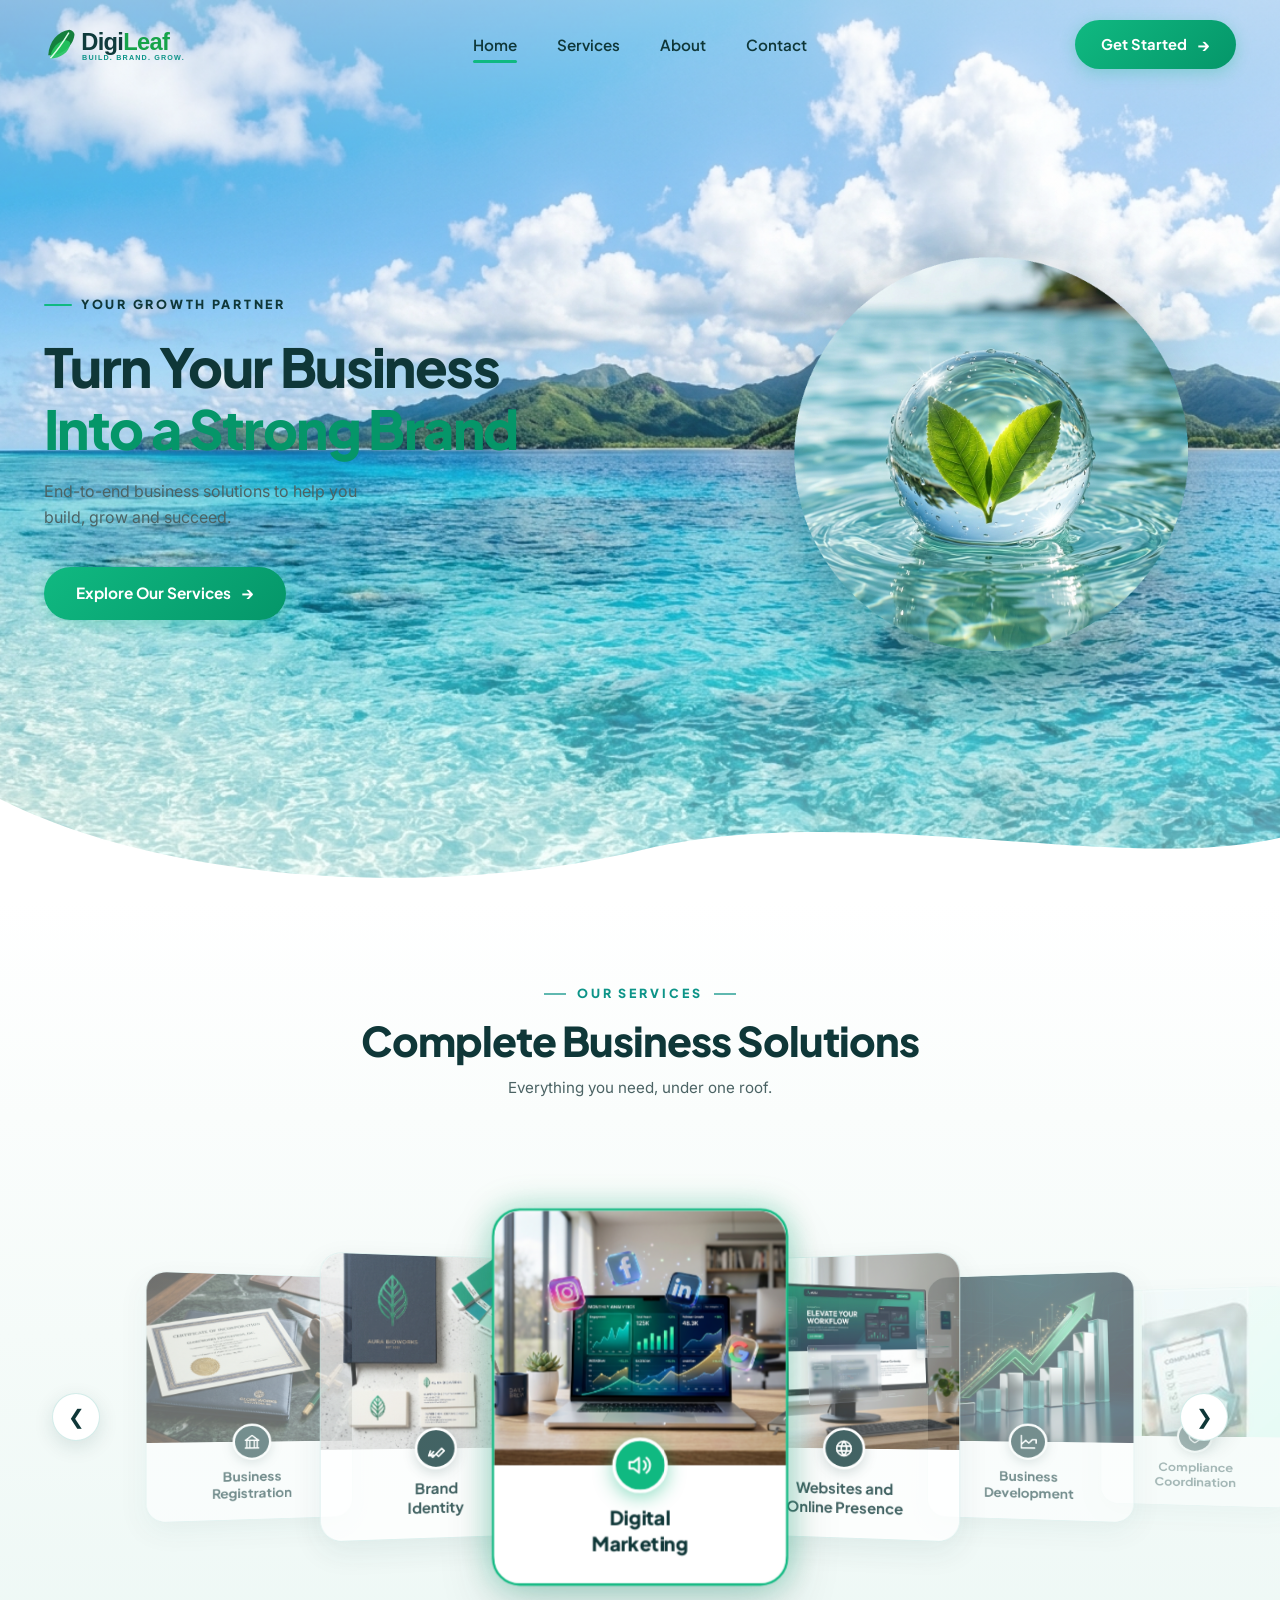
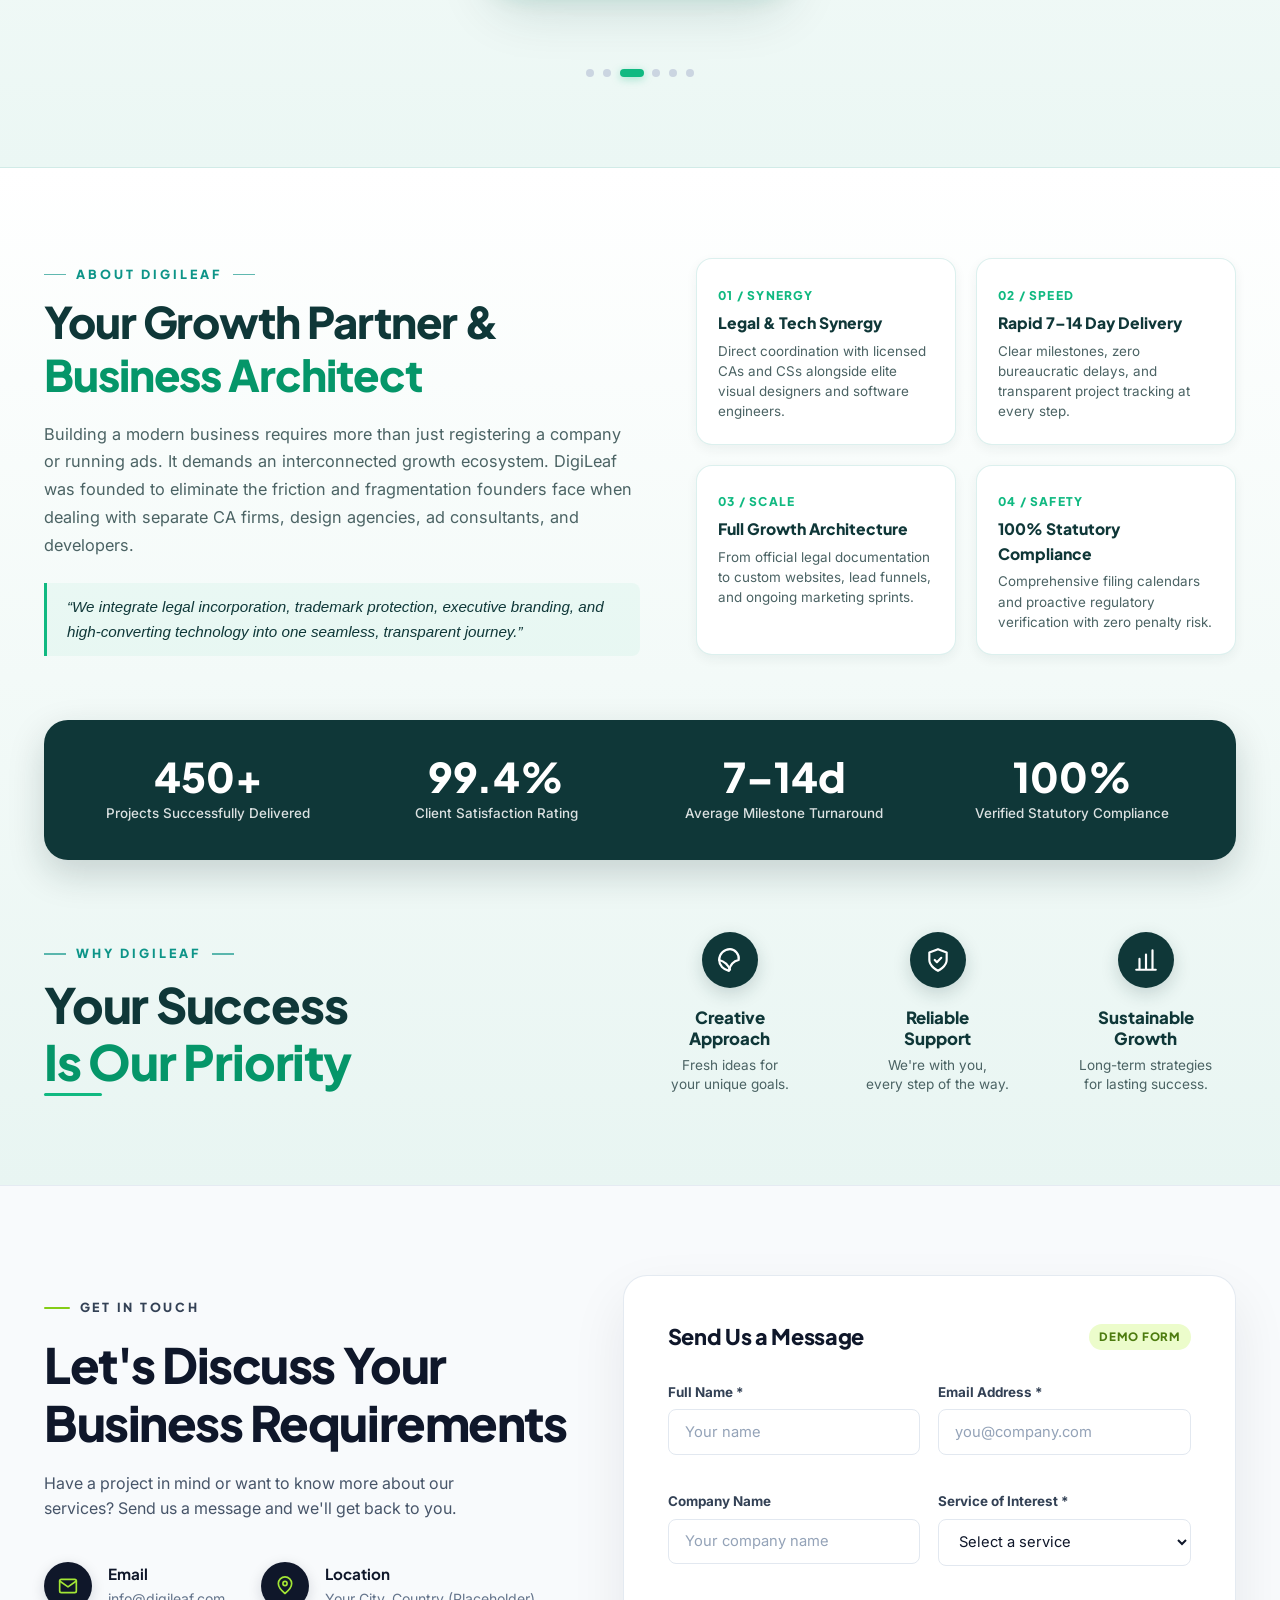
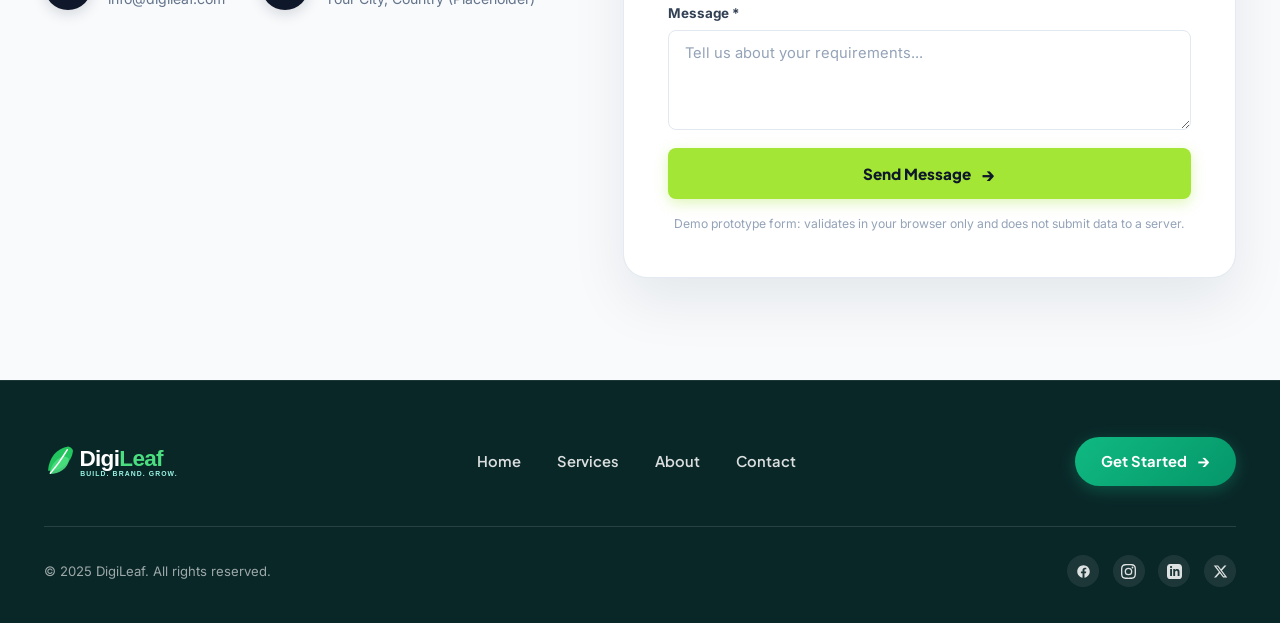
==== commit f00afb90: "feat: add dedicated Contact Us section from reference, enriched About Us section, and high-definitio" ====
--- a/index.html
+++ b/index.html
@@ -3,7 +3,7 @@
 <head>
   <meta charset="UTF-8">
   <meta name="viewport" content="width=device-width, initial-scale=1.0">
-  <meta name="description" content="DigiLeaf — Turn Your Business Into a Strong Brand. End-to-end business solutions to help you build, grow and succeed.">
+  <meta name="description" content="DigiLeaf — Turn Your Business Into a Strong Brand. End-to-end business solutions from registration and branding to websites and marketing.">
   <title>DigiLeaf | Turn Your Business Into a Strong Brand</title>
   <link rel="icon" type="image/svg+xml" href="assets/logo.svg">
   <link rel="preconnect" href="https://fonts.googleapis.com">
@@ -27,7 +27,9 @@
       --color-emerald: #10B981;
       --color-emerald-dark: #059669;
       --color-emerald-light: #34D399;
-      --color-mint: #C6F36B;
+      --color-lime: #A3E635;
+      --color-lime-dark: #65A30D;
+      --color-lime-light: #ECFCCB;
       --color-text-main: #0F3738;
       --color-text-muted: #4B6364;
       --color-text-light: #64748B;
@@ -37,7 +39,7 @@
       --font-body: 'Inter', -apple-system, BlinkMacSystemFont, sans-serif;
       --shadow-sm: 0 4px 12px rgba(15, 55, 56, 0.06);
       --shadow-md: 0 10px 25px rgba(15, 55, 56, 0.08);
-      --shadow-lg: 0 18px 45px rgba(15, 55, 56, 0.12);
+      --shadow-lg: 0 20px 48px rgba(15, 55, 56, 0.12);
       --shadow-glow: 0 0 32px rgba(16, 185, 129, 0.35);
       --radius-sm: 0.5rem;
       --radius-md: 1rem;
@@ -102,7 +104,7 @@
 
     .site-header.is-scrolled {
       position: fixed;
-      background: rgba(255, 255, 255, 0.94);
+      background: rgba(255, 255, 255, 0.95);
       backdrop-filter: blur(14px);
       -webkit-backdrop-filter: blur(14px);
       box-shadow: 0 4px 20px rgba(15, 55, 56, 0.07);
@@ -235,7 +237,7 @@
     .hero-overlay {
       position: absolute;
       inset: 0;
-      background: linear-gradient(180deg, rgba(255, 255, 255, 0.55) 0%, rgba(255, 255, 255, 0.15) 35%, rgba(255, 255, 255, 0) 65%, rgba(255, 255, 255, 0.4) 100%);
+      background: linear-gradient(180deg, rgba(255, 255, 255, 0.55) 0%, rgba(255, 255, 255, 0.15) 35%, rgba(255, 255, 255, 0) 65%, rgba(255, 255, 255, 0.45) 100%);
       pointer-events: none;
     }
 
@@ -337,7 +339,6 @@
       transform: scale(1.03);
     }
 
-    /* Water Ripple Effect beneath Orb */
     .orb-water-ripple {
       position: absolute;
       bottom: -6%;
@@ -361,7 +362,6 @@
       }
     }
 
-    /* Smooth Wave Curve Divider at bottom of Hero */
     .hero-wave-divider {
       position: absolute;
       bottom: -1px;
@@ -385,7 +385,7 @@
     }
 
     /* --------------------------------------------------------------------------
-       SERVICES SECTION & 3D COVERFLOW CAROUSEL
+       SERVICES SECTION & 3D COVERFLOW CAROUSEL (HIGH-DEF GRAPHICS)
        -------------------------------------------------------------------------- */
     .services-section {
       position: relative;
@@ -479,7 +479,7 @@
       background: var(--color-white);
       border-radius: var(--radius-lg);
       box-shadow: 0 12px 32px rgba(15, 55, 56, 0.09);
-      border: 1px solid rgba(13, 148, 136, 0.14);
+      border: 1px solid rgba(13, 148, 136, 0.16);
       overflow: visible;
       cursor: pointer;
       transform-origin: center center;
@@ -634,24 +634,135 @@
     }
 
     /* --------------------------------------------------------------------------
-       WHY DIGILEAF SECTION ("YOUR SUCCESS IS OUR PRIORITY")
+       ENRICHED ABOUT US SECTION & WHY DIGILEAF
        -------------------------------------------------------------------------- */
-    .why-section {
+    .about-section {
       position: relative;
-      padding-top: clamp(4rem, 6.5vw, 6rem);
+      padding-top: clamp(4.5rem, 7vw, 6.5rem);
       padding-bottom: clamp(4.5rem, 7vw, 6.5rem);
-      background: linear-gradient(90deg, #E8F5F2 0%, #EFF9F7 45%, #E5F3F0 100%);
+      background: linear-gradient(180deg, #FFFFFF 0%, #F3FAF8 50%, #E8F5F2 100%);
       overflow: hidden;
-      border-top: 1px solid rgba(13, 148, 136, 0.12);
-    }
-
-    /* Soft coastal background overlay on the left */
+      border-top: 1px solid rgba(13, 148, 136, 0.1);
+    }
+
+    .about-narrative-grid {
+      display: grid;
+      grid-template-columns: 1.05fr 0.95fr;
+      align-items: center;
+      gap: 3.5rem;
+      margin-bottom: 4rem;
+    }
+
+    .about-lead-title {
+      font-family: var(--font-heading);
+      font-size: clamp(2.2rem, 3.4vw, 2.9rem);
+      font-weight: 800;
+      color: var(--color-teal-dark);
+      line-height: 1.2;
+      letter-spacing: -0.025em;
+      margin-bottom: 1.25rem;
+    }
+
+    .about-lead-desc {
+      font-size: 1.02rem;
+      line-height: 1.7;
+      color: var(--color-text-muted);
+      margin-bottom: 1.5rem;
+    }
+
+    .about-story-quote {
+      border-left: 3.5px solid var(--color-emerald);
+      padding-left: 1.25rem;
+      font-size: 0.95rem;
+      color: var(--color-teal-dark);
+      font-style: italic;
+      line-height: 1.6;
+      background: rgba(16, 185, 129, 0.05);
+      padding-block: 0.75rem;
+      border-radius: 0 0.5rem 0.5rem 0;
+    }
+
+    .about-pillars-grid {
+      display: grid;
+      grid-template-columns: repeat(2, 1fr);
+      gap: 1.25rem;
+    }
+
+    .about-pillar-card {
+      background: var(--color-white);
+      padding: 1.4rem 1.3rem;
+      border-radius: var(--radius-md);
+      border: 1px solid rgba(13, 148, 136, 0.14);
+      box-shadow: var(--shadow-sm);
+      transition: var(--transition-smooth);
+    }
+
+    .about-pillar-card:hover {
+      transform: translateY(-3px);
+      box-shadow: var(--shadow-md);
+      border-color: var(--color-emerald);
+    }
+
+    .pillar-num {
+      display: inline-block;
+      font-family: var(--font-heading);
+      font-size: 0.75rem;
+      font-weight: 800;
+      color: var(--color-emerald);
+      letter-spacing: 0.1em;
+      margin-bottom: 0.35rem;
+    }
+
+    .pillar-heading {
+      font-family: var(--font-heading);
+      font-size: 0.98rem;
+      font-weight: 800;
+      color: var(--color-teal-dark);
+      margin-bottom: 0.35rem;
+    }
+
+    .pillar-body {
+      font-size: 0.84rem;
+      color: var(--color-text-muted);
+      line-height: 1.5;
+    }
+
+    /* Trust Metrics Strip */
+    .about-stats-strip {
+      background: var(--color-teal-dark);
+      border-radius: var(--radius-lg);
+      padding: 2.25rem 2rem;
+      display: grid;
+      grid-template-columns: repeat(4, 1fr);
+      gap: 1.5rem;
+      color: var(--color-white);
+      text-align: center;
+      margin-bottom: 4.5rem;
+      box-shadow: 0 14px 36px rgba(10, 39, 40, 0.18);
+    }
+
+    .stat-number {
+      font-family: var(--font-heading);
+      font-size: clamp(2rem, 3.2vw, 2.75rem);
+      font-weight: 800;
+      color: var(--color-mint);
+      line-height: 1;
+      margin-bottom: 0.4rem;
+    }
+
+    .stat-label {
+      font-size: 0.84rem;
+      color: rgba(255, 255, 255, 0.85);
+      font-weight: 500;
+    }
+
+    /* Why DigiLeaf 3 Features Row */
     .why-coast-bg {
       position: absolute;
-      top: 0;
+      bottom: 0;
       left: 0;
       width: clamp(260px, 35vw, 440px);
-      height: 100%;
+      height: 380px;
       background: url('assets/ref_crops/why_coast_ref.jpg') left center / cover no-repeat;
       opacity: 0.35;
       mix-blend-mode: multiply;
@@ -667,29 +778,6 @@
       gap: 3.5rem;
       position: relative;
       z-index: 10;
-    }
-
-    .why-eyebrow {
-      display: inline-flex;
-      align-items: center;
-      gap: 0.55rem;
-      font-family: var(--font-heading);
-      font-size: 0.78rem;
-      font-weight: 800;
-      letter-spacing: 0.22em;
-      color: var(--color-teal-subtle);
-      text-transform: uppercase;
-      margin-bottom: 1rem;
-    }
-
-    .why-eyebrow::before,
-    .why-eyebrow::after {
-      content: '';
-      display: inline-block;
-      width: 20px;
-      height: 1.5px;
-      background: var(--color-teal-subtle);
-      opacity: 0.65;
     }
 
     .why-title {
@@ -718,7 +806,6 @@
       border-radius: var(--radius-full);
     }
 
-    /* 3 Feature Pillars */
     .why-features-row {
       display: flex;
       align-items: flex-start;
@@ -774,6 +861,273 @@
       font-size: 0.85rem;
       color: var(--color-text-muted);
       line-height: 1.45;
+    }
+
+    /* --------------------------------------------------------------------------
+       DEDICATED CONTACT US SECTION (EXACT REFERENCE REPLICATION)
+       -------------------------------------------------------------------------- */
+    .contact-section {
+      position: relative;
+      padding-top: clamp(4.5rem, 7vw, 6.5rem);
+      padding-bottom: clamp(5rem, 8vw, 7.5rem);
+      background: #F8FAFC;
+      border-top: 1px solid rgba(226, 232, 240, 0.8);
+      overflow: hidden;
+    }
+
+    .contact-grid {
+      display: grid;
+      grid-template-columns: 0.92fr 1.08fr;
+      align-items: flex-start;
+      gap: 3.5rem;
+    }
+
+    .contact-left-content {
+      padding-top: 1rem;
+    }
+
+    .contact-eyebrow {
+      display: inline-flex;
+      align-items: center;
+      gap: 0.6rem;
+      font-family: var(--font-heading);
+      font-size: 0.78rem;
+      font-weight: 800;
+      letter-spacing: 0.22em;
+      color: #334155;
+      text-transform: uppercase;
+      margin-bottom: 1.15rem;
+    }
+
+    .contact-eyebrow-dash {
+      display: inline-block;
+      width: 26px;
+      height: 2.5px;
+      background: #84CC16;
+      border-radius: 2px;
+    }
+
+    .contact-heading {
+      font-family: var(--font-heading);
+      font-size: clamp(2.3rem, 3.8vw, 3.2rem);
+      font-weight: 800;
+      color: #0F172A;
+      line-height: 1.18;
+      letter-spacing: -0.03em;
+      margin-bottom: 1.25rem;
+    }
+
+    .contact-subtitle {
+      font-size: 1rem;
+      line-height: 1.6;
+      color: #475569;
+      max-width: 440px;
+      margin-bottom: 2.5rem;
+    }
+
+    .contact-info-list {
+      display: flex;
+      flex-wrap: wrap;
+      align-items: center;
+      gap: 2.25rem;
+    }
+
+    .contact-info-card {
+      display: flex;
+      align-items: center;
+      gap: 1rem;
+    }
+
+    .contact-icon-bubble {
+      width: 48px;
+      height: 48px;
+      border-radius: 50%;
+      background: #0F172A;
+      display: flex;
+      align-items: center;
+      justify-content: center;
+      color: #A3E635;
+      flex-shrink: 0;
+      box-shadow: 0 4px 14px rgba(15, 23, 42, 0.15);
+      transition: var(--transition-smooth);
+    }
+
+    .contact-icon-bubble svg {
+      width: 20px;
+      height: 20px;
+      stroke: #A3E635;
+      stroke-width: 2;
+    }
+
+    .contact-info-card:hover .contact-icon-bubble {
+      background: #10B981;
+      transform: translateY(-2px);
+    }
+
+    .contact-info-card:hover .contact-icon-bubble svg {
+      stroke: #FFFFFF;
+    }
+
+    .contact-info-title {
+      font-family: var(--font-heading);
+      font-size: 0.95rem;
+      font-weight: 700;
+      color: #0F172A;
+      margin-bottom: 0.15rem;
+    }
+
+    .contact-info-value {
+      font-size: 0.88rem;
+      color: #64748B;
+    }
+
+    .contact-info-value a:hover {
+      color: #0F172A;
+      text-decoration: underline;
+    }
+
+    /* The White Form Card */
+    .contact-form-card {
+      background: var(--color-white);
+      border-radius: var(--radius-lg);
+      padding: clamp(2rem, 3.5vw, 2.75rem);
+      box-shadow: 0 24px 55px rgba(15, 23, 42, 0.08);
+      border: 1px solid rgba(226, 232, 240, 0.9);
+      position: relative;
+    }
+
+    .form-header-row {
+      display: flex;
+      align-items: center;
+      justify-content: space-between;
+      margin-bottom: 1.75rem;
+    }
+
+    .form-card-title {
+      font-family: var(--font-heading);
+      font-size: 1.35rem;
+      font-weight: 800;
+      color: #0F172A;
+      letter-spacing: -0.015em;
+    }
+
+    .demo-form-badge {
+      display: inline-block;
+      background: #ECFCCB;
+      color: #4D7C0F;
+      font-family: var(--font-heading);
+      font-size: 0.72rem;
+      font-weight: 800;
+      letter-spacing: 0.06em;
+      padding: 0.28rem 0.65rem;
+      border-radius: var(--radius-full);
+      text-transform: uppercase;
+    }
+
+    .form-grid-2col {
+      display: grid;
+      grid-template-columns: repeat(2, 1fr);
+      gap: 1.15rem;
+      margin-bottom: 1.15rem;
+    }
+
+    .contact-field-group {
+      display: flex;
+      flex-direction: column;
+      gap: 0.4rem;
+      margin-bottom: 1.15rem;
+    }
+
+    .contact-field-group label {
+      font-size: 0.84rem;
+      font-weight: 700;
+      color: #334155;
+    }
+
+    .contact-field-group input,
+    .contact-field-group select,
+    .contact-field-group textarea {
+      width: 100%;
+      padding: 0.8rem 1rem;
+      border: 1px solid #E2E8F0;
+      border-radius: var(--radius-sm);
+      font-family: inherit;
+      font-size: 0.92rem;
+      color: #0F172A;
+      background: #FFFFFF;
+      transition: all 0.2s ease;
+    }
+
+    .contact-field-group input::placeholder,
+    .contact-field-group textarea::placeholder {
+      color: #94A3B8;
+    }
+
+    .contact-field-group select {
+      cursor: pointer;
+      appearance: auto;
+    }
+
+    .contact-field-group input:focus,
+    .contact-field-group select:focus,
+    .contact-field-group textarea:focus {
+      outline: none;
+      border-color: #84CC16;
+      box-shadow: 0 0 0 3px rgba(132, 204, 22, 0.2);
+    }
+
+    .btn-send-message {
+      width: 100%;
+      padding: 0.9rem;
+      background: #A3E635;
+      color: #0F172A;
+      font-family: var(--font-heading);
+      font-size: 0.95rem;
+      font-weight: 800;
+      border-radius: var(--radius-sm);
+      display: inline-flex;
+      align-items: center;
+      justify-content: center;
+      gap: 0.6rem;
+      cursor: pointer;
+      box-shadow: 0 4px 14px rgba(163, 230, 53, 0.35);
+      transition: var(--transition-smooth);
+    }
+
+    .btn-send-message:hover {
+      background: #84CC16;
+      transform: translateY(-2px);
+      box-shadow: 0 6px 20px rgba(132, 204, 22, 0.45);
+    }
+
+    .btn-send-message .arrow {
+      font-size: 1.1rem;
+      transition: transform 0.25s ease;
+    }
+
+    .btn-send-message:hover .arrow {
+      transform: translateX(4px);
+    }
+
+    .form-disclaimer-note {
+      text-align: center;
+      font-size: 0.76rem;
+      color: #94A3B8;
+      margin-top: 1rem;
+      line-height: 1.45;
+    }
+
+    .form-success-banner {
+      display: none;
+      margin-top: 1.25rem;
+      background: #ECFCCB;
+      border: 1px solid #BEF264;
+      border-radius: var(--radius-sm);
+      padding: 0.85rem 1rem;
+      text-align: center;
+      color: #365314;
+      font-size: 0.9rem;
+      font-weight: 700;
     }
 
     /* --------------------------------------------------------------------------
@@ -961,36 +1315,6 @@
       flex-shrink: 0;
     }
 
-    .modal-form-group {
-      margin-bottom: 1rem;
-    }
-
-    .modal-form-group label {
-      display: block;
-      font-size: 0.82rem;
-      font-weight: 700;
-      color: var(--color-teal-dark);
-      margin-bottom: 0.35rem;
-    }
-
-    .modal-form-group input,
-    .modal-form-group textarea {
-      width: 100%;
-      padding: 0.7rem 0.95rem;
-      border: 1px solid #CBD5E1;
-      border-radius: var(--radius-sm);
-      font-family: inherit;
-      font-size: 0.9rem;
-      transition: border-color 0.2s ease;
-    }
-
-    .modal-form-group input:focus,
-    .modal-form-group textarea:focus {
-      outline: none;
-      border-color: var(--color-emerald);
-      box-shadow: 0 0 0 3px rgba(16, 185, 129, 0.15);
-    }
-
     /* --------------------------------------------------------------------------
        RESPONSIVE DESIGN BREAKPOINTS
        -------------------------------------------------------------------------- */
@@ -1017,6 +1341,21 @@
         width: clamp(260px, 45vw, 360px);
       }
 
+      .about-narrative-grid {
+        grid-template-columns: 1fr;
+        gap: 2.5rem;
+      }
+
+      .about-stats-strip {
+        grid-template-columns: repeat(2, 1fr);
+        gap: 2rem;
+      }
+
+      .contact-grid {
+        grid-template-columns: 1fr;
+        gap: 3rem;
+      }
+
       .why-grid {
         grid-template-columns: 1fr;
         text-align: center;
@@ -1046,6 +1385,15 @@
 
       .carousel-stage {
         min-height: 440px;
+      }
+
+      .form-grid-2col {
+        grid-template-columns: 1fr;
+        gap: 0;
+      }
+
+      .about-pillars-grid {
+        grid-template-columns: 1fr;
       }
 
       .why-features-row {
@@ -1079,16 +1427,16 @@
         <ul class="nav-menu">
           <li class="nav-item"><a href="#home" class="is-active">Home</a></li>
           <li class="nav-item"><a href="#services">Services</a></li>
-          <li class="nav-item"><a href="#why-digileaf">About</a></li>
-          <li class="nav-item"><a href="#contact" data-open-modal="contact">Contact</a></li>
+          <li class="nav-item"><a href="#about">About</a></li>
+          <li class="nav-item"><a href="#contact">Contact</a></li>
         </ul>
       </nav>
 
       <div class="header-actions">
-        <button type="button" class="btn-pill-emerald" data-open-modal="contact">
+        <a href="#contact" class="btn-pill-emerald">
           <span>Get Started</span>
           <span class="arrow-icon" aria-hidden="true">&rarr;</span>
-        </button>
+        </a>
 
         <button type="button" class="mobile-menu-toggle" id="mobile-menu-toggle" aria-label="Toggle navigation menu">
           <span></span>
@@ -1145,7 +1493,7 @@
       </div>
     </section>
 
-    <!-- 3. SERVICES SECTION: 3D COVERFLOW CAROUSEL -->
+    <!-- 3. SERVICES SECTION: 3D COVERFLOW CAROUSEL WITH ULTRA-HD IMAGERY -->
     <section class="services-section" id="services" aria-labelledby="services-heading">
       <div class="container">
         <div class="section-header">
@@ -1163,10 +1511,10 @@
           <div class="carousel-stage" id="carousel-stage">
             <div class="carousel-track" id="carousel-track">
 
-              <!-- Card 1: Business Registration -->
+              <!-- Card 1: Business Registration (Ultra-HD Image) -->
               <article class="service-card" data-index="0" data-service-id="registration">
                 <div class="card-artwork-box">
-                  <img src="assets/ref_crops/hd_card_1_registration.jpg" alt="Business Registration legal documents and official certificate" class="card-artwork-img" loading="lazy">
+                  <img src="assets/services/service_1_registration.jpg" alt="Business Registration legal documents and gold seal certificate" class="card-artwork-img" loading="lazy" width="800" height="600">
                 </div>
                 <div class="card-badge-circle" aria-hidden="true">
                   <!-- Legal Building Icon -->
@@ -1177,10 +1525,10 @@
                 </div>
               </article>
 
-              <!-- Card 2: Brand Identity -->
+              <!-- Card 2: Brand Identity (Ultra-HD Image) -->
               <article class="service-card" data-index="1" data-service-id="branding">
                 <div class="card-artwork-box">
-                  <img src="assets/ref_crops/hd_card_2_branding.jpg" alt="Brand Identity premium notebook and color palette" class="card-artwork-img" loading="lazy">
+                  <img src="assets/services/service_2_branding.jpg" alt="Brand Identity premium notebook, color swatch fan and stationery" class="card-artwork-img" loading="lazy" width="800" height="600">
                 </div>
                 <div class="card-badge-circle" aria-hidden="true">
                   <!-- Fountain Pen Icon -->
@@ -1191,10 +1539,10 @@
                 </div>
               </article>
 
-              <!-- Card 3: Digital Marketing (Center Highlighted Card) -->
+              <!-- Card 3: Digital Marketing (Center Highlighted Card, Ultra-HD Image) -->
               <article class="service-card is-active" data-index="2" data-service-id="marketing">
                 <div class="card-artwork-box">
-                  <img src="assets/ref_crops/hd_card_3_marketing.jpg" alt="Digital Marketing laptop with analytics dashboard and floating social badges" class="card-artwork-img" loading="lazy">
+                  <img src="assets/services/service_3_marketing.jpg" alt="Digital Marketing laptop with analytics dashboard and floating social badges" class="card-artwork-img" loading="lazy" width="800" height="600">
                 </div>
                 <div class="card-badge-circle" aria-hidden="true">
                   <!-- Megaphone Icon -->
@@ -1205,10 +1553,10 @@
                 </div>
               </article>
 
-              <!-- Card 4: Websites and Online Presence -->
+              <!-- Card 4: Websites and Online Presence (Ultra-HD Image) -->
               <article class="service-card" data-index="3" data-service-id="websites">
                 <div class="card-artwork-box">
-                  <img src="assets/ref_crops/hd_card_4_websites.jpg" alt="Websites and Online Presence monitor and mobile interface" class="card-artwork-img" loading="lazy">
+                  <img src="assets/services/service_4_websites.jpg" alt="Websites and Online Presence monitor and mobile interface" class="card-artwork-img" loading="lazy" width="800" height="600">
                 </div>
                 <div class="card-badge-circle" aria-hidden="true">
                   <!-- Globe / Web Icon -->
@@ -1219,10 +1567,10 @@
                 </div>
               </article>
 
-              <!-- Card 5: Business Development -->
+              <!-- Card 5: Business Development (Ultra-HD Image) -->
               <article class="service-card" data-index="4" data-service-id="bizdev">
                 <div class="card-artwork-box">
-                  <img src="assets/ref_crops/hd_card_5_bizdev.jpg" alt="Business Development upward trending green growth arrow" class="card-artwork-img" loading="lazy">
+                  <img src="assets/services/service_5_bizdev.jpg" alt="Business Development upward trending green growth arrow" class="card-artwork-img" loading="lazy" width="800" height="600">
                 </div>
                 <div class="card-badge-circle" aria-hidden="true">
                   <!-- Chart / Trending Up Icon -->
@@ -1233,10 +1581,10 @@
                 </div>
               </article>
 
-              <!-- Card 6: Compliance Coordination -->
+              <!-- Card 6: Compliance Coordination (Ultra-HD Image) -->
               <article class="service-card" data-index="5" data-service-id="compliance">
                 <div class="card-artwork-box">
-                  <img src="assets/ref_crops/hd_card_6_compliance.jpg" alt="Compliance Coordination checklist with verified shield" class="card-artwork-img" loading="lazy">
+                  <img src="assets/services/service_6_compliance.jpg" alt="Compliance Coordination checklist with verified shield" class="card-artwork-img" loading="lazy" width="800" height="600">
                 </div>
                 <div class="card-badge-circle" aria-hidden="true">
                   <!-- Shield Check Icon -->
@@ -1267,57 +1615,225 @@
       </div>
     </section>
 
-    <!-- 4. WHY DIGILEAF SECTION ("YOUR SUCCESS IS OUR PRIORITY") -->
-    <section class="why-section" id="why-digileaf" aria-labelledby="why-heading">
-      <div class="why-coast-bg" aria-hidden="true"></div>
-
-      <div class="container why-grid">
-        <!-- Left Title Column -->
-        <div class="why-title-column">
-          <div class="why-eyebrow">WHY DIGILEAF</div>
-          <h2 class="why-title" id="why-heading">
-            Your Success<br>
-            <span class="why-title-highlight">Is Our Priority</span>
-          </h2>
-        </div>
-
-        <!-- Right 3 Pillars Column -->
-        <div class="why-features-row">
-          <!-- Pillar 1 -->
-          <div class="why-feature-item">
-            <div class="feature-icon-badge" aria-hidden="true">
-              <!-- Leaf Icon -->
-              <svg viewBox="0 0 24 24" fill="none"><path d="M12 2C6.5 2 2 6.5 2 12c0 5 4 9 9 10 1-5 4-9 9-10 1-5-3.5-10-8-10Z" stroke-linecap="round" stroke-linejoin="round"/><path d="M2 12c4 1 8 4 10 9" stroke-linecap="round" stroke-linejoin="round"/></svg>
+    <!-- 4. ENRICHED ABOUT US SECTION & WHY DIGILEAF -->
+    <section class="about-section" id="about" aria-labelledby="about-heading">
+      <div class="container">
+
+        <!-- Narrative & Pillars Grid -->
+        <div class="about-narrative-grid">
+          <div>
+            <div class="section-eyebrow">ABOUT DIGILEAF</div>
+            <h2 class="about-lead-title" id="about-heading">
+              Your Growth Partner &amp;<br>
+              <span class="hero-title-highlight">Business Architect</span>
+            </h2>
+            <p class="about-lead-desc">
+              Building a modern business requires more than just registering a company or running ads. It demands an interconnected growth ecosystem. DigiLeaf was founded to eliminate the friction and fragmentation founders face when dealing with separate CA firms, design agencies, ad consultants, and developers.
+            </p>
+            <div class="about-story-quote">
+              &ldquo;We integrate legal incorporation, trademark protection, executive branding, and high-converting technology into one seamless, transparent journey.&rdquo;
             </div>
-            <h3 class="feature-title">Creative<br>Approach</h3>
-            <p class="feature-desc">Fresh ideas for<br>your unique goals.</p>
           </div>
 
-          <!-- Pillar 2 -->
-          <div class="why-feature-item">
-            <div class="feature-icon-badge" aria-hidden="true">
-              <!-- Shield Checkmark Icon -->
-              <svg viewBox="0 0 24 24" fill="none"><path d="M12 22s8-4 8-10V5l-8-3-8 3v7c0 6 8 10 8 10Zm-3-10l2 2 4-4" stroke-linecap="round" stroke-linejoin="round"/></svg>
+          <!-- 4 Pillars of Excellence -->
+          <div class="about-pillars-grid">
+            <div class="about-pillar-card">
+              <span class="pillar-num">01 / SYNERGY</span>
+              <h3 class="pillar-heading">Legal &amp; Tech Synergy</h3>
+              <p class="pillar-body">Direct coordination with licensed CAs and CSs alongside elite visual designers and software engineers.</p>
             </div>
-            <h3 class="feature-title">Reliable<br>Support</h3>
-            <p class="feature-desc">We're with you,<br>every step of the way.</p>
-          </div>
-
-          <!-- Pillar 3 -->
-          <div class="why-feature-item">
-            <div class="feature-icon-badge" aria-hidden="true">
-              <!-- Sustainable Growth Bar Chart Icon -->
-              <svg viewBox="0 0 24 24" fill="none"><path d="M3 21h18M6 21V11M12 21V7M18 21V3" stroke-linecap="round" stroke-linejoin="round"/></svg>
+            <div class="about-pillar-card">
+              <span class="pillar-num">02 / SPEED</span>
+              <h3 class="pillar-heading">Rapid 7–14 Day Delivery</h3>
+              <p class="pillar-body">Clear milestones, zero bureaucratic delays, and transparent project tracking at every step.</p>
             </div>
-            <h3 class="feature-title">Sustainable<br>Growth</h3>
-            <p class="feature-desc">Long-term strategies<br>for lasting success.</p>
+            <div class="about-pillar-card">
+              <span class="pillar-num">03 / SCALE</span>
+              <h3 class="pillar-heading">Full Growth Architecture</h3>
+              <p class="pillar-body">From official legal documentation to custom websites, lead funnels, and ongoing marketing sprints.</p>
+            </div>
+            <div class="about-pillar-card">
+              <span class="pillar-num">04 / SAFETY</span>
+              <h3 class="pillar-heading">100% Statutory Compliance</h3>
+              <p class="pillar-body">Comprehensive filing calendars and proactive regulatory verification with zero penalty risk.</p>
+            </div>
           </div>
         </div>
+
+        <!-- Trust Metrics Counter Strip -->
+        <div class="about-stats-strip">
+          <div>
+            <div class="stat-number">450+</div>
+            <div class="stat-label">Projects Successfully Delivered</div>
+          </div>
+          <div>
+            <div class="stat-number">99.4%</div>
+            <div class="stat-label">Client Satisfaction Rating</div>
+          </div>
+          <div>
+            <div class="stat-number">7–14d</div>
+            <div class="stat-label">Average Milestone Turnaround</div>
+          </div>
+          <div>
+            <div class="stat-number">100%</div>
+            <div class="stat-label">Verified Statutory Compliance</div>
+          </div>
+        </div>
+
+        <!-- Why DigiLeaf 3 Features Sub-row -->
+        <div class="why-grid">
+          <div>
+            <div class="section-eyebrow">WHY DIGILEAF</div>
+            <h3 class="why-title">
+              Your Success<br>
+              <span class="why-title-highlight">Is Our Priority</span>
+            </h3>
+          </div>
+
+          <div class="why-features-row">
+            <!-- Pillar 1 -->
+            <div class="why-feature-item">
+              <div class="feature-icon-badge" aria-hidden="true">
+                <svg viewBox="0 0 24 24" fill="none"><path d="M12 2C6.5 2 2 6.5 2 12c0 5 4 9 9 10 1-5 4-9 9-10 1-5-3.5-10-8-10Z" stroke-linecap="round" stroke-linejoin="round"/><path d="M2 12c4 1 8 4 10 9" stroke-linecap="round" stroke-linejoin="round"/></svg>
+              </div>
+              <h4 class="feature-title">Creative<br>Approach</h4>
+              <p class="feature-desc">Fresh ideas for<br>your unique goals.</p>
+            </div>
+
+            <!-- Pillar 2 -->
+            <div class="why-feature-item">
+              <div class="feature-icon-badge" aria-hidden="true">
+                <svg viewBox="0 0 24 24" fill="none"><path d="M12 22s8-4 8-10V5l-8-3-8 3v7c0 6 8 10 8 10Zm-3-10l2 2 4-4" stroke-linecap="round" stroke-linejoin="round"/></svg>
+              </div>
+              <h4 class="feature-title">Reliable<br>Support</h4>
+              <p class="feature-desc">We're with you,<br>every step of the way.</p>
+            </div>
+
+            <!-- Pillar 3 -->
+            <div class="why-feature-item">
+              <div class="feature-icon-badge" aria-hidden="true">
+                <svg viewBox="0 0 24 24" fill="none"><path d="M3 21h18M6 21V11M12 21V7M18 21V3" stroke-linecap="round" stroke-linejoin="round"/></svg>
+              </div>
+              <h4 class="feature-title">Sustainable<br>Growth</h4>
+              <p class="feature-desc">Long-term strategies<br>for lasting success.</p>
+            </div>
+          </div>
+        </div>
+
+      </div>
+    </section>
+
+    <!-- 5. DEDICATED CONTACT US SECTION (EXACT REFERENCE DESIGN) -->
+    <section class="contact-section" id="contact" aria-labelledby="contact-heading">
+      <div class="container contact-grid">
+
+        <!-- Left Column: Contact Copy & Info Items -->
+        <div class="contact-left-content">
+          <div class="contact-eyebrow">
+            <span class="contact-eyebrow-dash" aria-hidden="true"></span>
+            <span>GET IN TOUCH</span>
+          </div>
+
+          <h2 class="contact-heading" id="contact-heading">
+            Let's Discuss Your<br>Business Requirements
+          </h2>
+
+          <p class="contact-subtitle">
+            Have a project in mind or want to know more about our services? Send us a message and we'll get back to you.
+          </p>
+
+          <div class="contact-info-list">
+            <!-- Email Item -->
+            <div class="contact-info-card">
+              <div class="contact-icon-bubble" aria-hidden="true">
+                <!-- Envelope Icon -->
+                <svg viewBox="0 0 24 24" fill="none"><path d="M4 4h16c1.1 0 2 .9 2 2v12c0 1.1-.9 2-2 2H4c-1.1 0-2-.9-2-2V6c0-1.1.9-2 2-2Z" stroke-linecap="round" stroke-linejoin="round"/><path d="m22 6-10 7L2 6" stroke-linecap="round" stroke-linejoin="round"/></svg>
+              </div>
+              <div>
+                <div class="contact-info-title">Email</div>
+                <div class="contact-info-value">
+                  <a href="mailto:info@digileaf.com">info@digileaf.com</a>
+                </div>
+              </div>
+            </div>
+
+            <!-- Location Item -->
+            <div class="contact-info-card">
+              <div class="contact-icon-bubble" aria-hidden="true">
+                <!-- Location Pin Icon -->
+                <svg viewBox="0 0 24 24" fill="none"><path d="M12 21s-8-6.5-8-12a8 8 0 0 1 16 0c0 5.5-8 12-8 12Z" stroke-linecap="round" stroke-linejoin="round"/><circle cx="12" cy="9" r="2.5"/></svg>
+              </div>
+              <div>
+                <div class="contact-info-title">Location</div>
+                <div class="contact-info-value">Your City, Country (Placeholder)</div>
+              </div>
+            </div>
+          </div>
+        </div>
+
+        <!-- Right Column: Send Us a Message Card -->
+        <div class="contact-form-card">
+          <div class="form-header-row">
+            <h3 class="form-card-title">Send Us a Message</h3>
+            <span class="demo-form-badge">DEMO FORM</span>
+          </div>
+
+          <form id="contact-page-form">
+            <div class="form-grid-2col">
+              <div class="contact-field-group">
+                <label for="contact-name">Full Name *</label>
+                <input type="text" id="contact-name" required placeholder="Your name">
+              </div>
+              <div class="contact-field-group">
+                <label for="contact-email">Email Address *</label>
+                <input type="email" id="contact-email" required placeholder="you@company.com">
+              </div>
+            </div>
+
+            <div class="form-grid-2col">
+              <div class="contact-field-group">
+                <label for="contact-company">Company Name</label>
+                <input type="text" id="contact-company" placeholder="Your company name">
+              </div>
+              <div class="contact-field-group">
+                <label for="contact-service">Service of Interest *</label>
+                <select id="contact-service" required>
+                  <option value="" disabled selected>Select a service</option>
+                  <option value="Business Registration">Business Registration (LLP, Pvt Ltd, OPC)</option>
+                  <option value="Brand Identity">Brand Identity &amp; Design</option>
+                  <option value="Digital Marketing">Digital Marketing &amp; Growth</option>
+                  <option value="Websites and Online Presence">Websites and Online Presence</option>
+                  <option value="Business Development">Business Development &amp; Advisory</option>
+                  <option value="Compliance Coordination">Compliance Coordination &amp; Audit</option>
+                </select>
+              </div>
+            </div>
+
+            <div class="contact-field-group">
+              <label for="contact-message">Message *</label>
+              <textarea id="contact-message" rows="4" required placeholder="Tell us about your requirements..."></textarea>
+            </div>
+
+            <button type="submit" class="btn-send-message">
+              <span>Send Message</span>
+              <span class="arrow" aria-hidden="true">&rarr;</span>
+            </button>
+
+            <p class="form-disclaimer-note">
+              Demo prototype form: validates in your browser only and does not submit data to a server.
+            </p>
+
+            <div class="form-success-banner" id="contact-success-banner">
+              &check; Thank you! We received your message and will respond within 2 hours.
+            </div>
+          </form>
+        </div>
+
       </div>
     </section>
   </main>
 
-  <!-- 5. DARK TEAL EXECUTIVE FOOTER -->
+  <!-- 6. DARK TEAL EXECUTIVE FOOTER -->
   <footer class="site-footer">
     <div class="container">
       <div class="footer-top-row">
@@ -1328,14 +1844,14 @@
         <ul class="footer-nav">
           <li><a href="#home">Home</a></li>
           <li><a href="#services">Services</a></li>
-          <li><a href="#why-digileaf">About</a></li>
-          <li><a href="#contact" data-open-modal="contact">Contact</a></li>
+          <li><a href="#about">About</a></li>
+          <li><a href="#contact">Contact</a></li>
         </ul>
 
-        <button type="button" class="btn-pill-emerald" data-open-modal="contact">
+        <a href="#contact" class="btn-pill-emerald">
           <span>Get Started</span>
           <span class="arrow-icon" aria-hidden="true">&rarr;</span>
-        </button>
+        </a>
       </div>
 
       <div class="footer-bottom-row">
@@ -1359,7 +1875,7 @@
     </div>
   </footer>
 
-  <!-- 6. SERVICE DETAIL & CONTACT MODAL -->
+  <!-- 7. SERVICE DETAIL MODAL (WHEN A CARD IS CLICKED) -->
   <div class="modal-backdrop" id="service-modal" aria-hidden="true" role="dialog" aria-modal="true">
     <div class="modal-card">
       <div class="modal-header">
@@ -1394,46 +1910,46 @@
           </div>
         </div>
 
-        <!-- Quick Enquiry Form -->
-        <form id="enquiry-form">
-          <input type="hidden" id="form-service-name" value="Digital Marketing">
-          <div class="modal-form-group">
-            <label for="client-name">Your Full Name</label>
-            <input type="text" id="client-name" required placeholder="John Doe">
-          </div>
-          <div class="modal-form-group">
-            <label for="client-email">Email or WhatsApp Number</label>
-            <input type="text" id="client-email" required placeholder="john@company.com / +91 98765 43210">
-          </div>
-          <div class="modal-form-group">
-            <label for="client-notes">Project Requirements (Optional)</label>
-            <textarea id="client-notes" rows="2" placeholder="Tell us about your goals..."></textarea>
-          </div>
-          <button type="submit" class="btn-pill-emerald" style="width:100%; justify-content:center; padding:0.85rem;">
-            <span>Submit Enquiry</span>
-            <span class="arrow-icon" aria-hidden="true">&rarr;</span>
-          </button>
-          <div id="form-feedback" style="display:none; text-align:center; padding-top:0.75rem; color:#15803D; font-weight:700; font-size:0.88rem;">
-            &check; Thank you! Our executive team will reach out within 2 hours.
-          </div>
-        </form>
+        <a href="#contact" class="btn-pill-emerald" id="modal-enquire-cta" style="width:100%; justify-content:center; padding:0.85rem;">
+          <span>Proceed to Enquiry Form</span>
+          <span class="arrow-icon" aria-hidden="true">&rarr;</span>
+        </a>
       </div>
     </div>
   </div>
 
-  <!-- JAVASCRIPT: 3D COVERFLOW ENGINE & MODAL LOGIC -->
+  <!-- JAVASCRIPT: NAVIGATION, 3D COVERFLOW & FORM LOGIC -->
   <script>
     (() => {
       'use strict';
 
-      // 1. Sticky Header On Scroll
+      // 1. Sticky Header & Active Nav Spy
       const header = document.getElementById('site-header');
+      const navLinks = Array.from(document.querySelectorAll('.nav-menu a'));
+      const sections = ['home', 'services', 'about', 'contact'].map(id => document.getElementById(id)).filter(Boolean);
+
       window.addEventListener('scroll', () => {
+        // Sticky Header toggle
         if (window.scrollY > 30) {
           header.classList.add('is-scrolled');
         } else {
           header.classList.remove('is-scrolled');
         }
+
+        // Active link spy
+        let currentSectionId = 'home';
+        const scrollPosition = window.scrollY + 120;
+
+        sections.forEach(sec => {
+          if (sec.offsetTop <= scrollPosition) {
+            currentSectionId = sec.getAttribute('id');
+          }
+        });
+
+        navLinks.forEach(link => {
+          const href = link.getAttribute('href')?.replace('#', '');
+          link.classList.toggle('is-active', href === currentSectionId);
+        });
       }, { passive: true });
 
       // 2. Services Data for Modal
@@ -1520,7 +2036,7 @@
       const nextBtn = document.getElementById('carousel-next-btn');
       const totalCards = cards.length;
 
-      let activeIndex = 2; // Default to Digital Marketing (center card in image)
+      let activeIndex = 2; // Default to Digital Marketing (center active card)
 
       function updateCoverflow() {
         const isMobile = window.innerWidth < 768;
@@ -1640,16 +2156,13 @@
       const modalDesc = document.getElementById('modal-service-desc');
       const modalTurn = document.getElementById('modal-turnaround');
       const modalList = document.getElementById('modal-deliverables');
-      const formServiceInput = document.getElementById('form-service-name');
-      const enquiryForm = document.getElementById('enquiry-form');
-      const formFeedback = document.getElementById('form-feedback');
+      const modalEnquireCta = document.getElementById('modal-enquire-cta');
 
       function openServiceModal(index) {
         const data = servicesData[index] || servicesData[2];
         modalTitle.textContent = data.title;
         modalDesc.textContent = data.desc;
         modalTurn.textContent = data.turn;
-        formServiceInput.value = data.title;
 
         modalList.innerHTML = data.deliverables
           .map(item => `<li><span class="check-icon">&#10003;</span> ${item}</li>`)
@@ -1658,6 +2171,17 @@
         modal.classList.add('is-open');
         modal.setAttribute('aria-hidden', 'false');
         document.body.style.overflow = 'hidden';
+
+        // Select the respective service in the contact form
+        const serviceSelect = document.getElementById('contact-service');
+        if (serviceSelect) {
+          for (let opt of serviceSelect.options) {
+            if (opt.value.toLowerCase().includes(data.title.toLowerCase().split(' ')[0])) {
+              serviceSelect.value = opt.value;
+              break;
+            }
+          }
+        }
       }
 
       function closeModal() {
@@ -1671,6 +2195,12 @@
       modal.addEventListener('click', (e) => {
         if (e.target === modal) closeModal();
       });
+
+      if (modalEnquireCta) {
+        modalEnquireCta.addEventListener('click', () => {
+          closeModal();
+        });
+      }
 
       window.addEventListener('keydown', (e) => {
         if (e.key === 'Escape' && modal.classList.contains('is-open')) {
@@ -1678,24 +2208,45 @@
         }
       });
 
-      // Open Modal buttons
-      document.querySelectorAll('[data-open-modal="contact"]').forEach(btn => {
-        btn.addEventListener('click', (e) => {
+      // 5. Contact Form Interaction (from image reference)
+      const contactForm = document.getElementById('contact-page-form');
+      const successBanner = document.getElementById('contact-success-banner');
+
+      if (contactForm) {
+        contactForm.addEventListener('submit', (e) => {
           e.preventDefault();
-          openServiceModal(2); // default to digital marketing
+          successBanner.style.display = 'block';
+          contactForm.reset();
+
+          setTimeout(() => {
+            successBanner.style.display = 'none';
+          }, 4500);
         });
-      });
-
-      // Form submission mock
-      if (enquiryForm) {
-        enquiryForm.addEventListener('submit', (e) => {
-          e.preventDefault();
-          formFeedback.style.display = 'block';
-          setTimeout(() => {
-            closeModal();
-            formFeedback.style.display = 'none';
-            enquiryForm.reset();
-          }, 2400);
+      }
+
+      // Mobile Menu Toggle
+      const mobileToggle = document.getElementById('mobile-menu-toggle');
+      const primaryNav = document.querySelector('.primary-nav');
+
+      if (mobileToggle) {
+        mobileToggle.addEventListener('click', () => {
+          const isOpen = primaryNav.style.display === 'block';
+          primaryNav.style.display = isOpen ? 'none' : 'block';
+          if (!isOpen) {
+            primaryNav.style.position = 'absolute';
+            primaryNav.style.top = '100%';
+            primaryNav.style.left = '0';
+            primaryNav.style.width = '100%';
+            primaryNav.style.background = '#FFFFFF';
+            primaryNav.style.boxShadow = '0 10px 25px rgba(0,0,0,0.1)';
+            primaryNav.style.padding = '1.5rem';
+            const menu = primaryNav.querySelector('.nav-menu');
+            if (menu) {
+              menu.style.display = 'flex';
+              menu.style.flexDirection = 'column';
+              menu.style.gap = '1rem';
+            }
+          }
         });
       }
 
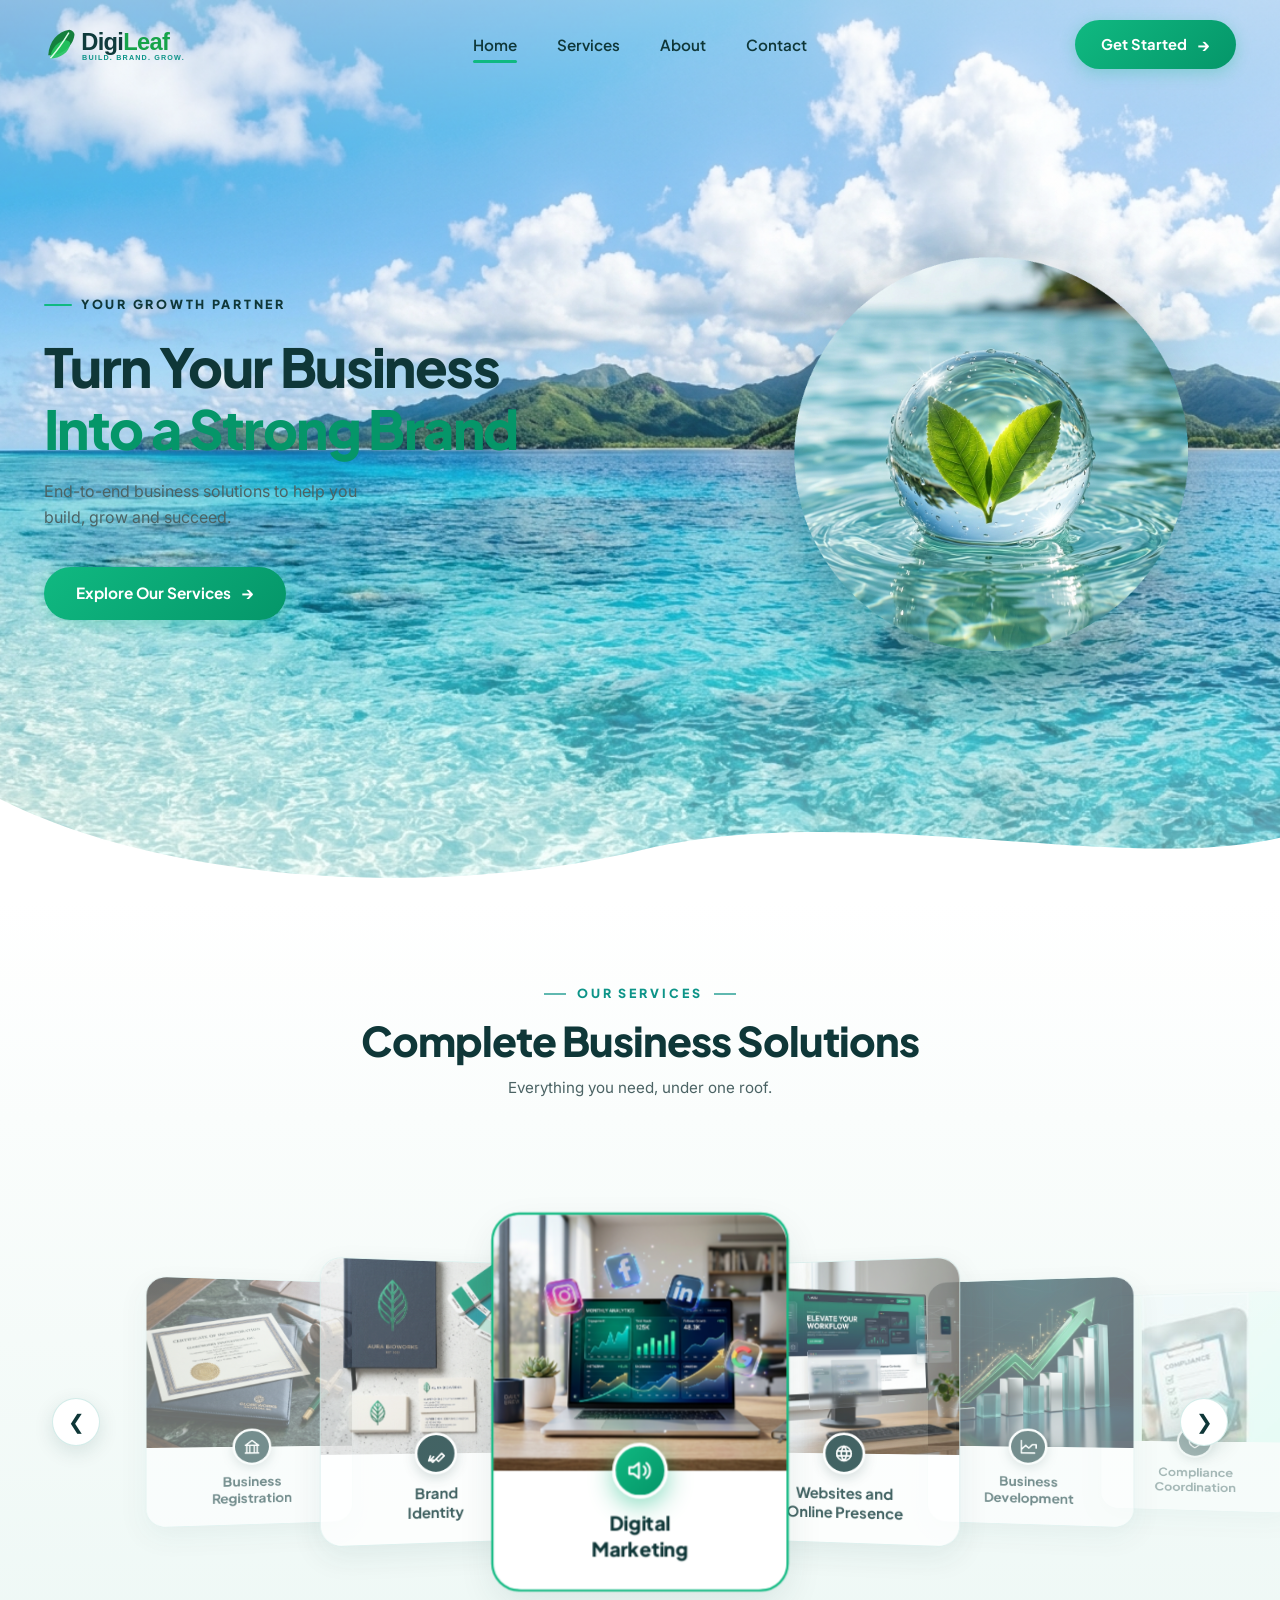
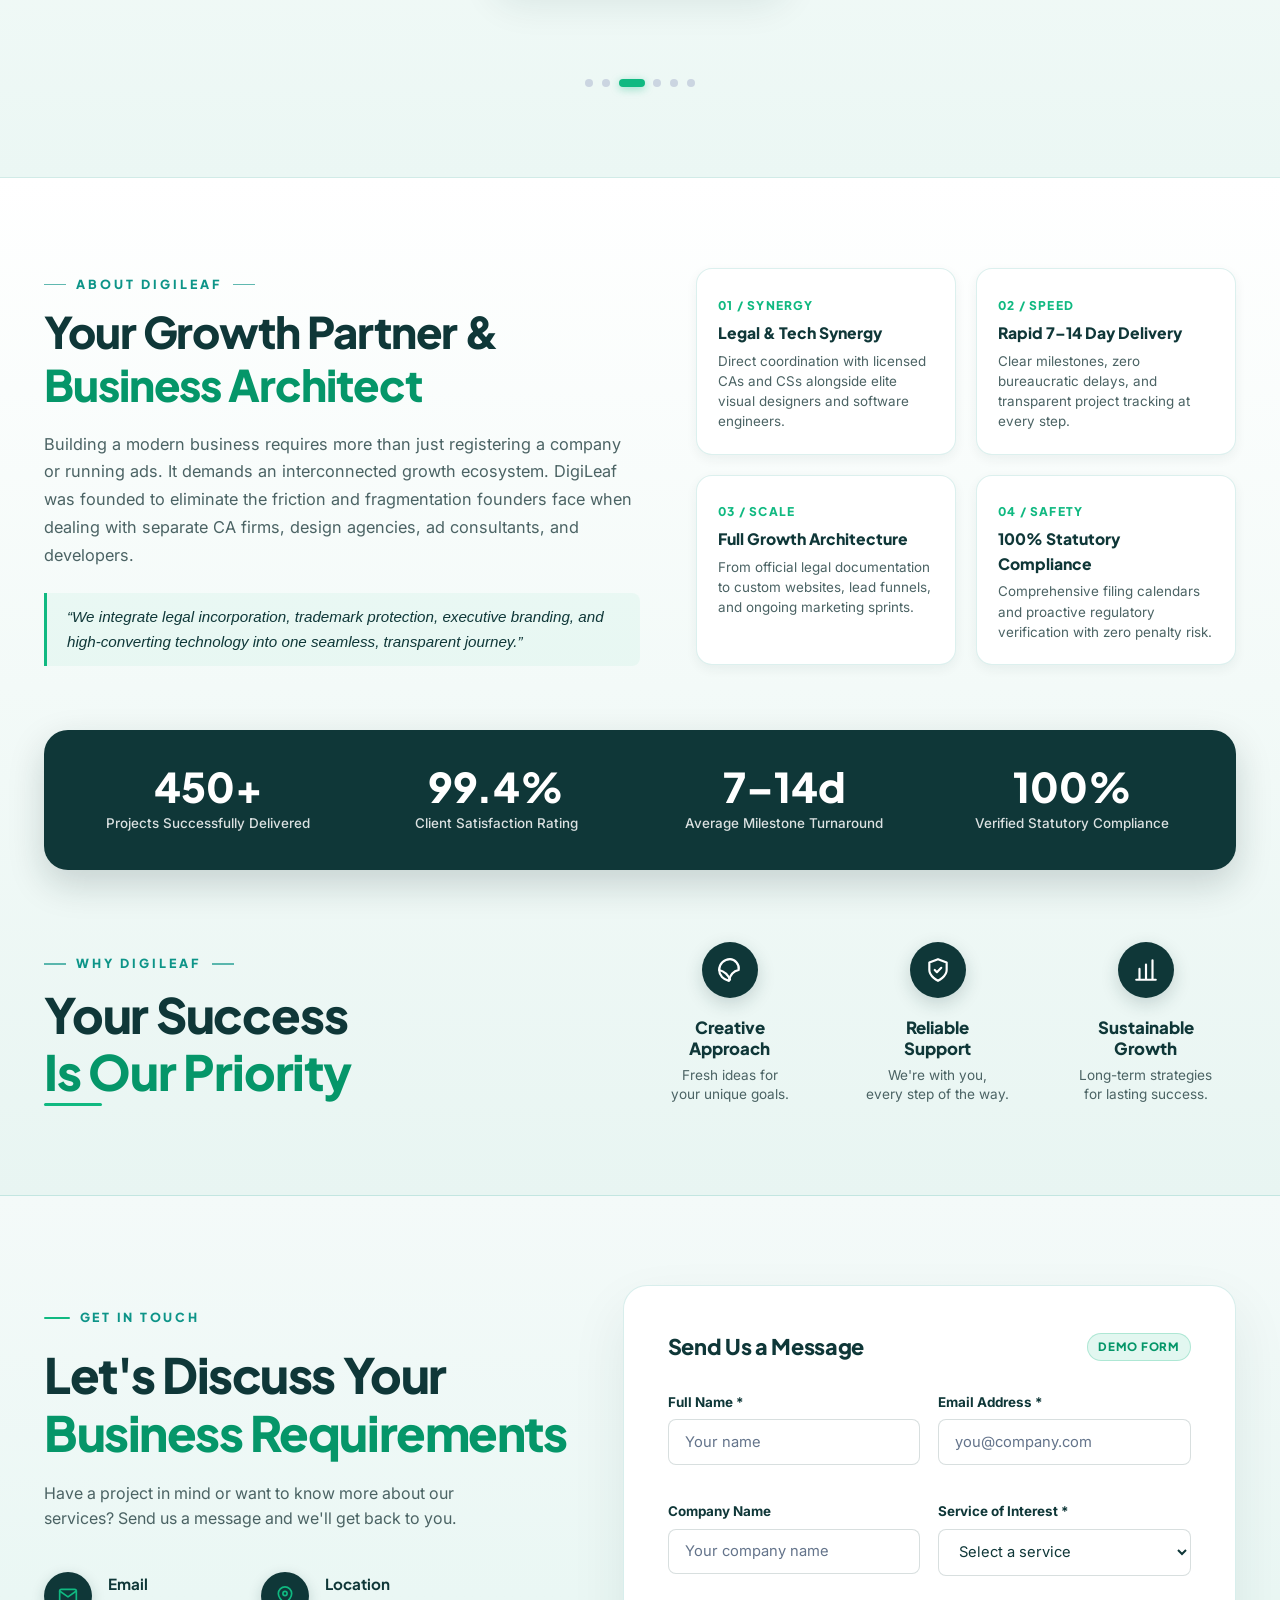
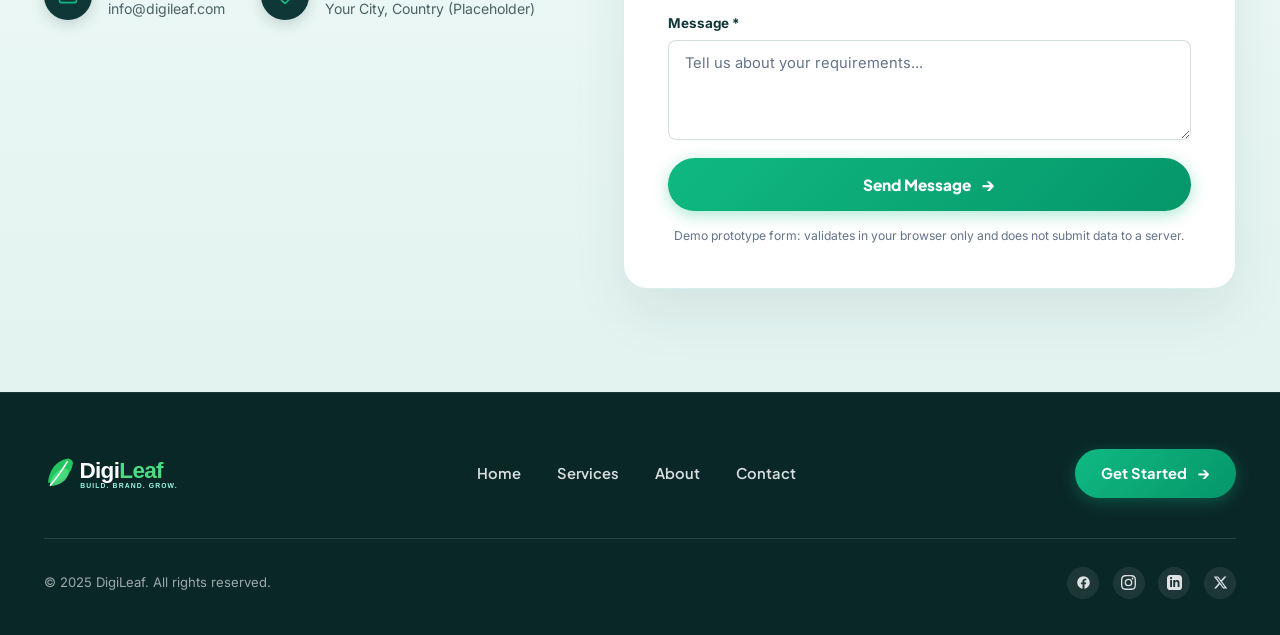
==== commit 8814ef5c: "feat: harmonize contact us theme with brand colors and add rich animations to services carousel" ====
--- a/index.html
+++ b/index.html
@@ -440,7 +440,7 @@
       font-weight: 400;
     }
 
-    /* 3D Coverflow Container */
+    /* 3D Coverflow Container with Rich Animations */
     .carousel-wrapper {
       position: relative;
       width: 100%;
@@ -454,11 +454,16 @@
       display: flex;
       align-items: center;
       justify-content: center;
-      min-height: 480px;
+      min-height: 490px;
       perspective: 1200px;
       perspective-origin: 50% 50%;
       touch-action: pan-y;
       user-select: none;
+      cursor: grab;
+    }
+
+    .carousel-stage:active {
+      cursor: grabbing;
     }
 
     .carousel-track {
@@ -469,7 +474,7 @@
       align-items: center;
       justify-content: center;
       transform-style: preserve-3d;
-      transition: transform 0.45s cubic-bezier(0.25, 1, 0.5, 1);
+      transition: transform 0.5s cubic-bezier(0.25, 1, 0.5, 1);
     }
 
     /* The Service Card */
@@ -483,10 +488,10 @@
       overflow: visible;
       cursor: pointer;
       transform-origin: center center;
-      transition: transform 0.45s cubic-bezier(0.25, 1, 0.5, 1),
-                  box-shadow 0.45s cubic-bezier(0.25, 1, 0.5, 1),
-                  border-color 0.45s cubic-bezier(0.25, 1, 0.5, 1),
-                  opacity 0.45s cubic-bezier(0.25, 1, 0.5, 1);
+      transition: transform 0.55s cubic-bezier(0.22, 1, 0.36, 1),
+                  box-shadow 0.5s cubic-bezier(0.22, 1, 0.36, 1),
+                  border-color 0.4s ease,
+                  opacity 0.5s ease;
       will-change: transform, box-shadow, opacity;
     }
 
@@ -499,15 +504,51 @@
       background: #E8F5F3;
     }
 
+    /* Sheen sweep animation across active & hovered cards */
+    .card-artwork-box::before {
+      content: '';
+      position: absolute;
+      top: 0;
+      left: -130%;
+      width: 80%;
+      height: 100%;
+      background: linear-gradient(
+        90deg,
+        rgba(255, 255, 255, 0) 0%,
+        rgba(255, 255, 255, 0.38) 50%,
+        rgba(255, 255, 255, 0) 100%
+      );
+      transform: skewX(-24deg);
+      z-index: 3;
+      pointer-events: none;
+    }
+
+    .service-card.is-active .card-artwork-box::before {
+      animation: cardSheenSweep 4.8s cubic-bezier(0.4, 0, 0.2, 1) infinite;
+    }
+
+    @keyframes cardSheenSweep {
+      0%, 25% {
+        left: -130%;
+      }
+      55%, 100% {
+        left: 230%;
+      }
+    }
+
     .card-artwork-img {
       width: 100%;
       height: 100%;
       object-fit: cover;
-      transition: transform 0.6s cubic-bezier(0.25, 1, 0.5, 1);
+      transition: transform 0.65s cubic-bezier(0.22, 1, 0.36, 1);
     }
 
     .service-card:hover .card-artwork-img {
-      transform: scale(1.05);
+      transform: scale(1.07);
+    }
+
+    .service-card.is-active .card-artwork-img {
+      transform: scale(1.03);
     }
 
     /* Floating Circle Icon Badge */
@@ -527,7 +568,7 @@
       justify-content: center;
       z-index: 10;
       color: var(--color-white);
-      transition: var(--transition-smooth);
+      transition: all 0.4s cubic-bezier(0.34, 1.56, 0.64, 1);
     }
 
     .card-badge-circle svg {
@@ -550,19 +591,41 @@
       font-weight: 700;
       color: var(--color-teal-dark);
       line-height: 1.32;
-      transition: color 0.25s ease;
-    }
-
-    /* Active Highlighted Center Card */
+      transition: color 0.3s ease;
+    }
+
+    /* Breathing Neon Emerald Pulse on Active Center Card */
+    @keyframes activeGlowPulse {
+      0%, 100% {
+        box-shadow: 0 20px 48px rgba(15, 55, 56, 0.16), 0 0 22px rgba(16, 185, 129, 0.32);
+      }
+      50% {
+        box-shadow: 0 26px 58px rgba(15, 55, 56, 0.22), 0 0 38px rgba(16, 185, 129, 0.58);
+      }
+    }
+
+    @keyframes badgeSpringPop {
+      0% {
+        transform: translateX(-50%) scale(0.82);
+      }
+      50% {
+        transform: translateX(-50%) scale(1.18);
+      }
+      100% {
+        transform: translateX(-50%) scale(1);
+      }
+    }
+
     .service-card.is-active {
       border: 2px solid var(--color-emerald);
-      box-shadow: 0 20px 48px rgba(15, 55, 56, 0.16), 0 0 28px rgba(16, 185, 129, 0.38);
+      animation: activeGlowPulse 3.2s ease-in-out infinite;
       z-index: 30 !important;
     }
 
     .service-card.is-active .card-badge-circle {
-      background: var(--color-emerald);
-      box-shadow: 0 4px 16px rgba(16, 185, 129, 0.45);
+      background: linear-gradient(135deg, var(--color-emerald) 0%, var(--color-emerald-dark) 100%);
+      box-shadow: 0 6px 20px rgba(16, 185, 129, 0.48);
+      animation: badgeSpringPop 0.45s cubic-bezier(0.34, 1.56, 0.64, 1);
     }
 
     .service-card.is-active .card-service-title {
@@ -570,7 +633,7 @@
       font-weight: 800;
     }
 
-    /* Circular Navigation Arrows */
+    /* Circular Navigation Arrows with Interactive Bounce */
     .carousel-nav-btn {
       position: absolute;
       top: 50%;
@@ -588,15 +651,19 @@
       font-size: 1.25rem;
       cursor: pointer;
       z-index: 40;
-      transition: var(--transition-smooth);
+      transition: all 0.3s cubic-bezier(0.25, 1, 0.5, 1);
     }
 
     .carousel-nav-btn:hover {
-      background: var(--color-teal-dark);
+      background: linear-gradient(135deg, var(--color-emerald) 0%, var(--color-emerald-dark) 100%);
       color: var(--color-white);
-      border-color: var(--color-teal-dark);
-      box-shadow: 0 8px 24px rgba(15, 55, 56, 0.24);
-      transform: translateY(-50%) scale(1.08);
+      border-color: var(--color-emerald);
+      box-shadow: 0 8px 24px rgba(16, 185, 129, 0.42);
+      transform: translateY(-50%) scale(1.12);
+    }
+
+    .carousel-nav-btn:active {
+      transform: translateY(-50%) scale(0.96);
     }
 
     .carousel-nav-btn.prev-btn {
@@ -623,14 +690,14 @@
       background: #CBD5E1;
       border: none;
       cursor: pointer;
-      transition: all 0.3s cubic-bezier(0.25, 1, 0.5, 1);
+      transition: all 0.35s cubic-bezier(0.25, 1, 0.5, 1);
     }
 
     .carousel-dot.is-active {
       background: var(--color-emerald);
-      width: 24px;
+      width: 26px;
       border-radius: var(--radius-full);
-      box-shadow: 0 2px 8px rgba(16, 185, 129, 0.35);
+      box-shadow: 0 2px 8px rgba(16, 185, 129, 0.4);
     }
 
     /* --------------------------------------------------------------------------
@@ -864,14 +931,14 @@
     }
 
     /* --------------------------------------------------------------------------
-       DEDICATED CONTACT US SECTION (EXACT REFERENCE REPLICATION)
+       DEDICATED CONTACT US SECTION (HARMONIZED DIGILEAF THEME)
        -------------------------------------------------------------------------- */
     .contact-section {
       position: relative;
       padding-top: clamp(4.5rem, 7vw, 6.5rem);
       padding-bottom: clamp(5rem, 8vw, 7.5rem);
-      background: #F8FAFC;
-      border-top: 1px solid rgba(226, 232, 240, 0.8);
+      background: linear-gradient(180deg, #F4FAF9 0%, #EAF7F4 50%, #E2F3F0 100%);
+      border-top: 1px solid rgba(13, 148, 136, 0.14);
       overflow: hidden;
     }
 
@@ -894,7 +961,7 @@
       font-size: 0.78rem;
       font-weight: 800;
       letter-spacing: 0.22em;
-      color: #334155;
+      color: var(--color-teal-subtle);
       text-transform: uppercase;
       margin-bottom: 1.15rem;
     }
@@ -903,7 +970,7 @@
       display: inline-block;
       width: 26px;
       height: 2.5px;
-      background: #84CC16;
+      background: var(--color-emerald);
       border-radius: 2px;
     }
 
@@ -911,16 +978,22 @@
       font-family: var(--font-heading);
       font-size: clamp(2.3rem, 3.8vw, 3.2rem);
       font-weight: 800;
-      color: #0F172A;
+      color: var(--color-teal-dark);
       line-height: 1.18;
       letter-spacing: -0.03em;
       margin-bottom: 1.25rem;
     }
 
+    .contact-heading .highlight-accent {
+      color: var(--color-emerald-dark);
+      position: relative;
+      display: inline-block;
+    }
+
     .contact-subtitle {
       font-size: 1rem;
       line-height: 1.6;
-      color: #475569;
+      color: var(--color-text-muted);
       max-width: 440px;
       margin-bottom: 2.5rem;
     }
@@ -942,47 +1015,49 @@
       width: 48px;
       height: 48px;
       border-radius: 50%;
-      background: #0F172A;
+      background: var(--color-teal-dark);
       display: flex;
       align-items: center;
       justify-content: center;
-      color: #A3E635;
+      color: var(--color-emerald);
       flex-shrink: 0;
-      box-shadow: 0 4px 14px rgba(15, 23, 42, 0.15);
+      box-shadow: 0 4px 14px rgba(15, 55, 56, 0.18);
       transition: var(--transition-smooth);
     }
 
     .contact-icon-bubble svg {
       width: 20px;
       height: 20px;
-      stroke: #A3E635;
+      stroke: var(--color-emerald);
       stroke-width: 2;
+      transition: stroke 0.3s ease;
     }
 
     .contact-info-card:hover .contact-icon-bubble {
-      background: #10B981;
+      background: linear-gradient(135deg, var(--color-emerald) 0%, var(--color-emerald-dark) 100%);
+      box-shadow: 0 6px 18px rgba(16, 185, 129, 0.42);
       transform: translateY(-2px);
     }
 
     .contact-info-card:hover .contact-icon-bubble svg {
-      stroke: #FFFFFF;
+      stroke: var(--color-white);
     }
 
     .contact-info-title {
       font-family: var(--font-heading);
       font-size: 0.95rem;
       font-weight: 700;
-      color: #0F172A;
+      color: var(--color-teal-dark);
       margin-bottom: 0.15rem;
     }
 
     .contact-info-value {
       font-size: 0.88rem;
-      color: #64748B;
+      color: var(--color-text-muted);
     }
 
     .contact-info-value a:hover {
-      color: #0F172A;
+      color: var(--color-teal-dark);
       text-decoration: underline;
     }
 
@@ -991,8 +1066,8 @@
       background: var(--color-white);
       border-radius: var(--radius-lg);
       padding: clamp(2rem, 3.5vw, 2.75rem);
-      box-shadow: 0 24px 55px rgba(15, 23, 42, 0.08);
-      border: 1px solid rgba(226, 232, 240, 0.9);
+      box-shadow: 0 24px 55px rgba(15, 55, 56, 0.08);
+      border: 1px solid rgba(13, 148, 136, 0.16);
       position: relative;
     }
 
@@ -1007,20 +1082,21 @@
       font-family: var(--font-heading);
       font-size: 1.35rem;
       font-weight: 800;
-      color: #0F172A;
+      color: var(--color-teal-dark);
       letter-spacing: -0.015em;
     }
 
     .demo-form-badge {
       display: inline-block;
-      background: #ECFCCB;
-      color: #4D7C0F;
+      background: rgba(16, 185, 129, 0.12);
+      color: var(--color-emerald-dark);
       font-family: var(--font-heading);
       font-size: 0.72rem;
       font-weight: 800;
       letter-spacing: 0.06em;
       padding: 0.28rem 0.65rem;
       border-radius: var(--radius-full);
+      border: 1px solid rgba(16, 185, 129, 0.25);
       text-transform: uppercase;
     }
 
@@ -1041,7 +1117,7 @@
     .contact-field-group label {
       font-size: 0.84rem;
       font-weight: 700;
-      color: #334155;
+      color: var(--color-teal-dark);
     }
 
     .contact-field-group input,
@@ -1049,18 +1125,18 @@
     .contact-field-group textarea {
       width: 100%;
       padding: 0.8rem 1rem;
-      border: 1px solid #E2E8F0;
+      border: 1px solid rgba(15, 55, 56, 0.16);
       border-radius: var(--radius-sm);
       font-family: inherit;
       font-size: 0.92rem;
-      color: #0F172A;
+      color: var(--color-teal-dark);
       background: #FFFFFF;
-      transition: all 0.2s ease;
+      transition: all 0.25s ease;
     }
 
     .contact-field-group input::placeholder,
     .contact-field-group textarea::placeholder {
-      color: #94A3B8;
+      color: var(--color-text-light);
     }
 
     .contact-field-group select {
@@ -1072,32 +1148,32 @@
     .contact-field-group select:focus,
     .contact-field-group textarea:focus {
       outline: none;
-      border-color: #84CC16;
-      box-shadow: 0 0 0 3px rgba(132, 204, 22, 0.2);
+      border-color: var(--color-emerald);
+      box-shadow: 0 0 0 3.5px rgba(16, 185, 129, 0.18);
     }
 
     .btn-send-message {
       width: 100%;
-      padding: 0.9rem;
-      background: #A3E635;
-      color: #0F172A;
+      padding: 0.95rem 1.5rem;
+      background: linear-gradient(135deg, #10B981 0%, #059669 100%);
+      color: #FFFFFF;
       font-family: var(--font-heading);
-      font-size: 0.95rem;
+      font-size: 0.96rem;
       font-weight: 800;
-      border-radius: var(--radius-sm);
+      border-radius: var(--radius-full);
       display: inline-flex;
       align-items: center;
       justify-content: center;
       gap: 0.6rem;
       cursor: pointer;
-      box-shadow: 0 4px 14px rgba(163, 230, 53, 0.35);
+      box-shadow: 0 4px 16px rgba(16, 185, 129, 0.35);
       transition: var(--transition-smooth);
     }
 
     .btn-send-message:hover {
-      background: #84CC16;
+      background: linear-gradient(135deg, #059669 0%, #047857 100%);
       transform: translateY(-2px);
-      box-shadow: 0 6px 20px rgba(132, 204, 22, 0.45);
+      box-shadow: 0 8px 24px rgba(16, 185, 129, 0.45);
     }
 
     .btn-send-message .arrow {
@@ -1112,7 +1188,7 @@
     .form-disclaimer-note {
       text-align: center;
       font-size: 0.76rem;
-      color: #94A3B8;
+      color: var(--color-text-light);
       margin-top: 1rem;
       line-height: 1.45;
     }
@@ -1121,7 +1197,7 @@
       display: none;
       margin-top: 1.25rem;
       background: #ECFCCB;
-      border: 1px solid #BEF264;
+      border: 1px solid #A3E635;
       border-radius: var(--radius-sm);
       padding: 0.85rem 1rem;
       text-align: center;
@@ -1735,7 +1811,7 @@
           </div>
 
           <h2 class="contact-heading" id="contact-heading">
-            Let's Discuss Your<br>Business Requirements
+            Let's Discuss Your<br><span class="highlight-accent">Business Requirements</span>
           </h2>
 
           <p class="contact-subtitle">
@@ -2028,15 +2104,19 @@
         }
       ];
 
-      // 3. 3D Coverflow Carousel Logic
+      // 3. 3D Coverflow Carousel Logic & Interactive Animation Suite
       const track = document.getElementById('carousel-track');
       const cards = Array.from(track.querySelectorAll('.service-card'));
       const dots = Array.from(document.querySelectorAll('.carousel-dot'));
       const prevBtn = document.getElementById('carousel-prev-btn');
       const nextBtn = document.getElementById('carousel-next-btn');
+      const stage = document.getElementById('carousel-stage');
+      const carouselWrapper = document.querySelector('.carousel-wrapper');
       const totalCards = cards.length;
 
       let activeIndex = 2; // Default to Digital Marketing (center active card)
+      let autoPlayTimer = null;
+      let isInteracting = false;
 
       function updateCoverflow() {
         const isMobile = window.innerWidth < 768;
@@ -2048,12 +2128,12 @@
 
           if (offset === 0) {
             // Active Center Card
-            card.style.transform = `translateX(0px) translateZ(80px) scale(1.08) rotateY(0deg)`;
+            card.style.transform = `translateX(0px) translateZ(85px) scale(1.08) rotateY(0deg)`;
             card.style.zIndex = '30';
             card.style.opacity = '1';
             card.classList.add('is-active');
           } else {
-            // Side Cards with 3D depth and slight rotation
+            // Side Cards with 3D depth and subtle rotation
             card.classList.remove('is-active');
             const sign = offset > 0 ? 1 : -1;
             const translateX = offset * spacing;
@@ -2080,16 +2160,55 @@
         updateCoverflow();
       }
 
+      function nextSlide() {
+        goToIndex(activeIndex < totalCards - 1 ? activeIndex + 1 : 0);
+      }
+
+      function prevSlide() {
+        goToIndex(activeIndex > 0 ? activeIndex - 1 : totalCards - 1);
+      }
+
+      // Autoplay with intelligent pause on hover/interaction
+      function startAutoplay() {
+        stopAutoplay();
+        autoPlayTimer = setInterval(() => {
+          if (!isInteracting && document.visibilityState === 'visible') {
+            nextSlide();
+          }
+        }, 4500);
+      }
+
+      function stopAutoplay() {
+        if (autoPlayTimer) {
+          clearInterval(autoPlayTimer);
+          autoPlayTimer = null;
+        }
+      }
+
+      if (carouselWrapper) {
+        carouselWrapper.addEventListener('mouseenter', () => {
+          isInteracting = true;
+          stopAutoplay();
+        });
+
+        carouselWrapper.addEventListener('mouseleave', () => {
+          isInteracting = false;
+          startAutoplay();
+        });
+      }
+
       // Button listeners
       if (prevBtn) {
         prevBtn.addEventListener('click', () => {
-          goToIndex(activeIndex > 0 ? activeIndex - 1 : totalCards - 1);
+          prevSlide();
+          startAutoplay();
         });
       }
 
       if (nextBtn) {
         nextBtn.addEventListener('click', () => {
-          goToIndex(activeIndex < totalCards - 1 ? activeIndex + 1 : 0);
+          nextSlide();
+          startAutoplay();
         });
       }
 
@@ -2100,6 +2219,25 @@
             openServiceModal(index);
           } else {
             goToIndex(index);
+            startAutoplay();
+          }
+        });
+
+        // 3D Mouse Parallax Tilt on Active Card
+        card.addEventListener('mousemove', (e) => {
+          if (index !== activeIndex) return;
+          const rect = card.getBoundingClientRect();
+          const cardX = e.clientX - rect.left - rect.width / 2;
+          const cardY = e.clientY - rect.top - rect.height / 2;
+          const rotateY = (cardX / (rect.width / 2)) * 6; // max 6deg
+          const rotateX = -(cardY / (rect.height / 2)) * 5; // max 5deg
+
+          card.style.transform = `translateX(0px) translateZ(85px) scale(1.08) rotateX(${rotateX.toFixed(2)}deg) rotateY(${rotateY.toFixed(2)}deg)`;
+        });
+
+        card.addEventListener('mouseleave', () => {
+          if (index === activeIndex) {
+            card.style.transform = `translateX(0px) translateZ(85px) scale(1.08) rotateY(0deg)`;
           }
         });
       });
@@ -2108,46 +2246,115 @@
       dots.forEach((dot, index) => {
         dot.addEventListener('click', () => {
           goToIndex(index);
+          startAutoplay();
         });
       });
 
-      // Touch / Swipe Navigation
-      let touchStartX = 0;
-      let touchStartY = 0;
-      const stage = document.getElementById('carousel-stage');
-
-      stage.addEventListener('touchstart', (e) => {
-        touchStartX = e.touches[0].clientX;
-        touchStartY = e.touches[0].clientY;
+      // Mouse Wheel Navigation over Stage (Smooth debounced horizontal step)
+      let wheelDebounceTimeout = null;
+      stage.addEventListener('wheel', (e) => {
+        const delta = Math.abs(e.deltaX) > Math.abs(e.deltaY) ? e.deltaX : e.deltaY;
+        if (Math.abs(delta) < 20) return;
+
+        // Prevent default only if we are acting on the carousel
+        if (wheelDebounceTimeout) return;
+
+        wheelDebounceTimeout = setTimeout(() => {
+          wheelDebounceTimeout = null;
+        }, 280);
+
+        if (delta > 0) {
+          nextSlide();
+        } else {
+          prevSlide();
+        }
+        startAutoplay();
       }, { passive: true });
 
-      stage.addEventListener('touchend', (e) => {
-        const diffX = touchStartX - e.changedTouches[0].clientX;
-        const diffY = touchStartY - e.changedTouches[0].clientY;
-
-        if (Math.abs(diffX) > 40 && Math.abs(diffX) > Math.abs(diffY)) {
-          if (diffX > 0) {
-            goToIndex(activeIndex < totalCards - 1 ? activeIndex + 1 : 0);
+      // Drag & Flick Gesture Navigation (Mouse & Touch)
+      let dragStartX = 0;
+      let isDragging = false;
+      let dragMoved = false;
+
+      function onDragStart(clientX) {
+        dragStartX = clientX;
+        isDragging = true;
+        dragMoved = false;
+        stopAutoplay();
+      }
+
+      function onDragMove(clientX) {
+        if (!isDragging) return;
+        const diff = clientX - dragStartX;
+        if (Math.abs(diff) > 10) {
+          dragMoved = true;
+        }
+      }
+
+      function onDragEnd(clientX) {
+        if (!isDragging) return;
+        isDragging = false;
+        const diff = clientX - dragStartX;
+        if (Math.abs(diff) > 45) {
+          if (diff < 0) {
+            nextSlide();
           } else {
-            goToIndex(activeIndex > 0 ? activeIndex - 1 : totalCards - 1);
+            prevSlide();
           }
         }
+        startAutoplay();
+      }
+
+      // Mouse Drag Events
+      stage.addEventListener('mousedown', (e) => {
+        if (e.target.closest('.carousel-nav-btn')) return;
+        onDragStart(e.clientX);
+      });
+
+      window.addEventListener('mousemove', (e) => {
+        if (isDragging) onDragMove(e.clientX);
+      });
+
+      window.addEventListener('mouseup', (e) => {
+        if (isDragging) onDragEnd(e.clientX);
+      });
+
+      // Touch Events
+      stage.addEventListener('touchstart', (e) => {
+        if (e.touches.length === 1) {
+          onDragStart(e.touches[0].clientX);
+        }
       }, { passive: true });
 
-      // Keyboard arrow keys when in view
+      stage.addEventListener('touchmove', (e) => {
+        if (isDragging && e.touches.length === 1) {
+          onDragMove(e.touches[0].clientX);
+        }
+      }, { passive: true });
+
+      stage.addEventListener('touchend', (e) => {
+        if (e.changedTouches.length > 0) {
+          onDragEnd(e.changedTouches[0].clientX);
+        }
+      }, { passive: true });
+
+      // Keyboard arrow keys when carousel is in viewport
       window.addEventListener('keydown', (e) => {
         const rect = stage.getBoundingClientRect();
         if (rect.top < window.innerHeight && rect.bottom > 0) {
           if (e.key === 'ArrowLeft') {
-            goToIndex(activeIndex > 0 ? activeIndex - 1 : totalCards - 1);
+            prevSlide();
+            startAutoplay();
           } else if (e.key === 'ArrowRight') {
-            goToIndex(activeIndex < totalCards - 1 ? activeIndex + 1 : 0);
+            nextSlide();
+            startAutoplay();
           }
         }
       });
 
       window.addEventListener('resize', updateCoverflow);
       updateCoverflow();
+      startAutoplay();
 
       // 4. Modal Interactions
       const modal = document.getElementById('service-modal');
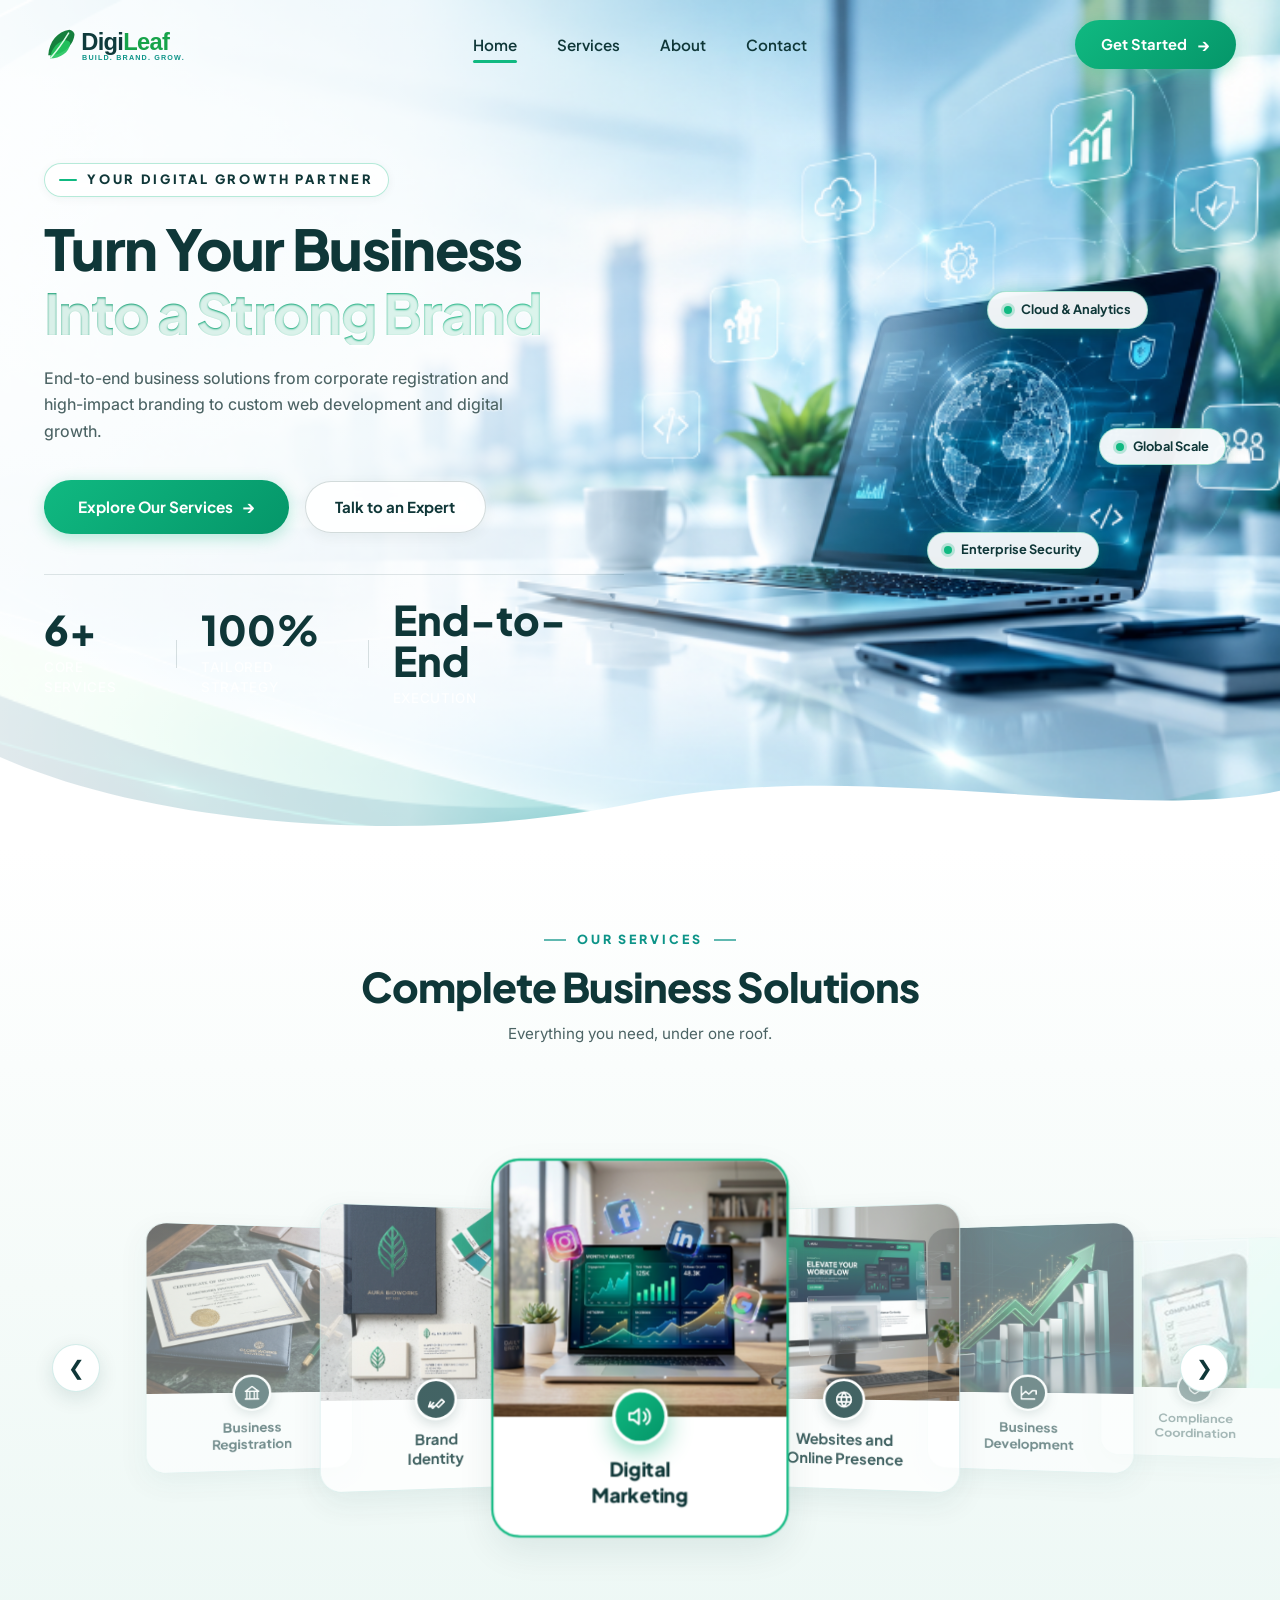
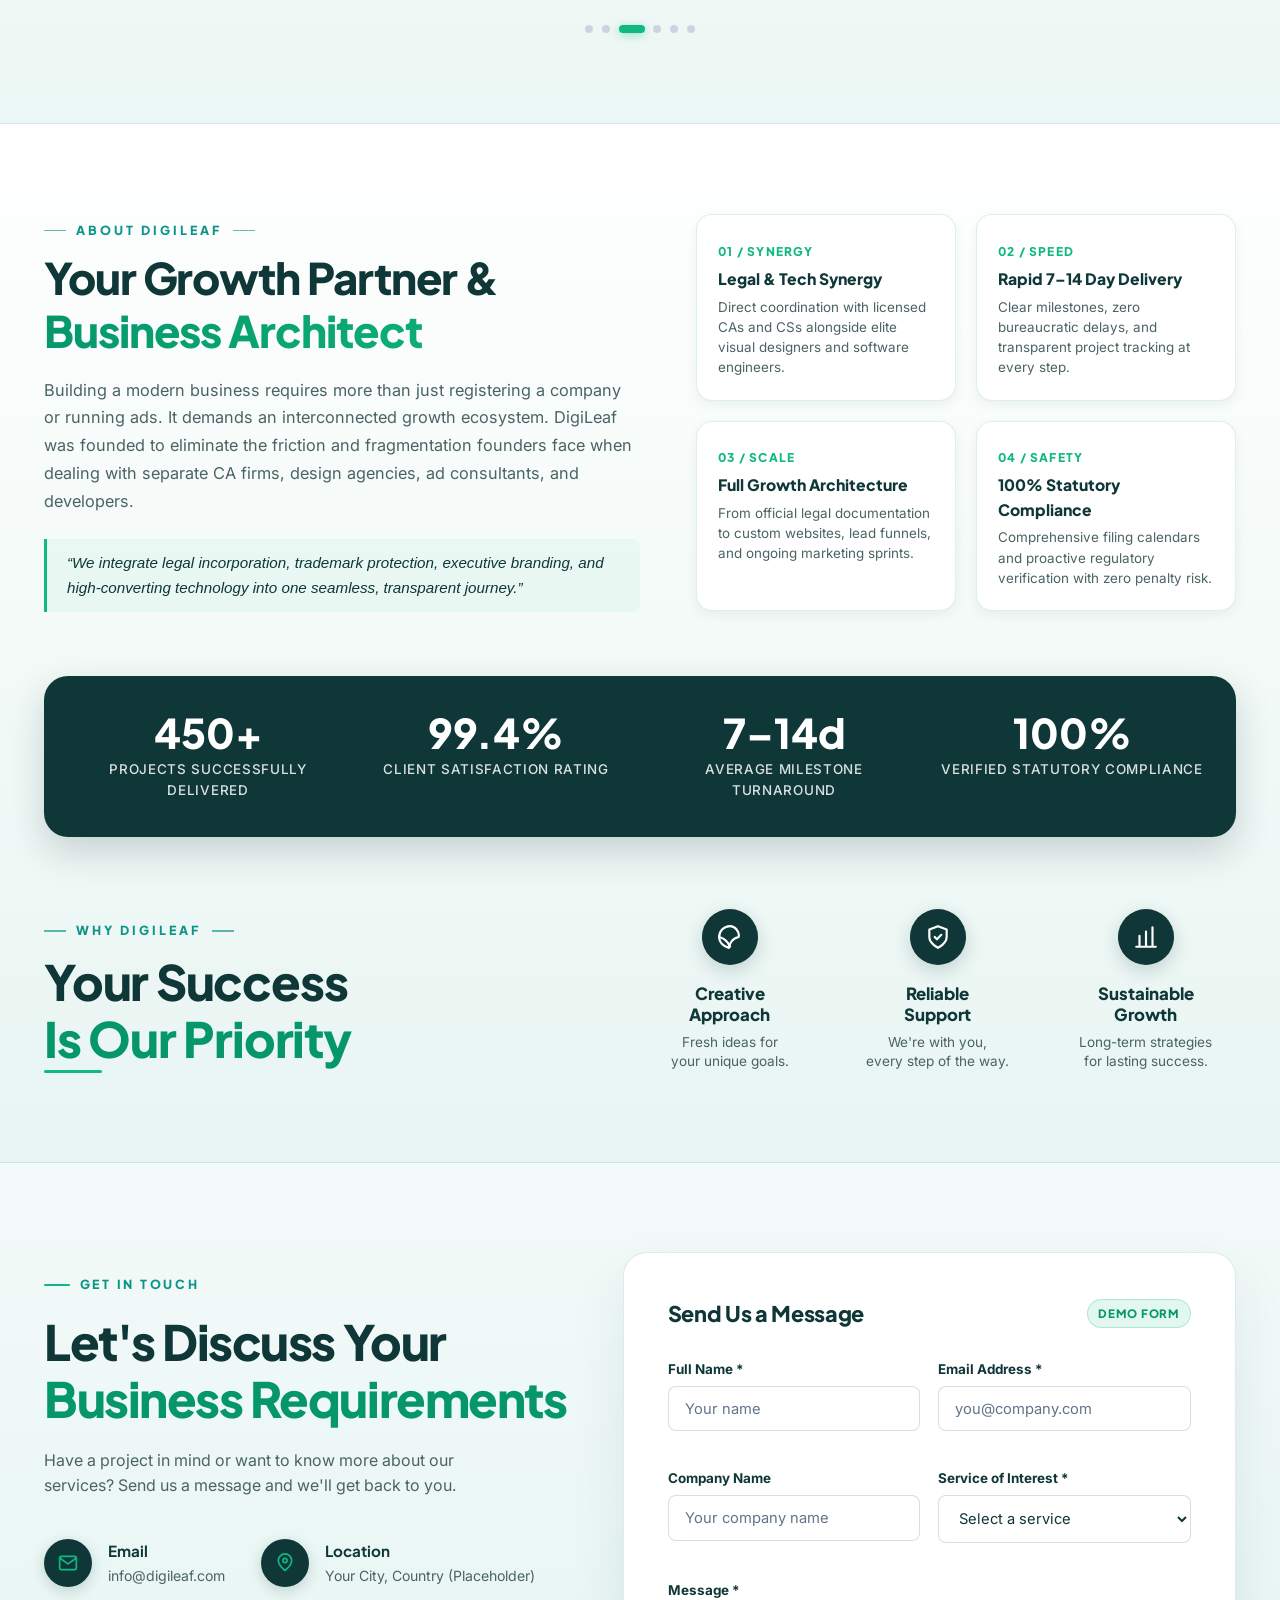
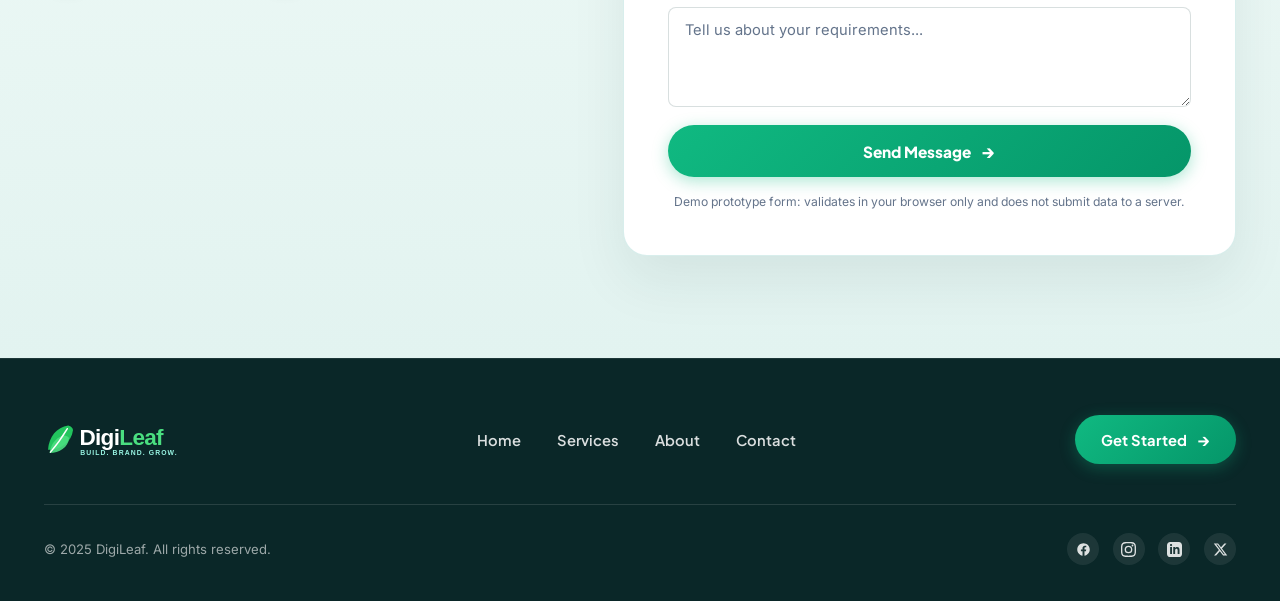
==== commit c210a4c3: "feat: replace homepage hero with enterprise tech workspace graphic and interactive holographic accen" ====
--- a/index.html
+++ b/index.html
@@ -221,24 +221,32 @@
     }
 
     /* --------------------------------------------------------------------------
-       HERO SECTION WITH SERENE OCEAN & 3D FLOATING LEAF ORB
+       HERO SECTION — ENTERPRISE DIGITAL WORKSPACE (NEW REFERENCE DESIGN)
        -------------------------------------------------------------------------- */
     .hero-section {
       position: relative;
-      min-height: 100vh;
-      display: flex;
-      align-items: center;
-      padding-top: 7.5rem;
-      padding-bottom: 7rem;
-      background: url('assets/hero_ocean.jpg') center bottom / cover no-repeat;
+      min-height: 94vh;
+      display: flex;
+      align-items: center;
+      padding-top: clamp(6.5rem, 10vw, 8rem);
+      padding-bottom: clamp(5rem, 8vw, 7.5rem);
+      background: #EAF4F6 url('assets/hero_enterprise_tech.png') right center / cover no-repeat;
       overflow: hidden;
     }
 
+    /* Soft luminous gradient overlay to ensure text contrast and smooth blend */
     .hero-overlay {
       position: absolute;
       inset: 0;
-      background: linear-gradient(180deg, rgba(255, 255, 255, 0.55) 0%, rgba(255, 255, 255, 0.15) 35%, rgba(255, 255, 255, 0) 65%, rgba(255, 255, 255, 0.45) 100%);
+      background: linear-gradient(
+        90deg,
+        rgba(255, 255, 255, 0.88) 0%,
+        rgba(255, 255, 255, 0.75) 32%,
+        rgba(255, 255, 255, 0.22) 55%,
+        rgba(255, 255, 255, 0) 75%
+      );
       pointer-events: none;
+      z-index: 2;
     }
 
     .hero-grid {
@@ -250,116 +258,241 @@
       z-index: 10;
     }
 
+    .hero-content {
+      max-width: 580px;
+    }
+
     .hero-eyebrow {
       display: inline-flex;
       align-items: center;
-      gap: 0.55rem;
+      gap: 0.65rem;
       font-family: var(--font-heading);
-      font-size: 0.78rem;
+      font-size: 0.8rem;
       font-weight: 800;
       letter-spacing: 0.22em;
       color: var(--color-teal-dark);
       text-transform: uppercase;
       margin-bottom: 1.25rem;
+      background: rgba(255, 255, 255, 0.8);
+      padding: 0.35rem 0.85rem;
+      border-radius: var(--radius-full);
+      border: 1px solid rgba(16, 185, 129, 0.3);
+      backdrop-filter: blur(8px);
+      -webkit-backdrop-filter: blur(8px);
+      box-shadow: 0 2px 10px rgba(15, 55, 56, 0.05);
     }
 
     .hero-eyebrow-line {
       display: inline-block;
-      width: 28px;
-      height: 2px;
+      width: 18px;
+      height: 2.5px;
       background: var(--color-emerald);
       border-radius: 2px;
     }
 
     .hero-title {
       font-family: var(--font-heading);
-      font-size: clamp(2.5rem, 4.2vw, 3.85rem);
+      font-size: clamp(2.5rem, 4.4vw, 4rem);
       font-weight: 800;
-      line-height: 1.16;
+      line-height: 1.14;
       color: var(--color-teal-dark);
       letter-spacing: -0.03em;
       margin-bottom: 1.25rem;
+      text-shadow: 0 1px 2px rgba(255, 255, 255, 0.85);
     }
 
     .hero-title-highlight {
       color: var(--color-emerald-dark);
       display: block;
+      background: linear-gradient(135deg, #059669 0%, #10B981 100%);
+      -webkit-background-clip: text;
+      -webkit-text-fill-color: transparent;
     }
 
     .hero-subtitle {
       font-size: clamp(1rem, 1.25vw, 1.15rem);
-      line-height: 1.6;
+      line-height: 1.65;
       color: var(--color-text-muted);
-      max-width: 440px;
+      max-width: 480px;
       margin-bottom: 2.25rem;
-      font-weight: 400;
+      font-weight: 450;
+      text-shadow: 0 1px 2px rgba(255, 255, 255, 0.85);
+    }
+
+    .hero-cta-group {
+      display: flex;
+      flex-wrap: wrap;
+      align-items: center;
+      gap: 1rem;
+      margin-bottom: 2.5rem;
     }
 
     .hero-cta-btn {
-      padding: 0.85rem 2rem;
+      padding: 0.88rem 2.1rem;
       font-size: 0.96rem;
     }
 
-    /* 3D Floating Crystal Water Orb */
-    .hero-orb-wrapper {
+    .btn-hero-secondary {
+      display: inline-flex;
+      align-items: center;
+      justify-content: center;
+      gap: 0.5rem;
+      background: rgba(255, 255, 255, 0.88);
+      color: var(--color-teal-dark);
+      font-family: var(--font-heading);
+      font-size: 0.94rem;
+      font-weight: 700;
+      padding: 0.85rem 1.85rem;
+      border-radius: var(--radius-full);
+      border: 1px solid rgba(15, 55, 56, 0.18);
+      backdrop-filter: blur(8px);
+      -webkit-backdrop-filter: blur(8px);
+      box-shadow: 0 4px 14px rgba(15, 55, 56, 0.06);
+      transition: var(--transition-smooth);
+    }
+
+    .btn-hero-secondary:hover {
+      background: var(--color-white);
+      border-color: var(--color-emerald);
+      color: var(--color-emerald-dark);
+      transform: translateY(-2px);
+      box-shadow: 0 6px 20px rgba(16, 185, 129, 0.22);
+    }
+
+    /* Trust Highlights / Quick Stats */
+    .hero-quick-stats {
+      display: flex;
+      align-items: center;
+      gap: 1.5rem;
+      padding-top: 1.5rem;
+      border-top: 1px solid rgba(15, 55, 56, 0.12);
+    }
+
+    .quick-stat-item {
+      display: flex;
+      flex-direction: column;
+    }
+
+    .stat-number {
+      font-family: var(--font-heading);
+      font-size: 1.25rem;
+      font-weight: 800;
+      color: var(--color-teal-dark);
+      line-height: 1.2;
+    }
+
+    .stat-label {
+      font-size: 0.76rem;
+      color: var(--color-text-muted);
+      font-weight: 600;
+      text-transform: uppercase;
+      letter-spacing: 0.05em;
+    }
+
+    .quick-stat-divider {
+      width: 1px;
+      height: 28px;
+      background: rgba(15, 55, 56, 0.15);
+    }
+
+    /* Right Hero Visual: Holographic Tech Accents overlaid on the background laptop */
+    .hero-interactive-stage {
       position: relative;
-      display: flex;
+      min-height: 380px;
+      display: flex;
+      align-items: center;
       justify-content: center;
-      align-items: center;
-    }
-
-    .hero-orb-container {
-      position: relative;
-      width: clamp(280px, 32vw, 420px);
-      aspect-ratio: 1 / 1;
-      display: flex;
-      align-items: center;
-      justify-content: center;
-      animation: gentleFloat 5s ease-in-out infinite alternate;
-    }
-
-    @keyframes gentleFloat {
+      pointer-events: none;
+    }
+
+    /* Subtle floating holographic callout chips */
+    .floating-holo-chip {
+      position: absolute;
+      display: inline-flex;
+      align-items: center;
+      gap: 0.55rem;
+      background: rgba(255, 255, 255, 0.92);
+      backdrop-filter: blur(12px);
+      -webkit-backdrop-filter: blur(12px);
+      border: 1px solid rgba(16, 185, 129, 0.35);
+      border-radius: var(--radius-full);
+      padding: 0.48rem 1rem;
+      box-shadow: 0 8px 24px rgba(15, 55, 56, 0.12), 0 0 16px rgba(16, 185, 129, 0.22);
+      font-family: var(--font-heading);
+      font-size: 0.8rem;
+      font-weight: 700;
+      color: var(--color-teal-dark);
+      animation: holoFloat 4.2s ease-in-out infinite alternate;
+      animation-delay: var(--delay, 0s);
+      pointer-events: auto;
+      transition: transform 0.3s ease, box-shadow 0.3s ease;
+    }
+
+    .floating-holo-chip:hover {
+      transform: scale(1.06) translateY(-4px) !important;
+      box-shadow: 0 12px 30px rgba(15, 55, 56, 0.18), 0 0 24px rgba(16, 185, 129, 0.4);
+    }
+
+    .holo-chip-pulse {
+      width: 8px;
+      height: 8px;
+      border-radius: 50%;
+      background: var(--color-emerald);
+      box-shadow: 0 0 0 3px rgba(16, 185, 129, 0.25);
+      animation: chipPulse 2s infinite;
+    }
+
+    @keyframes chipPulse {
+      0%, 100% {
+        box-shadow: 0 0 0 3px rgba(16, 185, 129, 0.25);
+      }
+      50% {
+        box-shadow: 0 0 0 6px rgba(16, 185, 129, 0.5);
+      }
+    }
+
+    @keyframes holoFloat {
       0% {
-        transform: translateY(0px) rotate(0deg);
+        transform: translateY(0px);
       }
       100% {
-        transform: translateY(-16px) rotate(1.5deg);
-      }
-    }
-
-    .crystal-orb-image {
+        transform: translateY(-14px);
+      }
+    }
+
+    .chip-pos-1 {
+      top: 12%;
+      right: 18%;
+      --delay: 0s;
+    }
+
+    .chip-pos-2 {
+      top: 48%;
+      right: 2%;
+      --delay: 1.4s;
+    }
+
+    .chip-pos-3 {
+      bottom: 15%;
+      right: 28%;
+      --delay: 2.8s;
+    }
+
+    /* Mobile hero graphic card for screens < 992px */
+    .hero-mobile-img-box {
+      display: none;
       width: 100%;
-      height: 100%;
-      object-fit: contain;
-      filter: drop-shadow(0 24px 38px rgba(10, 39, 40, 0.28));
-      transition: transform 0.5s ease;
-    }
-
-    .hero-orb-container:hover .crystal-orb-image {
-      transform: scale(1.03);
-    }
-
-    .orb-water-ripple {
-      position: absolute;
-      bottom: -6%;
-      width: 82%;
-      height: 36px;
-      border-radius: 50%;
-      background: radial-gradient(ellipse at center, rgba(16, 185, 129, 0.42) 0%, rgba(13, 148, 136, 0.22) 45%, transparent 75%);
-      filter: blur(8px);
-      animation: ripplePulse 4s ease-in-out infinite alternate;
-      pointer-events: none;
-    }
-
-    @keyframes ripplePulse {
-      0% {
-        transform: scale(0.92);
-        opacity: 0.75;
-      }
-      100% {
-        transform: scale(1.12);
-        opacity: 1;
-      }
+      margin-top: 1.75rem;
+      border-radius: var(--radius-lg);
+      overflow: hidden;
+      box-shadow: 0 16px 40px rgba(15, 55, 56, 0.12);
+      border: 1px solid rgba(13, 148, 136, 0.18);
+    }
+
+    .hero-mobile-img-box img {
+      width: 100%;
+      height: auto;
+      display: block;
     }
 
     .hero-wave-divider {
@@ -377,11 +510,37 @@
       position: relative;
       display: block;
       width: calc(100% + 1.3px);
-      height: clamp(65px, 8vw, 115px);
+      height: clamp(55px, 7vw, 95px);
     }
 
     .hero-wave-divider .shape-fill {
       fill: #FFFFFF;
+    }
+
+    @media (max-width: 992px) {
+      .hero-section {
+        background: #EAF4F6;
+        min-height: auto;
+        padding-top: 6.5rem;
+        padding-bottom: 4rem;
+      }
+
+      .hero-overlay {
+        display: none;
+      }
+
+      .hero-grid {
+        grid-template-columns: 1fr;
+        gap: 1.5rem;
+      }
+
+      .hero-interactive-stage {
+        display: none;
+      }
+
+      .hero-mobile-img-box {
+        display: block;
+      }
     }
 
     /* --------------------------------------------------------------------------
@@ -1524,7 +1683,7 @@
   </header>
 
   <main>
-    <!-- 2. HERO SECTION -->
+    <!-- 2. HERO SECTION — ENTERPRISE DIGITAL WORKSPACE -->
     <section class="hero-section" id="home">
       <div class="hero-overlay" aria-hidden="true"></div>
 
@@ -1533,7 +1692,7 @@
         <div class="hero-content">
           <div class="hero-eyebrow">
             <span class="hero-eyebrow-line" aria-hidden="true"></span>
-            <span>YOUR GROWTH PARTNER</span>
+            <span>YOUR DIGITAL GROWTH PARTNER</span>
           </div>
 
           <h1 class="hero-title">
@@ -1542,21 +1701,56 @@
           </h1>
 
           <p class="hero-subtitle">
-            End-to-end business solutions to help you<br>
-            build, grow and succeed.
+            End-to-end business solutions from corporate registration and high-impact branding to custom web development and digital growth.
           </p>
 
-          <a href="#services" class="btn-pill-emerald hero-cta-btn">
-            <span>Explore Our Services</span>
-            <span class="arrow-icon" aria-hidden="true">&rarr;</span>
-          </a>
+          <div class="hero-cta-group">
+            <a href="#services" class="btn-pill-emerald hero-cta-btn">
+              <span>Explore Our Services</span>
+              <span class="arrow-icon" aria-hidden="true">&rarr;</span>
+            </a>
+            <a href="#contact" class="btn-hero-secondary">
+              <span>Talk to an Expert</span>
+            </a>
+          </div>
+
+          <!-- Trust Badges / Quick Highlights -->
+          <div class="hero-quick-stats">
+            <div class="quick-stat-item">
+              <span class="stat-number">6+</span>
+              <span class="stat-label">Core Services</span>
+            </div>
+            <div class="quick-stat-divider" aria-hidden="true"></div>
+            <div class="quick-stat-item">
+              <span class="stat-number">100%</span>
+              <span class="stat-label">Tailored Strategy</span>
+            </div>
+            <div class="quick-stat-divider" aria-hidden="true"></div>
+            <div class="quick-stat-item">
+              <span class="stat-number">End-to-End</span>
+              <span class="stat-label">Execution</span>
+            </div>
+          </div>
+
+          <!-- Mobile Hero Graphic (Shown on screens < 992px) -->
+          <div class="hero-mobile-img-box">
+            <img src="assets/hero_enterprise_tech.png" alt="DigiLeaf Enterprise Digital Solutions Workspace" width="1024" height="509" loading="eager">
+          </div>
         </div>
 
-        <!-- Right Hero Visual: 3D Floating Crystal Water Orb with Leaves -->
-        <div class="hero-orb-wrapper">
-          <div class="hero-orb-container">
-            <img src="assets/crystal_leaf_orb_circle.png" alt="DigiLeaf 3D Crystal Water Sphere with glowing green leaves" class="crystal-orb-image" width="420" height="420">
-            <div class="orb-water-ripple" aria-hidden="true"></div>
+        <!-- Right Hero Visual / Interactive Hologram Accents Over Image -->
+        <div class="hero-interactive-stage" aria-hidden="true">
+          <div class="floating-holo-chip chip-pos-1">
+            <span class="holo-chip-pulse"></span>
+            <span>Cloud & Analytics</span>
+          </div>
+          <div class="floating-holo-chip chip-pos-2">
+            <span class="holo-chip-pulse"></span>
+            <span>Global Scale</span>
+          </div>
+          <div class="floating-holo-chip chip-pos-3">
+            <span class="holo-chip-pulse"></span>
+            <span>Enterprise Security</span>
           </div>
         </div>
       </div>
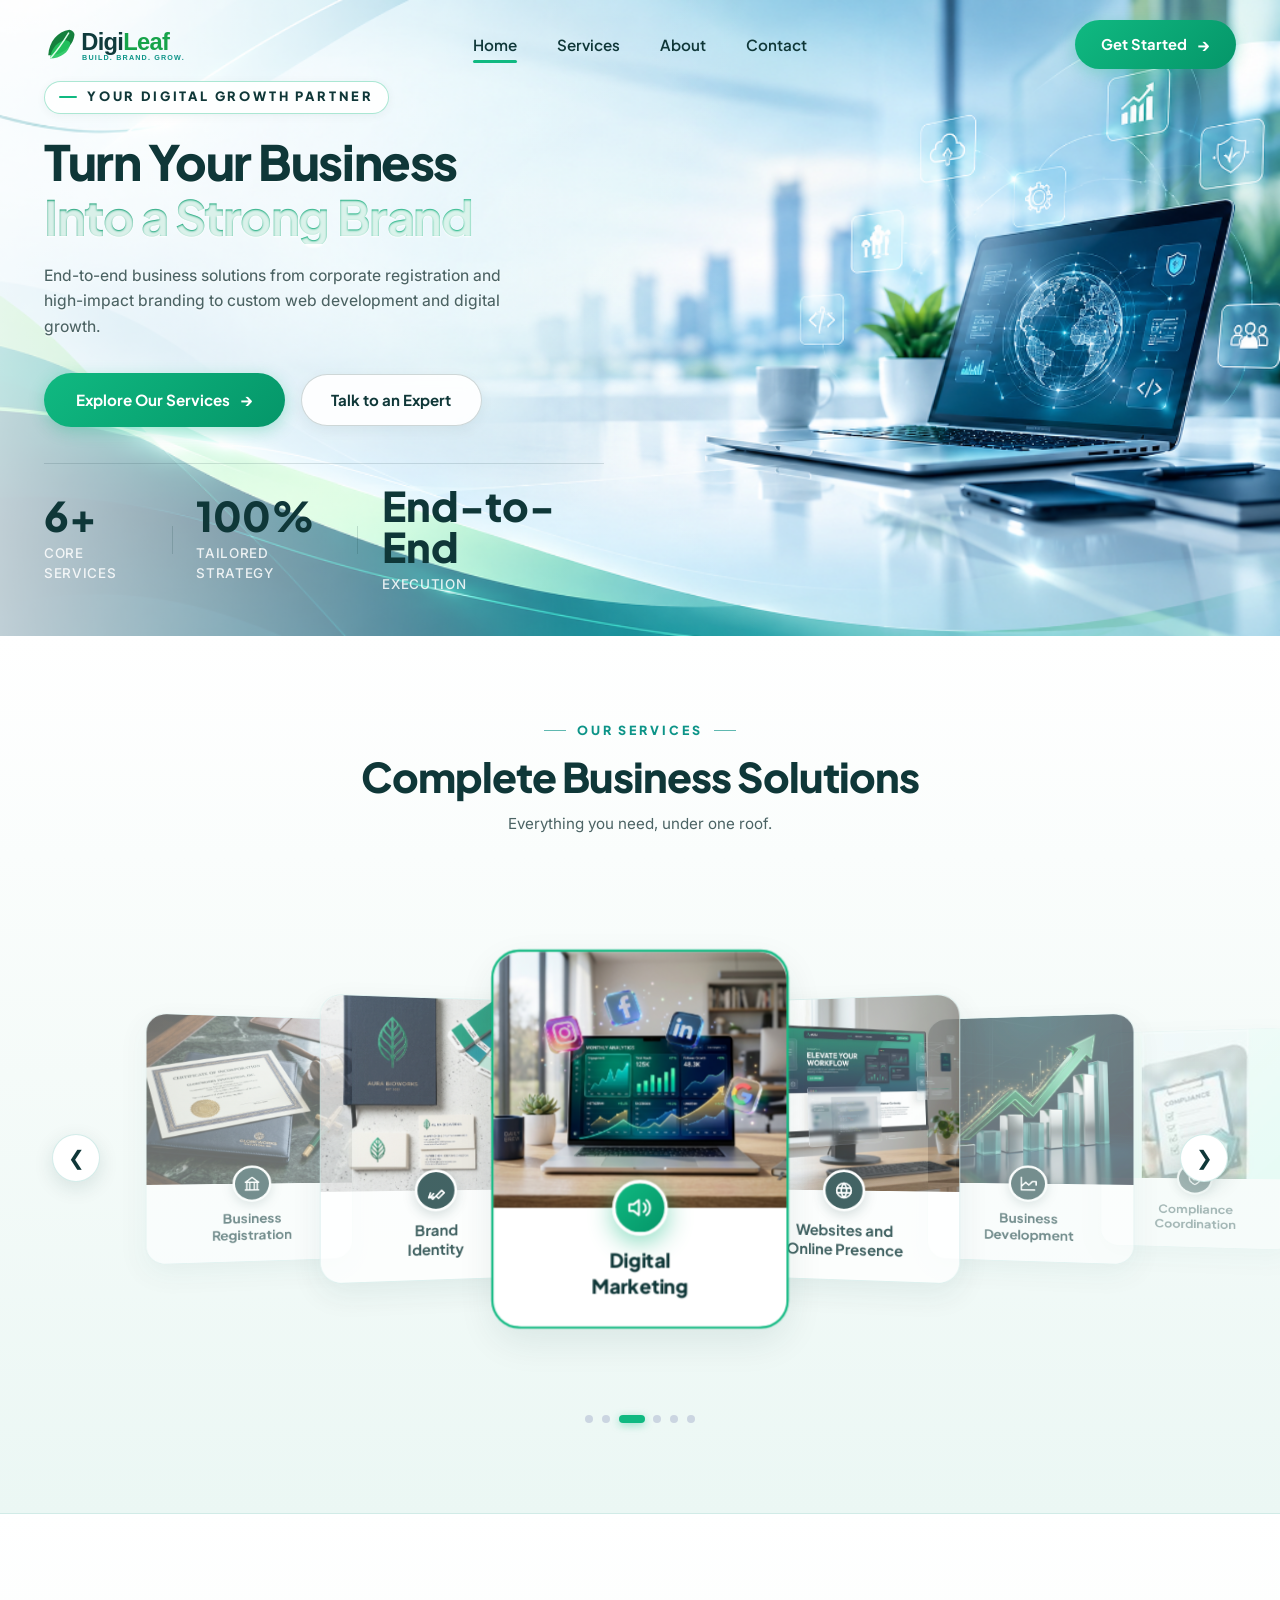
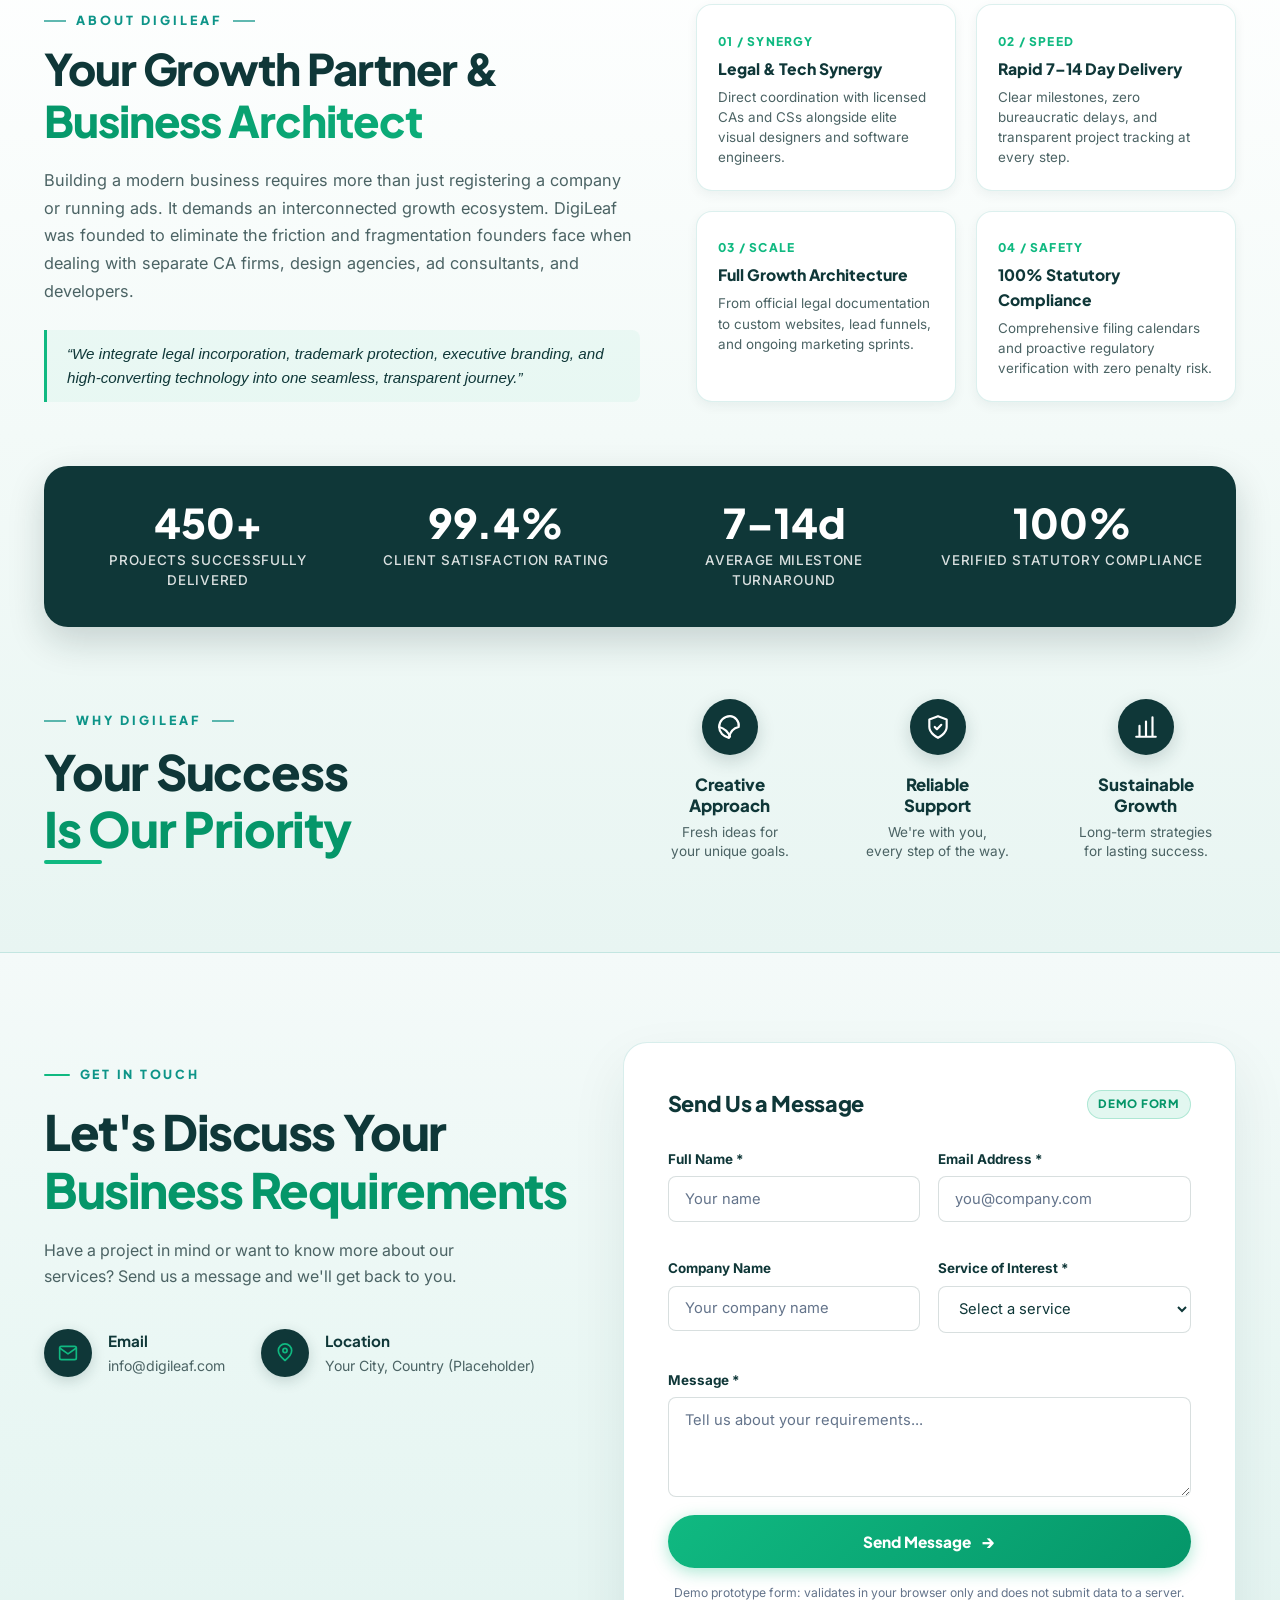
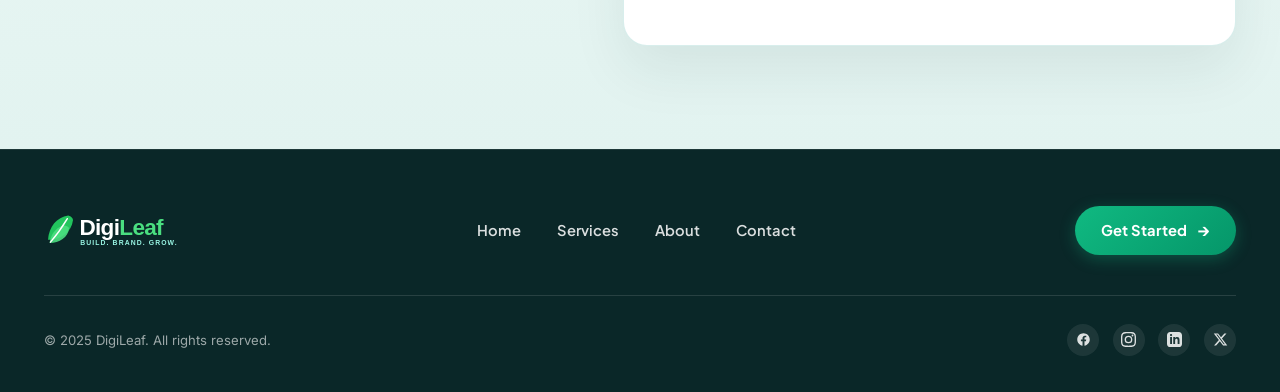
==== commit a7c0d705: "feat: use user attached background image for homepage with exact 1024:509 aspect ratio and high fide" ====
--- a/index.html
+++ b/index.html
@@ -221,29 +221,37 @@
     }
 
     /* --------------------------------------------------------------------------
-       HERO SECTION — ENTERPRISE DIGITAL WORKSPACE (NEW REFERENCE DESIGN)
+       HERO SECTION — HOMEPAGE BACKGROUND WITH RESPECTIVE RATIO & HIGH FIDELITY
        -------------------------------------------------------------------------- */
     .hero-section {
       position: relative;
-      min-height: 94vh;
-      display: flex;
-      align-items: center;
-      padding-top: clamp(6.5rem, 10vw, 8rem);
-      padding-bottom: clamp(5rem, 8vw, 7.5rem);
-      background: #EAF4F6 url('assets/hero_enterprise_tech.png') right center / cover no-repeat;
+      width: 100%;
+      min-height: clamp(560px, 49.7vw, 920px);
+      aspect-ratio: 1024 / 509;
+      display: flex;
+      align-items: center;
+      padding-top: clamp(5.5rem, 8vw, 7.5rem);
+      padding-bottom: clamp(3rem, 5vw, 5rem);
+      background-color: #EAF4F6;
+      background-image: url('assets/homepage_bg.png');
+      background-repeat: no-repeat;
+      background-size: cover;
+      background-position: right center;
+      image-rendering: -webkit-optimize-contrast;
+      image-rendering: high-quality;
       overflow: hidden;
     }
 
-    /* Soft luminous gradient overlay to ensure text contrast and smooth blend */
+    /* Subtle soft gradient strictly on the left text area to preserve 100% clarity of the laptop and ribbons */
     .hero-overlay {
       position: absolute;
       inset: 0;
       background: linear-gradient(
         90deg,
-        rgba(255, 255, 255, 0.88) 0%,
-        rgba(255, 255, 255, 0.75) 32%,
-        rgba(255, 255, 255, 0.22) 55%,
-        rgba(255, 255, 255, 0) 75%
+        rgba(255, 255, 255, 0.75) 0%,
+        rgba(255, 255, 255, 0.42) 26%,
+        rgba(255, 255, 255, 0.12) 44%,
+        rgba(255, 255, 255, 0) 60%
       );
       pointer-events: none;
       z-index: 2;
@@ -256,10 +264,11 @@
       gap: 2.5rem;
       position: relative;
       z-index: 10;
+      width: 100%;
     }
 
     .hero-content {
-      max-width: 580px;
+      max-width: 560px;
     }
 
     .hero-eyebrow {
@@ -273,10 +282,10 @@
       color: var(--color-teal-dark);
       text-transform: uppercase;
       margin-bottom: 1.25rem;
-      background: rgba(255, 255, 255, 0.8);
+      background: rgba(255, 255, 255, 0.88);
       padding: 0.35rem 0.85rem;
       border-radius: var(--radius-full);
-      border: 1px solid rgba(16, 185, 129, 0.3);
+      border: 1px solid rgba(16, 185, 129, 0.35);
       backdrop-filter: blur(8px);
       -webkit-backdrop-filter: blur(8px);
       box-shadow: 0 2px 10px rgba(15, 55, 56, 0.05);
@@ -292,12 +301,12 @@
 
     .hero-title {
       font-family: var(--font-heading);
-      font-size: clamp(2.5rem, 4.4vw, 4rem);
+      font-size: clamp(2.3rem, 3.8vw, 3.75rem);
       font-weight: 800;
       line-height: 1.14;
       color: var(--color-teal-dark);
       letter-spacing: -0.03em;
-      margin-bottom: 1.25rem;
+      margin-bottom: 1.15rem;
       text-shadow: 0 1px 2px rgba(255, 255, 255, 0.85);
     }
 
@@ -310,11 +319,11 @@
     }
 
     .hero-subtitle {
-      font-size: clamp(1rem, 1.25vw, 1.15rem);
-      line-height: 1.65;
+      font-size: clamp(0.98rem, 1.2vw, 1.12rem);
+      line-height: 1.62;
       color: var(--color-text-muted);
-      max-width: 480px;
-      margin-bottom: 2.25rem;
+      max-width: 490px;
+      margin-bottom: 2.15rem;
       font-weight: 450;
       text-shadow: 0 1px 2px rgba(255, 255, 255, 0.85);
     }
@@ -324,12 +333,12 @@
       flex-wrap: wrap;
       align-items: center;
       gap: 1rem;
-      margin-bottom: 2.5rem;
+      margin-bottom: 2.25rem;
     }
 
     .hero-cta-btn {
-      padding: 0.88rem 2.1rem;
-      font-size: 0.96rem;
+      padding: 0.85rem 2rem;
+      font-size: 0.95rem;
     }
 
     .btn-hero-secondary {
@@ -337,14 +346,14 @@
       align-items: center;
       justify-content: center;
       gap: 0.5rem;
-      background: rgba(255, 255, 255, 0.88);
+      background: rgba(255, 255, 255, 0.92);
       color: var(--color-teal-dark);
       font-family: var(--font-heading);
       font-size: 0.94rem;
       font-weight: 700;
-      padding: 0.85rem 1.85rem;
+      padding: 0.82rem 1.85rem;
       border-radius: var(--radius-full);
-      border: 1px solid rgba(15, 55, 56, 0.18);
+      border: 1px solid rgba(15, 55, 56, 0.2);
       backdrop-filter: blur(8px);
       -webkit-backdrop-filter: blur(8px);
       box-shadow: 0 4px 14px rgba(15, 55, 56, 0.06);
@@ -364,8 +373,8 @@
       display: flex;
       align-items: center;
       gap: 1.5rem;
-      padding-top: 1.5rem;
-      border-top: 1px solid rgba(15, 55, 56, 0.12);
+      padding-top: 1.35rem;
+      border-top: 1px solid rgba(15, 55, 56, 0.14);
     }
 
     .quick-stat-item {
@@ -392,90 +401,17 @@
     .quick-stat-divider {
       width: 1px;
       height: 28px;
-      background: rgba(15, 55, 56, 0.15);
-    }
-
-    /* Right Hero Visual: Holographic Tech Accents overlaid on the background laptop */
+      background: rgba(15, 55, 56, 0.16);
+    }
+
+    /* Right Hero Visual spacer for grid balance */
     .hero-interactive-stage {
       position: relative;
-      min-height: 380px;
+      min-height: 340px;
       display: flex;
       align-items: center;
       justify-content: center;
       pointer-events: none;
-    }
-
-    /* Subtle floating holographic callout chips */
-    .floating-holo-chip {
-      position: absolute;
-      display: inline-flex;
-      align-items: center;
-      gap: 0.55rem;
-      background: rgba(255, 255, 255, 0.92);
-      backdrop-filter: blur(12px);
-      -webkit-backdrop-filter: blur(12px);
-      border: 1px solid rgba(16, 185, 129, 0.35);
-      border-radius: var(--radius-full);
-      padding: 0.48rem 1rem;
-      box-shadow: 0 8px 24px rgba(15, 55, 56, 0.12), 0 0 16px rgba(16, 185, 129, 0.22);
-      font-family: var(--font-heading);
-      font-size: 0.8rem;
-      font-weight: 700;
-      color: var(--color-teal-dark);
-      animation: holoFloat 4.2s ease-in-out infinite alternate;
-      animation-delay: var(--delay, 0s);
-      pointer-events: auto;
-      transition: transform 0.3s ease, box-shadow 0.3s ease;
-    }
-
-    .floating-holo-chip:hover {
-      transform: scale(1.06) translateY(-4px) !important;
-      box-shadow: 0 12px 30px rgba(15, 55, 56, 0.18), 0 0 24px rgba(16, 185, 129, 0.4);
-    }
-
-    .holo-chip-pulse {
-      width: 8px;
-      height: 8px;
-      border-radius: 50%;
-      background: var(--color-emerald);
-      box-shadow: 0 0 0 3px rgba(16, 185, 129, 0.25);
-      animation: chipPulse 2s infinite;
-    }
-
-    @keyframes chipPulse {
-      0%, 100% {
-        box-shadow: 0 0 0 3px rgba(16, 185, 129, 0.25);
-      }
-      50% {
-        box-shadow: 0 0 0 6px rgba(16, 185, 129, 0.5);
-      }
-    }
-
-    @keyframes holoFloat {
-      0% {
-        transform: translateY(0px);
-      }
-      100% {
-        transform: translateY(-14px);
-      }
-    }
-
-    .chip-pos-1 {
-      top: 12%;
-      right: 18%;
-      --delay: 0s;
-    }
-
-    .chip-pos-2 {
-      top: 48%;
-      right: 2%;
-      --delay: 1.4s;
-    }
-
-    .chip-pos-3 {
-      bottom: 15%;
-      right: 28%;
-      --delay: 2.8s;
     }
 
     /* Mobile hero graphic card for screens < 992px */
@@ -485,44 +421,26 @@
       margin-top: 1.75rem;
       border-radius: var(--radius-lg);
       overflow: hidden;
+      aspect-ratio: 1024 / 509;
       box-shadow: 0 16px 40px rgba(15, 55, 56, 0.12);
       border: 1px solid rgba(13, 148, 136, 0.18);
     }
 
     .hero-mobile-img-box img {
       width: 100%;
-      height: auto;
+      height: 100%;
+      object-fit: cover;
       display: block;
-    }
-
-    .hero-wave-divider {
-      position: absolute;
-      bottom: -1px;
-      left: 0;
-      width: 100%;
-      overflow: hidden;
-      line-height: 0;
-      z-index: 20;
-      pointer-events: none;
-    }
-
-    .hero-wave-divider svg {
-      position: relative;
-      display: block;
-      width: calc(100% + 1.3px);
-      height: clamp(55px, 7vw, 95px);
-    }
-
-    .hero-wave-divider .shape-fill {
-      fill: #FFFFFF;
     }
 
     @media (max-width: 992px) {
       .hero-section {
-        background: #EAF4F6;
+        background-image: none;
+        background-color: #EAF4F6;
         min-height: auto;
+        aspect-ratio: auto;
         padding-top: 6.5rem;
-        padding-bottom: 4rem;
+        padding-bottom: 3.5rem;
       }
 
       .hero-overlay {
@@ -542,7 +460,7 @@
         display: block;
       }
     }
-
+    
     /* --------------------------------------------------------------------------
        SERVICES SECTION & 3D COVERFLOW CAROUSEL (HIGH-DEF GRAPHICS)
        -------------------------------------------------------------------------- */
@@ -1554,26 +1472,9 @@
        RESPONSIVE DESIGN BREAKPOINTS
        -------------------------------------------------------------------------- */
     @media (max-width: 1024px) {
-      .hero-grid {
+      .about-narrative-grid {
         grid-template-columns: 1fr;
-        text-align: center;
-        gap: 3rem;
-      }
-
-      .hero-eyebrow {
-        justify-content: center;
-      }
-
-      .hero-subtitle {
-        margin-inline: auto;
-      }
-
-      .hero-orb-wrapper {
-        order: -1;
-      }
-
-      .hero-orb-container {
-        width: clamp(260px, 45vw, 360px);
+        gap: 2.5rem;
       }
 
       .about-narrative-grid {
@@ -1683,7 +1584,7 @@
   </header>
 
   <main>
-    <!-- 2. HERO SECTION — ENTERPRISE DIGITAL WORKSPACE -->
+    <!-- 2. HERO SECTION — HOMEPAGE BACKGROUND WITH RESPECTIVE RATIO & HIGH FIDELITY -->
     <section class="hero-section" id="home">
       <div class="hero-overlay" aria-hidden="true"></div>
 
@@ -1734,32 +1635,12 @@
 
           <!-- Mobile Hero Graphic (Shown on screens < 992px) -->
           <div class="hero-mobile-img-box">
-            <img src="assets/hero_enterprise_tech.png" alt="DigiLeaf Enterprise Digital Solutions Workspace" width="1024" height="509" loading="eager">
+            <img src="assets/homepage_bg.png" alt="DigiLeaf Enterprise Digital Solutions Workspace" width="1024" height="509" loading="eager">
           </div>
         </div>
 
-        <!-- Right Hero Visual / Interactive Hologram Accents Over Image -->
-        <div class="hero-interactive-stage" aria-hidden="true">
-          <div class="floating-holo-chip chip-pos-1">
-            <span class="holo-chip-pulse"></span>
-            <span>Cloud & Analytics</span>
-          </div>
-          <div class="floating-holo-chip chip-pos-2">
-            <span class="holo-chip-pulse"></span>
-            <span>Global Scale</span>
-          </div>
-          <div class="floating-holo-chip chip-pos-3">
-            <span class="holo-chip-pulse"></span>
-            <span>Enterprise Security</span>
-          </div>
-        </div>
-      </div>
-
-      <!-- Fluid Wave Curve Divider into Services -->
-      <div class="hero-wave-divider" aria-hidden="true">
-        <svg viewBox="0 0 1200 120" preserveAspectRatio="none">
-          <path d="M0,0 C150,95 400,120 600,60 C800,0 1050,90 1200,45 L1200,120 L0,120 Z" class="shape-fill"></path>
-        </svg>
+        <!-- Right Hero Visual spacer for balanced layout allowing full background visibility -->
+        <div class="hero-interactive-stage" aria-hidden="true"></div>
       </div>
     </section>
 
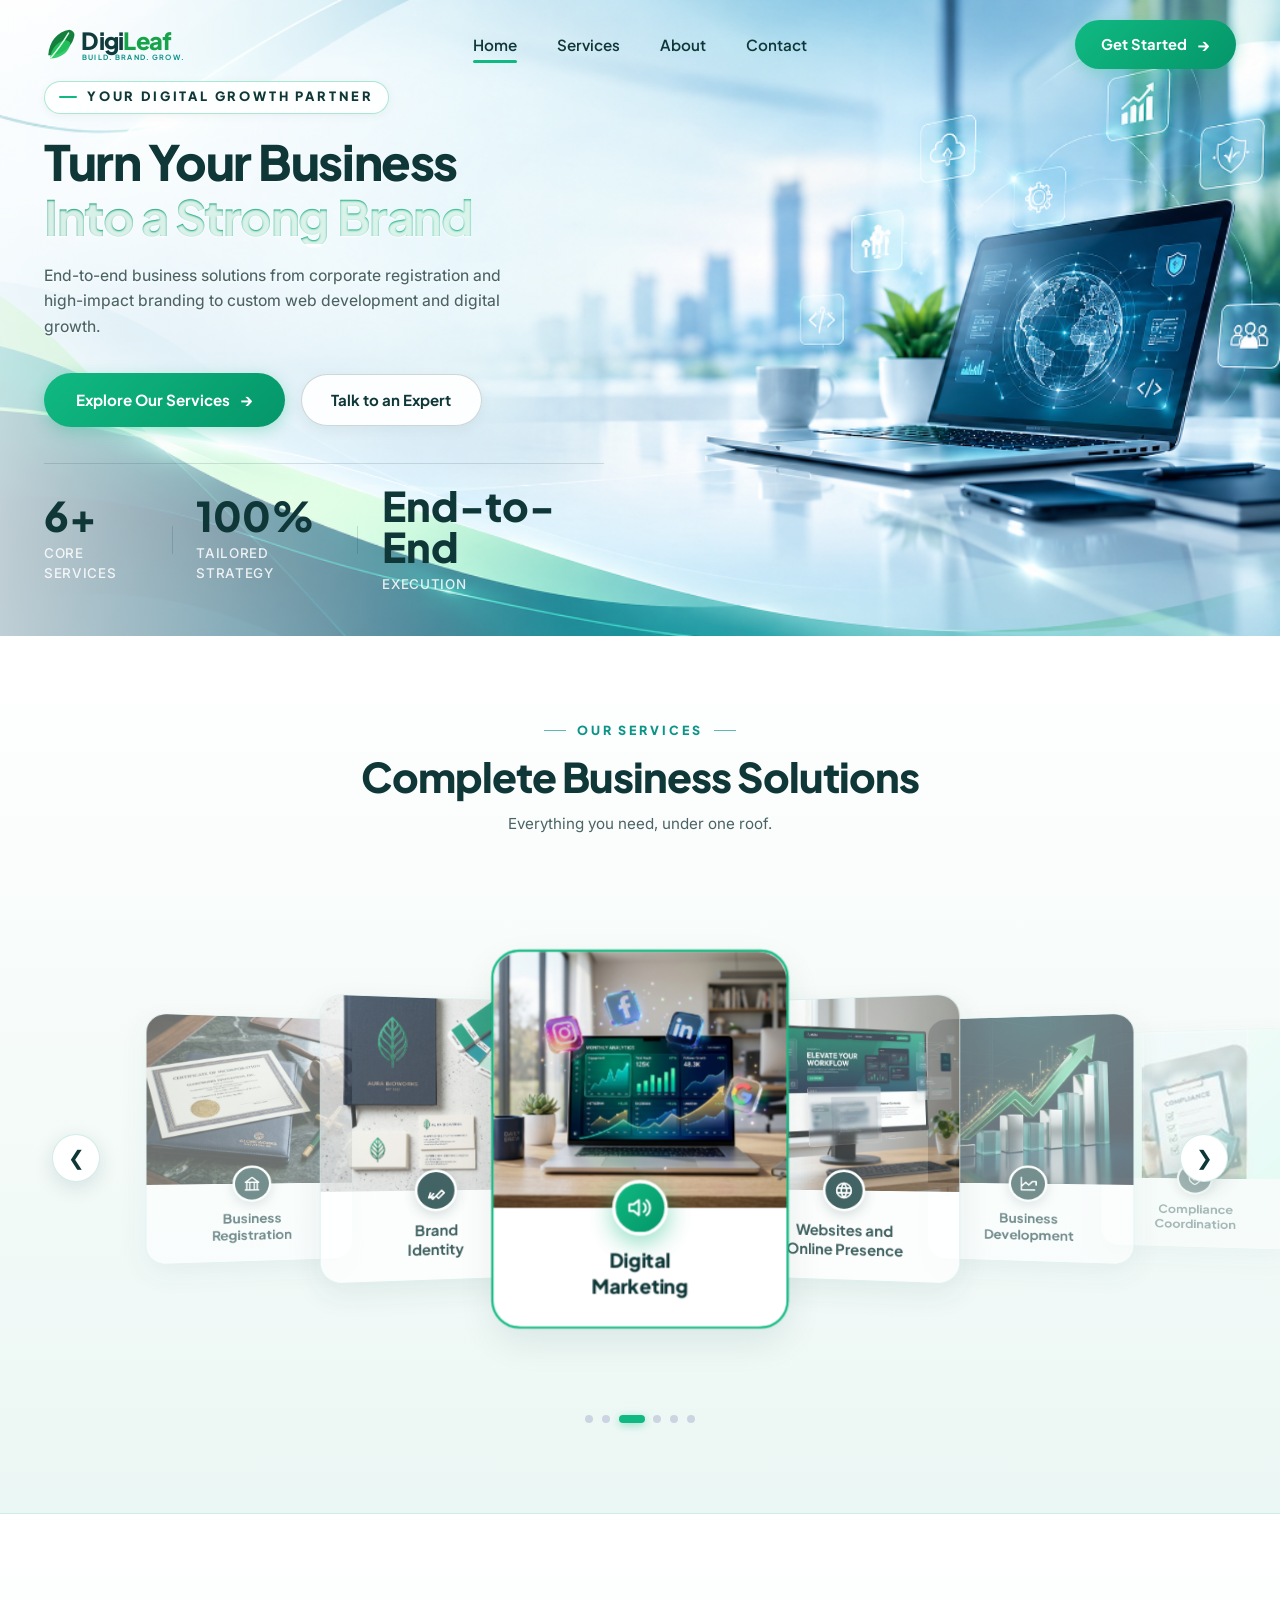
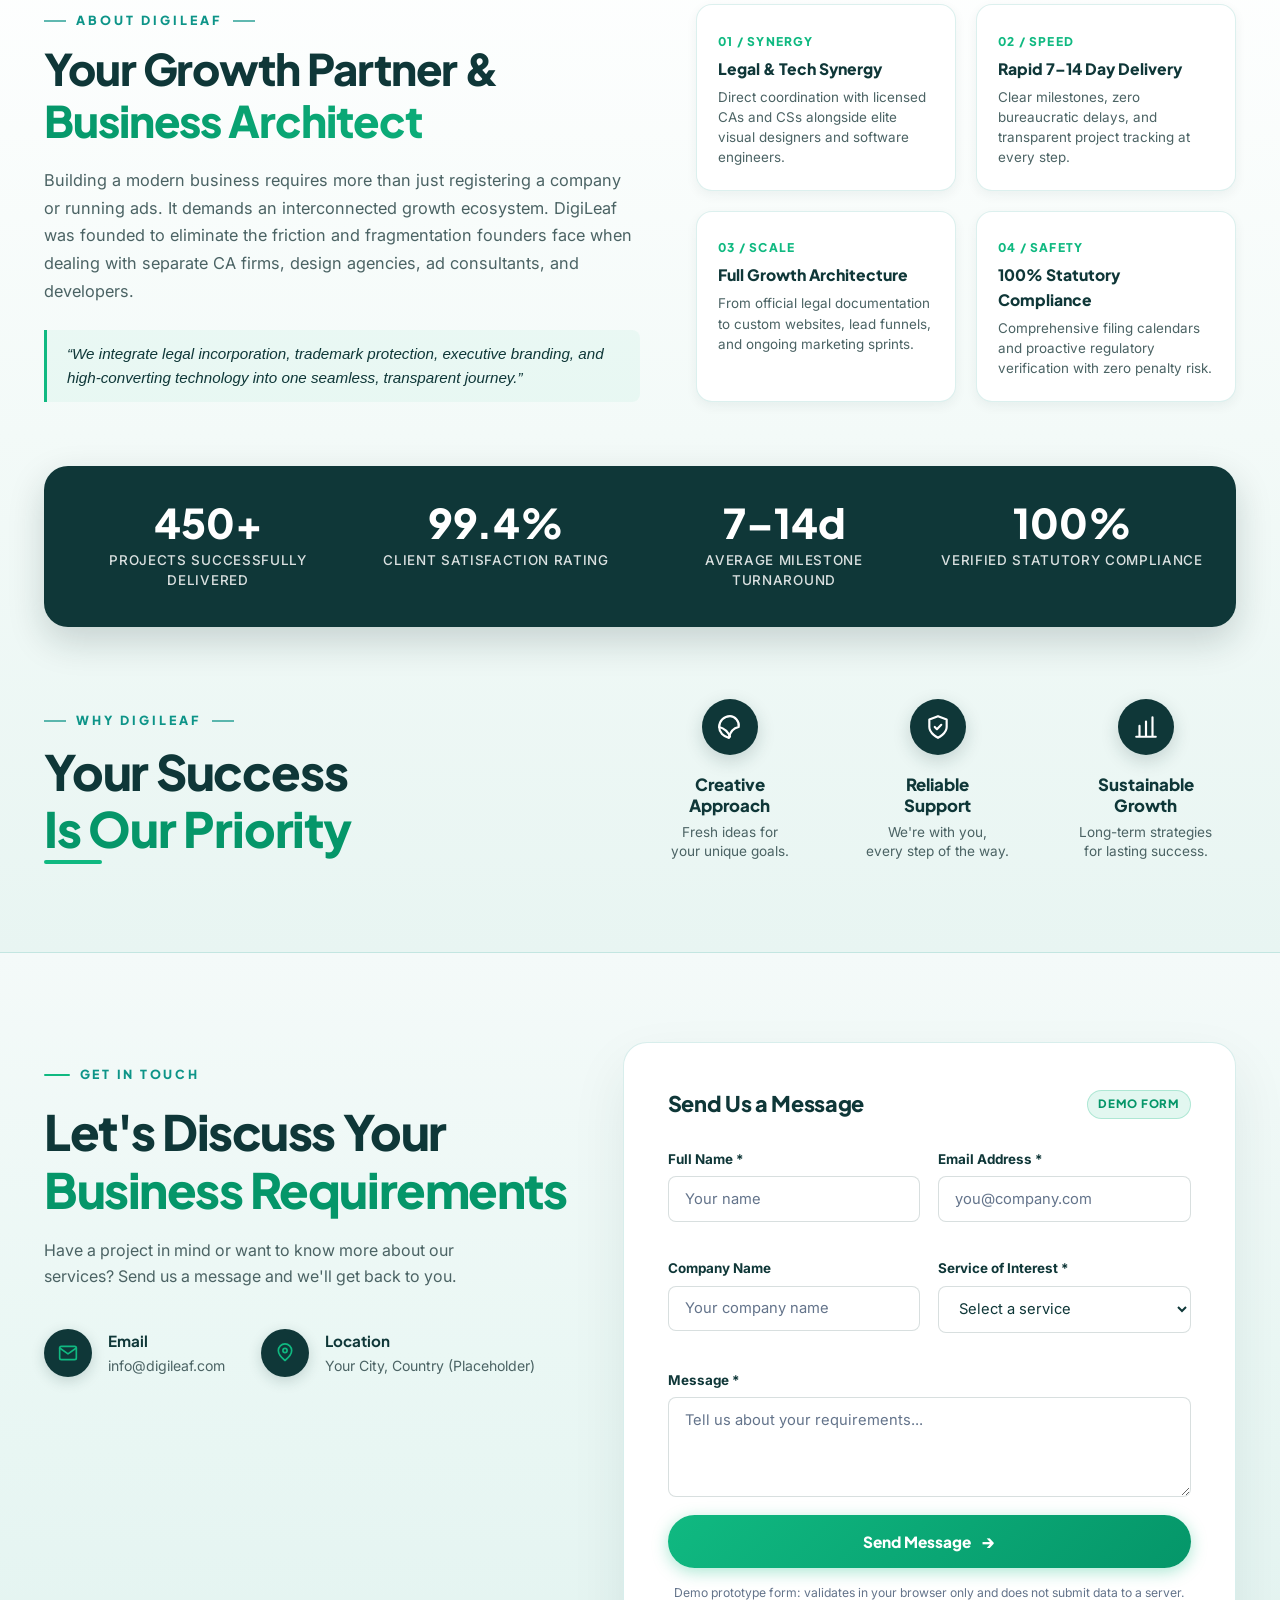
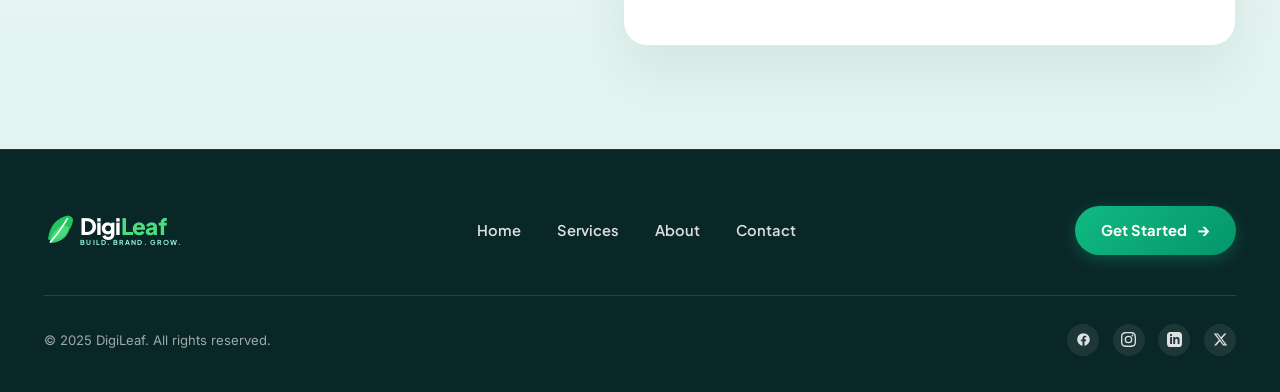
==== commit e34416aa: "feat: make index.html 100% self-contained with embedded high-def assets and implement slow slide ani" ====
--- a/index.html
+++ b/index.html
@@ -5,7 +5,7 @@
   <meta name="viewport" content="width=device-width, initial-scale=1.0">
   <meta name="description" content="DigiLeaf — Turn Your Business Into a Strong Brand. End-to-end business solutions from registration and branding to websites and marketing.">
   <title>DigiLeaf | Turn Your Business Into a Strong Brand</title>
-  <link rel="icon" type="image/svg+xml" href="assets/logo.svg">
+  <link rel="icon" type="image/svg+xml" href="data:image/svg+xml;utf8,%3Csvg%20xmlns%3D%22http%3A%2F%2Fwww.w3.org%2F2000%2Fsvg%22%20viewBox%3D%220%200%20190%2052%22%20fill%3D%22none%22%20role%3D%22img%22%20aria-label%3D%22DigiLeaf%22%3E%0A%20%20%3C!--%20Double%20Leaf%20Emblem%20--%3E%0A%20%20%3Cg%20transform%3D%22translate(2%2C%206)%22%3E%0A%20%20%20%20%3C!--%20Main%20curved%20leaf%20--%3E%0A%20%20%20%20%3Cpath%20d%3D%22M28%202C14%204%204%2016%203%2032C18%2033%2032%2023%2034%208C34%205.5%2032%203%2028%202Z%22%20fill%3D%22%2315803D%22%2F%3E%0A%20%20%20%20%3C!--%20Overlapping%20bright%20lime%20leaf%20--%3E%0A%20%20%20%20%3Cpath%20d%3D%22M22%2014C11%2018%206%2027%205%2036C17%2036%2028%2029%2029%2018C29%2016%2026.5%2014.5%2022%2014Z%22%20fill%3D%22%2322C55E%22%20opacity%3D%220.9%22%2F%3E%0A%20%20%20%20%3C!--%20Subtle%20leaf%20vein%20highlight%20--%3E%0A%20%20%20%20%3Cpath%20d%3D%22M6%2035C14%2026%2021%2016%2027%206%22%20stroke%3D%22%23DCFCE7%22%20stroke-width%3D%221.8%22%20stroke-linecap%3D%22round%22%20stroke-linejoin%3D%22round%22%2F%3E%0A%20%20%3C%2Fg%3E%0A%20%20%3C!--%20Wordmark%20--%3E%0A%20%20%3Ctext%20x%3D%2244%22%20y%3D%2232%22%20fill%3D%22%230F3B3C%22%20font-family%3D%22'Plus%20Jakarta%20Sans'%2C%20'Inter'%2C%20-apple-system%2C%20sans-serif%22%20font-size%3D%2228%22%20font-weight%3D%22800%22%20letter-spacing%3D%22-0.03em%22%3EDigi%3Ctspan%20fill%3D%22%2316A34A%22%3ELeaf%3C%2Ftspan%3E%3C%2Ftext%3E%0A%20%20%3C!--%20Tagline%20--%3E%0A%20%20%3Ctext%20x%3D%2245%22%20y%3D%2244%22%20fill%3D%22%230D9488%22%20font-family%3D%22'Plus%20Jakarta%20Sans'%2C%20'Inter'%2C%20-apple-system%2C%20sans-serif%22%20font-size%3D%228.5%22%20font-weight%3D%22700%22%20letter-spacing%3D%220.16em%22%3EBUILD.%20BRAND.%20GROW.%3C%2Ftext%3E%0A%3C%2Fsvg%3E">
   <link rel="preconnect" href="https://fonts.googleapis.com">
   <link rel="preconnect" href="https://fonts.gstatic.com" crossorigin>
   <link href="https://fonts.googleapis.com/css2?family=Plus+Jakarta+Sans:wght@400;500;600;700;800&family=Inter:wght@400;500;600;700&display=swap" rel="stylesheet">
@@ -125,6 +125,12 @@
       text-decoration: none;
     }
 
+    .brand-logo svg,
+    .brand-logo img {
+      height: 44px;
+      width: auto;
+      display: block;
+    }
     .brand-logo img {
       height: 44px;
       width: auto;
@@ -233,7 +239,7 @@
       padding-top: clamp(5.5rem, 8vw, 7.5rem);
       padding-bottom: clamp(3rem, 5vw, 5rem);
       background-color: #EAF4F6;
-      background-image: url('assets/homepage_bg.png');
+      background-image: url('[data-uri]